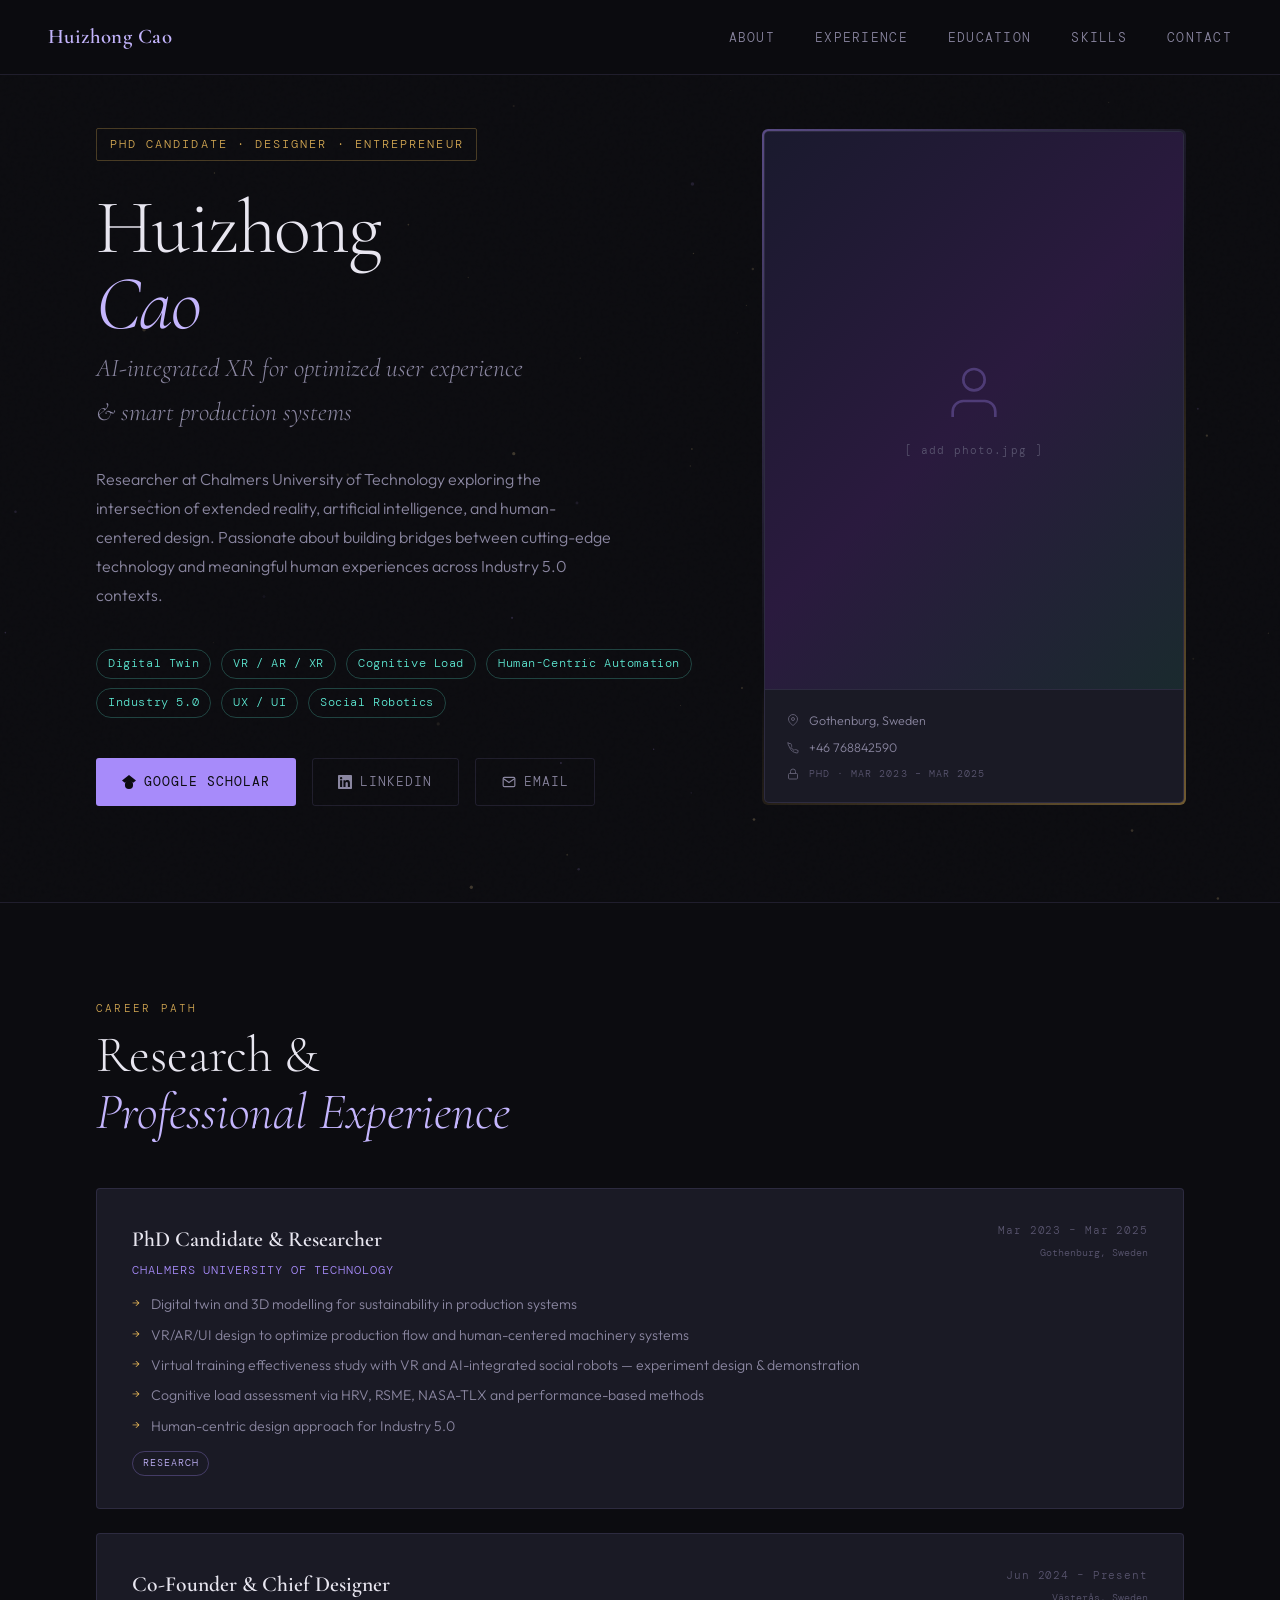
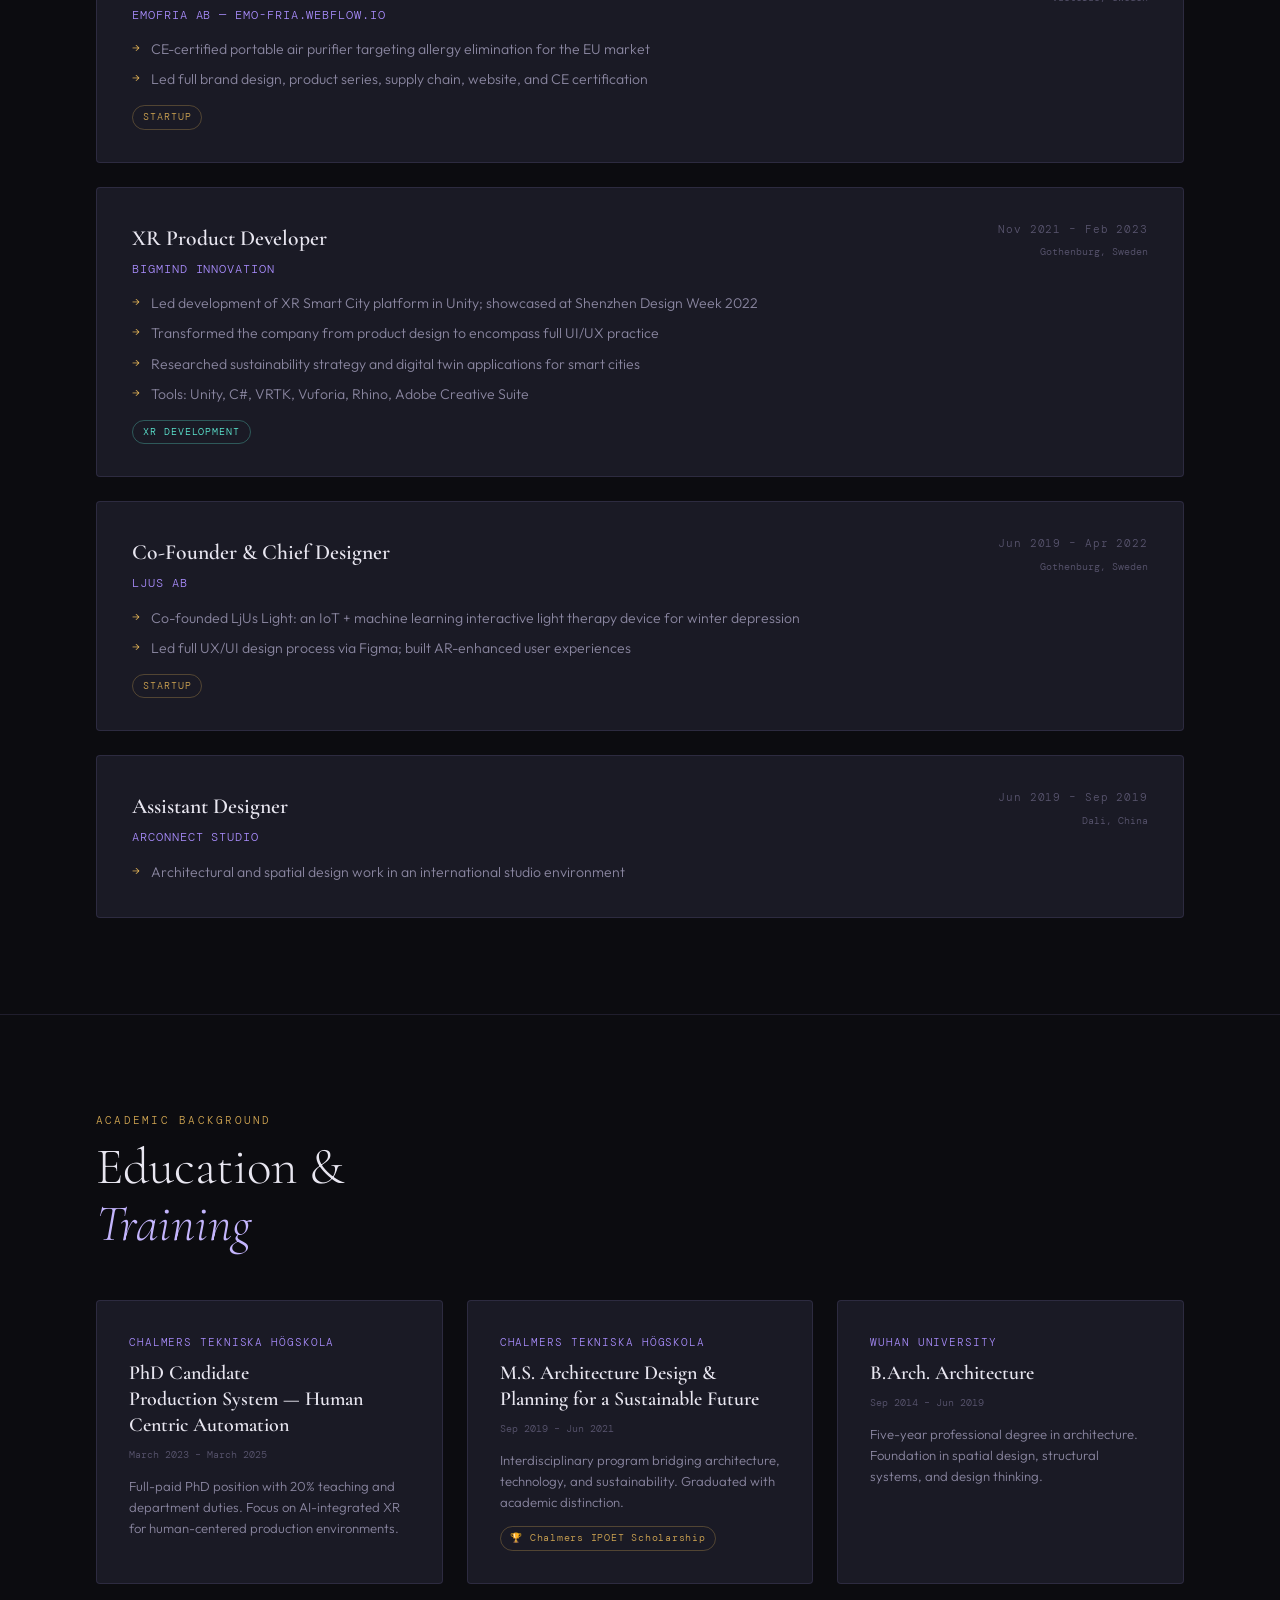
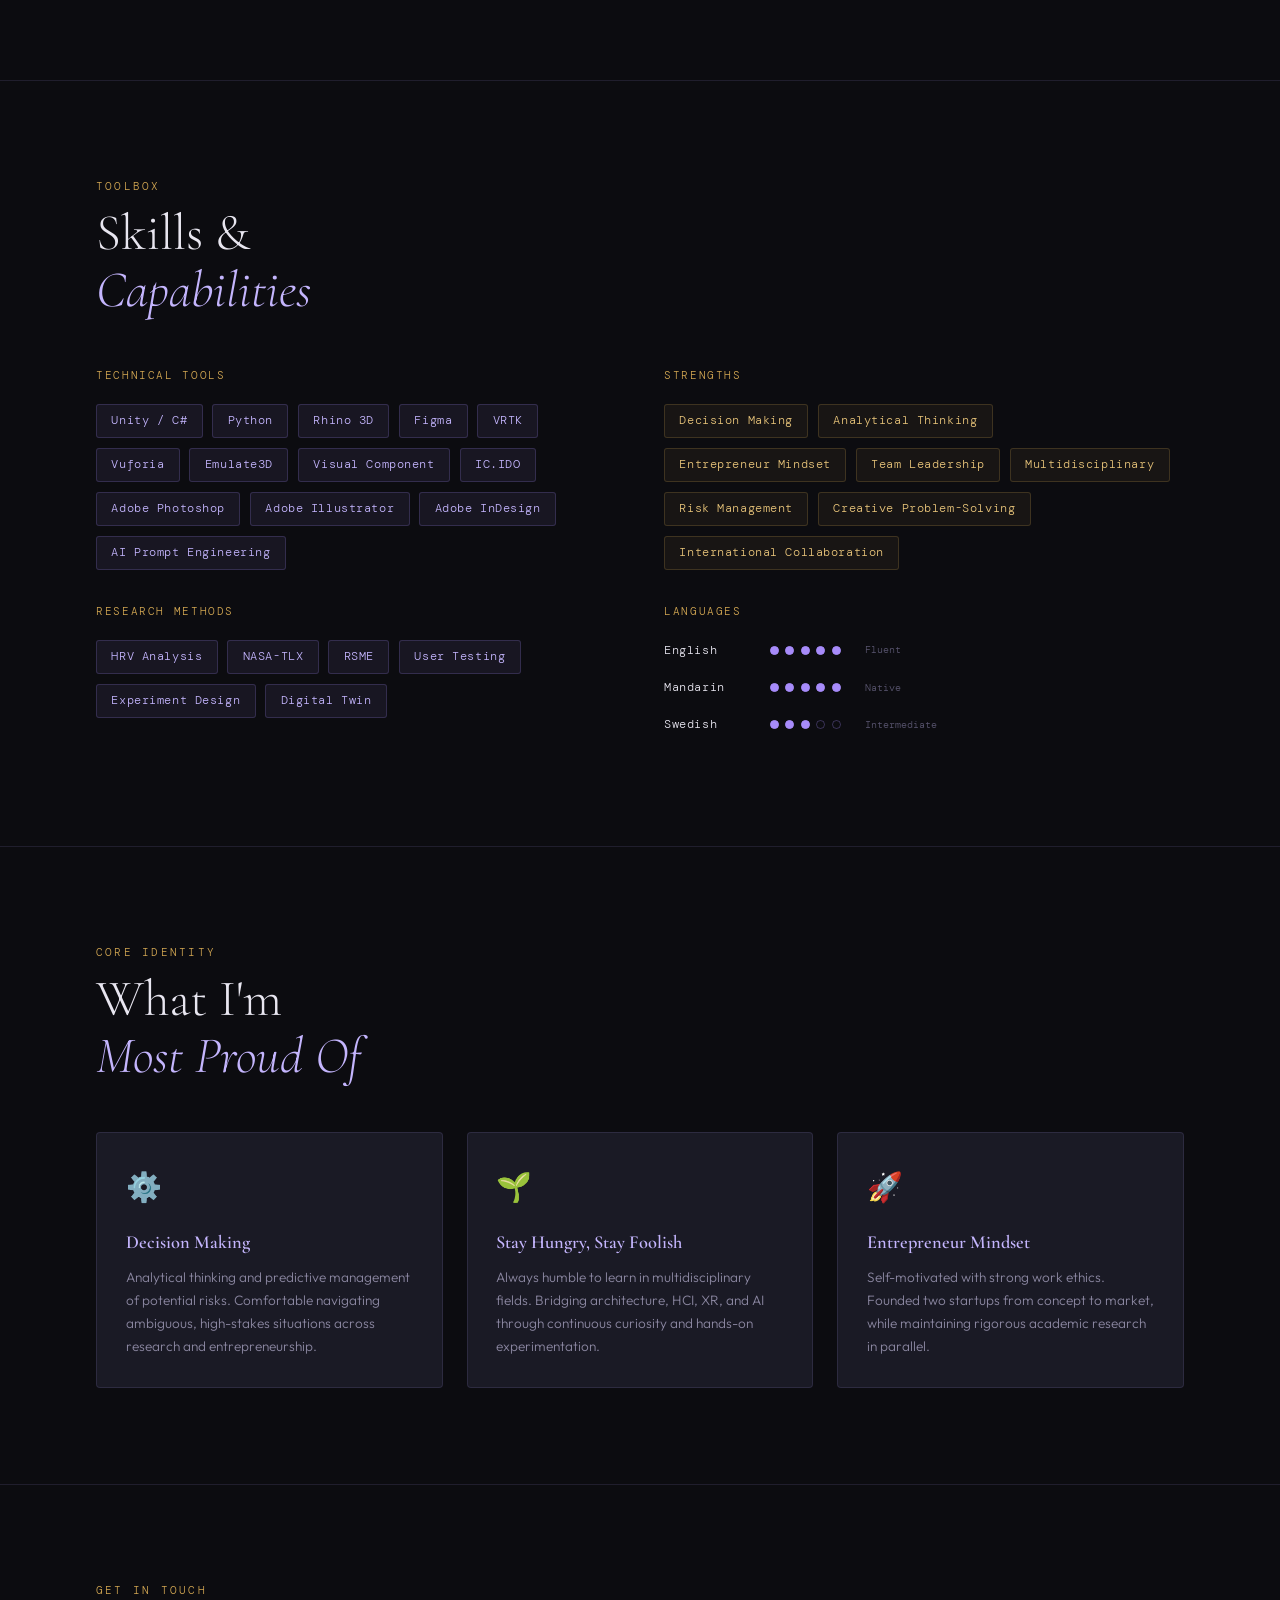
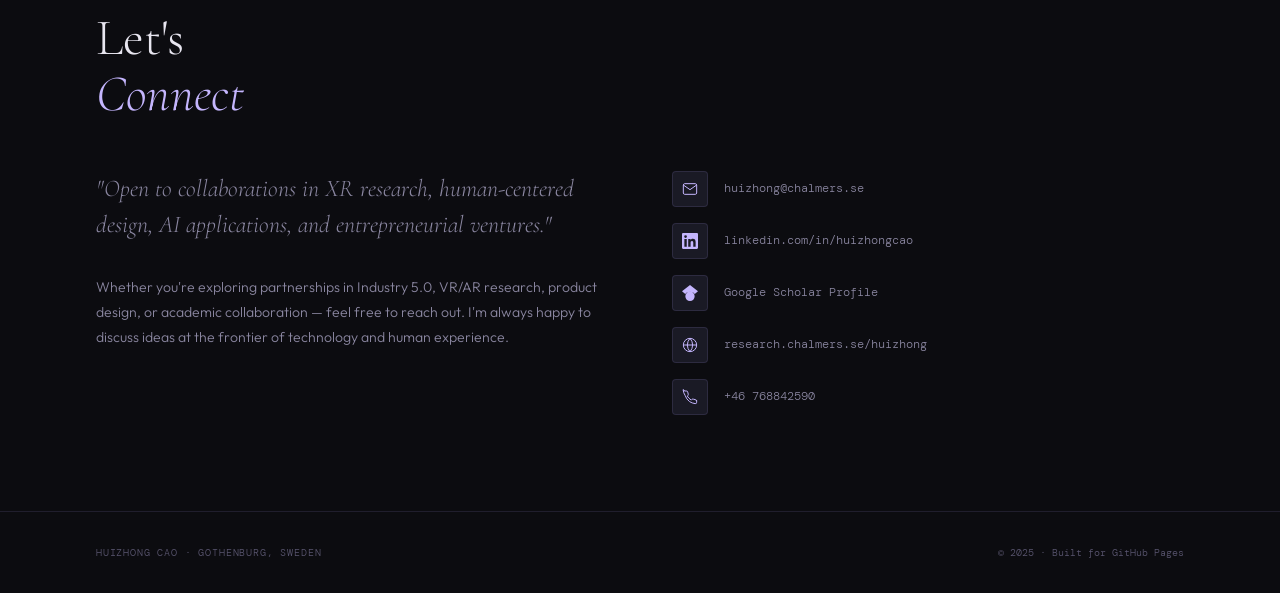
==== index.html @ ce67521e "Add files via upload" ====
<!DOCTYPE html>
<html lang="en">
<head>
  <meta charset="UTF-8" />
  <meta name="viewport" content="width=device-width, initial-scale=1.0"/>
  <title>Huizhong Cao — AI·XR·Design Researcher</title>
  <link rel="preconnect" href="https://fonts.googleapis.com">
  <link rel="preconnect" href="https://fonts.gstatic.com" crossorigin>
  <link href="https://fonts.googleapis.com/css2?family=Cormorant+Garamond:ital,wght@0,300;0,400;0,600;1,300;1,400&family=DM+Mono:wght@300;400&family=Outfit:wght@300;400;500;600&display=swap" rel="stylesheet">
  <style>
    :root {
      --bg: #0c0c10;
      --bg2: #111118;
      --bg3: #16161f;
      --card: #1a1a25;
      --border: rgba(180, 160, 255, 0.12);
      --purple: #a78bfa;
      --purple-light: #c4b5fd;
      --gold: #d4a853;
      --gold-light: #e8c47a;
      --text: #e8e6f0;
      --text-muted: #8a86a0;
      --text-dim: #5a5670;
      --accent-teal: #5eead4;
    }

    *, *::before, *::after { box-sizing: border-box; margin: 0; padding: 0; }

    html { scroll-behavior: smooth; }

    body {
      background: var(--bg);
      color: var(--text);
      font-family: 'Outfit', sans-serif;
      font-weight: 300;
      line-height: 1.7;
      overflow-x: hidden;
    }

    /* ── Canvas background ── */
    #bg-canvas {
      position: fixed;
      inset: 0;
      z-index: 0;
      pointer-events: none;
      opacity: 0.5;
    }

    /* ── Noise overlay ── */
    body::before {
      content: '';
      position: fixed;
      inset: 0;
      background-image: url("data:image/svg+xml,%3Csvg viewBox='0 0 256 256' xmlns='http://www.w3.org/2000/svg'%3E%3Cfilter id='n'%3E%3CfeTurbulence type='fractalNoise' baseFrequency='0.9' numOctaves='4' stitchTiles='stitch'/%3E%3C/filter%3E%3Crect width='100%25' height='100%25' filter='url(%23n)' opacity='0.04'/%3E%3C/svg%3E");
      opacity: 0.4;
      pointer-events: none;
      z-index: 1;
    }

    /* ── Layout ── */
    .site-wrapper {
      position: relative;
      z-index: 2;
    }

    /* ── Nav ── */
    nav {
      position: fixed;
      top: 0; left: 0; right: 0;
      z-index: 100;
      padding: 1.2rem 3rem;
      display: flex;
      align-items: center;
      justify-content: space-between;
      background: rgba(12, 12, 16, 0.85);
      backdrop-filter: blur(20px);
      border-bottom: 1px solid var(--border);
    }

    .nav-logo {
      font-family: 'Cormorant Garamond', serif;
      font-size: 1.3rem;
      font-weight: 600;
      color: var(--purple-light);
      letter-spacing: 0.02em;
    }

    .nav-links {
      display: flex;
      gap: 2.5rem;
      list-style: none;
    }

    .nav-links a {
      color: var(--text-muted);
      text-decoration: none;
      font-size: 0.8rem;
      font-family: 'DM Mono', monospace;
      letter-spacing: 0.1em;
      text-transform: uppercase;
      transition: color 0.3s;
    }

    .nav-links a:hover { color: var(--purple-light); }

    /* ── Hero ── */
    .hero {
      min-height: 100vh;
      display: grid;
      grid-template-columns: 1fr 420px;
      gap: 4rem;
      align-items: center;
      padding: 8rem 6rem 6rem;
      max-width: 1300px;
      margin: 0 auto;
    }

    .hero-text { animation: fadeUp 1s ease both; }

    .hero-tag {
      display: inline-block;
      font-family: 'DM Mono', monospace;
      font-size: 0.72rem;
      letter-spacing: 0.18em;
      text-transform: uppercase;
      color: var(--gold);
      border: 1px solid rgba(212, 168, 83, 0.3);
      padding: 0.35rem 0.8rem;
      border-radius: 2px;
      margin-bottom: 1.8rem;
      animation: fadeUp 1s 0.1s ease both;
    }

    .hero-name {
      font-family: 'Cormorant Garamond', serif;
      font-size: clamp(3.5rem, 6vw, 6rem);
      font-weight: 300;
      line-height: 1.0;
      letter-spacing: -0.02em;
      margin-bottom: 0.2rem;
      animation: fadeUp 1s 0.2s ease both;
    }

    .hero-name em {
      font-style: italic;
      color: var(--purple-light);
    }

    .hero-title {
      font-family: 'Cormorant Garamond', serif;
      font-size: clamp(1.2rem, 2vw, 1.7rem);
      font-weight: 300;
      color: var(--text-muted);
      font-style: italic;
      margin-bottom: 2rem;
      animation: fadeUp 1s 0.3s ease both;
    }

    .hero-desc {
      font-size: 1rem;
      color: var(--text-muted);
      max-width: 520px;
      line-height: 1.8;
      margin-bottom: 2.5rem;
      animation: fadeUp 1s 0.4s ease both;
    }

    .hero-keywords {
      display: flex;
      flex-wrap: wrap;
      gap: 0.6rem;
      margin-bottom: 2.5rem;
      animation: fadeUp 1s 0.5s ease both;
    }

    .kw {
      font-family: 'DM Mono', monospace;
      font-size: 0.72rem;
      color: var(--accent-teal);
      border: 1px solid rgba(94, 234, 212, 0.25);
      padding: 0.25rem 0.7rem;
      border-radius: 20px;
      letter-spacing: 0.05em;
    }

    .hero-links {
      display: flex;
      gap: 1rem;
      animation: fadeUp 1s 0.6s ease both;
    }

    .btn {
      display: inline-flex;
      align-items: center;
      gap: 0.5rem;
      padding: 0.75rem 1.6rem;
      font-size: 0.8rem;
      font-family: 'DM Mono', monospace;
      letter-spacing: 0.08em;
      text-transform: uppercase;
      text-decoration: none;
      border-radius: 3px;
      transition: all 0.3s;
      cursor: pointer;
    }

    .btn-primary {
      background: var(--purple);
      color: #0c0c10;
      font-weight: 400;
    }

    .btn-primary:hover {
      background: var(--purple-light);
      transform: translateY(-2px);
      box-shadow: 0 8px 24px rgba(167, 139, 250, 0.3);
    }

    .btn-outline {
      border: 1px solid var(--border);
      color: var(--text-muted);
    }

    .btn-outline:hover {
      border-color: var(--purple);
      color: var(--purple-light);
      transform: translateY(-2px);
    }

    /* ── Hero Photo Card ── */
    .hero-card {
      animation: fadeUp 1s 0.3s ease both;
      position: relative;
    }

    .hero-card::before {
      content: '';
      position: absolute;
      inset: -2px;
      background: linear-gradient(135deg, var(--purple), transparent 50%, var(--gold));
      border-radius: 6px;
      z-index: -1;
      opacity: 0.5;
    }

    .photo-container {
      background: var(--card);
      border-radius: 5px;
      overflow: hidden;
      border: 1px solid var(--border);
    }

    .photo-placeholder {
      width: 100%;
      aspect-ratio: 3/4;
      background: linear-gradient(135deg, #1a1a2e 0%, #2a1a3e 50%, #1a2a2e 100%);
      display: flex;
      flex-direction: column;
      align-items: center;
      justify-content: center;
      gap: 1rem;
      position: relative;
      overflow: hidden;
    }

    /* Replace this with your actual <img> tag */
    .photo-placeholder img {
      width: 100%;
      height: 100%;
      object-fit: cover;
      object-position: top center;
    }

    .photo-placeholder-text {
      font-family: 'DM Mono', monospace;
      font-size: 0.7rem;
      color: var(--text-dim);
      letter-spacing: 0.1em;
    }

    .photo-info {
      padding: 1.2rem 1.4rem;
      border-top: 1px solid var(--border);
      display: flex;
      flex-direction: column;
      gap: 0.4rem;
    }

    .photo-info-item {
      display: flex;
      align-items: center;
      gap: 0.6rem;
      font-size: 0.78rem;
      color: var(--text-muted);
    }

    .photo-info-item svg { flex-shrink: 0; opacity: 0.6; }

    .info-label {
      font-family: 'DM Mono', monospace;
      font-size: 0.65rem;
      color: var(--text-dim);
      letter-spacing: 0.1em;
      text-transform: uppercase;
    }

    /* ── Section wrapper ── */
    .section {
      max-width: 1300px;
      margin: 0 auto;
      padding: 6rem 6rem;
    }

    .section-label {
      font-family: 'DM Mono', monospace;
      font-size: 0.7rem;
      letter-spacing: 0.2em;
      text-transform: uppercase;
      color: var(--gold);
      margin-bottom: 0.6rem;
    }

    .section-title {
      font-family: 'Cormorant Garamond', serif;
      font-size: clamp(2.2rem, 4vw, 3.2rem);
      font-weight: 300;
      line-height: 1.1;
      margin-bottom: 3rem;
    }

    .section-title em {
      font-style: italic;
      color: var(--purple-light);
    }

    /* ── Divider ── */
    .divider {
      border: none;
      border-top: 1px solid var(--border);
    }

    /* ── Experience ── */
    .exp-grid {
      display: grid;
      gap: 1.5rem;
    }

    .exp-card {
      background: var(--card);
      border: 1px solid var(--border);
      border-radius: 4px;
      padding: 2rem 2.2rem;
      display: grid;
      grid-template-columns: 1fr auto;
      gap: 1rem;
      transition: border-color 0.3s, transform 0.3s;
      position: relative;
      overflow: hidden;
    }

    .exp-card::before {
      content: '';
      position: absolute;
      left: 0; top: 0; bottom: 0;
      width: 3px;
      background: linear-gradient(to bottom, var(--purple), var(--gold));
      opacity: 0;
      transition: opacity 0.3s;
    }

    .exp-card:hover {
      border-color: rgba(167, 139, 250, 0.3);
      transform: translateX(4px);
    }

    .exp-card:hover::before { opacity: 1; }

    .exp-role {
      font-family: 'Cormorant Garamond', serif;
      font-size: 1.35rem;
      font-weight: 600;
      color: var(--text);
      margin-bottom: 0.2rem;
    }

    .exp-org {
      font-family: 'DM Mono', monospace;
      font-size: 0.72rem;
      color: var(--purple);
      letter-spacing: 0.08em;
      margin-bottom: 0.8rem;
      text-transform: uppercase;
    }

    .exp-bullets {
      list-style: none;
      display: flex;
      flex-direction: column;
      gap: 0.4rem;
    }

    .exp-bullets li {
      font-size: 0.88rem;
      color: var(--text-muted);
      padding-left: 1.2rem;
      position: relative;
    }

    .exp-bullets li::before {
      content: '→';
      position: absolute;
      left: 0;
      color: var(--gold);
      font-size: 0.75rem;
    }

    .exp-meta {
      text-align: right;
      flex-shrink: 0;
    }

    .exp-date {
      font-family: 'DM Mono', monospace;
      font-size: 0.68rem;
      color: var(--text-dim);
      letter-spacing: 0.08em;
      white-space: nowrap;
    }

    .exp-loc {
      font-family: 'DM Mono', monospace;
      font-size: 0.65rem;
      color: var(--text-dim);
      margin-top: 0.3rem;
    }

    .exp-tag {
      display: inline-block;
      margin-top: 0.8rem;
      font-family: 'DM Mono', monospace;
      font-size: 0.6rem;
      letter-spacing: 0.1em;
      text-transform: uppercase;
      padding: 0.2rem 0.6rem;
      border-radius: 20px;
      border: 1px solid;
    }

    .tag-phd { color: var(--purple-light); border-color: rgba(167,139,250,0.3); }
    .tag-founder { color: var(--gold); border-color: rgba(212,168,83,0.3); }
    .tag-dev { color: var(--accent-teal); border-color: rgba(94,234,212,0.3); }

    /* ── Education ── */
    .edu-grid {
      display: grid;
      grid-template-columns: repeat(3, 1fr);
      gap: 1.5rem;
    }

    .edu-card {
      background: var(--card);
      border: 1px solid var(--border);
      border-radius: 4px;
      padding: 2rem;
      transition: all 0.3s;
    }

    .edu-card:hover {
      border-color: rgba(167,139,250,0.3);
      transform: translateY(-4px);
      box-shadow: 0 16px 40px rgba(0,0,0,0.3);
    }

    .edu-degree {
      font-family: 'Cormorant Garamond', serif;
      font-size: 1.25rem;
      font-weight: 600;
      line-height: 1.3;
      margin-bottom: 0.5rem;
    }

    .edu-school {
      font-family: 'DM Mono', monospace;
      font-size: 0.7rem;
      color: var(--purple);
      letter-spacing: 0.08em;
      text-transform: uppercase;
      margin-bottom: 0.5rem;
    }

    .edu-date {
      font-family: 'DM Mono', monospace;
      font-size: 0.65rem;
      color: var(--text-dim);
      margin-bottom: 0.8rem;
    }

    .edu-note {
      font-size: 0.82rem;
      color: var(--text-muted);
      line-height: 1.6;
    }

    .edu-award {
      display: inline-block;
      margin-top: 0.8rem;
      font-family: 'DM Mono', monospace;
      font-size: 0.6rem;
      color: var(--gold);
      border: 1px solid rgba(212,168,83,0.3);
      padding: 0.2rem 0.6rem;
      border-radius: 20px;
      letter-spacing: 0.08em;
    }

    /* ── Skills ── */
    .skills-wrapper {
      display: grid;
      grid-template-columns: 1fr 1fr;
      gap: 3rem;
    }

    .skills-group-title {
      font-family: 'DM Mono', monospace;
      font-size: 0.68rem;
      letter-spacing: 0.15em;
      text-transform: uppercase;
      color: var(--gold);
      margin-bottom: 1.2rem;
    }

    .skill-chips {
      display: flex;
      flex-wrap: wrap;
      gap: 0.6rem;
      margin-bottom: 2rem;
    }

    .chip {
      font-family: 'DM Mono', monospace;
      font-size: 0.72rem;
      padding: 0.4rem 0.9rem;
      border-radius: 3px;
      letter-spacing: 0.05em;
      transition: all 0.2s;
    }

    .chip-tech {
      background: rgba(167,139,250,0.08);
      border: 1px solid rgba(167,139,250,0.2);
      color: var(--purple-light);
    }

    .chip-tech:hover {
      background: rgba(167,139,250,0.15);
      transform: translateY(-2px);
    }

    .chip-soft {
      background: rgba(212,168,83,0.06);
      border: 1px solid rgba(212,168,83,0.2);
      color: var(--gold-light);
    }

    /* ── Languages ── */
    .lang-list {
      display: flex;
      flex-direction: column;
      gap: 1rem;
    }

    .lang-item {
      display: flex;
      align-items: center;
      gap: 1rem;
    }

    .lang-name {
      font-family: 'DM Mono', monospace;
      font-size: 0.78rem;
      color: var(--text);
      width: 90px;
      letter-spacing: 0.05em;
    }

    .lang-dots {
      display: flex;
      gap: 0.4rem;
    }

    .dot {
      width: 9px;
      height: 9px;
      border-radius: 50%;
      border: 1px solid rgba(167,139,250,0.3);
    }

    .dot.filled { background: var(--purple); border-color: var(--purple); }

    /* ── Proud of ── */
    .proud-grid {
      display: grid;
      grid-template-columns: repeat(3, 1fr);
      gap: 1.5rem;
    }

    .proud-card {
      background: var(--card);
      border: 1px solid var(--border);
      border-radius: 4px;
      padding: 1.8rem;
      transition: all 0.3s;
    }

    .proud-card:hover {
      border-color: rgba(167,139,250,0.3);
      transform: translateY(-4px);
      box-shadow: 0 12px 32px rgba(0,0,0,0.3);
    }

    .proud-icon {
      font-size: 1.8rem;
      margin-bottom: 1rem;
    }

    .proud-title {
      font-family: 'Cormorant Garamond', serif;
      font-size: 1.15rem;
      font-weight: 600;
      color: var(--purple-light);
      margin-bottom: 0.5rem;
    }

    .proud-desc {
      font-size: 0.85rem;
      color: var(--text-muted);
      line-height: 1.7;
    }

    /* ── Contact ── */
    .contact-wrapper {
      display: grid;
      grid-template-columns: 1fr 1fr;
      gap: 4rem;
      align-items: start;
    }

    .contact-intro {
      font-family: 'Cormorant Garamond', serif;
      font-size: 1.5rem;
      font-style: italic;
      color: var(--text-muted);
      line-height: 1.5;
      margin-bottom: 2rem;
    }

    .contact-list {
      display: flex;
      flex-direction: column;
      gap: 1rem;
    }

    .contact-item {
      display: flex;
      align-items: center;
      gap: 1rem;
      font-family: 'DM Mono', monospace;
      font-size: 0.78rem;
      color: var(--text-muted);
      text-decoration: none;
      transition: color 0.3s;
    }

    .contact-item:hover { color: var(--purple-light); }

    .contact-icon {
      width: 36px;
      height: 36px;
      border-radius: 4px;
      background: var(--card);
      border: 1px solid var(--border);
      display: flex;
      align-items: center;
      justify-content: center;
      flex-shrink: 0;
      transition: all 0.3s;
    }

    .contact-item:hover .contact-icon {
      border-color: var(--purple);
      background: rgba(167,139,250,0.1);
    }

    /* ── Footer ── */
    footer {
      border-top: 1px solid var(--border);
      padding: 2rem 6rem;
      max-width: 1300px;
      margin: 0 auto;
      display: flex;
      justify-content: space-between;
      align-items: center;
    }

    .footer-text {
      font-family: 'DM Mono', monospace;
      font-size: 0.65rem;
      color: var(--text-dim);
      letter-spacing: 0.08em;
    }

    .footer-copy {
      font-family: 'DM Mono', monospace;
      font-size: 0.65rem;
      color: var(--text-dim);
    }

    /* ── Animations ── */
    @keyframes fadeUp {
      from { opacity: 0; transform: translateY(20px); }
      to   { opacity: 1; transform: translateY(0); }
    }

    .reveal {
      opacity: 0;
      transform: translateY(24px);
      transition: opacity 0.7s ease, transform 0.7s ease;
    }

    .reveal.visible {
      opacity: 1;
      transform: translateY(0);
    }

    /* ── Responsive ── */
    @media (max-width: 1024px) {
      .hero { grid-template-columns: 1fr; padding: 7rem 3rem 4rem; }
      .hero-card { display: none; }
      .section { padding: 4rem 3rem; }
      .edu-grid { grid-template-columns: 1fr 1fr; }
      .proud-grid { grid-template-columns: 1fr; }
      footer { padding: 2rem 3rem; }
      nav { padding: 1rem 2rem; }
    }

    @media (max-width: 640px) {
      .edu-grid { grid-template-columns: 1fr; }
      .skills-wrapper { grid-template-columns: 1fr; }
      .contact-wrapper { grid-template-columns: 1fr; }
      .nav-links { display: none; }
      .exp-card { grid-template-columns: 1fr; }
    }

    /* ── Scroll progress ── */
    .progress-bar {
      position: fixed;
      top: 0; left: 0;
      height: 2px;
      background: linear-gradient(90deg, var(--purple), var(--gold));
      z-index: 200;
      transition: width 0.1s;
    }
  </style>
</head>
<body>

<div class="progress-bar" id="progress"></div>
<canvas id="bg-canvas"></canvas>

<div class="site-wrapper">

  <!-- ── Nav ── -->
  <nav>
    <span class="nav-logo">Huizhong Cao</span>
    <ul class="nav-links">
      <li><a href="#about">About</a></li>
      <li><a href="#experience">Experience</a></li>
      <li><a href="#education">Education</a></li>
      <li><a href="#skills">Skills</a></li>
      <li><a href="#contact">Contact</a></li>
    </ul>
  </nav>

  <!-- ── Hero ── -->
  <section class="hero" id="about">
    <div class="hero-text">
      <span class="hero-tag">PhD Candidate · Designer · Entrepreneur</span>
      <h1 class="hero-name">Huizhong<br><em>Cao</em></h1>
      <p class="hero-title">AI-integrated XR for optimized user experience<br>& smart production systems</p>
      <p class="hero-desc">
        Researcher at Chalmers University of Technology exploring the intersection of 
        extended reality, artificial intelligence, and human-centered design. 
        Passionate about building bridges between cutting-edge technology and 
        meaningful human experiences across Industry 5.0 contexts.
      </p>
      <div class="hero-keywords">
        <span class="kw">Digital Twin</span>
        <span class="kw">VR / AR / XR</span>
        <span class="kw">Cognitive Load</span>
        <span class="kw">Human-Centric Automation</span>
        <span class="kw">Industry 5.0</span>
        <span class="kw">UX / UI</span>
        <span class="kw">Social Robotics</span>
      </div>
      <div class="hero-links">
        <a href="https://scholar.google.com/citations?user=7JIwY8oAAAAJ&hl=en" target="_blank" class="btn btn-primary">
          <svg width="14" height="14" viewBox="0 0 24 24" fill="currentColor"><path d="M12 24a7 7 0 1 1 0-14 7 7 0 0 1 0 14zm0-24L0 9.5l4.838 3.94A8 8 0 0 1 12 10a8 8 0 0 1 7.162 3.44L24 9.5z"/></svg>
          Google Scholar
        </a>
        <a href="https://www.linkedin.com/in/huizhongcao/" target="_blank" class="btn btn-outline">
          <svg width="14" height="14" viewBox="0 0 24 24" fill="currentColor"><path d="M20.447 20.452h-3.554v-5.569c0-1.328-.027-3.037-1.852-3.037-1.853 0-2.136 1.445-2.136 2.939v5.667H9.351V9h3.414v1.561h.046c.477-.9 1.637-1.85 3.37-1.85 3.601 0 4.267 2.37 4.267 5.455v6.286zM5.337 7.433a2.062 2.062 0 0 1-2.063-2.065 2.064 2.064 0 1 1 2.063 2.065zm1.782 13.019H3.555V9h3.564v11.452zM22.225 0H1.771C.792 0 0 .774 0 1.729v20.542C0 23.227.792 24 1.771 24h20.451C23.2 24 24 23.227 24 22.271V1.729C24 .774 23.2 0 22.222 0h.003z"/></svg>
          LinkedIn
        </a>
        <a href="mailto:huizhong@chalmers.se" class="btn btn-outline">
          <svg width="14" height="14" viewBox="0 0 24 24" fill="none" stroke="currentColor" stroke-width="2"><path d="M4 4h16c1.1 0 2 .9 2 2v12c0 1.1-.9 2-2 2H4c-1.1 0-2-.9-2-2V6c0-1.1.9-2 2-2z"/><polyline points="22,6 12,13 2,6"/></svg>
          Email
        </a>
      </div>
    </div>

    <!-- Photo card — replace the placeholder with your actual photo -->
    <div class="hero-card">
      <div class="photo-container">
        <div class="photo-placeholder">
          <!--
            TO ADD YOUR PHOTO:
            Replace this entire <div class="photo-placeholder"> block with:
            <img src="photo.jpg" alt="Huizhong Cao" style="width:100%;height:100%;object-fit:cover;object-position:top center;">
          -->
          <svg width="64" height="64" viewBox="0 0 24 24" fill="none" stroke="rgba(167,139,250,0.3)" stroke-width="1">
            <path d="M20 21v-2a4 4 0 0 0-4-4H8a4 4 0 0 0-4 4v2"/><circle cx="12" cy="7" r="4"/>
          </svg>
          <span class="photo-placeholder-text">[ add photo.jpg ]</span>
        </div>
        <div class="photo-info">
          <div class="photo-info-item">
            <svg width="12" height="12" viewBox="0 0 24 24" fill="none" stroke="currentColor" stroke-width="2"><path d="M21 10c0 7-9 13-9 13s-9-6-9-13a9 9 0 0 1 18 0z"/><circle cx="12" cy="10" r="3"/></svg>
            <span>Gothenburg, Sweden</span>
          </div>
          <div class="photo-info-item">
            <svg width="12" height="12" viewBox="0 0 24 24" fill="none" stroke="currentColor" stroke-width="2"><path d="M22 16.92v3a2 2 0 0 1-2.18 2 19.79 19.79 0 0 1-8.63-3.07A19.5 19.5 0 0 1 4.69 9.74a19.79 19.79 0 0 1-3.07-8.67A2 2 0 0 1 3.59 3h3a2 2 0 0 1 2 1.72c.127.96.361 1.903.7 2.81a2 2 0 0 1-.45 2.11L7.91 10.6a16 16 0 0 0 6 6l.93-.93a2 2 0 0 1 2.11-.45c.907.339 1.85.573 2.81.7A2 2 0 0 1 21.73 18"/></svg>
            <span>+46 768842590</span>
          </div>
          <div class="photo-info-item">
            <svg width="12" height="12" viewBox="0 0 24 24" fill="none" stroke="currentColor" stroke-width="2"><rect x="3" y="11" width="18" height="11" rx="2" ry="2"/><path d="M7 11V7a5 5 0 0 1 10 0v4"/></svg>
            <span class="info-label">PhD · Mar 2023 – Mar 2025</span>
          </div>
        </div>
      </div>
    </div>
  </section>

  <hr class="divider" style="max-width:1300px; margin: 0 auto 0 auto; padding: 0 6rem;">

  <!-- ── Experience ── -->
  <section class="section reveal" id="experience">
    <p class="section-label">Career Path</p>
    <h2 class="section-title">Research &<br><em>Professional Experience</em></h2>

    <div class="exp-grid">

      <div class="exp-card">
        <div>
          <div class="exp-role">PhD Candidate & Researcher</div>
          <div class="exp-org">Chalmers University of Technology</div>
          <ul class="exp-bullets">
            <li>Digital twin and 3D modelling for sustainability in production systems</li>
            <li>VR/AR/UI design to optimize production flow and human-centered machinery systems</li>
            <li>Virtual training effectiveness study with VR and AI-integrated social robots — experiment design & demonstration</li>
            <li>Cognitive load assessment via HRV, RSME, NASA-TLX and performance-based methods</li>
            <li>Human-centric design approach for Industry 5.0</li>
          </ul>
          <span class="exp-tag tag-phd">Research</span>
        </div>
        <div class="exp-meta">
          <div class="exp-date">Mar 2023 – Mar 2025</div>
          <div class="exp-loc">Gothenburg, Sweden</div>
        </div>
      </div>

      <div class="exp-card">
        <div>
          <div class="exp-role">Co-Founder & Chief Designer</div>
          <div class="exp-org">Emofria AB — emo-fria.webflow.io</div>
          <ul class="exp-bullets">
            <li>CE-certified portable air purifier targeting allergy elimination for the EU market</li>
            <li>Led full brand design, product series, supply chain, website, and CE certification</li>
          </ul>
          <span class="exp-tag tag-founder">Startup</span>
        </div>
        <div class="exp-meta">
          <div class="exp-date">Jun 2024 – Present</div>
          <div class="exp-loc">Västerås, Sweden</div>
        </div>
      </div>

      <div class="exp-card">
        <div>
          <div class="exp-role">XR Product Developer</div>
          <div class="exp-org">BIGmind Innovation</div>
          <ul class="exp-bullets">
            <li>Led development of XR Smart City platform in Unity; showcased at Shenzhen Design Week 2022</li>
            <li>Transformed the company from product design to encompass full UI/UX practice</li>
            <li>Researched sustainability strategy and digital twin applications for smart cities</li>
            <li>Tools: Unity, C#, VRTK, Vuforia, Rhino, Adobe Creative Suite</li>
          </ul>
          <span class="exp-tag tag-dev">XR Development</span>
        </div>
        <div class="exp-meta">
          <div class="exp-date">Nov 2021 – Feb 2023</div>
          <div class="exp-loc">Gothenburg, Sweden</div>
        </div>
      </div>

      <div class="exp-card">
        <div>
          <div class="exp-role">Co-Founder & Chief Designer</div>
          <div class="exp-org">LjUs AB</div>
          <ul class="exp-bullets">
            <li>Co-founded LjUs Light: an IoT + machine learning interactive light therapy device for winter depression</li>
            <li>Led full UX/UI design process via Figma; built AR-enhanced user experiences</li>
          </ul>
          <span class="exp-tag tag-founder">Startup</span>
        </div>
        <div class="exp-meta">
          <div class="exp-date">Jun 2019 – Apr 2022</div>
          <div class="exp-loc">Gothenburg, Sweden</div>
        </div>
      </div>

      <div class="exp-card">
        <div>
          <div class="exp-role">Assistant Designer</div>
          <div class="exp-org">ArConnect Studio</div>
          <ul class="exp-bullets">
            <li>Architectural and spatial design work in an international studio environment</li>
          </ul>
        </div>
        <div class="exp-meta">
          <div class="exp-date">Jun 2019 – Sep 2019</div>
          <div class="exp-loc">Dali, China</div>
        </div>
      </div>

    </div>
  </section>

  <hr class="divider" style="max-width:1300px; margin: 0 auto;">

  <!-- ── Education ── -->
  <section class="section reveal" id="education">
    <p class="section-label">Academic Background</p>
    <h2 class="section-title">Education &<br><em>Training</em></h2>

    <div class="edu-grid">
      <div class="edu-card">
        <div class="edu-school">Chalmers Tekniska Högskola</div>
        <div class="edu-degree">PhD Candidate<br>Production System — Human Centric Automation</div>
        <div class="edu-date">March 2023 – March 2025</div>
        <p class="edu-note">Full-paid PhD position with 20% teaching and department duties. Focus on AI-integrated XR for human-centered production environments.</p>
      </div>
      <div class="edu-card">
        <div class="edu-school">Chalmers Tekniska Högskola</div>
        <div class="edu-degree">M.S. Architecture Design & Planning for a Sustainable Future</div>
        <div class="edu-date">Sep 2019 – Jun 2021</div>
        <p class="edu-note">Interdisciplinary program bridging architecture, technology, and sustainability. Graduated with academic distinction.</p>
        <span class="edu-award">🏆 Chalmers IPOET Scholarship</span>
      </div>
      <div class="edu-card">
        <div class="edu-school">Wuhan University</div>
        <div class="edu-degree">B.Arch. Architecture</div>
        <div class="edu-date">Sep 2014 – Jun 2019</div>
        <p class="edu-note">Five-year professional degree in architecture. Foundation in spatial design, structural systems, and design thinking.</p>
      </div>
    </div>
  </section>

  <hr class="divider" style="max-width:1300px; margin: 0 auto;">

  <!-- ── Skills ── -->
  <section class="section reveal" id="skills">
    <p class="section-label">Toolbox</p>
    <h2 class="section-title">Skills &<br><em>Capabilities</em></h2>

    <div class="skills-wrapper">
      <div>
        <div class="skills-group-title">Technical Tools</div>
        <div class="skill-chips">
          <span class="chip chip-tech">Unity / C#</span>
          <span class="chip chip-tech">Python</span>
          <span class="chip chip-tech">Rhino 3D</span>
          <span class="chip chip-tech">Figma</span>
          <span class="chip chip-tech">VRTK</span>
          <span class="chip chip-tech">Vuforia</span>
          <span class="chip chip-tech">Emulate3D</span>
          <span class="chip chip-tech">Visual Component</span>
          <span class="chip chip-tech">IC.IDO</span>
          <span class="chip chip-tech">Adobe Photoshop</span>
          <span class="chip chip-tech">Adobe Illustrator</span>
          <span class="chip chip-tech">Adobe InDesign</span>
          <span class="chip chip-tech">AI Prompt Engineering</span>
        </div>

        <div class="skills-group-title">Research Methods</div>
        <div class="skill-chips">
          <span class="chip chip-tech">HRV Analysis</span>
          <span class="chip chip-tech">NASA-TLX</span>
          <span class="chip chip-tech">RSME</span>
          <span class="chip chip-tech">User Testing</span>
          <span class="chip chip-tech">Experiment Design</span>
          <span class="chip chip-tech">Digital Twin</span>
        </div>
      </div>

      <div>
        <div class="skills-group-title">Strengths</div>
        <div class="skill-chips">
          <span class="chip chip-soft">Decision Making</span>
          <span class="chip chip-soft">Analytical Thinking</span>
          <span class="chip chip-soft">Entrepreneur Mindset</span>
          <span class="chip chip-soft">Team Leadership</span>
          <span class="chip chip-soft">Multidisciplinary</span>
          <span class="chip chip-soft">Risk Management</span>
          <span class="chip chip-soft">Creative Problem-Solving</span>
          <span class="chip chip-soft">International Collaboration</span>
        </div>

        <div class="skills-group-title">Languages</div>
        <div class="lang-list">
          <div class="lang-item">
            <span class="lang-name">English</span>
            <div class="lang-dots">
              <div class="dot filled"></div><div class="dot filled"></div>
              <div class="dot filled"></div><div class="dot filled"></div><div class="dot filled"></div>
            </div>
            <span style="font-family:'DM Mono',monospace;font-size:0.65rem;color:var(--text-dim);margin-left:0.5rem;">Fluent</span>
          </div>
          <div class="lang-item">
            <span class="lang-name">Mandarin</span>
            <div class="lang-dots">
              <div class="dot filled"></div><div class="dot filled"></div>
              <div class="dot filled"></div><div class="dot filled"></div><div class="dot filled"></div>
            </div>
            <span style="font-family:'DM Mono',monospace;font-size:0.65rem;color:var(--text-dim);margin-left:0.5rem;">Native</span>
          </div>
          <div class="lang-item">
            <span class="lang-name">Swedish</span>
            <div class="lang-dots">
              <div class="dot filled"></div><div class="dot filled"></div>
              <div class="dot filled"></div><div class="dot"></div><div class="dot"></div>
            </div>
            <span style="font-family:'DM Mono',monospace;font-size:0.65rem;color:var(--text-dim);margin-left:0.5rem;">Intermediate</span>
          </div>
        </div>
      </div>
    </div>
  </section>

  <hr class="divider" style="max-width:1300px; margin: 0 auto;">

  <!-- ── Proud of ── -->
  <section class="section reveal">
    <p class="section-label">Core Identity</p>
    <h2 class="section-title">What I'm<br><em>Most Proud Of</em></h2>
    <div class="proud-grid">
      <div class="proud-card">
        <div class="proud-icon">⚙️</div>
        <div class="proud-title">Decision Making</div>
        <p class="proud-desc">Analytical thinking and predictive management of potential risks. Comfortable navigating ambiguous, high-stakes situations across research and entrepreneurship.</p>
      </div>
      <div class="proud-card">
        <div class="proud-icon">🌱</div>
        <div class="proud-title">Stay Hungry, Stay Foolish</div>
        <p class="proud-desc">Always humble to learn in multidisciplinary fields. Bridging architecture, HCI, XR, and AI through continuous curiosity and hands-on experimentation.</p>
      </div>
      <div class="proud-card">
        <div class="proud-icon">🚀</div>
        <div class="proud-title">Entrepreneur Mindset</div>
        <p class="proud-desc">Self-motivated with strong work ethics. Founded two startups from concept to market, while maintaining rigorous academic research in parallel.</p>
      </div>
    </div>
  </section>

  <hr class="divider" style="max-width:1300px; margin: 0 auto;">

  <!-- ── Contact ── -->
  <section class="section reveal" id="contact">
    <p class="section-label">Get in Touch</p>
    <h2 class="section-title">Let's<br><em>Connect</em></h2>
    <div class="contact-wrapper">
      <div>
        <p class="contact-intro">
          "Open to collaborations in XR research, human-centered design, AI applications, and entrepreneurial ventures."
        </p>
        <p style="font-size:0.88rem; color:var(--text-muted); line-height:1.8;">
          Whether you're exploring partnerships in Industry 5.0, VR/AR research, product design, or academic collaboration — feel free to reach out. I'm always happy to discuss ideas at the frontier of technology and human experience.
        </p>
      </div>
      <div class="contact-list">
        <a href="mailto:huizhong@chalmers.se" class="contact-item">
          <div class="contact-icon">
            <svg width="16" height="16" viewBox="0 0 24 24" fill="none" stroke="var(--purple-light)" stroke-width="1.5"><path d="M4 4h16c1.1 0 2 .9 2 2v12c0 1.1-.9 2-2 2H4c-1.1 0-2-.9-2-2V6c0-1.1.9-2 2-2z"/><polyline points="22,6 12,13 2,6"/></svg>
          </div>
          huizhong@chalmers.se
        </a>
        <a href="https://www.linkedin.com/in/huizhongcao/" target="_blank" class="contact-item">
          <div class="contact-icon">
            <svg width="16" height="16" viewBox="0 0 24 24" fill="var(--purple-light)"><path d="M20.447 20.452h-3.554v-5.569c0-1.328-.027-3.037-1.852-3.037-1.853 0-2.136 1.445-2.136 2.939v5.667H9.351V9h3.414v1.561h.046c.477-.9 1.637-1.85 3.37-1.85 3.601 0 4.267 2.37 4.267 5.455v6.286zM5.337 7.433a2.062 2.062 0 0 1-2.063-2.065 2.064 2.064 0 1 1 2.063 2.065zm1.782 13.019H3.555V9h3.564v11.452zM22.225 0H1.771C.792 0 0 .774 0 1.729v20.542C0 23.227.792 24 1.771 24h20.451C23.2 24 24 23.227 24 22.271V1.729C24 .774 23.2 0 22.222 0h.003z"/></svg>
          </div>
          linkedin.com/in/huizhongcao
        </a>
        <a href="https://scholar.google.com/citations?user=7JIwY8oAAAAJ&hl=en" target="_blank" class="contact-item">
          <div class="contact-icon">
            <svg width="16" height="16" viewBox="0 0 24 24" fill="var(--purple-light)"><path d="M12 24a7 7 0 1 1 0-14 7 7 0 0 1 0 14zm0-24L0 9.5l4.838 3.94A8 8 0 0 1 12 10a8 8 0 0 1 7.162 3.44L24 9.5z"/></svg>
          </div>
          Google Scholar Profile
        </a>
        <a href="https://research.chalmers.se/en/person/huizhong" target="_blank" class="contact-item">
          <div class="contact-icon">
            <svg width="16" height="16" viewBox="0 0 24 24" fill="none" stroke="var(--purple-light)" stroke-width="1.5"><circle cx="12" cy="12" r="10"/><line x1="2" y1="12" x2="22" y2="12"/><path d="M12 2a15.3 15.3 0 0 1 4 10 15.3 15.3 0 0 1-4 10 15.3 15.3 0 0 1-4-10 15.3 15.3 0 0 1 4-10z"/></svg>
          </div>
          research.chalmers.se/huizhong
        </a>
        <div class="contact-item">
          <div class="contact-icon">
            <svg width="16" height="16" viewBox="0 0 24 24" fill="none" stroke="var(--purple-light)" stroke-width="1.5"><path d="M22 16.92v3a2 2 0 0 1-2.18 2 19.79 19.79 0 0 1-8.63-3.07A19.5 19.5 0 0 1 4.69 9.74a19.79 19.79 0 0 1-3.07-8.67A2 2 0 0 1 3.59 3h3a2 2 0 0 1 2 1.72c.127.96.361 1.903.7 2.81a2 2 0 0 1-.45 2.11L7.91 10.6a16 16 0 0 0 6 6l.93-.93a2 2 0 0 1 2.11-.45c.907.339 1.85.573 2.81.7A2 2 0 0 1 21.73 18"/></svg>
          </div>
          +46 768842590
        </div>
      </div>
    </div>
  </section>

  <!-- ── Footer ── -->
  <footer>
    <span class="footer-text">HUIZHONG CAO · GOTHENBURG, SWEDEN</span>
    <span class="footer-copy">© 2025 · Built for GitHub Pages</span>
  </footer>

</div><!-- /site-wrapper -->

<script>
  // ── Canvas particle field ──
  const canvas = document.getElementById('bg-canvas');
  const ctx = canvas.getContext('2d');
  let W, H, particles = [];

  function resize() {
    W = canvas.width = window.innerWidth;
    H = canvas.height = window.innerHeight;
  }

  function initParticles() {
    particles = [];
    const count = Math.floor((W * H) / 18000);
    for (let i = 0; i < count; i++) {
      particles.push({
        x: Math.random() * W,
        y: Math.random() * H,
        r: Math.random() * 1.5 + 0.3,
        vx: (Math.random() - 0.5) * 0.25,
        vy: (Math.random() - 0.5) * 0.25,
        alpha: Math.random() * 0.4 + 0.1,
        hue: Math.random() > 0.6 ? 260 : 40
      });
    }
  }

  function drawParticles() {
    ctx.clearRect(0, 0, W, H);
    particles.forEach(p => {
      ctx.beginPath();
      ctx.arc(p.x, p.y, p.r, 0, Math.PI * 2);
      ctx.fillStyle = `hsla(${p.hue}, 70%, 75%, ${p.alpha})`;
      ctx.fill();
      p.x += p.vx; p.y += p.vy;
      if (p.x < 0) p.x = W; if (p.x > W) p.x = 0;
      if (p.y < 0) p.y = H; if (p.y > H) p.y = 0;
    });
    requestAnimationFrame(drawParticles);
  }

  resize(); initParticles(); drawParticles();
  window.addEventListener('resize', () => { resize(); initParticles(); });

  // ── Scroll progress ──
  const bar = document.getElementById('progress');
  window.addEventListener('scroll', () => {
    const pct = window.scrollY / (document.body.scrollHeight - window.innerHeight) * 100;
    bar.style.width = pct + '%';
  });

  // ── Reveal on scroll ──
  const reveals = document.querySelectorAll('.reveal');
  const io = new IntersectionObserver(entries => {
    entries.forEach(e => { if (e.isIntersecting) e.target.classList.add('visible'); });
  }, { threshold: 0.1 });
  reveals.forEach(el => io.observe(el));
</script>
</body>
</html>
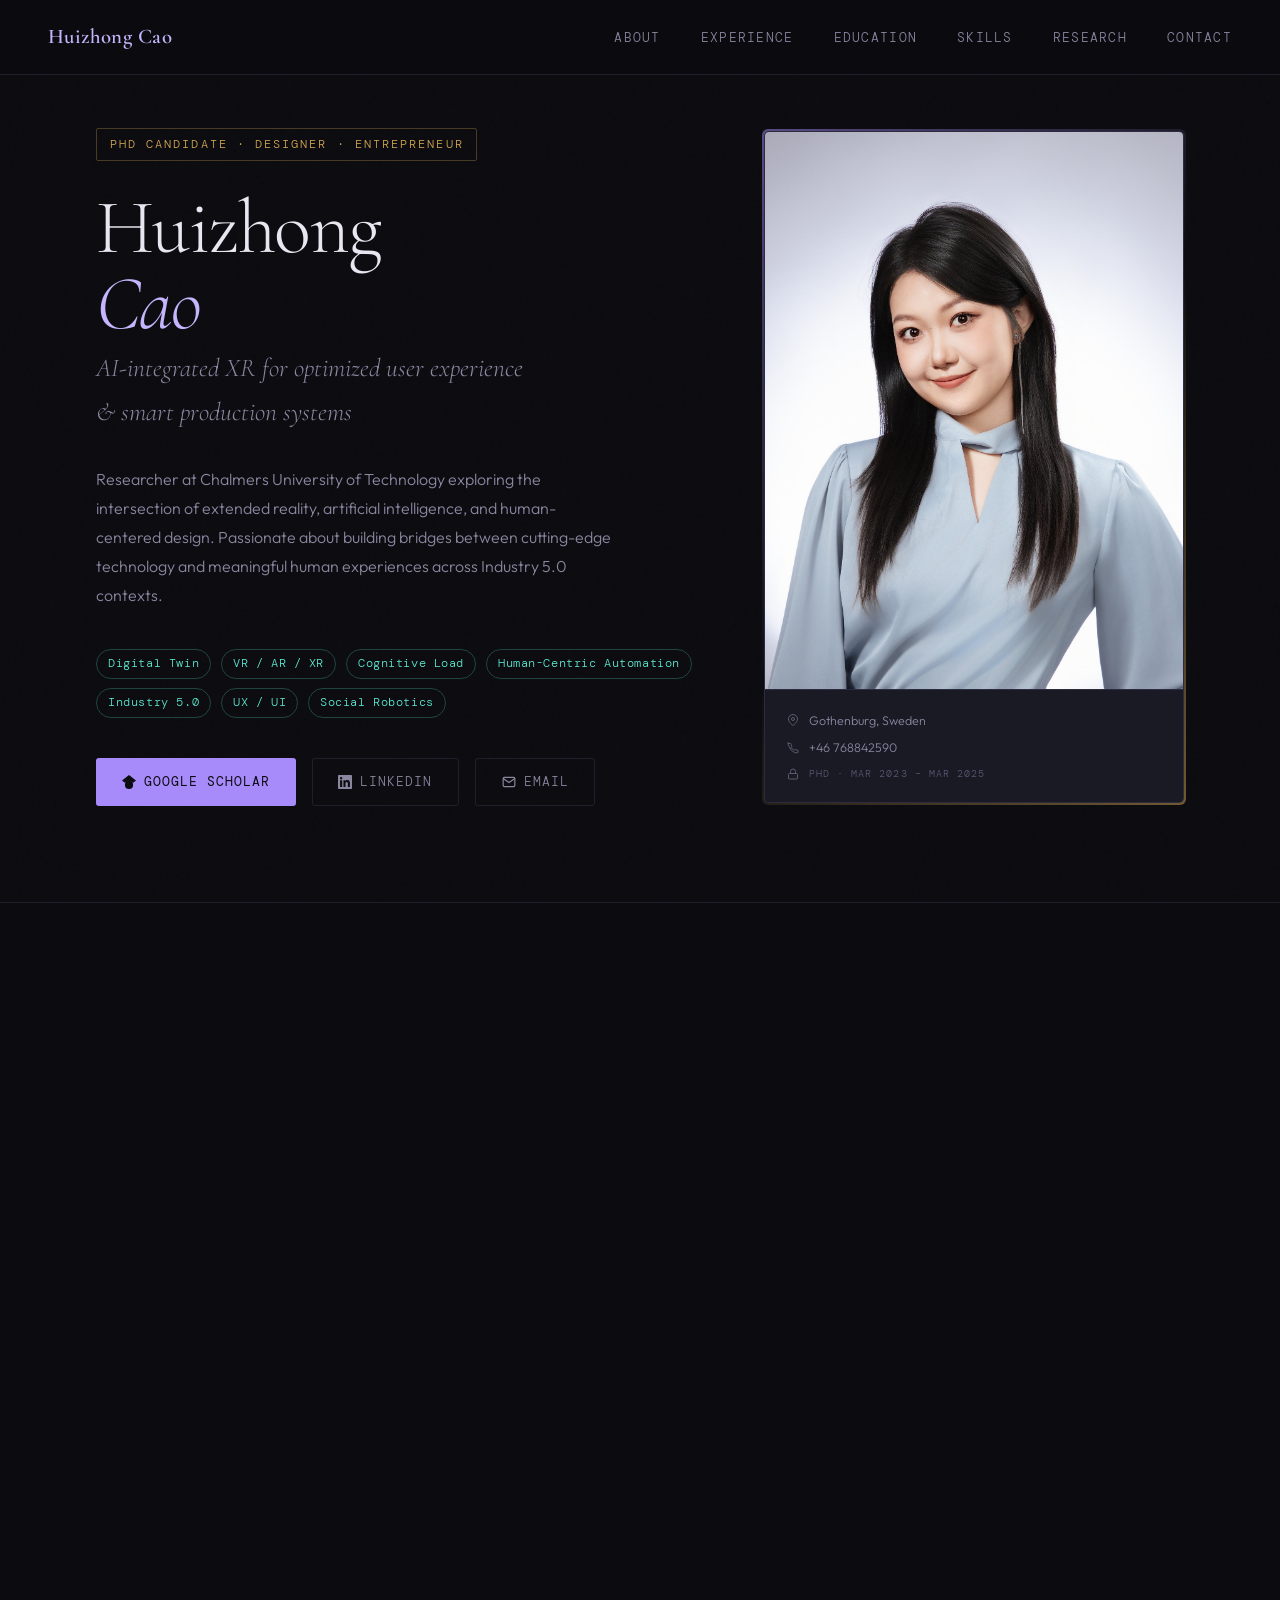
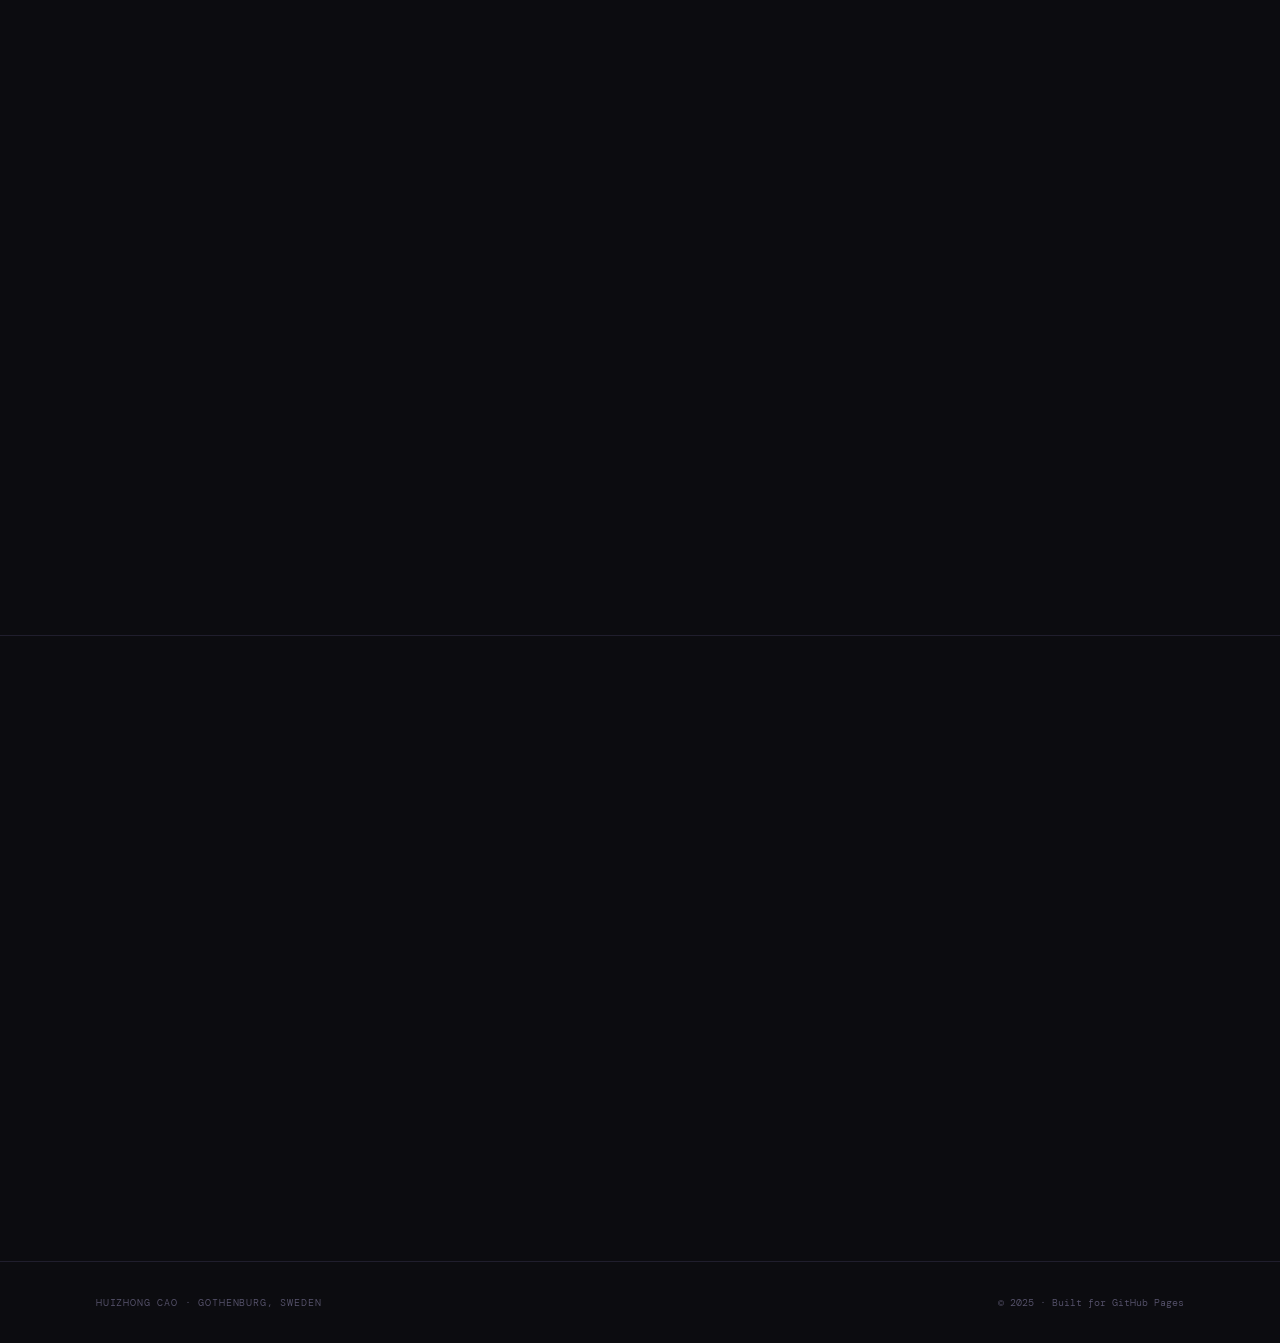
==== commit 636a54d1: "Add files via upload" ====
--- a/index.html
+++ b/index.html
@@ -777,6 +777,7 @@
       <li><a href="#experience">Experience</a></li>
       <li><a href="#education">Education</a></li>
       <li><a href="#skills">Skills</a></li>
+      <li><a href="#research">Research</a></li>
       <li><a href="#contact">Contact</a></li>
     </ul>
   </nav>
@@ -811,7 +812,7 @@
           <svg width="14" height="14" viewBox="0 0 24 24" fill="currentColor"><path d="M20.447 20.452h-3.554v-5.569c0-1.328-.027-3.037-1.852-3.037-1.853 0-2.136 1.445-2.136 2.939v5.667H9.351V9h3.414v1.561h.046c.477-.9 1.637-1.85 3.37-1.85 3.601 0 4.267 2.37 4.267 5.455v6.286zM5.337 7.433a2.062 2.062 0 0 1-2.063-2.065 2.064 2.064 0 1 1 2.063 2.065zm1.782 13.019H3.555V9h3.564v11.452zM22.225 0H1.771C.792 0 0 .774 0 1.729v20.542C0 23.227.792 24 1.771 24h20.451C23.2 24 24 23.227 24 22.271V1.729C24 .774 23.2 0 22.222 0h.003z"/></svg>
           LinkedIn
         </a>
-        <a href="mailto:huizhong@chalmers.se" class="btn btn-outline">
+        <a href="/cdn-cgi/l/email-protection#9ff7eaf6e5f7f0f1f8dffcf7fef3f2faedecb1ecfa" class="btn btn-outline">
           <svg width="14" height="14" viewBox="0 0 24 24" fill="none" stroke="currentColor" stroke-width="2"><path d="M4 4h16c1.1 0 2 .9 2 2v12c0 1.1-.9 2-2 2H4c-1.1 0-2-.9-2-2V6c0-1.1.9-2 2-2z"/><polyline points="22,6 12,13 2,6"/></svg>
           Email
         </a>
@@ -821,17 +822,7 @@
     <!-- Photo card — replace the placeholder with your actual photo -->
     <div class="hero-card">
       <div class="photo-container">
-        <div class="photo-placeholder">
-          <!--
-            TO ADD YOUR PHOTO:
-            Replace this entire <div class="photo-placeholder"> block with:
-            <img src="photo.jpg" alt="Huizhong Cao" style="width:100%;height:100%;object-fit:cover;object-position:top center;">
-          -->
-          <svg width="64" height="64" viewBox="0 0 24 24" fill="none" stroke="rgba(167,139,250,0.3)" stroke-width="1">
-            <path d="M20 21v-2a4 4 0 0 0-4-4H8a4 4 0 0 0-4 4v2"/><circle cx="12" cy="7" r="4"/>
-          </svg>
-          <span class="photo-placeholder-text">[ add photo.jpg ]</span>
-        </div>
+        <div class="photo-placeholder"><img src="[data-uri]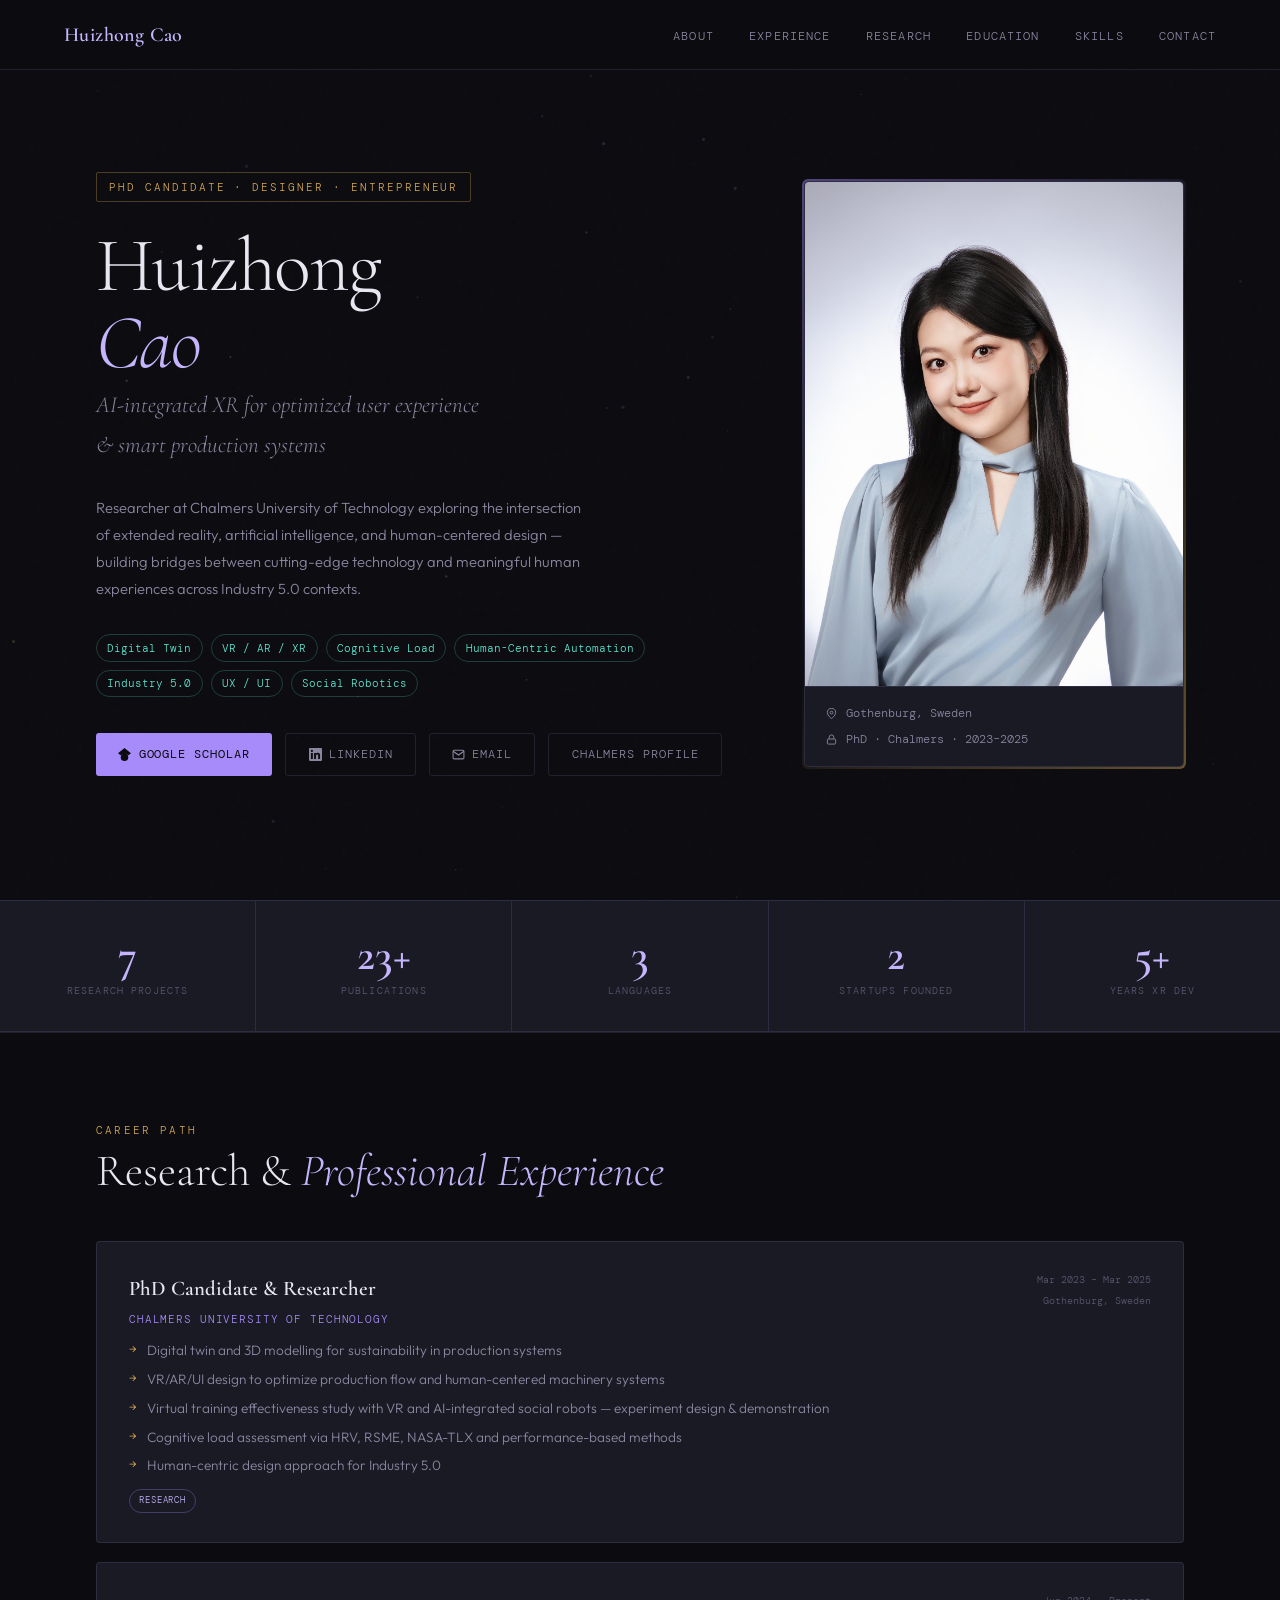
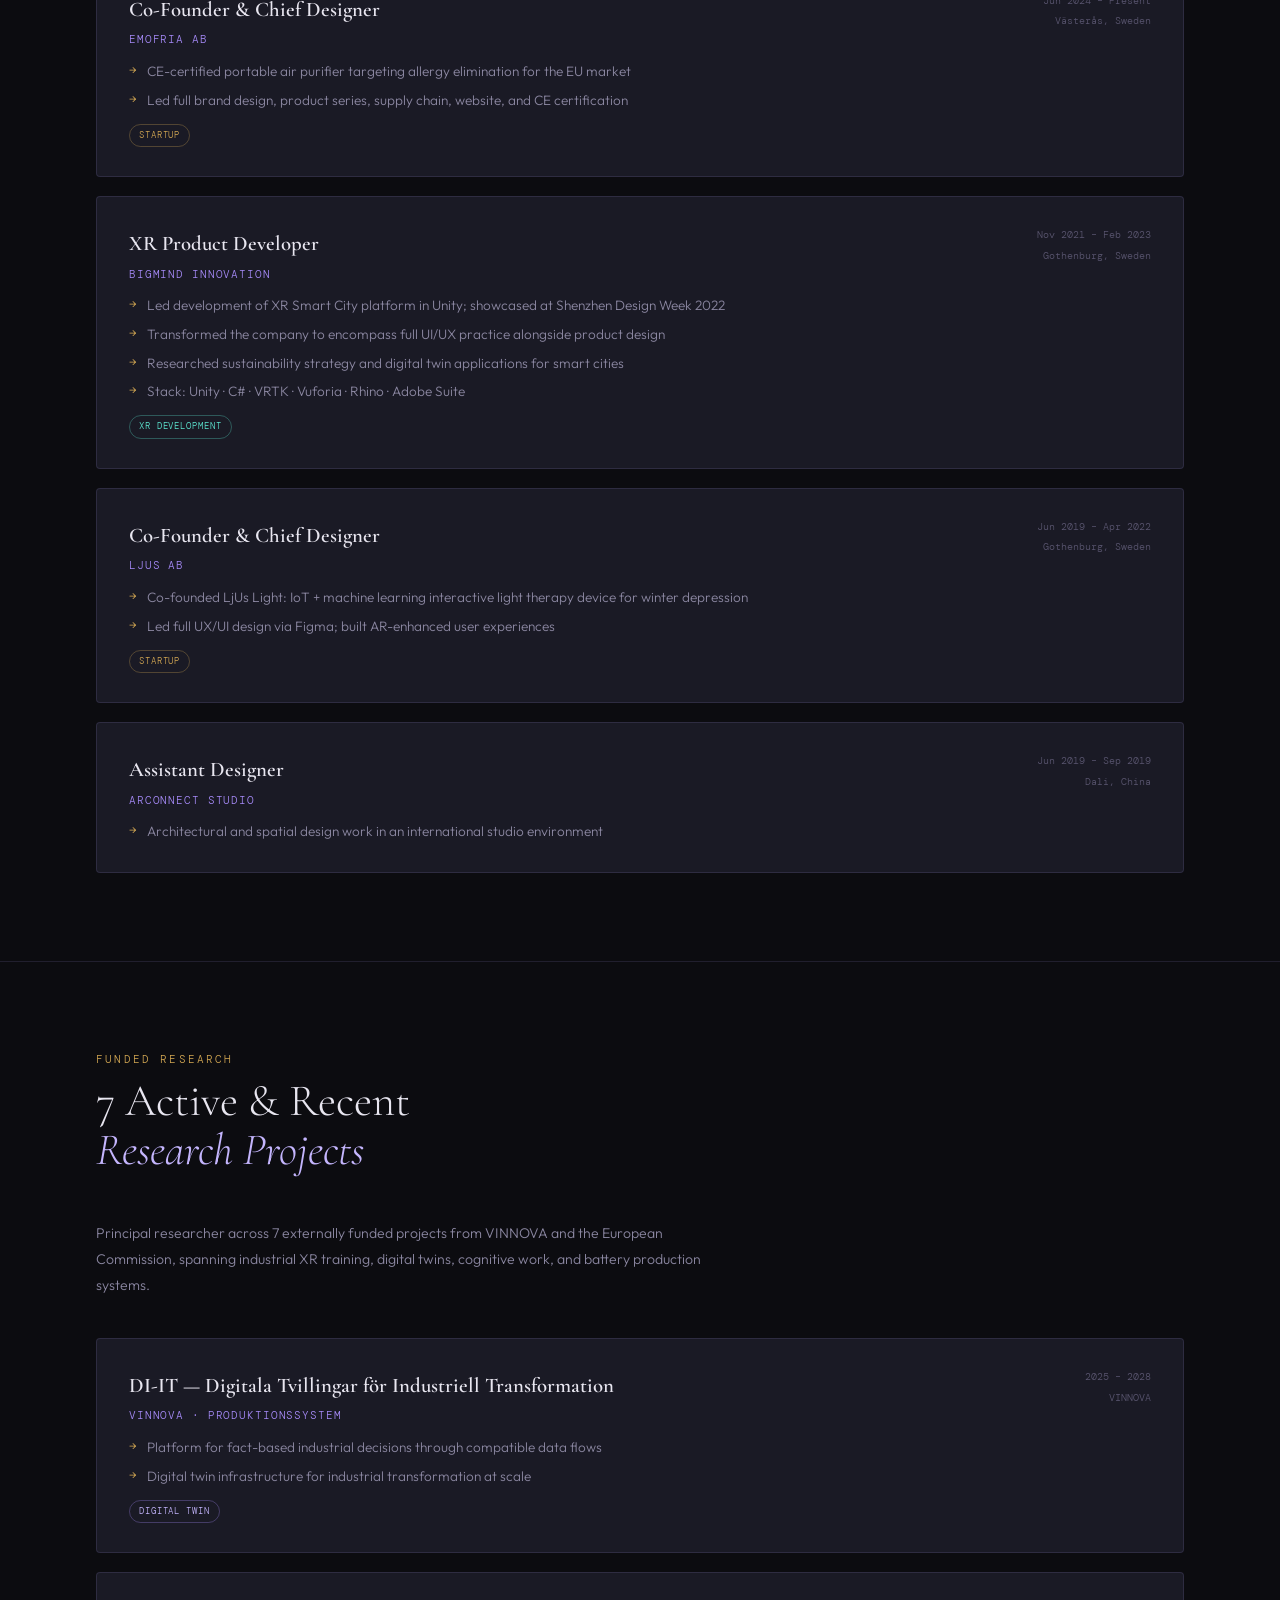
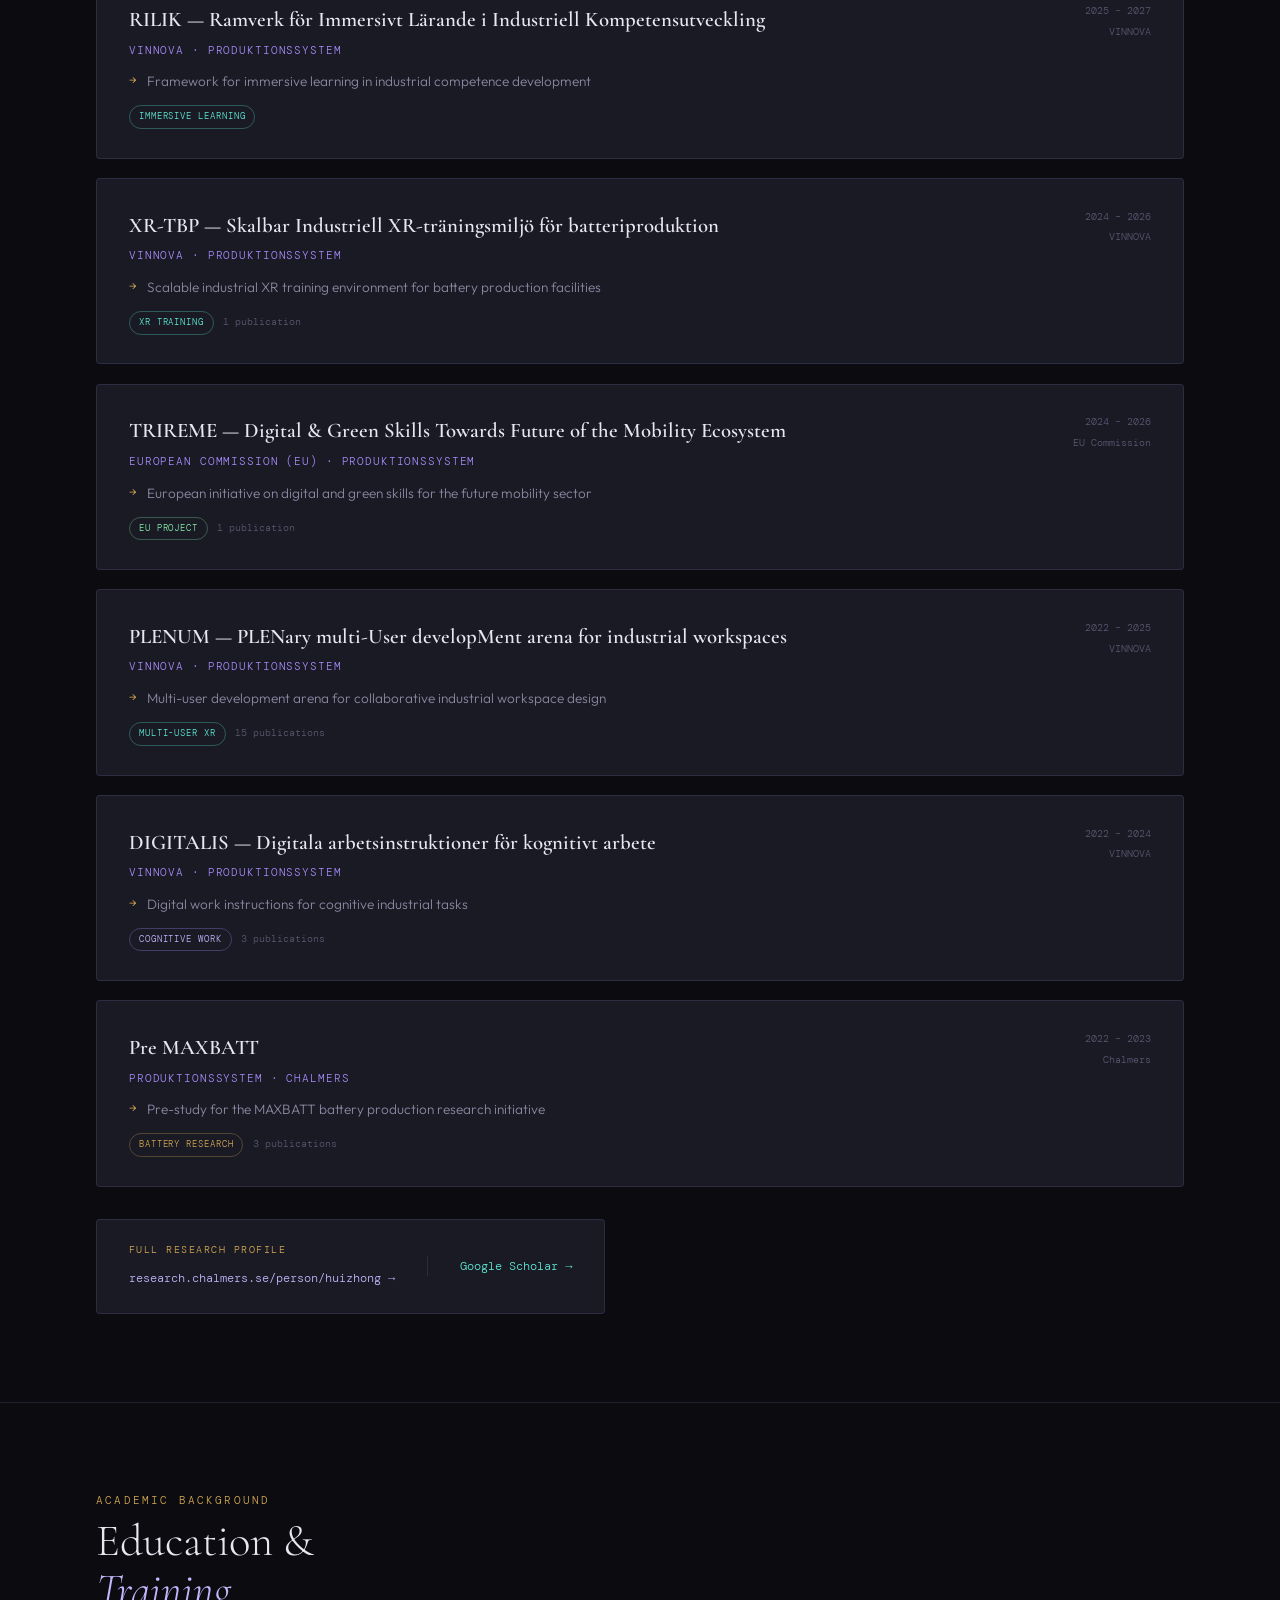
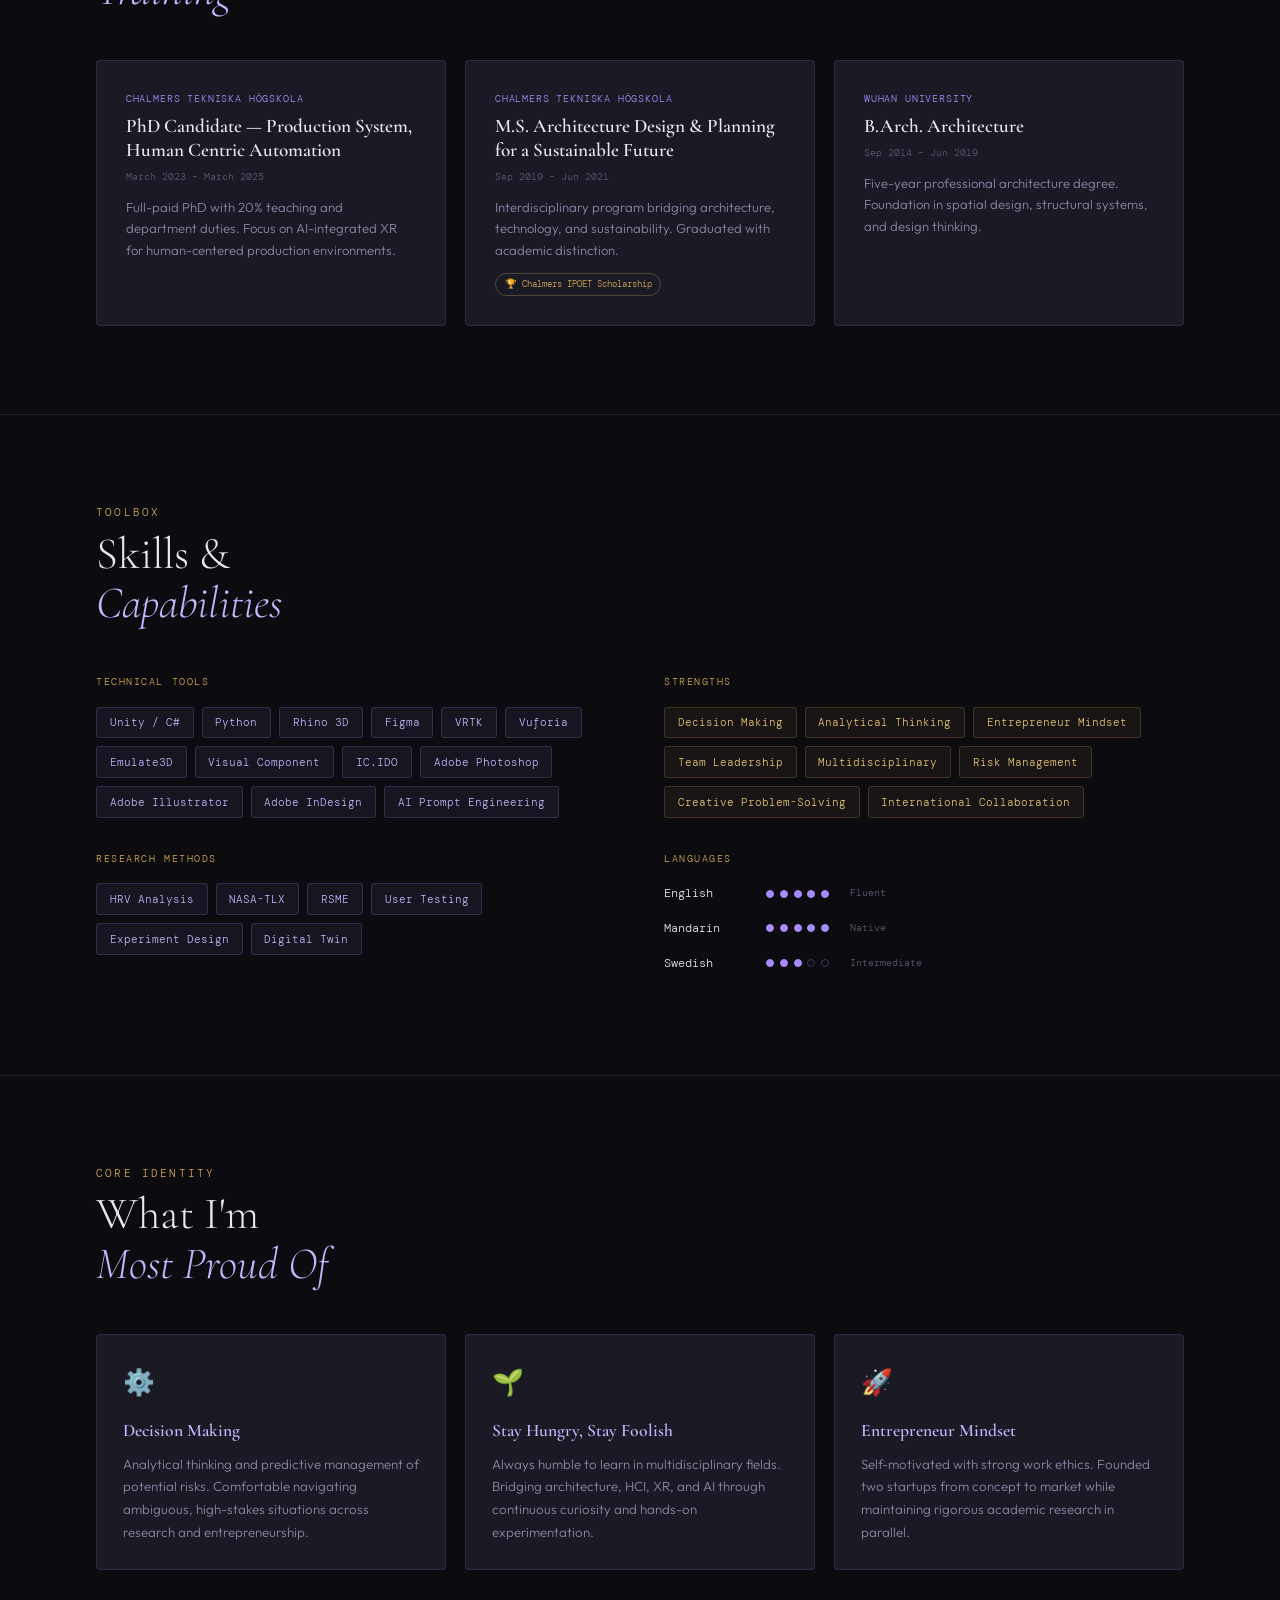
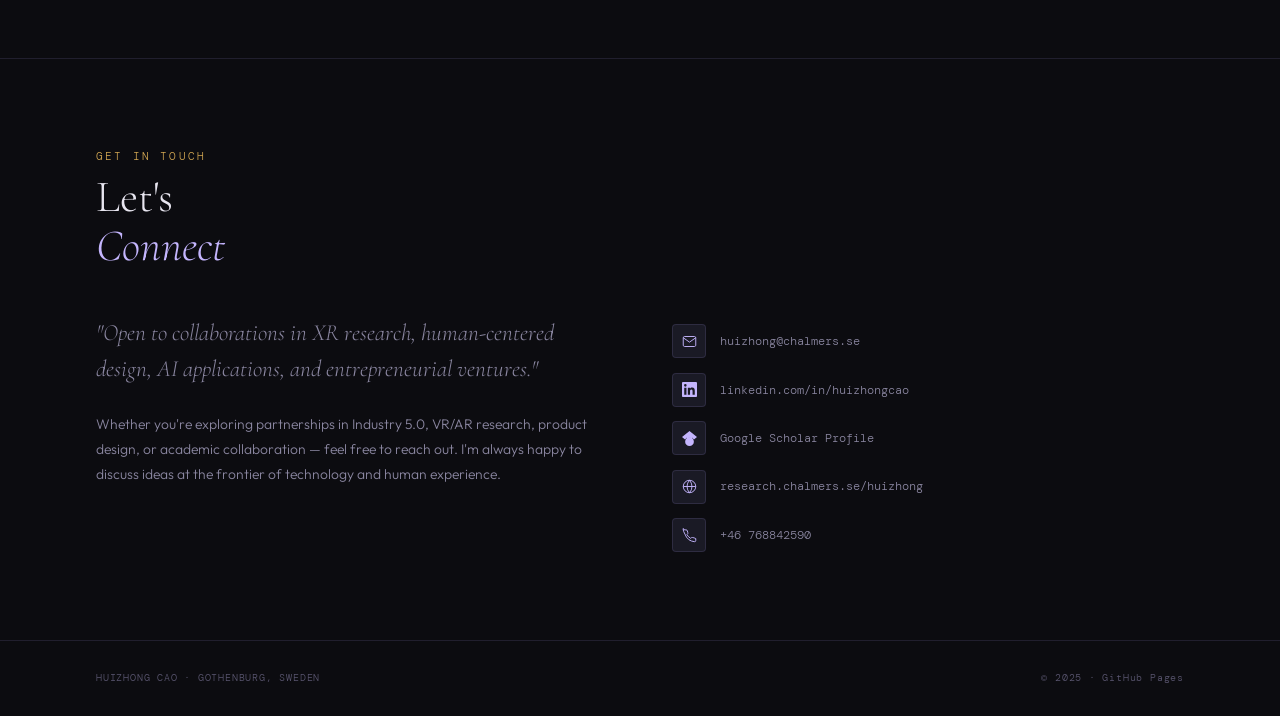
==== commit 39c572f6: "Add files via upload" ====
--- a/index.html
+++ b/index.html
@@ -1,7 +1,7 @@
 <!DOCTYPE html>
 <html lang="en">
 <head>
-  <meta charset="UTF-8" />
+  <meta charset="UTF-8"/>
   <meta name="viewport" content="width=device-width, initial-scale=1.0"/>
   <title>Huizhong Cao — AI·XR·Design Researcher</title>
   <link rel="preconnect" href="https://fonts.googleapis.com">
@@ -11,23 +11,19 @@
     :root {
       --bg: #0c0c10;
       --bg2: #111118;
-      --bg3: #16161f;
       --card: #1a1a25;
-      --border: rgba(180, 160, 255, 0.12);
+      --border: rgba(180,160,255,0.13);
       --purple: #a78bfa;
       --purple-light: #c4b5fd;
       --gold: #d4a853;
       --gold-light: #e8c47a;
       --text: #e8e6f0;
-      --text-muted: #8a86a0;
-      --text-dim: #5a5670;
-      --accent-teal: #5eead4;
-    }
-
+      --muted: #8a86a0;
+      --dim: #5a5670;
+      --teal: #5eead4;
+    }
     *, *::before, *::after { box-sizing: border-box; margin: 0; padding: 0; }
-
     html { scroll-behavior: smooth; }
-
     body {
       background: var(--bg);
       color: var(--text);
@@ -37,1292 +33,708 @@
       overflow-x: hidden;
     }
 
-    /* ── Canvas background ── */
-    #bg-canvas {
-      position: fixed;
-      inset: 0;
-      z-index: 0;
-      pointer-events: none;
-      opacity: 0.5;
-    }
-
-    /* ── Noise overlay ── */
-    body::before {
+    /* noise */
+    body::after {
       content: '';
-      position: fixed;
-      inset: 0;
-      background-image: url("data:image/svg+xml,%3Csvg viewBox='0 0 256 256' xmlns='http://www.w3.org/2000/svg'%3E%3Cfilter id='n'%3E%3CfeTurbulence type='fractalNoise' baseFrequency='0.9' numOctaves='4' stitchTiles='stitch'/%3E%3C/filter%3E%3Crect width='100%25' height='100%25' filter='url(%23n)' opacity='0.04'/%3E%3C/svg%3E");
-      opacity: 0.4;
-      pointer-events: none;
-      z-index: 1;
-    }
-
-    /* ── Layout ── */
-    .site-wrapper {
-      position: relative;
-      z-index: 2;
-    }
-
-    /* ── Nav ── */
+      position: fixed; inset: 0;
+      background-image: url("data:image/svg+xml,%3Csvg viewBox='0 0 200 200' xmlns='http://www.w3.org/2000/svg'%3E%3Cfilter id='n'%3E%3CfeTurbulence type='fractalNoise' baseFrequency='0.85' numOctaves='4' stitchTiles='stitch'/%3E%3C/filter%3E%3Crect width='100%25' height='100%25' filter='url(%23n)' opacity='0.035'/%3E%3C/svg%3E");
+      pointer-events: none; z-index: 1; opacity: 0.5;
+    }
+
+    canvas#bgc { position: fixed; inset: 0; z-index: 0; pointer-events: none; opacity: 0.45; }
+
+    .wrap { position: relative; z-index: 2; }
+
+    /* ── NAV ── */
     nav {
-      position: fixed;
-      top: 0; left: 0; right: 0;
-      z-index: 100;
-      padding: 1.2rem 3rem;
-      display: flex;
-      align-items: center;
-      justify-content: space-between;
-      background: rgba(12, 12, 16, 0.85);
-      backdrop-filter: blur(20px);
+      position: fixed; top: 0; left: 0; right: 0; z-index: 100;
+      padding: 1.1rem 4rem;
+      display: flex; align-items: center; justify-content: space-between;
+      background: rgba(12,12,16,0.88);
+      backdrop-filter: blur(18px);
       border-bottom: 1px solid var(--border);
     }
-
-    .nav-logo {
-      font-family: 'Cormorant Garamond', serif;
-      font-size: 1.3rem;
-      font-weight: 600;
-      color: var(--purple-light);
-      letter-spacing: 0.02em;
-    }
-
-    .nav-links {
-      display: flex;
-      gap: 2.5rem;
-      list-style: none;
-    }
-
-    .nav-links a {
-      color: var(--text-muted);
-      text-decoration: none;
-      font-size: 0.8rem;
-      font-family: 'DM Mono', monospace;
-      letter-spacing: 0.1em;
-      text-transform: uppercase;
-      transition: color 0.3s;
-    }
-
+    .nav-logo { font-family: 'Cormorant Garamond', serif; font-size: 1.25rem; font-weight: 600; color: var(--purple-light); letter-spacing: 0.02em; }
+    .nav-links { display: flex; gap: 2.2rem; list-style: none; }
+    .nav-links a { color: var(--muted); text-decoration: none; font-family: 'DM Mono', monospace; font-size: 0.72rem; letter-spacing: 0.1em; text-transform: uppercase; transition: color 0.25s; }
     .nav-links a:hover { color: var(--purple-light); }
 
-    /* ── Hero ── */
+    /* ── PROGRESS ── */
+    #prog { position: fixed; top: 0; left: 0; height: 2px; background: linear-gradient(90deg, var(--purple), var(--gold)); z-index: 200; width: 0; transition: width 0.1s; }
+
+    /* ── HERO ── */
     .hero {
       min-height: 100vh;
       display: grid;
-      grid-template-columns: 1fr 420px;
+      grid-template-columns: 1fr 380px;
       gap: 4rem;
       align-items: center;
-      padding: 8rem 6rem 6rem;
-      max-width: 1300px;
+      padding: 8rem 6rem 5rem;
+      max-width: 1280px;
       margin: 0 auto;
     }
-
-    .hero-text { animation: fadeUp 1s ease both; }
-
-    .hero-tag {
+    .tag {
       display: inline-block;
-      font-family: 'DM Mono', monospace;
-      font-size: 0.72rem;
-      letter-spacing: 0.18em;
-      text-transform: uppercase;
-      color: var(--gold);
-      border: 1px solid rgba(212, 168, 83, 0.3);
-      padding: 0.35rem 0.8rem;
-      border-radius: 2px;
-      margin-bottom: 1.8rem;
-      animation: fadeUp 1s 0.1s ease both;
-    }
-
+      font-family: 'DM Mono', monospace; font-size: 0.68rem; letter-spacing: 0.18em; text-transform: uppercase;
+      color: var(--gold); border: 1px solid rgba(212,168,83,0.32);
+      padding: 0.3rem 0.75rem; border-radius: 2px; margin-bottom: 1.6rem;
+      animation: fu 0.9s 0.1s both;
+    }
     .hero-name {
       font-family: 'Cormorant Garamond', serif;
-      font-size: clamp(3.5rem, 6vw, 6rem);
-      font-weight: 300;
-      line-height: 1.0;
-      letter-spacing: -0.02em;
-      margin-bottom: 0.2rem;
-      animation: fadeUp 1s 0.2s ease both;
-    }
-
-    .hero-name em {
-      font-style: italic;
-      color: var(--purple-light);
-    }
-
-    .hero-title {
-      font-family: 'Cormorant Garamond', serif;
-      font-size: clamp(1.2rem, 2vw, 1.7rem);
-      font-weight: 300;
-      color: var(--text-muted);
-      font-style: italic;
-      margin-bottom: 2rem;
-      animation: fadeUp 1s 0.3s ease both;
-    }
-
-    .hero-desc {
-      font-size: 1rem;
-      color: var(--text-muted);
-      max-width: 520px;
-      line-height: 1.8;
-      margin-bottom: 2.5rem;
-      animation: fadeUp 1s 0.4s ease both;
-    }
-
-    .hero-keywords {
-      display: flex;
-      flex-wrap: wrap;
-      gap: 0.6rem;
-      margin-bottom: 2.5rem;
-      animation: fadeUp 1s 0.5s ease both;
-    }
-
+      font-size: clamp(3.5rem,6vw,5.8rem); font-weight: 300; line-height: 1.0; letter-spacing: -0.02em;
+      margin-bottom: 0.3rem; animation: fu 0.9s 0.2s both;
+    }
+    .hero-name em { font-style: italic; color: var(--purple-light); }
+    .hero-sub {
+      font-family: 'Cormorant Garamond', serif; font-size: clamp(1.1rem,1.8vw,1.5rem);
+      font-weight: 300; font-style: italic; color: var(--muted); margin-bottom: 1.8rem;
+      animation: fu 0.9s 0.3s both;
+    }
+    .hero-desc { font-size: 0.92rem; color: var(--muted); max-width: 500px; line-height: 1.85; margin-bottom: 2rem; animation: fu 0.9s 0.4s both; }
+    .kws { display: flex; flex-wrap: wrap; gap: 0.5rem; margin-bottom: 2.2rem; animation: fu 0.9s 0.45s both; }
     .kw {
-      font-family: 'DM Mono', monospace;
-      font-size: 0.72rem;
-      color: var(--accent-teal);
-      border: 1px solid rgba(94, 234, 212, 0.25);
-      padding: 0.25rem 0.7rem;
-      border-radius: 20px;
-      letter-spacing: 0.05em;
-    }
-
-    .hero-links {
-      display: flex;
-      gap: 1rem;
-      animation: fadeUp 1s 0.6s ease both;
-    }
-
+      font-family: 'DM Mono', monospace; font-size: 0.68rem; color: var(--teal);
+      border: 1px solid rgba(94,234,212,0.22); padding: 0.22rem 0.65rem; border-radius: 20px;
+    }
+    .btns { display: flex; gap: 0.8rem; flex-wrap: wrap; animation: fu 0.9s 0.5s both; }
     .btn {
-      display: inline-flex;
-      align-items: center;
-      gap: 0.5rem;
-      padding: 0.75rem 1.6rem;
-      font-size: 0.8rem;
-      font-family: 'DM Mono', monospace;
-      letter-spacing: 0.08em;
-      text-transform: uppercase;
-      text-decoration: none;
-      border-radius: 3px;
-      transition: all 0.3s;
-      cursor: pointer;
-    }
-
-    .btn-primary {
-      background: var(--purple);
-      color: #0c0c10;
-      font-weight: 400;
-    }
-
-    .btn-primary:hover {
-      background: var(--purple-light);
-      transform: translateY(-2px);
-      box-shadow: 0 8px 24px rgba(167, 139, 250, 0.3);
-    }
-
-    .btn-outline {
-      border: 1px solid var(--border);
-      color: var(--text-muted);
-    }
-
-    .btn-outline:hover {
-      border-color: var(--purple);
-      color: var(--purple-light);
-      transform: translateY(-2px);
-    }
-
-    /* ── Hero Photo Card ── */
-    .hero-card {
-      animation: fadeUp 1s 0.3s ease both;
-      position: relative;
-    }
-
-    .hero-card::before {
-      content: '';
-      position: absolute;
-      inset: -2px;
+      display: inline-flex; align-items: center; gap: 0.45rem;
+      padding: 0.65rem 1.4rem; font-size: 0.75rem; font-family: 'DM Mono', monospace;
+      letter-spacing: 0.08em; text-transform: uppercase; text-decoration: none;
+      border-radius: 3px; transition: all 0.25s; cursor: pointer; border: none;
+    }
+    .btn-p { background: var(--purple); color: #0c0c10; font-weight: 400; }
+    .btn-p:hover { background: var(--purple-light); transform: translateY(-2px); box-shadow: 0 6px 20px rgba(167,139,250,0.3); }
+    .btn-o { border: 1px solid var(--border); color: var(--muted); background: transparent; }
+    .btn-o:hover { border-color: var(--purple); color: var(--purple-light); transform: translateY(-2px); }
+
+    /* photo card */
+    .photo-card { animation: fu 0.9s 0.25s both; position: relative; }
+    .photo-card::before {
+      content: ''; position: absolute; inset: -2px;
       background: linear-gradient(135deg, var(--purple), transparent 50%, var(--gold));
-      border-radius: 6px;
-      z-index: -1;
-      opacity: 0.5;
-    }
-
-    .photo-container {
+      border-radius: 6px; z-index: -1; opacity: 0.45;
+    }
+    .photo-inner { background: var(--card); border-radius: 5px; overflow: hidden; border: 1px solid var(--border); }
+    .photo-inner img { width: 100%; display: block; aspect-ratio: 3/4; object-fit: cover; object-position: top center; }
+    .photo-meta { padding: 1rem 1.3rem; border-top: 1px solid var(--border); display: flex; flex-direction: column; gap: 0.35rem; }
+    .pmeta { display: flex; align-items: center; gap: 0.55rem; font-size: 0.75rem; color: var(--muted); font-family: 'DM Mono', monospace; }
+
+    /* ── SECTION BASE ── */
+    .sec { max-width: 1280px; margin: 0 auto; padding: 5.5rem 6rem; }
+    hr.div { border: none; border-top: 1px solid var(--border); max-width: 1280px; margin: 0 auto; }
+    .sec-label { font-family: 'DM Mono', monospace; font-size: 0.68rem; letter-spacing: 0.2em; text-transform: uppercase; color: var(--gold); margin-bottom: 0.5rem; }
+    .sec-title { font-family: 'Cormorant Garamond', serif; font-size: clamp(2rem,3.5vw,3rem); font-weight: 300; line-height: 1.1; margin-bottom: 2.8rem; }
+    .sec-title em { font-style: italic; color: var(--purple-light); }
+
+    /* ── STAT STRIP ── */
+    .stat-strip {
+      display: flex; gap: 0; max-width: 1280px; margin: 0 auto;
+      border-top: 1px solid var(--border); border-bottom: 1px solid var(--border);
       background: var(--card);
-      border-radius: 5px;
-      overflow: hidden;
-      border: 1px solid var(--border);
-    }
-
-    .photo-placeholder {
-      width: 100%;
-      aspect-ratio: 3/4;
-      background: linear-gradient(135deg, #1a1a2e 0%, #2a1a3e 50%, #1a2a2e 100%);
-      display: flex;
-      flex-direction: column;
-      align-items: center;
-      justify-content: center;
-      gap: 1rem;
-      position: relative;
-      overflow: hidden;
-    }
-
-    /* Replace this with your actual <img> tag */
-    .photo-placeholder img {
-      width: 100%;
-      height: 100%;
-      object-fit: cover;
-      object-position: top center;
-    }
-
-    .photo-placeholder-text {
-      font-family: 'DM Mono', monospace;
-      font-size: 0.7rem;
-      color: var(--text-dim);
-      letter-spacing: 0.1em;
-    }
-
-    .photo-info {
-      padding: 1.2rem 1.4rem;
-      border-top: 1px solid var(--border);
-      display: flex;
-      flex-direction: column;
-      gap: 0.4rem;
-    }
-
-    .photo-info-item {
-      display: flex;
-      align-items: center;
-      gap: 0.6rem;
-      font-size: 0.78rem;
-      color: var(--text-muted);
-    }
-
-    .photo-info-item svg { flex-shrink: 0; opacity: 0.6; }
-
-    .info-label {
-      font-family: 'DM Mono', monospace;
-      font-size: 0.65rem;
-      color: var(--text-dim);
-      letter-spacing: 0.1em;
-      text-transform: uppercase;
-    }
-
-    /* ── Section wrapper ── */
-    .section {
-      max-width: 1300px;
-      margin: 0 auto;
-      padding: 6rem 6rem;
-    }
-
-    .section-label {
-      font-family: 'DM Mono', monospace;
-      font-size: 0.7rem;
-      letter-spacing: 0.2em;
-      text-transform: uppercase;
-      color: var(--gold);
-      margin-bottom: 0.6rem;
-    }
-
-    .section-title {
-      font-family: 'Cormorant Garamond', serif;
-      font-size: clamp(2.2rem, 4vw, 3.2rem);
-      font-weight: 300;
-      line-height: 1.1;
-      margin-bottom: 3rem;
-    }
-
-    .section-title em {
-      font-style: italic;
-      color: var(--purple-light);
-    }
-
-    /* ── Divider ── */
-    .divider {
-      border: none;
-      border-top: 1px solid var(--border);
-    }
-
-    /* ── Experience ── */
-    .exp-grid {
-      display: grid;
-      gap: 1.5rem;
-    }
-
+    }
+    .stat { flex: 1; padding: 2rem; text-align: center; border-right: 1px solid var(--border); }
+    .stat:last-child { border-right: none; }
+    .stat-n { font-family: 'Cormorant Garamond', serif; font-size: 2.8rem; font-weight: 600; color: var(--purple-light); line-height: 1; }
+    .stat-l { font-family: 'DM Mono', monospace; font-size: 0.6rem; color: var(--dim); letter-spacing: 0.12em; text-transform: uppercase; margin-top: 0.3rem; }
+
+    /* ── EXP CARDS ── */
+    .exp-grid { display: grid; gap: 1.2rem; }
     .exp-card {
-      background: var(--card);
-      border: 1px solid var(--border);
-      border-radius: 4px;
-      padding: 2rem 2.2rem;
-      display: grid;
-      grid-template-columns: 1fr auto;
-      gap: 1rem;
-      transition: border-color 0.3s, transform 0.3s;
-      position: relative;
-      overflow: hidden;
-    }
-
+      background: var(--card); border: 1px solid var(--border); border-radius: 4px;
+      padding: 1.8rem 2rem; display: grid; grid-template-columns: 1fr auto; gap: 1rem;
+      position: relative; overflow: hidden; transition: border-color 0.25s, transform 0.25s;
+    }
     .exp-card::before {
-      content: '';
-      position: absolute;
-      left: 0; top: 0; bottom: 0;
-      width: 3px;
-      background: linear-gradient(to bottom, var(--purple), var(--gold));
-      opacity: 0;
-      transition: opacity 0.3s;
-    }
-
-    .exp-card:hover {
-      border-color: rgba(167, 139, 250, 0.3);
-      transform: translateX(4px);
-    }
-
+      content: ''; position: absolute; left: 0; top: 0; bottom: 0; width: 3px;
+      background: linear-gradient(to bottom, var(--purple), var(--gold)); opacity: 0; transition: opacity 0.25s;
+    }
+    .exp-card:hover { border-color: rgba(167,139,250,0.3); transform: translateX(4px); }
     .exp-card:hover::before { opacity: 1; }
-
-    .exp-role {
-      font-family: 'Cormorant Garamond', serif;
-      font-size: 1.35rem;
-      font-weight: 600;
-      color: var(--text);
-      margin-bottom: 0.2rem;
-    }
-
-    .exp-org {
-      font-family: 'DM Mono', monospace;
-      font-size: 0.72rem;
-      color: var(--purple);
-      letter-spacing: 0.08em;
-      margin-bottom: 0.8rem;
-      text-transform: uppercase;
-    }
-
-    .exp-bullets {
-      list-style: none;
-      display: flex;
-      flex-direction: column;
-      gap: 0.4rem;
-    }
-
-    .exp-bullets li {
-      font-size: 0.88rem;
-      color: var(--text-muted);
-      padding-left: 1.2rem;
-      position: relative;
-    }
-
-    .exp-bullets li::before {
-      content: '→';
-      position: absolute;
-      left: 0;
-      color: var(--gold);
-      font-size: 0.75rem;
-    }
-
-    .exp-meta {
-      text-align: right;
-      flex-shrink: 0;
-    }
-
-    .exp-date {
-      font-family: 'DM Mono', monospace;
-      font-size: 0.68rem;
-      color: var(--text-dim);
-      letter-spacing: 0.08em;
-      white-space: nowrap;
-    }
-
-    .exp-loc {
-      font-family: 'DM Mono', monospace;
-      font-size: 0.65rem;
-      color: var(--text-dim);
-      margin-top: 0.3rem;
-    }
-
-    .exp-tag {
-      display: inline-block;
-      margin-top: 0.8rem;
-      font-family: 'DM Mono', monospace;
-      font-size: 0.6rem;
-      letter-spacing: 0.1em;
-      text-transform: uppercase;
-      padding: 0.2rem 0.6rem;
-      border-radius: 20px;
-      border: 1px solid;
-    }
-
-    .tag-phd { color: var(--purple-light); border-color: rgba(167,139,250,0.3); }
-    .tag-founder { color: var(--gold); border-color: rgba(212,168,83,0.3); }
-    .tag-dev { color: var(--accent-teal); border-color: rgba(94,234,212,0.3); }
-
-    /* ── Education ── */
-    .edu-grid {
-      display: grid;
-      grid-template-columns: repeat(3, 1fr);
-      gap: 1.5rem;
-    }
-
+    .exp-role { font-family: 'Cormorant Garamond', serif; font-size: 1.3rem; font-weight: 600; margin-bottom: 0.2rem; }
+    .exp-org { font-family: 'DM Mono', monospace; font-size: 0.68rem; color: var(--purple); letter-spacing: 0.08em; text-transform: uppercase; margin-bottom: 0.7rem; }
+    .exp-bullets { list-style: none; display: flex; flex-direction: column; gap: 0.35rem; }
+    .exp-bullets li { font-size: 0.85rem; color: var(--muted); padding-left: 1.1rem; position: relative; }
+    .exp-bullets li::before { content: '→'; position: absolute; left: 0; color: var(--gold); font-size: 0.72rem; }
+    .exp-meta { text-align: right; flex-shrink: 0; }
+    .exp-date { font-family: 'DM Mono', monospace; font-size: 0.65rem; color: var(--dim); white-space: nowrap; }
+    .exp-loc { font-family: 'DM Mono', monospace; font-size: 0.62rem; color: var(--dim); margin-top: 0.25rem; }
+    .etag {
+      display: inline-block; margin-top: 0.75rem;
+      font-family: 'DM Mono', monospace; font-size: 0.58rem; letter-spacing: 0.1em; text-transform: uppercase;
+      padding: 0.18rem 0.55rem; border-radius: 20px; border: 1px solid;
+    }
+    .t-r { color: var(--purple-light); border-color: rgba(167,139,250,0.3); }
+    .t-s { color: var(--gold); border-color: rgba(212,168,83,0.3); }
+    .t-d { color: var(--teal); border-color: rgba(94,234,212,0.3); }
+    .t-eu { color: #86efac; border-color: rgba(134,239,172,0.3); }
+
+    /* ── EDUCATION ── */
+    .edu-grid { display: grid; grid-template-columns: repeat(3,1fr); gap: 1.2rem; }
     .edu-card {
-      background: var(--card);
-      border: 1px solid var(--border);
-      border-radius: 4px;
-      padding: 2rem;
-      transition: all 0.3s;
-    }
-
-    .edu-card:hover {
-      border-color: rgba(167,139,250,0.3);
-      transform: translateY(-4px);
-      box-shadow: 0 16px 40px rgba(0,0,0,0.3);
-    }
-
-    .edu-degree {
-      font-family: 'Cormorant Garamond', serif;
-      font-size: 1.25rem;
-      font-weight: 600;
-      line-height: 1.3;
-      margin-bottom: 0.5rem;
-    }
-
-    .edu-school {
-      font-family: 'DM Mono', monospace;
-      font-size: 0.7rem;
-      color: var(--purple);
-      letter-spacing: 0.08em;
-      text-transform: uppercase;
-      margin-bottom: 0.5rem;
-    }
-
-    .edu-date {
-      font-family: 'DM Mono', monospace;
-      font-size: 0.65rem;
-      color: var(--text-dim);
-      margin-bottom: 0.8rem;
-    }
-
-    .edu-note {
-      font-size: 0.82rem;
-      color: var(--text-muted);
-      line-height: 1.6;
-    }
-
-    .edu-award {
-      display: inline-block;
-      margin-top: 0.8rem;
-      font-family: 'DM Mono', monospace;
-      font-size: 0.6rem;
-      color: var(--gold);
-      border: 1px solid rgba(212,168,83,0.3);
-      padding: 0.2rem 0.6rem;
-      border-radius: 20px;
-      letter-spacing: 0.08em;
-    }
-
-    /* ── Skills ── */
-    .skills-wrapper {
-      display: grid;
-      grid-template-columns: 1fr 1fr;
-      gap: 3rem;
-    }
-
-    .skills-group-title {
-      font-family: 'DM Mono', monospace;
-      font-size: 0.68rem;
-      letter-spacing: 0.15em;
-      text-transform: uppercase;
-      color: var(--gold);
-      margin-bottom: 1.2rem;
-    }
-
-    .skill-chips {
-      display: flex;
-      flex-wrap: wrap;
-      gap: 0.6rem;
-      margin-bottom: 2rem;
-    }
-
-    .chip {
-      font-family: 'DM Mono', monospace;
-      font-size: 0.72rem;
-      padding: 0.4rem 0.9rem;
-      border-radius: 3px;
-      letter-spacing: 0.05em;
-      transition: all 0.2s;
-    }
-
-    .chip-tech {
-      background: rgba(167,139,250,0.08);
-      border: 1px solid rgba(167,139,250,0.2);
-      color: var(--purple-light);
-    }
-
-    .chip-tech:hover {
-      background: rgba(167,139,250,0.15);
-      transform: translateY(-2px);
-    }
-
-    .chip-soft {
-      background: rgba(212,168,83,0.06);
-      border: 1px solid rgba(212,168,83,0.2);
-      color: var(--gold-light);
-    }
-
-    /* ── Languages ── */
-    .lang-list {
-      display: flex;
-      flex-direction: column;
-      gap: 1rem;
-    }
-
-    .lang-item {
-      display: flex;
-      align-items: center;
-      gap: 1rem;
-    }
-
-    .lang-name {
-      font-family: 'DM Mono', monospace;
-      font-size: 0.78rem;
-      color: var(--text);
-      width: 90px;
-      letter-spacing: 0.05em;
-    }
-
-    .lang-dots {
-      display: flex;
-      gap: 0.4rem;
-    }
-
-    .dot {
-      width: 9px;
-      height: 9px;
-      border-radius: 50%;
-      border: 1px solid rgba(167,139,250,0.3);
-    }
-
-    .dot.filled { background: var(--purple); border-color: var(--purple); }
-
-    /* ── Proud of ── */
-    .proud-grid {
-      display: grid;
-      grid-template-columns: repeat(3, 1fr);
-      gap: 1.5rem;
-    }
-
-    .proud-card {
-      background: var(--card);
-      border: 1px solid var(--border);
-      border-radius: 4px;
-      padding: 1.8rem;
-      transition: all 0.3s;
-    }
-
-    .proud-card:hover {
-      border-color: rgba(167,139,250,0.3);
-      transform: translateY(-4px);
-      box-shadow: 0 12px 32px rgba(0,0,0,0.3);
-    }
-
-    .proud-icon {
-      font-size: 1.8rem;
-      margin-bottom: 1rem;
-    }
-
-    .proud-title {
-      font-family: 'Cormorant Garamond', serif;
-      font-size: 1.15rem;
-      font-weight: 600;
-      color: var(--purple-light);
-      margin-bottom: 0.5rem;
-    }
-
-    .proud-desc {
-      font-size: 0.85rem;
-      color: var(--text-muted);
-      line-height: 1.7;
-    }
-
-    /* ── Contact ── */
-    .contact-wrapper {
-      display: grid;
-      grid-template-columns: 1fr 1fr;
-      gap: 4rem;
-      align-items: start;
-    }
-
-    .contact-intro {
-      font-family: 'Cormorant Garamond', serif;
-      font-size: 1.5rem;
-      font-style: italic;
-      color: var(--text-muted);
-      line-height: 1.5;
-      margin-bottom: 2rem;
-    }
-
-    .contact-list {
-      display: flex;
-      flex-direction: column;
-      gap: 1rem;
-    }
-
-    .contact-item {
-      display: flex;
-      align-items: center;
-      gap: 1rem;
-      font-family: 'DM Mono', monospace;
-      font-size: 0.78rem;
-      color: var(--text-muted);
-      text-decoration: none;
-      transition: color 0.3s;
-    }
-
-    .contact-item:hover { color: var(--purple-light); }
-
-    .contact-icon {
-      width: 36px;
-      height: 36px;
-      border-radius: 4px;
-      background: var(--card);
-      border: 1px solid var(--border);
-      display: flex;
-      align-items: center;
-      justify-content: center;
-      flex-shrink: 0;
-      transition: all 0.3s;
-    }
-
-    .contact-item:hover .contact-icon {
-      border-color: var(--purple);
-      background: rgba(167,139,250,0.1);
-    }
-
-    /* ── Footer ── */
-    footer {
-      border-top: 1px solid var(--border);
-      padding: 2rem 6rem;
-      max-width: 1300px;
-      margin: 0 auto;
-      display: flex;
-      justify-content: space-between;
-      align-items: center;
-    }
-
-    .footer-text {
-      font-family: 'DM Mono', monospace;
-      font-size: 0.65rem;
-      color: var(--text-dim);
-      letter-spacing: 0.08em;
-    }
-
-    .footer-copy {
-      font-family: 'DM Mono', monospace;
-      font-size: 0.65rem;
-      color: var(--text-dim);
-    }
-
-    /* ── Animations ── */
-    @keyframes fadeUp {
-      from { opacity: 0; transform: translateY(20px); }
-      to   { opacity: 1; transform: translateY(0); }
-    }
-
-    .reveal {
-      opacity: 0;
-      transform: translateY(24px);
-      transition: opacity 0.7s ease, transform 0.7s ease;
-    }
-
-    .reveal.visible {
-      opacity: 1;
-      transform: translateY(0);
-    }
-
-    /* ── Responsive ── */
+      background: var(--card); border: 1px solid var(--border); border-radius: 4px; padding: 1.8rem;
+      transition: all 0.25s;
+    }
+    .edu-card:hover { border-color: rgba(167,139,250,0.3); transform: translateY(-4px); box-shadow: 0 14px 36px rgba(0,0,0,0.3); }
+    .edu-school { font-family: 'DM Mono', monospace; font-size: 0.65rem; color: var(--purple); letter-spacing: 0.08em; text-transform: uppercase; margin-bottom: 0.4rem; }
+    .edu-deg { font-family: 'Cormorant Garamond', serif; font-size: 1.2rem; font-weight: 600; line-height: 1.25; margin-bottom: 0.4rem; }
+    .edu-date { font-family: 'DM Mono', monospace; font-size: 0.62rem; color: var(--dim); margin-bottom: 0.7rem; }
+    .edu-note { font-size: 0.82rem; color: var(--muted); line-height: 1.65; }
+    .edu-award { display: inline-block; margin-top: 0.7rem; font-family: 'DM Mono', monospace; font-size: 0.58rem; color: var(--gold); border: 1px solid rgba(212,168,83,0.3); padding: 0.18rem 0.55rem; border-radius: 20px; }
+
+    /* ── SKILLS ── */
+    .skills-wrap { display: grid; grid-template-columns: 1fr 1fr; gap: 3rem; }
+    .sk-label { font-family: 'DM Mono', monospace; font-size: 0.65rem; letter-spacing: 0.15em; text-transform: uppercase; color: var(--gold); margin-bottom: 1rem; }
+    .chips { display: flex; flex-wrap: wrap; gap: 0.5rem; margin-bottom: 2rem; }
+    .chip { font-family: 'DM Mono', monospace; font-size: 0.68rem; padding: 0.35rem 0.8rem; border-radius: 3px; border: 1px solid; transition: all 0.2s; cursor: default; }
+    .chip-t { background: rgba(167,139,250,0.07); border-color: rgba(167,139,250,0.2); color: var(--purple-light); }
+    .chip-t:hover { background: rgba(167,139,250,0.14); transform: translateY(-1px); }
+    .chip-s { background: rgba(212,168,83,0.06); border-color: rgba(212,168,83,0.2); color: var(--gold-light); }
+    .lang-list { display: flex; flex-direction: column; gap: 0.9rem; }
+    .lang-row { display: flex; align-items: center; gap: 0.9rem; }
+    .lang-name { font-family: 'DM Mono', monospace; font-size: 0.75rem; color: var(--text); width: 88px; }
+    .dots { display: flex; gap: 0.35rem; }
+    .dot { width: 8px; height: 8px; border-radius: 50%; border: 1px solid rgba(167,139,250,0.3); }
+    .dot.on { background: var(--purple); border-color: var(--purple); }
+    .lang-lvl { font-family: 'DM Mono', monospace; font-size: 0.62rem; color: var(--dim); margin-left: 0.4rem; }
+
+    /* ── PROUD ── */
+    .proud-grid { display: grid; grid-template-columns: repeat(3,1fr); gap: 1.2rem; }
+    .proud-card { background: var(--card); border: 1px solid var(--border); border-radius: 4px; padding: 1.6rem; transition: all 0.25s; }
+    .proud-card:hover { border-color: rgba(167,139,250,0.3); transform: translateY(-4px); }
+    .proud-ico { font-size: 1.6rem; margin-bottom: 0.8rem; }
+    .proud-t { font-family: 'Cormorant Garamond', serif; font-size: 1.1rem; font-weight: 600; color: var(--purple-light); margin-bottom: 0.4rem; }
+    .proud-d { font-size: 0.83rem; color: var(--muted); line-height: 1.7; }
+
+    /* ── CONTACT ── */
+    .contact-wrap { display: grid; grid-template-columns: 1fr 1fr; gap: 4rem; align-items: start; }
+    .contact-intro { font-family: 'Cormorant Garamond', serif; font-size: 1.45rem; font-style: italic; color: var(--muted); line-height: 1.55; margin-bottom: 1.5rem; }
+    .contact-body { font-size: 0.87rem; color: var(--muted); line-height: 1.8; }
+    .c-list { display: flex; flex-direction: column; gap: 0.9rem; margin-top: 0.5rem; }
+    .c-item { display: flex; align-items: center; gap: 0.9rem; font-family: 'DM Mono', monospace; font-size: 0.75rem; color: var(--muted); text-decoration: none; transition: color 0.25s; }
+    .c-item:hover { color: var(--purple-light); }
+    .c-ico { width: 34px; height: 34px; border-radius: 4px; background: var(--card); border: 1px solid var(--border); display: flex; align-items: center; justify-content: center; flex-shrink: 0; transition: all 0.25s; }
+    .c-item:hover .c-ico { border-color: var(--purple); background: rgba(167,139,250,0.1); }
+
+    /* ── FOOTER ── */
+    footer { border-top: 1px solid var(--border); padding: 1.8rem 6rem; max-width: 1280px; margin: 0 auto; display: flex; justify-content: space-between; align-items: center; }
+    .ft { font-family: 'DM Mono', monospace; font-size: 0.62rem; color: var(--dim); letter-spacing: 0.08em; }
+
+    /* ── ANIMATIONS ── */
+    @keyframes fu { from { opacity: 0; transform: translateY(18px); } to { opacity: 1; transform: translateY(0); } }
+
+    /* ── RESPONSIVE ── */
     @media (max-width: 1024px) {
       .hero { grid-template-columns: 1fr; padding: 7rem 3rem 4rem; }
-      .hero-card { display: none; }
-      .section { padding: 4rem 3rem; }
+      .photo-card { display: none; }
+      .sec { padding: 4rem 3rem; }
+      nav { padding: 1rem 2rem; }
+      footer { padding: 1.5rem 2rem; }
       .edu-grid { grid-template-columns: 1fr 1fr; }
-      .proud-grid { grid-template-columns: 1fr; }
-      footer { padding: 2rem 3rem; }
-      nav { padding: 1rem 2rem; }
-    }
-
+      .proud-grid { grid-template-columns: 1fr 1fr; }
+      .contact-wrap { grid-template-columns: 1fr; gap: 2rem; }
+      .stat-strip { flex-wrap: wrap; }
+    }
     @media (max-width: 640px) {
-      .edu-grid { grid-template-columns: 1fr; }
-      .skills-wrapper { grid-template-columns: 1fr; }
-      .contact-wrapper { grid-template-columns: 1fr; }
+      .edu-grid, .proud-grid, .skills-wrap { grid-template-columns: 1fr; }
       .nav-links { display: none; }
       .exp-card { grid-template-columns: 1fr; }
-    }
-
-    /* ── Scroll progress ── */
-    .progress-bar {
-      position: fixed;
-      top: 0; left: 0;
-      height: 2px;
-      background: linear-gradient(90deg, var(--purple), var(--gold));
-      z-index: 200;
-      transition: width 0.1s;
+      .exp-meta { text-align: left; }
     }
   </style>
 </head>
 <body>
-
-<div class="progress-bar" id="progress"></div>
-<canvas id="bg-canvas"></canvas>
-
-<div class="site-wrapper">
-
-  <!-- ── Nav ── -->
-  <nav>
-    <span class="nav-logo">Huizhong Cao</span>
-    <ul class="nav-links">
-      <li><a href="#about">About</a></li>
-      <li><a href="#experience">Experience</a></li>
-      <li><a href="#education">Education</a></li>
-      <li><a href="#skills">Skills</a></li>
-      <li><a href="#research">Research</a></li>
-      <li><a href="#contact">Contact</a></li>
-    </ul>
-  </nav>
-
-  <!-- ── Hero ── -->
-  <section class="hero" id="about">
-    <div class="hero-text">
-      <span class="hero-tag">PhD Candidate · Designer · Entrepreneur</span>
-      <h1 class="hero-name">Huizhong<br><em>Cao</em></h1>
-      <p class="hero-title">AI-integrated XR for optimized user experience<br>& smart production systems</p>
-      <p class="hero-desc">
-        Researcher at Chalmers University of Technology exploring the intersection of 
-        extended reality, artificial intelligence, and human-centered design. 
-        Passionate about building bridges between cutting-edge technology and 
-        meaningful human experiences across Industry 5.0 contexts.
-      </p>
-      <div class="hero-keywords">
-        <span class="kw">Digital Twin</span>
-        <span class="kw">VR / AR / XR</span>
-        <span class="kw">Cognitive Load</span>
-        <span class="kw">Human-Centric Automation</span>
-        <span class="kw">Industry 5.0</span>
-        <span class="kw">UX / UI</span>
-        <span class="kw">Social Robotics</span>
-      </div>
-      <div class="hero-links">
-        <a href="https://scholar.google.com/citations?user=7JIwY8oAAAAJ&hl=en" target="_blank" class="btn btn-primary">
-          <svg width="14" height="14" viewBox="0 0 24 24" fill="currentColor"><path d="M12 24a7 7 0 1 1 0-14 7 7 0 0 1 0 14zm0-24L0 9.5l4.838 3.94A8 8 0 0 1 12 10a8 8 0 0 1 7.162 3.44L24 9.5z"/></svg>
-          Google Scholar
-        </a>
-        <a href="https://www.linkedin.com/in/huizhongcao/" target="_blank" class="btn btn-outline">
-          <svg width="14" height="14" viewBox="0 0 24 24" fill="currentColor"><path d="M20.447 20.452h-3.554v-5.569c0-1.328-.027-3.037-1.852-3.037-1.853 0-2.136 1.445-2.136 2.939v5.667H9.351V9h3.414v1.561h.046c.477-.9 1.637-1.85 3.37-1.85 3.601 0 4.267 2.37 4.267 5.455v6.286zM5.337 7.433a2.062 2.062 0 0 1-2.063-2.065 2.064 2.064 0 1 1 2.063 2.065zm1.782 13.019H3.555V9h3.564v11.452zM22.225 0H1.771C.792 0 0 .774 0 1.729v20.542C0 23.227.792 24 1.771 24h20.451C23.2 24 24 23.227 24 22.271V1.729C24 .774 23.2 0 22.222 0h.003z"/></svg>
-          LinkedIn
-        </a>
-        <a href="/cdn-cgi/l/email-protection#9ff7eaf6e5f7f0f1f8dffcf7fef3f2faedecb1ecfa" class="btn btn-outline">
-          <svg width="14" height="14" viewBox="0 0 24 24" fill="none" stroke="currentColor" stroke-width="2"><path d="M4 4h16c1.1 0 2 .9 2 2v12c0 1.1-.9 2-2 2H4c-1.1 0-2-.9-2-2V6c0-1.1.9-2 2-2z"/><polyline points="22,6 12,13 2,6"/></svg>
-          Email
-        </a>
-      </div>
-    </div>
-
-    <!-- Photo card — replace the placeholder with your actual photo -->
-    <div class="hero-card">
-      <div class="photo-container">
-        <div class="photo-placeholder"><img src="[data-uri]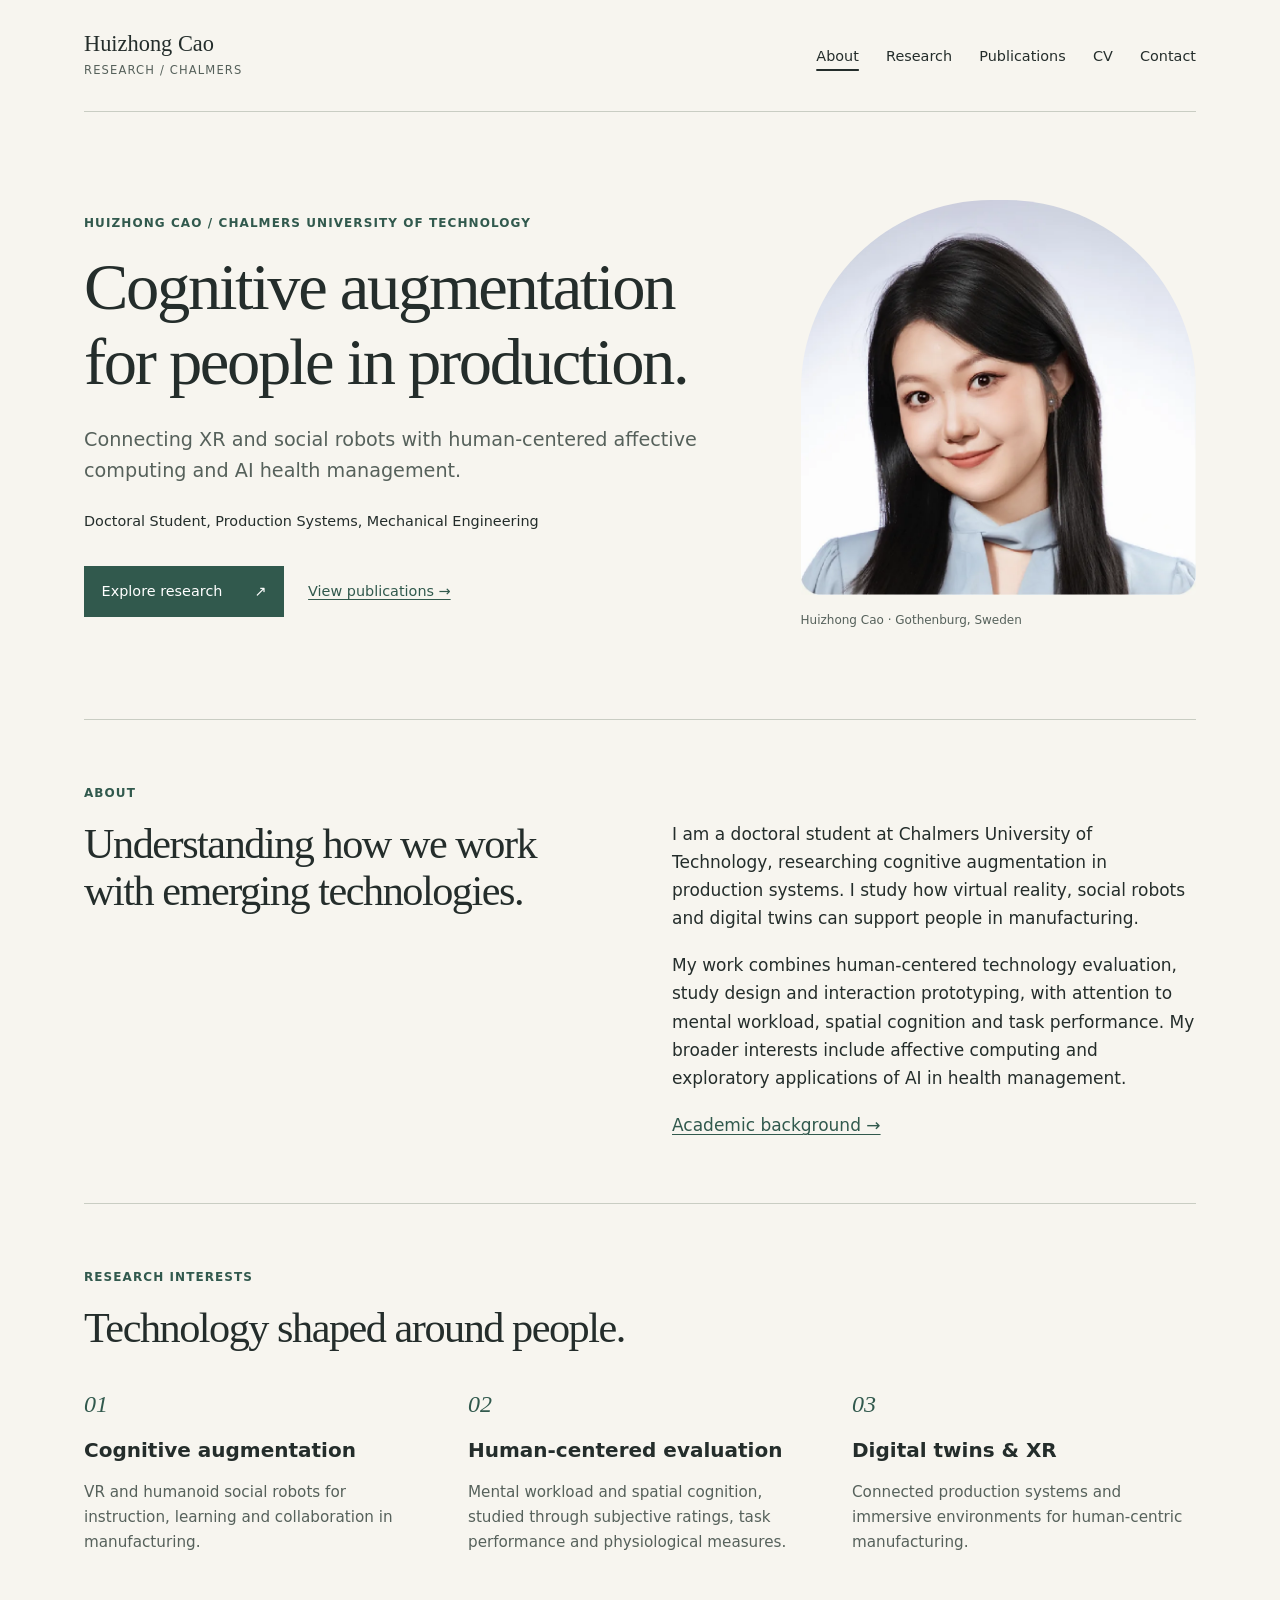
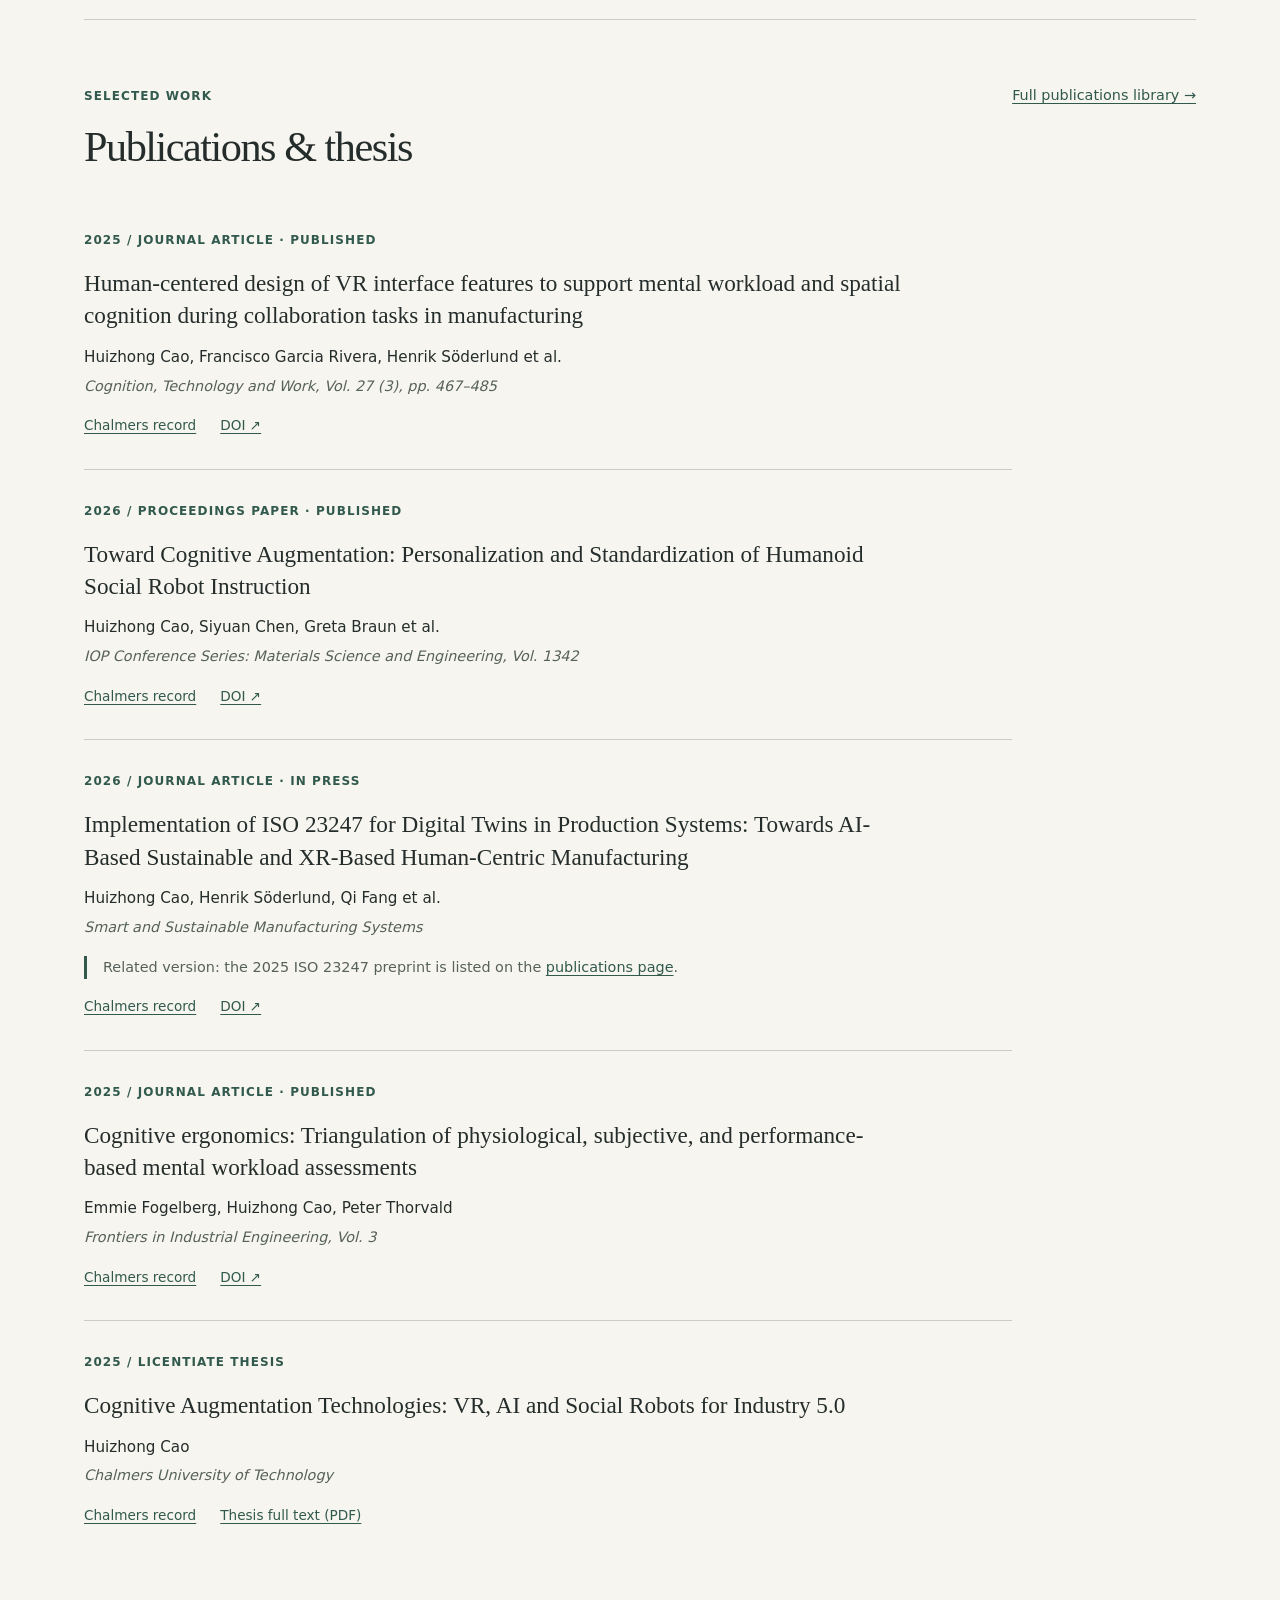
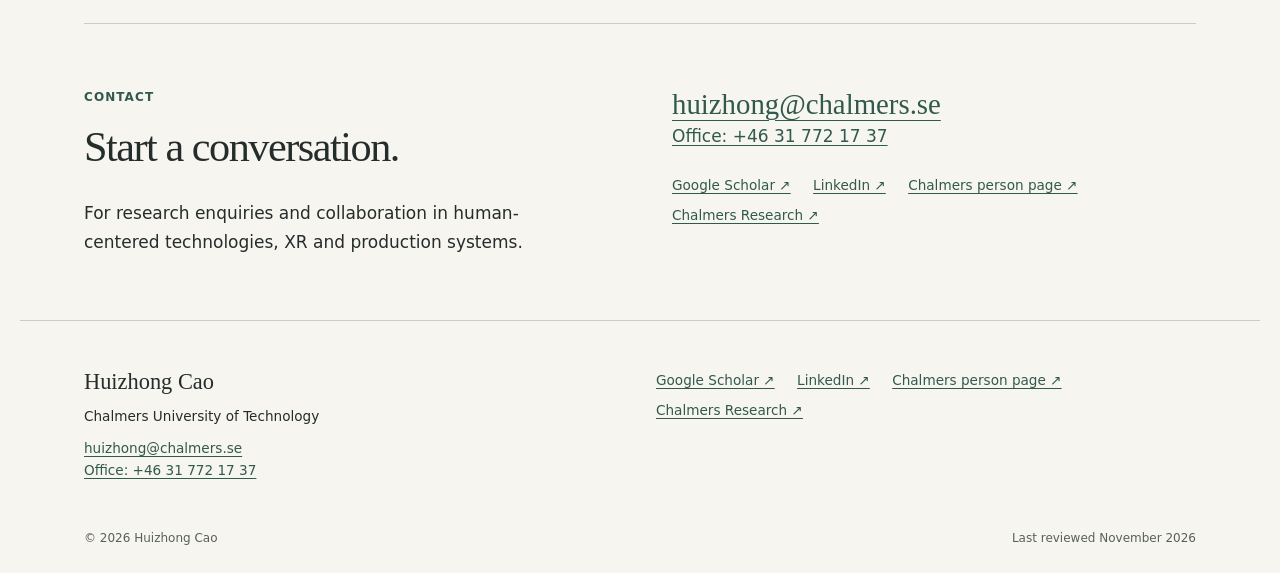
==== commit 4c6e6de2: "Redesign academic website as a lighter multi-page site" ====
--- a/index.html
+++ b/index.html
@@ -1,740 +1,11 @@
-<!DOCTYPE html>
-<html lang="en">
-<head>
-  <meta charset="UTF-8"/>
-  <meta name="viewport" content="width=device-width, initial-scale=1.0"/>
-  <title>Huizhong Cao — AI·XR·Design Researcher</title>
-  <link rel="preconnect" href="https://fonts.googleapis.com">
-  <link rel="preconnect" href="https://fonts.gstatic.com" crossorigin>
-  <link href="https://fonts.googleapis.com/css2?family=Cormorant+Garamond:ital,wght@0,300;0,400;0,600;1,300;1,400&family=DM+Mono:wght@300;400&family=Outfit:wght@300;400;500;600&display=swap" rel="stylesheet">
-  <style>
-    :root {
-      --bg: #0c0c10;
-      --bg2: #111118;
-      --card: #1a1a25;
-      --border: rgba(180,160,255,0.13);
-      --purple: #a78bfa;
-      --purple-light: #c4b5fd;
-      --gold: #d4a853;
-      --gold-light: #e8c47a;
-      --text: #e8e6f0;
-      --muted: #8a86a0;
-      --dim: #5a5670;
-      --teal: #5eead4;
-    }
-    *, *::before, *::after { box-sizing: border-box; margin: 0; padding: 0; }
-    html { scroll-behavior: smooth; }
-    body {
-      background: var(--bg);
-      color: var(--text);
-      font-family: 'Outfit', sans-serif;
-      font-weight: 300;
-      line-height: 1.7;
-      overflow-x: hidden;
-    }
-
-    /* noise */
-    body::after {
-      content: '';
-      position: fixed; inset: 0;
-      background-image: url("data:image/svg+xml,%3Csvg viewBox='0 0 200 200' xmlns='http://www.w3.org/2000/svg'%3E%3Cfilter id='n'%3E%3CfeTurbulence type='fractalNoise' baseFrequency='0.85' numOctaves='4' stitchTiles='stitch'/%3E%3C/filter%3E%3Crect width='100%25' height='100%25' filter='url(%23n)' opacity='0.035'/%3E%3C/svg%3E");
-      pointer-events: none; z-index: 1; opacity: 0.5;
-    }
-
-    canvas#bgc { position: fixed; inset: 0; z-index: 0; pointer-events: none; opacity: 0.45; }
-
-    .wrap { position: relative; z-index: 2; }
-
-    /* ── NAV ── */
-    nav {
-      position: fixed; top: 0; left: 0; right: 0; z-index: 100;
-      padding: 1.1rem 4rem;
-      display: flex; align-items: center; justify-content: space-between;
-      background: rgba(12,12,16,0.88);
-      backdrop-filter: blur(18px);
-      border-bottom: 1px solid var(--border);
-    }
-    .nav-logo { font-family: 'Cormorant Garamond', serif; font-size: 1.25rem; font-weight: 600; color: var(--purple-light); letter-spacing: 0.02em; }
-    .nav-links { display: flex; gap: 2.2rem; list-style: none; }
-    .nav-links a { color: var(--muted); text-decoration: none; font-family: 'DM Mono', monospace; font-size: 0.72rem; letter-spacing: 0.1em; text-transform: uppercase; transition: color 0.25s; }
-    .nav-links a:hover { color: var(--purple-light); }
-
-    /* ── PROGRESS ── */
-    #prog { position: fixed; top: 0; left: 0; height: 2px; background: linear-gradient(90deg, var(--purple), var(--gold)); z-index: 200; width: 0; transition: width 0.1s; }
-
-    /* ── HERO ── */
-    .hero {
-      min-height: 100vh;
-      display: grid;
-      grid-template-columns: 1fr 380px;
-      gap: 4rem;
-      align-items: center;
-      padding: 8rem 6rem 5rem;
-      max-width: 1280px;
-      margin: 0 auto;
-    }
-    .tag {
-      display: inline-block;
-      font-family: 'DM Mono', monospace; font-size: 0.68rem; letter-spacing: 0.18em; text-transform: uppercase;
-      color: var(--gold); border: 1px solid rgba(212,168,83,0.32);
-      padding: 0.3rem 0.75rem; border-radius: 2px; margin-bottom: 1.6rem;
-      animation: fu 0.9s 0.1s both;
-    }
-    .hero-name {
-      font-family: 'Cormorant Garamond', serif;
-      font-size: clamp(3.5rem,6vw,5.8rem); font-weight: 300; line-height: 1.0; letter-spacing: -0.02em;
-      margin-bottom: 0.3rem; animation: fu 0.9s 0.2s both;
-    }
-    .hero-name em { font-style: italic; color: var(--purple-light); }
-    .hero-sub {
-      font-family: 'Cormorant Garamond', serif; font-size: clamp(1.1rem,1.8vw,1.5rem);
-      font-weight: 300; font-style: italic; color: var(--muted); margin-bottom: 1.8rem;
-      animation: fu 0.9s 0.3s both;
-    }
-    .hero-desc { font-size: 0.92rem; color: var(--muted); max-width: 500px; line-height: 1.85; margin-bottom: 2rem; animation: fu 0.9s 0.4s both; }
-    .kws { display: flex; flex-wrap: wrap; gap: 0.5rem; margin-bottom: 2.2rem; animation: fu 0.9s 0.45s both; }
-    .kw {
-      font-family: 'DM Mono', monospace; font-size: 0.68rem; color: var(--teal);
-      border: 1px solid rgba(94,234,212,0.22); padding: 0.22rem 0.65rem; border-radius: 20px;
-    }
-    .btns { display: flex; gap: 0.8rem; flex-wrap: wrap; animation: fu 0.9s 0.5s both; }
-    .btn {
-      display: inline-flex; align-items: center; gap: 0.45rem;
-      padding: 0.65rem 1.4rem; font-size: 0.75rem; font-family: 'DM Mono', monospace;
-      letter-spacing: 0.08em; text-transform: uppercase; text-decoration: none;
-      border-radius: 3px; transition: all 0.25s; cursor: pointer; border: none;
-    }
-    .btn-p { background: var(--purple); color: #0c0c10; font-weight: 400; }
-    .btn-p:hover { background: var(--purple-light); transform: translateY(-2px); box-shadow: 0 6px 20px rgba(167,139,250,0.3); }
-    .btn-o { border: 1px solid var(--border); color: var(--muted); background: transparent; }
-    .btn-o:hover { border-color: var(--purple); color: var(--purple-light); transform: translateY(-2px); }
-
-    /* photo card */
-    .photo-card { animation: fu 0.9s 0.25s both; position: relative; }
-    .photo-card::before {
-      content: ''; position: absolute; inset: -2px;
-      background: linear-gradient(135deg, var(--purple), transparent 50%, var(--gold));
-      border-radius: 6px; z-index: -1; opacity: 0.45;
-    }
-    .photo-inner { background: var(--card); border-radius: 5px; overflow: hidden; border: 1px solid var(--border); }
-    .photo-inner img { width: 100%; display: block; aspect-ratio: 3/4; object-fit: cover; object-position: top center; }
-    .photo-meta { padding: 1rem 1.3rem; border-top: 1px solid var(--border); display: flex; flex-direction: column; gap: 0.35rem; }
-    .pmeta { display: flex; align-items: center; gap: 0.55rem; font-size: 0.75rem; color: var(--muted); font-family: 'DM Mono', monospace; }
-
-    /* ── SECTION BASE ── */
-    .sec { max-width: 1280px; margin: 0 auto; padding: 5.5rem 6rem; }
-    hr.div { border: none; border-top: 1px solid var(--border); max-width: 1280px; margin: 0 auto; }
-    .sec-label { font-family: 'DM Mono', monospace; font-size: 0.68rem; letter-spacing: 0.2em; text-transform: uppercase; color: var(--gold); margin-bottom: 0.5rem; }
-    .sec-title { font-family: 'Cormorant Garamond', serif; font-size: clamp(2rem,3.5vw,3rem); font-weight: 300; line-height: 1.1; margin-bottom: 2.8rem; }
-    .sec-title em { font-style: italic; color: var(--purple-light); }
-
-    /* ── STAT STRIP ── */
-    .stat-strip {
-      display: flex; gap: 0; max-width: 1280px; margin: 0 auto;
-      border-top: 1px solid var(--border); border-bottom: 1px solid var(--border);
-      background: var(--card);
-    }
-    .stat { flex: 1; padding: 2rem; text-align: center; border-right: 1px solid var(--border); }
-    .stat:last-child { border-right: none; }
-    .stat-n { font-family: 'Cormorant Garamond', serif; font-size: 2.8rem; font-weight: 600; color: var(--purple-light); line-height: 1; }
-    .stat-l { font-family: 'DM Mono', monospace; font-size: 0.6rem; color: var(--dim); letter-spacing: 0.12em; text-transform: uppercase; margin-top: 0.3rem; }
-
-    /* ── EXP CARDS ── */
-    .exp-grid { display: grid; gap: 1.2rem; }
-    .exp-card {
-      background: var(--card); border: 1px solid var(--border); border-radius: 4px;
-      padding: 1.8rem 2rem; display: grid; grid-template-columns: 1fr auto; gap: 1rem;
-      position: relative; overflow: hidden; transition: border-color 0.25s, transform 0.25s;
-    }
-    .exp-card::before {
-      content: ''; position: absolute; left: 0; top: 0; bottom: 0; width: 3px;
-      background: linear-gradient(to bottom, var(--purple), var(--gold)); opacity: 0; transition: opacity 0.25s;
-    }
-    .exp-card:hover { border-color: rgba(167,139,250,0.3); transform: translateX(4px); }
-    .exp-card:hover::before { opacity: 1; }
-    .exp-role { font-family: 'Cormorant Garamond', serif; font-size: 1.3rem; font-weight: 600; margin-bottom: 0.2rem; }
-    .exp-org { font-family: 'DM Mono', monospace; font-size: 0.68rem; color: var(--purple); letter-spacing: 0.08em; text-transform: uppercase; margin-bottom: 0.7rem; }
-    .exp-bullets { list-style: none; display: flex; flex-direction: column; gap: 0.35rem; }
-    .exp-bullets li { font-size: 0.85rem; color: var(--muted); padding-left: 1.1rem; position: relative; }
-    .exp-bullets li::before { content: '→'; position: absolute; left: 0; color: var(--gold); font-size: 0.72rem; }
-    .exp-meta { text-align: right; flex-shrink: 0; }
-    .exp-date { font-family: 'DM Mono', monospace; font-size: 0.65rem; color: var(--dim); white-space: nowrap; }
-    .exp-loc { font-family: 'DM Mono', monospace; font-size: 0.62rem; color: var(--dim); margin-top: 0.25rem; }
-    .etag {
-      display: inline-block; margin-top: 0.75rem;
-      font-family: 'DM Mono', monospace; font-size: 0.58rem; letter-spacing: 0.1em; text-transform: uppercase;
-      padding: 0.18rem 0.55rem; border-radius: 20px; border: 1px solid;
-    }
-    .t-r { color: var(--purple-light); border-color: rgba(167,139,250,0.3); }
-    .t-s { color: var(--gold); border-color: rgba(212,168,83,0.3); }
-    .t-d { color: var(--teal); border-color: rgba(94,234,212,0.3); }
-    .t-eu { color: #86efac; border-color: rgba(134,239,172,0.3); }
-
-    /* ── EDUCATION ── */
-    .edu-grid { display: grid; grid-template-columns: repeat(3,1fr); gap: 1.2rem; }
-    .edu-card {
-      background: var(--card); border: 1px solid var(--border); border-radius: 4px; padding: 1.8rem;
-      transition: all 0.25s;
-    }
-    .edu-card:hover { border-color: rgba(167,139,250,0.3); transform: translateY(-4px); box-shadow: 0 14px 36px rgba(0,0,0,0.3); }
-    .edu-school { font-family: 'DM Mono', monospace; font-size: 0.65rem; color: var(--purple); letter-spacing: 0.08em; text-transform: uppercase; margin-bottom: 0.4rem; }
-    .edu-deg { font-family: 'Cormorant Garamond', serif; font-size: 1.2rem; font-weight: 600; line-height: 1.25; margin-bottom: 0.4rem; }
-    .edu-date { font-family: 'DM Mono', monospace; font-size: 0.62rem; color: var(--dim); margin-bottom: 0.7rem; }
-    .edu-note { font-size: 0.82rem; color: var(--muted); line-height: 1.65; }
-    .edu-award { display: inline-block; margin-top: 0.7rem; font-family: 'DM Mono', monospace; font-size: 0.58rem; color: var(--gold); border: 1px solid rgba(212,168,83,0.3); padding: 0.18rem 0.55rem; border-radius: 20px; }
-
-    /* ── SKILLS ── */
-    .skills-wrap { display: grid; grid-template-columns: 1fr 1fr; gap: 3rem; }
-    .sk-label { font-family: 'DM Mono', monospace; font-size: 0.65rem; letter-spacing: 0.15em; text-transform: uppercase; color: var(--gold); margin-bottom: 1rem; }
-    .chips { display: flex; flex-wrap: wrap; gap: 0.5rem; margin-bottom: 2rem; }
-    .chip { font-family: 'DM Mono', monospace; font-size: 0.68rem; padding: 0.35rem 0.8rem; border-radius: 3px; border: 1px solid; transition: all 0.2s; cursor: default; }
-    .chip-t { background: rgba(167,139,250,0.07); border-color: rgba(167,139,250,0.2); color: var(--purple-light); }
-    .chip-t:hover { background: rgba(167,139,250,0.14); transform: translateY(-1px); }
-    .chip-s { background: rgba(212,168,83,0.06); border-color: rgba(212,168,83,0.2); color: var(--gold-light); }
-    .lang-list { display: flex; flex-direction: column; gap: 0.9rem; }
-    .lang-row { display: flex; align-items: center; gap: 0.9rem; }
-    .lang-name { font-family: 'DM Mono', monospace; font-size: 0.75rem; color: var(--text); width: 88px; }
-    .dots { display: flex; gap: 0.35rem; }
-    .dot { width: 8px; height: 8px; border-radius: 50%; border: 1px solid rgba(167,139,250,0.3); }
-    .dot.on { background: var(--purple); border-color: var(--purple); }
-    .lang-lvl { font-family: 'DM Mono', monospace; font-size: 0.62rem; color: var(--dim); margin-left: 0.4rem; }
-
-    /* ── PROUD ── */
-    .proud-grid { display: grid; grid-template-columns: repeat(3,1fr); gap: 1.2rem; }
-    .proud-card { background: var(--card); border: 1px solid var(--border); border-radius: 4px; padding: 1.6rem; transition: all 0.25s; }
-    .proud-card:hover { border-color: rgba(167,139,250,0.3); transform: translateY(-4px); }
-    .proud-ico { font-size: 1.6rem; margin-bottom: 0.8rem; }
-    .proud-t { font-family: 'Cormorant Garamond', serif; font-size: 1.1rem; font-weight: 600; color: var(--purple-light); margin-bottom: 0.4rem; }
-    .proud-d { font-size: 0.83rem; color: var(--muted); line-height: 1.7; }
-
-    /* ── CONTACT ── */
-    .contact-wrap { display: grid; grid-template-columns: 1fr 1fr; gap: 4rem; align-items: start; }
-    .contact-intro { font-family: 'Cormorant Garamond', serif; font-size: 1.45rem; font-style: italic; color: var(--muted); line-height: 1.55; margin-bottom: 1.5rem; }
-    .contact-body { font-size: 0.87rem; color: var(--muted); line-height: 1.8; }
-    .c-list { display: flex; flex-direction: column; gap: 0.9rem; margin-top: 0.5rem; }
-    .c-item { display: flex; align-items: center; gap: 0.9rem; font-family: 'DM Mono', monospace; font-size: 0.75rem; color: var(--muted); text-decoration: none; transition: color 0.25s; }
-    .c-item:hover { color: var(--purple-light); }
-    .c-ico { width: 34px; height: 34px; border-radius: 4px; background: var(--card); border: 1px solid var(--border); display: flex; align-items: center; justify-content: center; flex-shrink: 0; transition: all 0.25s; }
-    .c-item:hover .c-ico { border-color: var(--purple); background: rgba(167,139,250,0.1); }
-
-    /* ── FOOTER ── */
-    footer { border-top: 1px solid var(--border); padding: 1.8rem 6rem; max-width: 1280px; margin: 0 auto; display: flex; justify-content: space-between; align-items: center; }
-    .ft { font-family: 'DM Mono', monospace; font-size: 0.62rem; color: var(--dim); letter-spacing: 0.08em; }
-
-    /* ── ANIMATIONS ── */
-    @keyframes fu { from { opacity: 0; transform: translateY(18px); } to { opacity: 1; transform: translateY(0); } }
-
-    /* ── RESPONSIVE ── */
-    @media (max-width: 1024px) {
-      .hero { grid-template-columns: 1fr; padding: 7rem 3rem 4rem; }
-      .photo-card { display: none; }
-      .sec { padding: 4rem 3rem; }
-      nav { padding: 1rem 2rem; }
-      footer { padding: 1.5rem 2rem; }
-      .edu-grid { grid-template-columns: 1fr 1fr; }
-      .proud-grid { grid-template-columns: 1fr 1fr; }
-      .contact-wrap { grid-template-columns: 1fr; gap: 2rem; }
-      .stat-strip { flex-wrap: wrap; }
-    }
-    @media (max-width: 640px) {
-      .edu-grid, .proud-grid, .skills-wrap { grid-template-columns: 1fr; }
-      .nav-links { display: none; }
-      .exp-card { grid-template-columns: 1fr; }
-      .exp-meta { text-align: left; }
-    }
-  </style>
-</head>
-<body>
-<div id="prog"></div>
-<canvas id="bgc"></canvas>
-
-<div class="wrap">
-
-<!-- NAV -->
-<nav>
-  <span class="nav-logo">Huizhong Cao</span>
-  <ul class="nav-links">
-    <li><a href="#about">About</a></li>
-    <li><a href="#experience">Experience</a></li>
-    <li><a href="#research">Research</a></li>
-    <li><a href="#education">Education</a></li>
-    <li><a href="#skills">Skills</a></li>
-    <li><a href="#contact">Contact</a></li>
-  </ul>
-</nav>
-
-<!-- HERO -->
-<section class="hero" id="about">
-  <div>
-    <span class="tag">PhD Candidate · Designer · Entrepreneur</span>
-    <h1 class="hero-name">Huizhong<br><em>Cao</em></h1>
-    <p class="hero-sub">AI-integrated XR for optimized user experience<br>&amp; smart production systems</p>
-    <p class="hero-desc">Researcher at Chalmers University of Technology exploring the intersection of extended reality, artificial intelligence, and human-centered design — building bridges between cutting-edge technology and meaningful human experiences across Industry 5.0 contexts.</p>
-    <div class="kws">
-      <span class="kw">Digital Twin</span><span class="kw">VR / AR / XR</span><span class="kw">Cognitive Load</span>
-      <span class="kw">Human-Centric Automation</span><span class="kw">Industry 5.0</span>
-      <span class="kw">UX / UI</span><span class="kw">Social Robotics</span>
-    </div>
-    <div class="btns">
-      <a href="https://scholar.google.com/citations?user=7JIwY8oAAAAJ&hl=en" target="_blank" class="btn btn-p">
-        <svg width="13" height="13" viewBox="0 0 24 24" fill="currentColor"><path d="M12 24a7 7 0 1 1 0-14 7 7 0 0 1 0 14zm0-24L0 9.5l4.838 3.94A8 8 0 0 1 12 10a8 8 0 0 1 7.162 3.44L24 9.5z"/></svg>
-        Google Scholar
-      </a>
-      <a href="https://www.linkedin.com/in/huizhongcao/" target="_blank" class="btn btn-o">
-        <svg width="13" height="13" viewBox="0 0 24 24" fill="currentColor"><path d="M20.447 20.452h-3.554v-5.569c0-1.328-.027-3.037-1.852-3.037-1.853 0-2.136 1.445-2.136 2.939v5.667H9.351V9h3.414v1.561h.046c.477-.9 1.637-1.85 3.37-1.85 3.601 0 4.267 2.37 4.267 5.455v6.286zM5.337 7.433a2.062 2.062 0 0 1-2.063-2.065 2.064 2.064 0 1 1 2.063 2.065zm1.782 13.019H3.555V9h3.564v11.452zM22.225 0H1.771C.792 0 0 .774 0 1.729v20.542C0 23.227.792 24 1.771 24h20.451C23.2 24 24 23.227 24 22.271V1.729C24 .774 23.2 0 22.222 0h.003z"/></svg>
-        LinkedIn
-      </a>
-      <a href="mailto:huizhong@chalmers.se" class="btn btn-o">
-        <svg width="13" height="13" viewBox="0 0 24 24" fill="none" stroke="currentColor" stroke-width="2"><path d="M4 4h16c1.1 0 2 .9 2 2v12c0 1.1-.9 2-2 2H4c-1.1 0-2-.9-2-2V6c0-1.1.9-2 2-2z"/><polyline points="22,6 12,13 2,6"/></svg>
-        Email
-      </a>
-      <a href="https://research.chalmers.se/en/person/huizhong" target="_blank" class="btn btn-o">Chalmers Profile</a>
-    </div>
-  </div>
-
-  <div class="photo-card">
-    <div class="photo-inner">
-      <img src="[data-uri]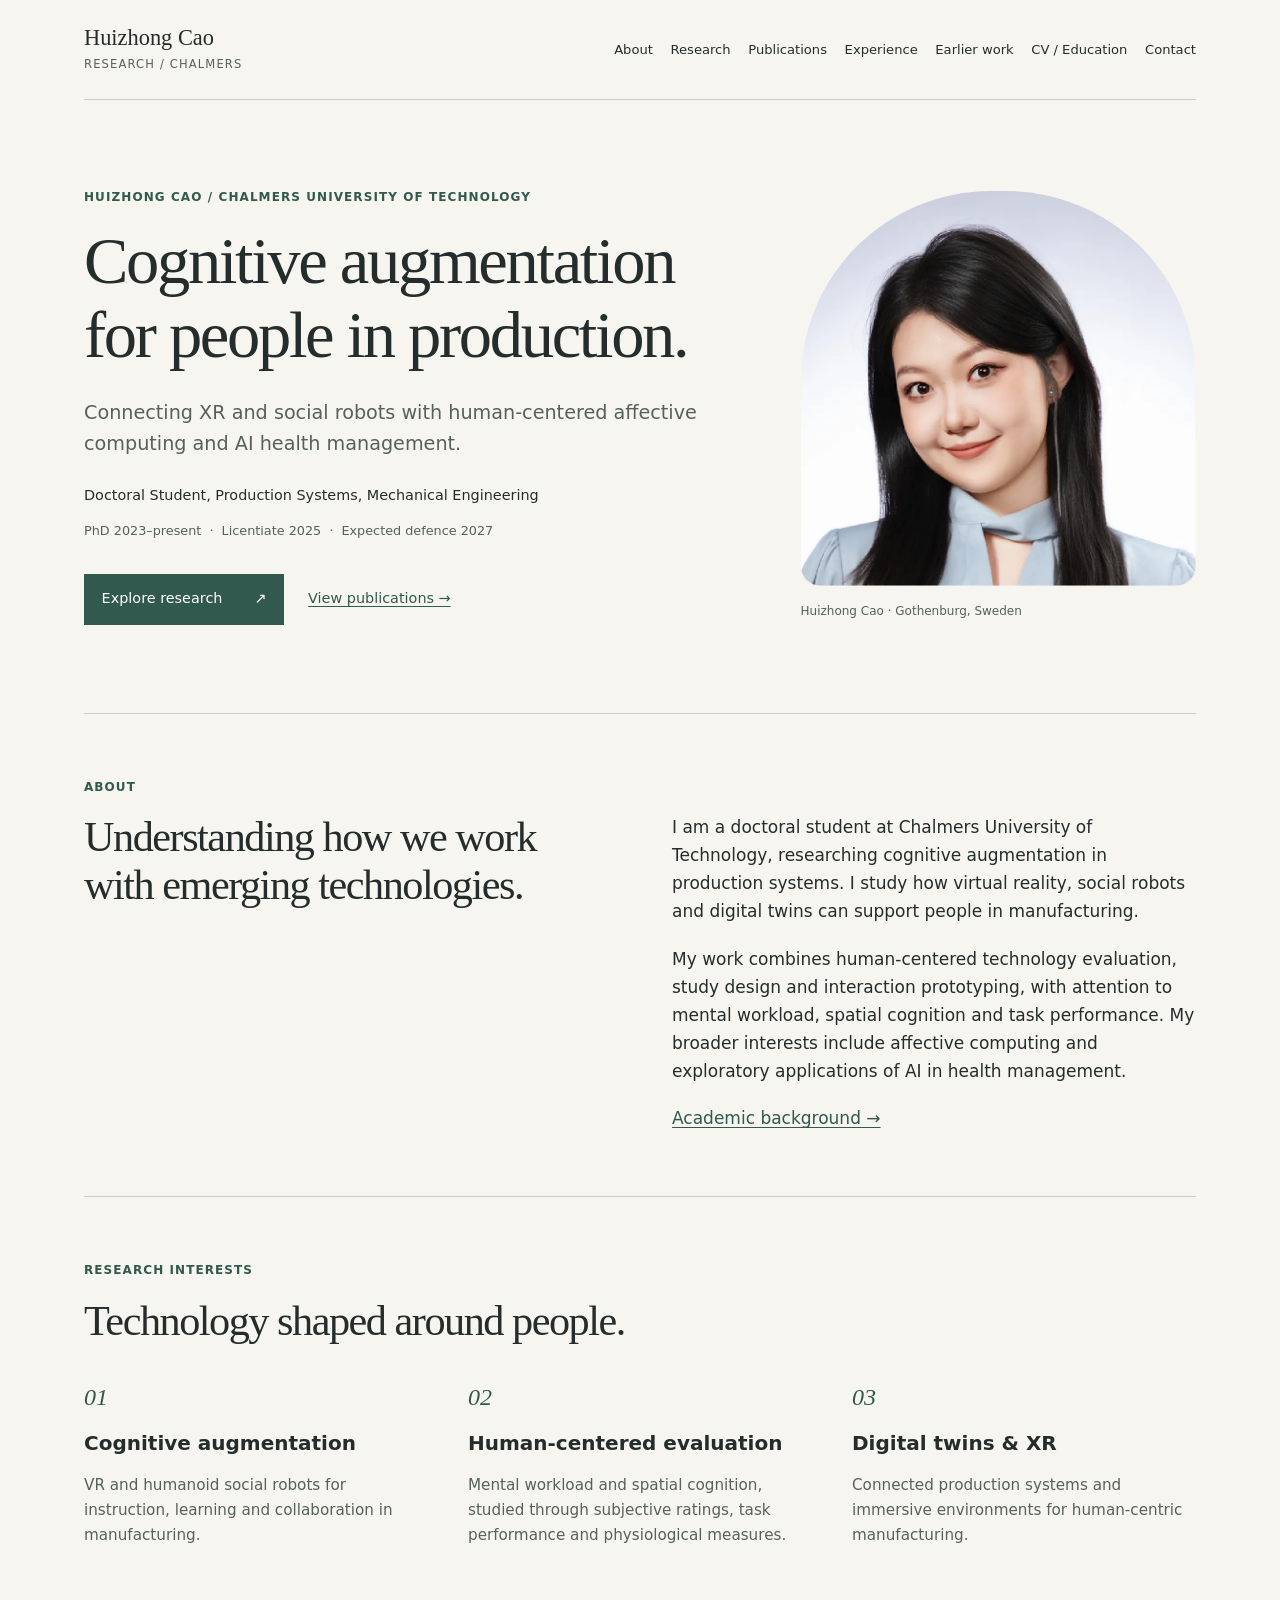
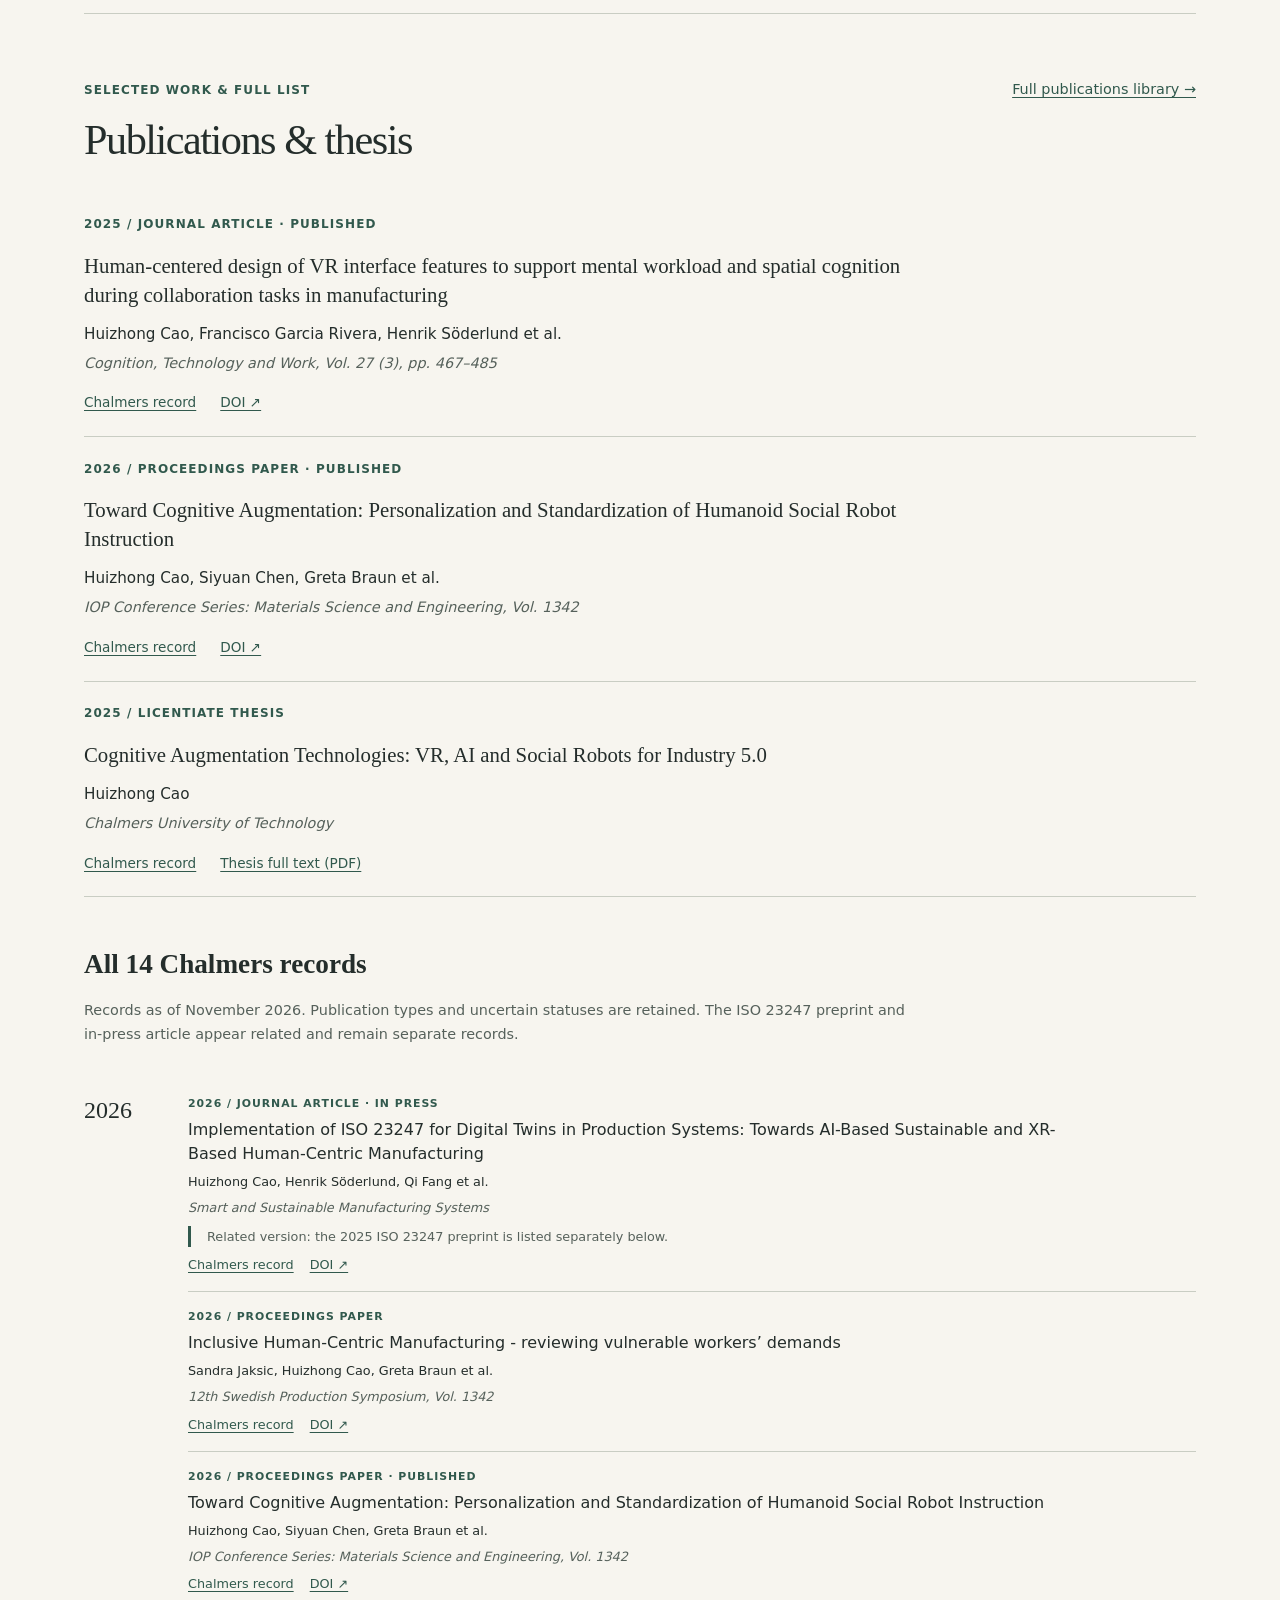
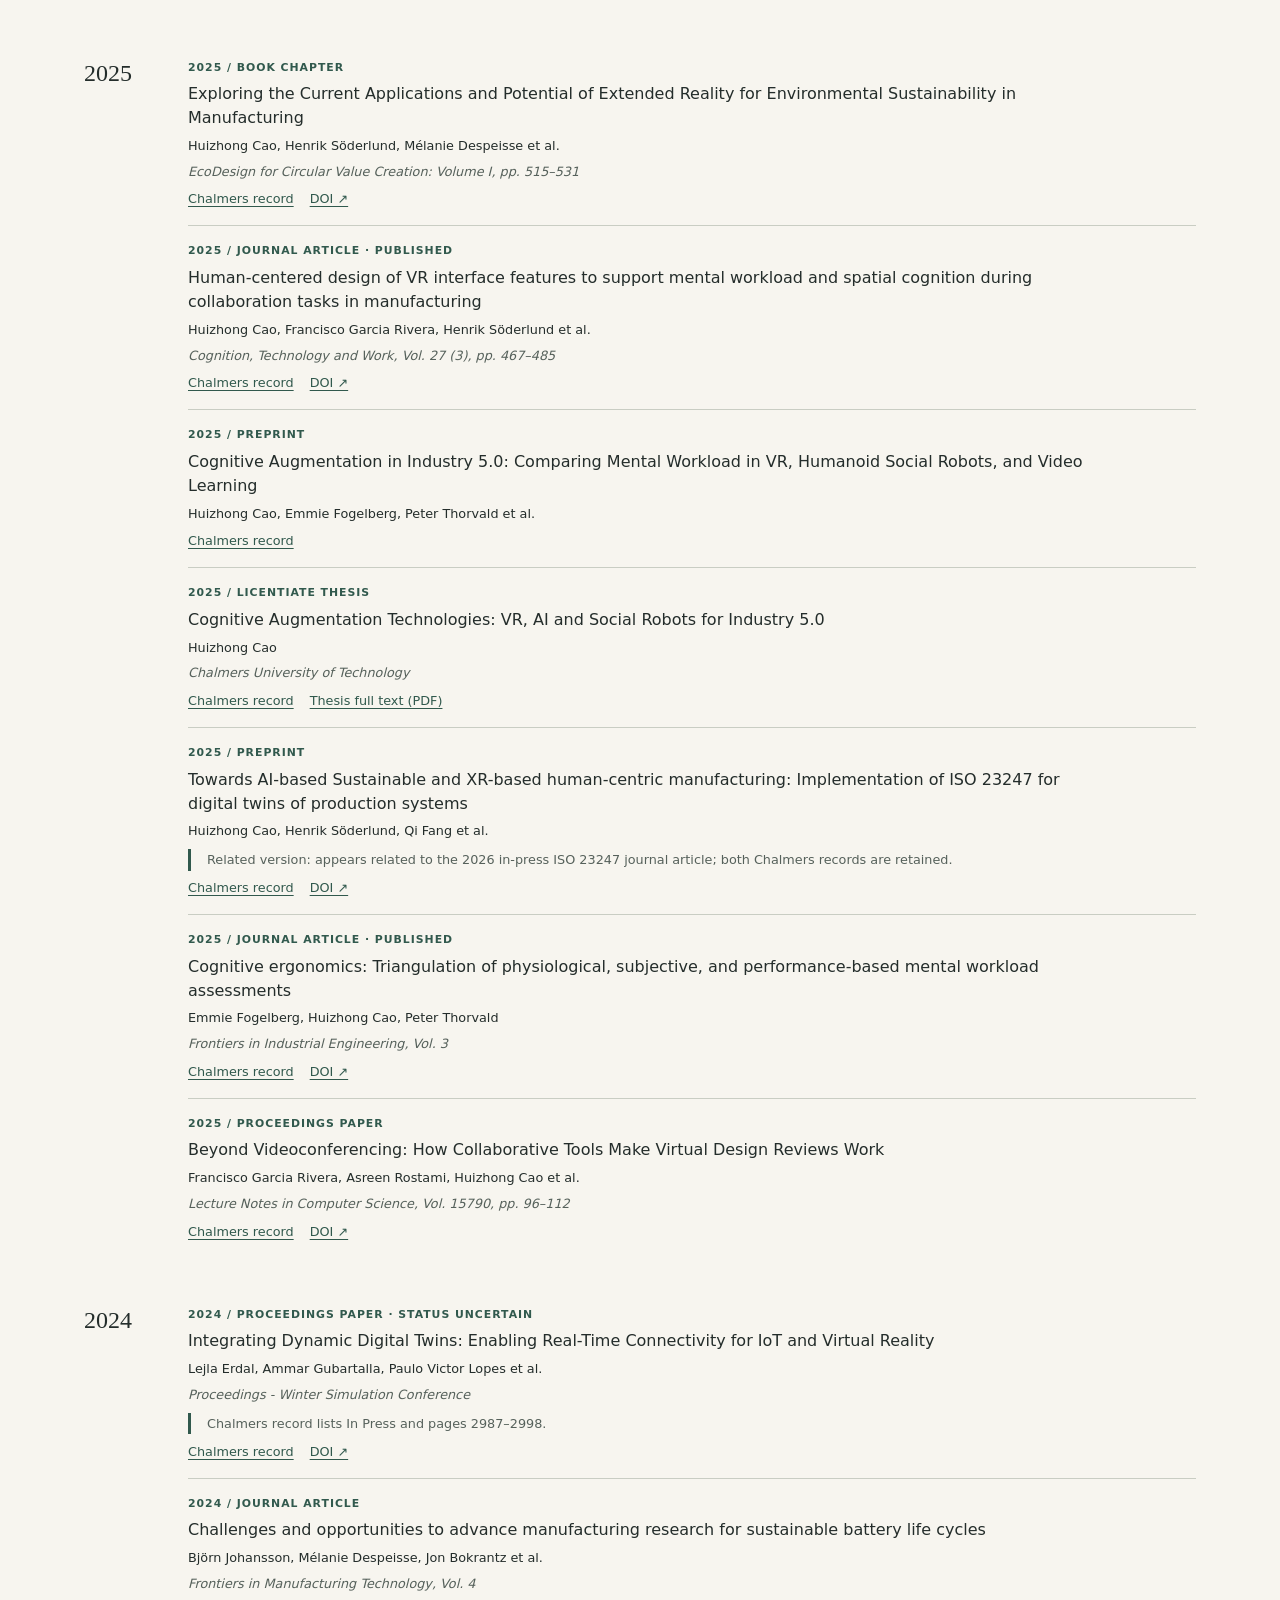
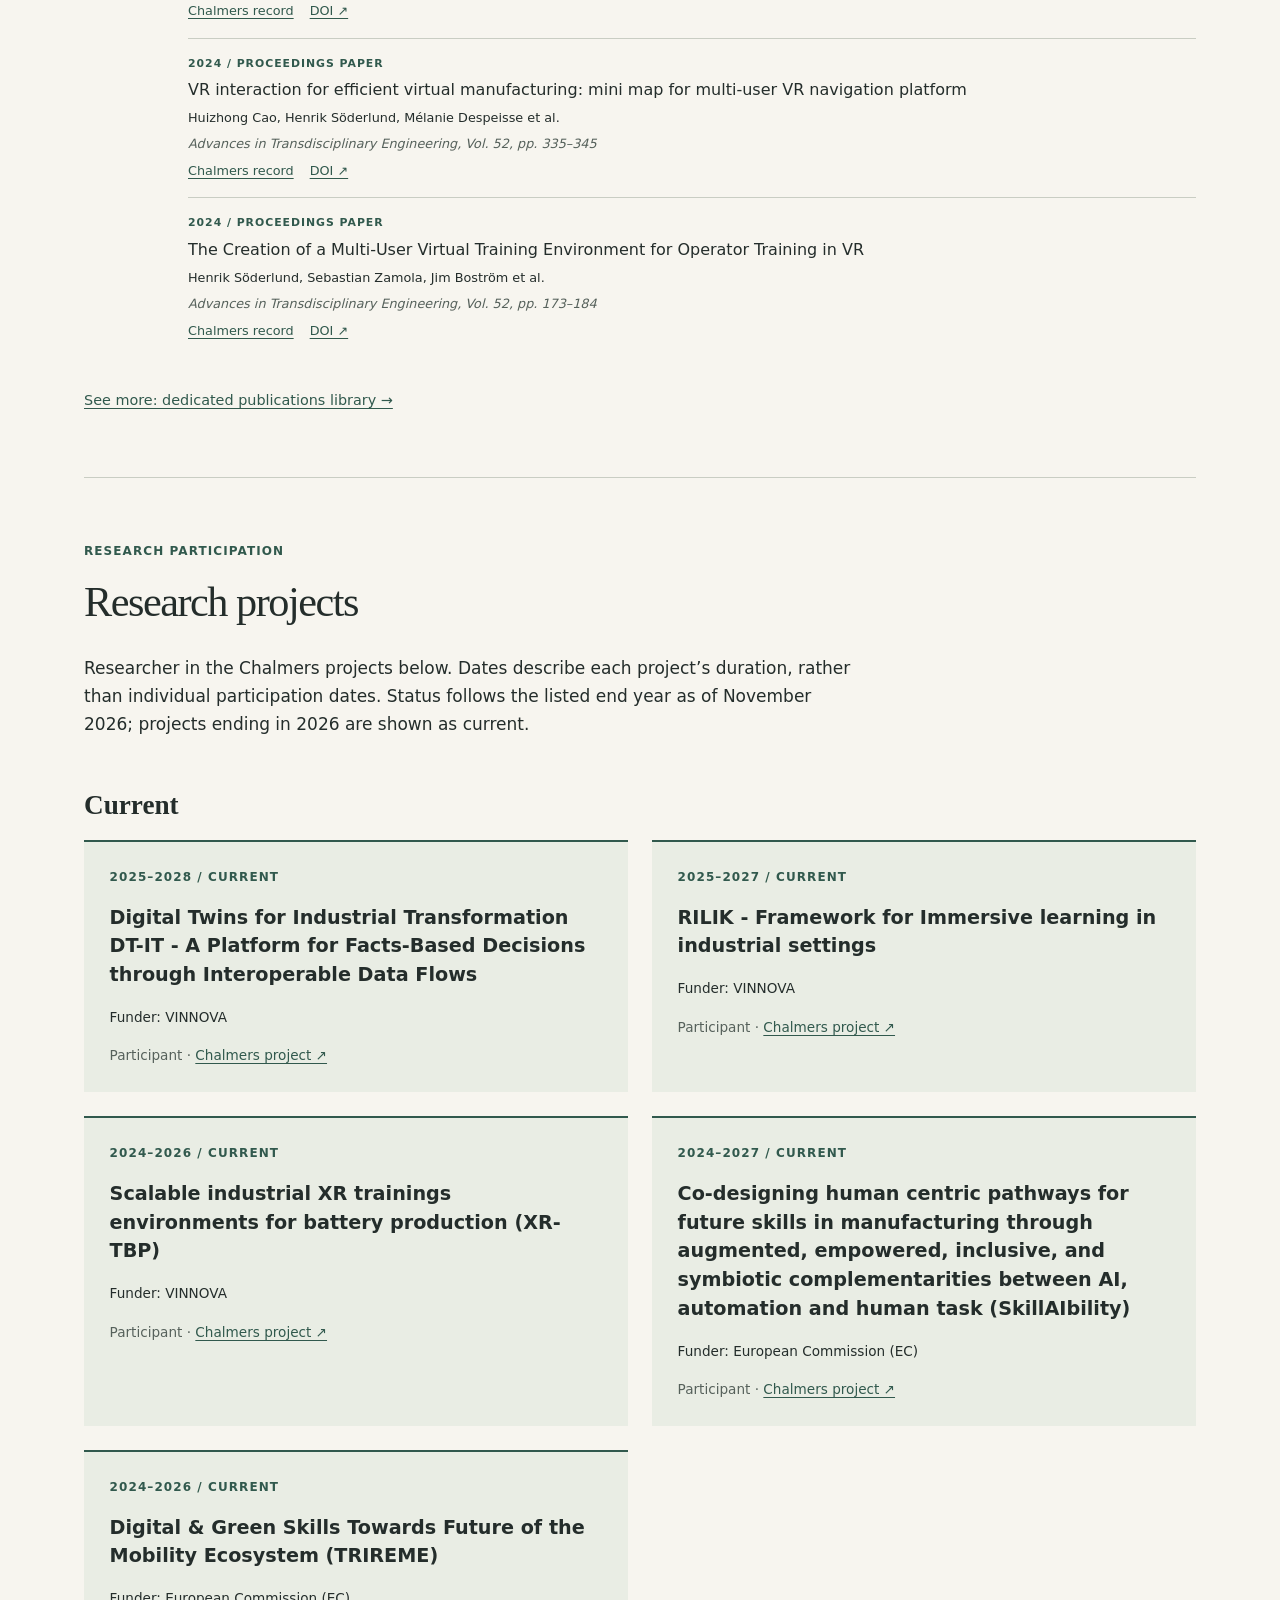
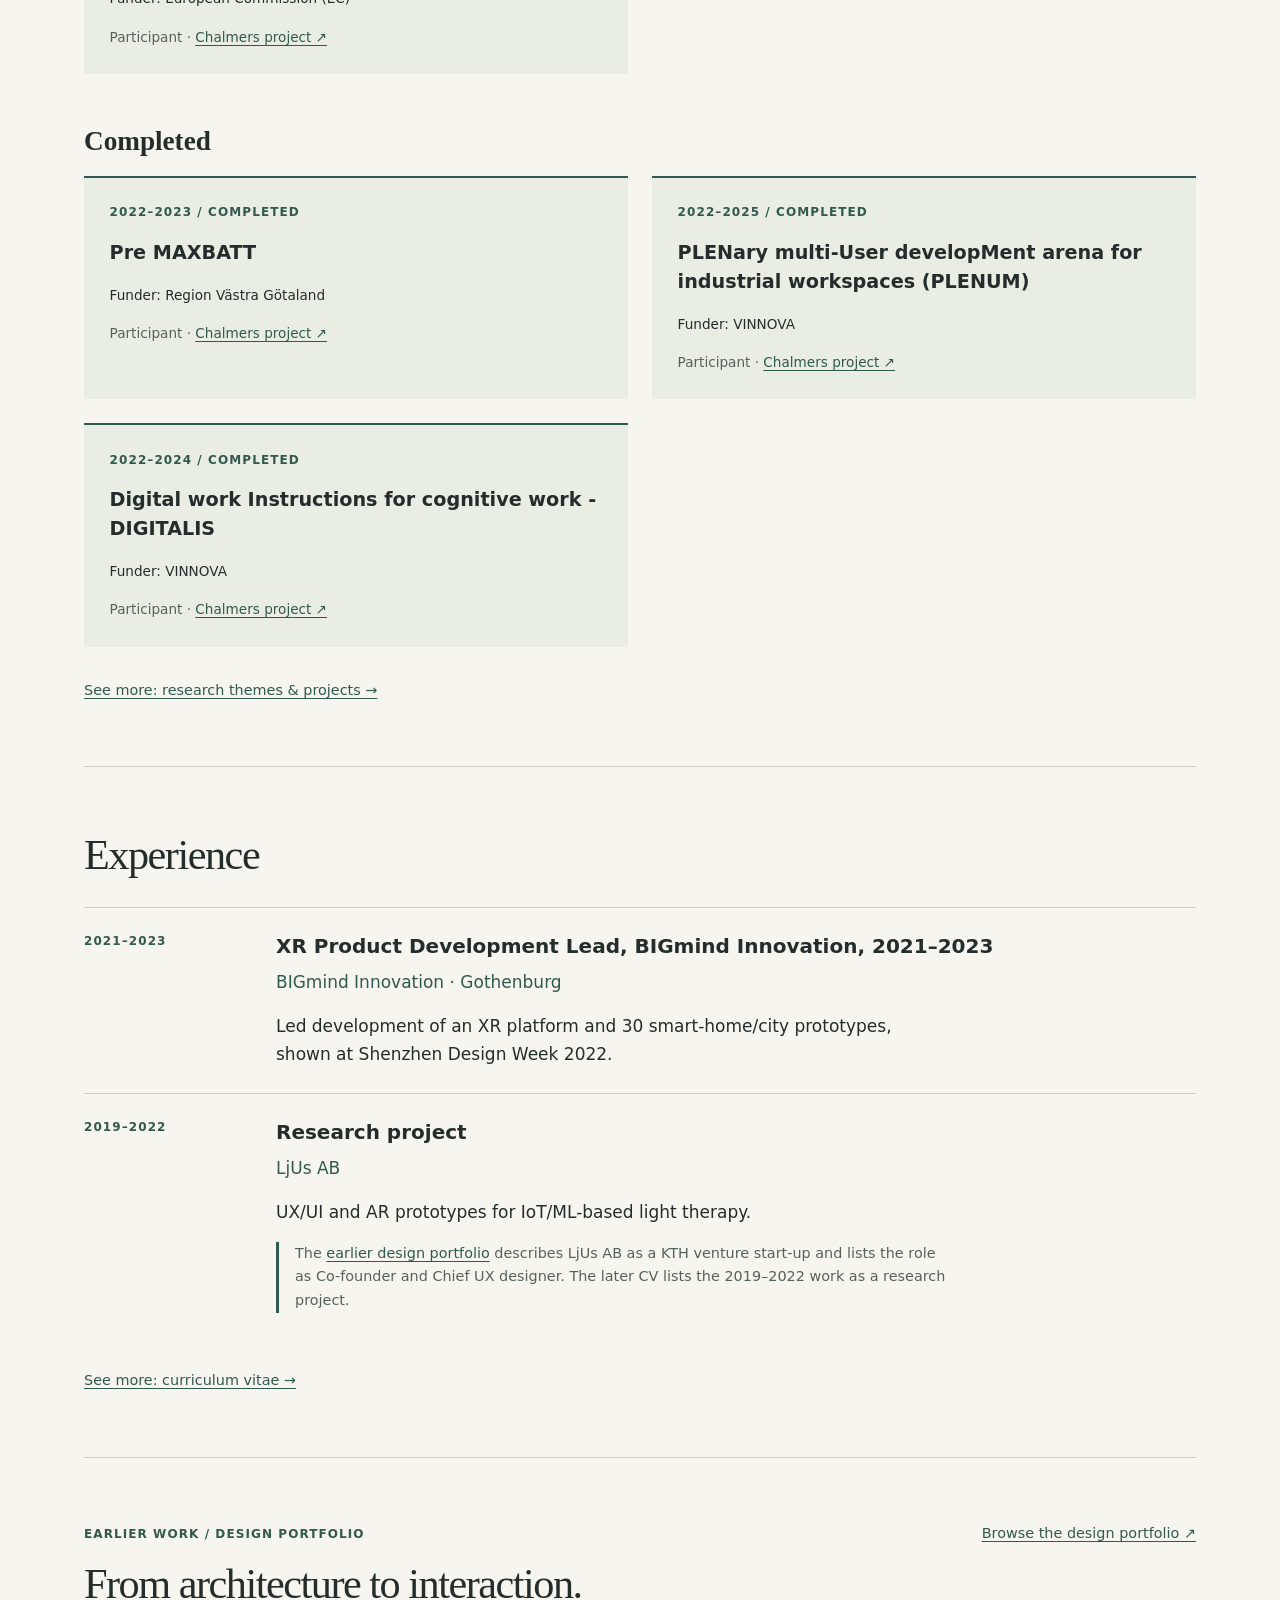
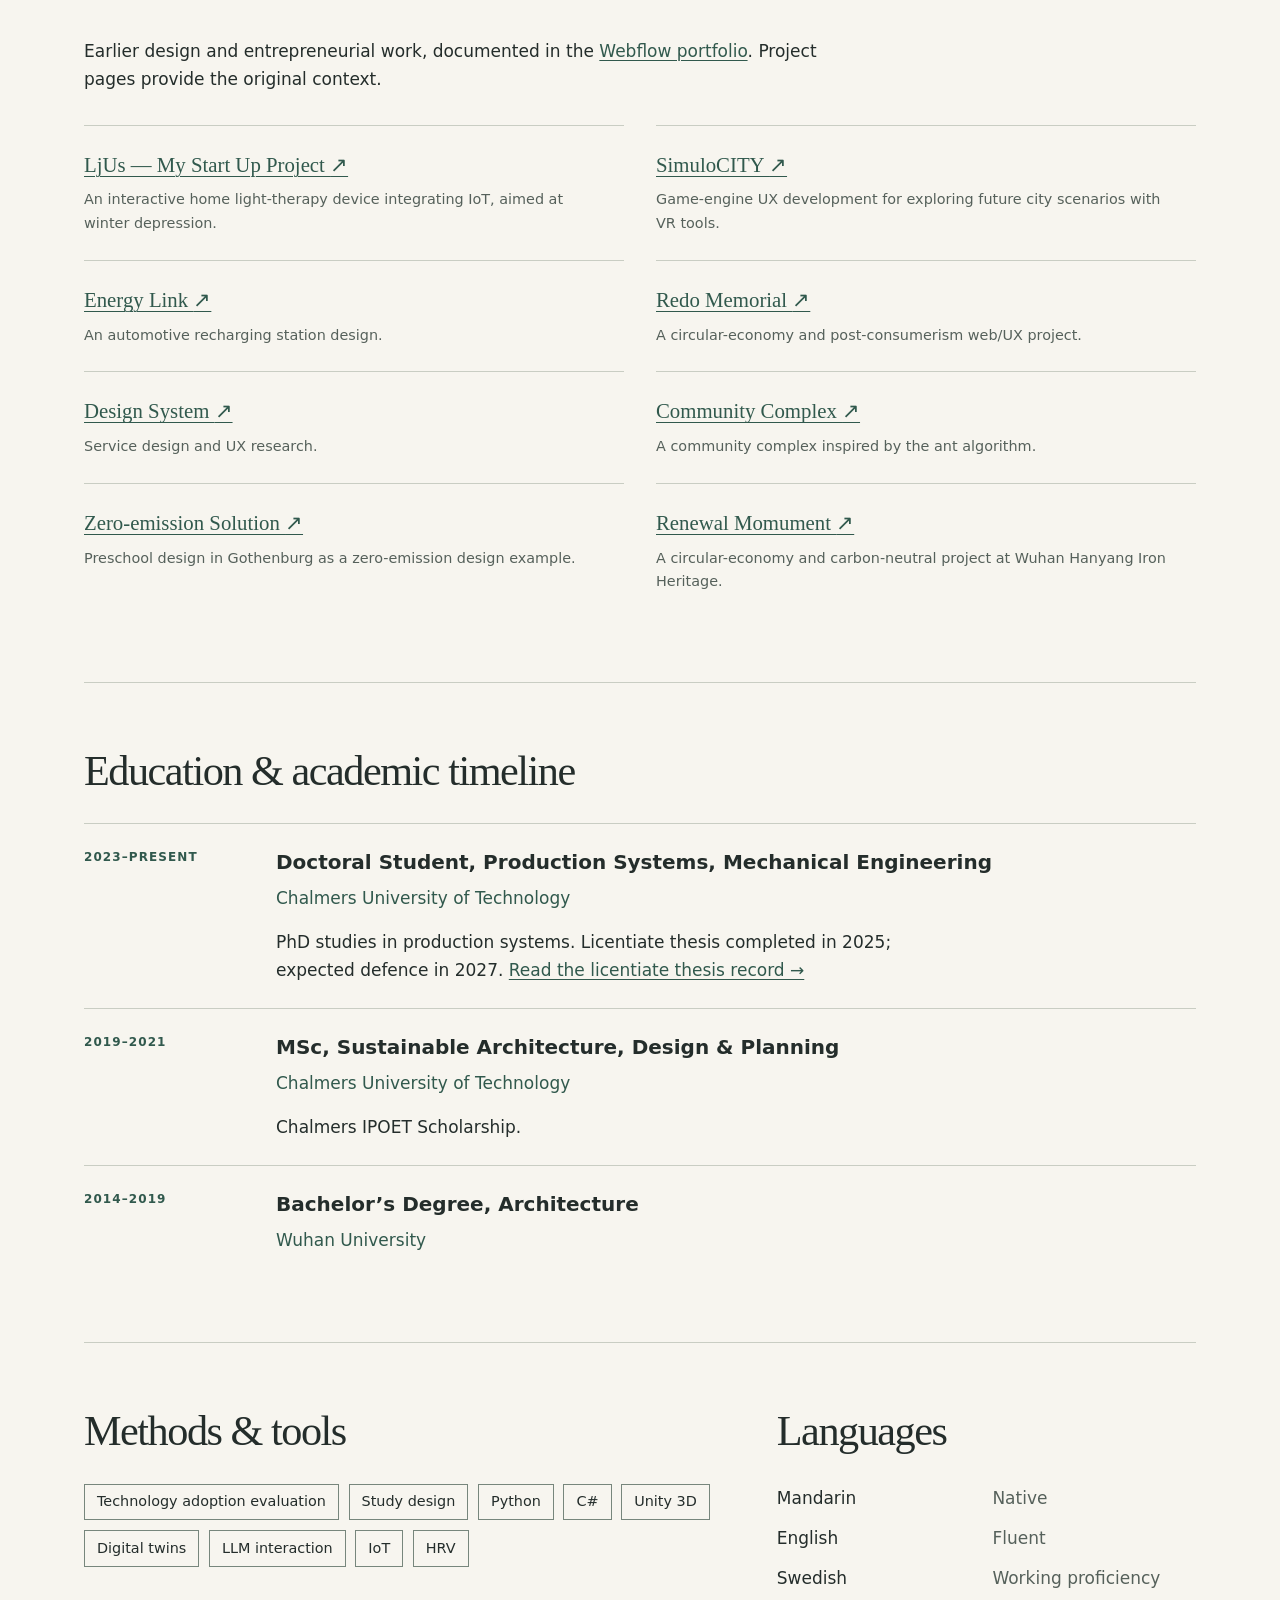
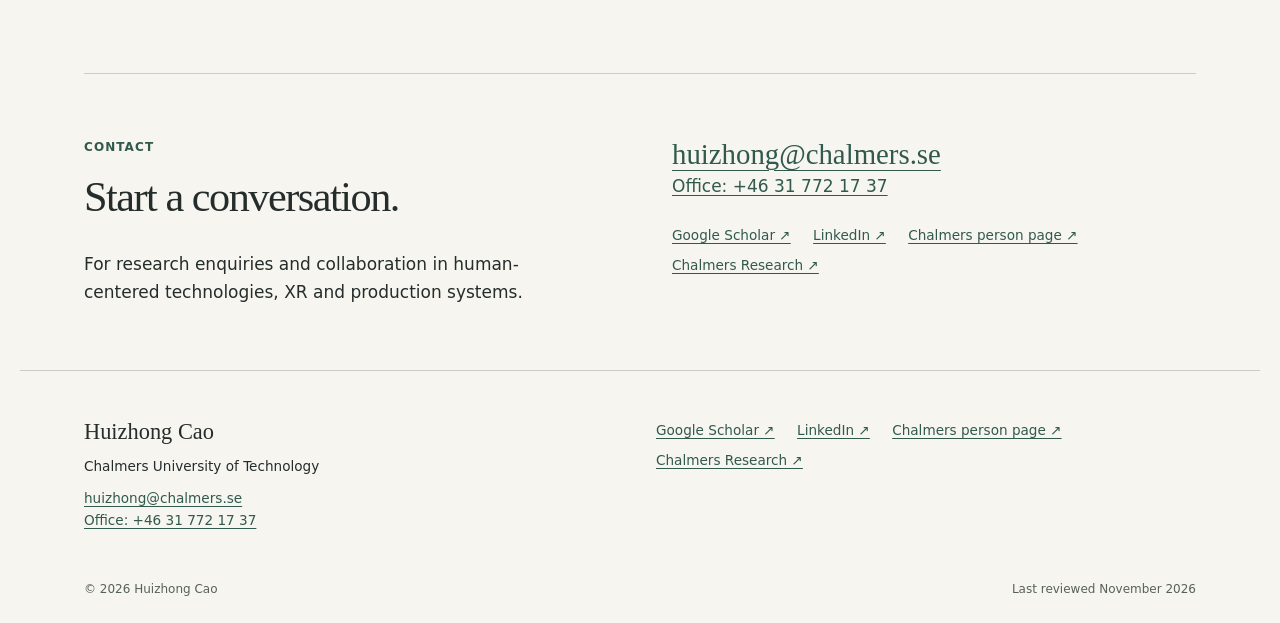
==== commit 6e5089f0: "Publish one-scroll academic homepage Combine research, publications, experience, earlier work, and C" ====
--- a/index.html
+++ b/index.html
@@ -1,11 +1,10 @@
-<!doctype html>
-<html lang="en"><head><meta charset="utf-8"><meta name="viewport" content="width=device-width, initial-scale=1">
-<title>Huizhong Cao | Cognitive augmentation &amp; human-centered technology</title><meta name="description" content="Huizhong Cao, doctoral student at Chalmers, researches cognitive augmentation, XR, social robots and human-centered technologies in production systems."><link rel="canonical" href="https://diamondcao1996.github.io/">
-<meta property="og:title" content="Huizhong Cao | Cognitive augmentation &amp; human-centered technology"><meta property="og:description" content="Huizhong Cao, doctoral student at Chalmers, researches cognitive augmentation, XR, social robots and human-centered technologies in production systems."><meta property="og:url" content="https://diamondcao1996.github.io/"><meta property="og:type" content="website"><meta property="og:image" content="https://diamondcao1996.github.io/assets/huizhong-cao.jpg"><meta property="og:image:alt" content="Portrait of Huizhong Cao">
-<link rel="icon" href="/favicon.ico" sizes="32x32">
-<link rel="stylesheet" href="/assets/site.css"><script src="/assets/site.js" defer></script><script type="application/ld+json">{"@context": "https://schema.org", "@graph": [{"@type": "Person", "@id": "https://diamondcao1996.github.io/#person", "name": "Huizhong Cao", "url": "https://diamondcao1996.github.io/", "image": "https://diamondcao1996.github.io/assets/huizhong-cao.jpg", "jobTitle": "Doctoral Student, Production Systems, Mechanical Engineering", "affiliation": {"@type": "Organization", "name": "Chalmers University of Technology"}, "email": "mailto:huizhong@chalmers.se", "sameAs": ["https://scholar.google.com/citations?user=7JIwY8oAAAAJ&hl=en", "https://www.linkedin.com/in/huizhongcao/", "https://www.chalmers.se/en/persons/huizhong/", "https://research.chalmers.se/en/person/huizhong"]}, {"@type": "WebSite", "url": "https://diamondcao1996.github.io/", "name": "Huizhong Cao"}]}</script></head>
-<body><a class="skip-link" href="#main">Skip to content</a><header class="site-header"><div class="header-inner"><a class="brand" href="/">Huizhong Cao<span>Research / Chalmers</span></a><button class="menu-toggle" type="button" aria-expanded="false" aria-controls="primary-nav" hidden>Menu</button><nav id="primary-nav" aria-label="Main navigation"><ul><li><a href="/" aria-current="page">About</a></li><li><a href="/research/">Research</a></li><li><a href="/publications/">Publications</a></li><li><a href="/cv/">CV</a></li><li><a href="/#contact">Contact</a></li></ul></nav></div></header>
-<main id="main" tabindex="-1"><section class="hero"><div><p class="eyebrow">Huizhong Cao / Chalmers University of Technology</p><h1>Cognitive augmentation<br>for people in production.</h1><p class="lead">Connecting XR and social robots with human-centered affective computing and AI health management.</p><p class="role">Doctoral Student, Production Systems, Mechanical Engineering</p><div class="actions"><a class="button" href="/research/">Explore research <span aria-hidden="true">↗</span></a><a href="/publications/">View publications →</a></div></div><figure class="portrait"><picture><source srcset="/assets/huizhong-cao.webp" type="image/webp"><img src="/assets/huizhong-cao.jpg" width="826" height="826" alt="Huizhong Cao" fetchpriority="high"></picture><figcaption>Huizhong Cao · Gothenburg, Sweden</figcaption></figure></section>
-<section class="section about" aria-labelledby="about-title"><p class="eyebrow">About</p><h2 id="about-title">Understanding how we work<br>with emerging technologies.</h2><div class="prose"><p>I am a doctoral student at Chalmers University of Technology, researching cognitive augmentation in production systems. I study how virtual reality, social robots and digital twins can support people in manufacturing.</p><p>My work combines human-centered technology evaluation, study design and interaction prototyping, with attention to mental workload, spatial cognition and task performance. My broader interests include affective computing and exploratory applications of AI in health management.</p><a href="/cv/">Academic background →</a></div></section>
-<section class="section"><p class="eyebrow">Research interests</p><h2>Technology shaped around people.</h2><div class="themes"><article><span class="number">01</span><h3>Cognitive augmentation</h3><p>VR and humanoid social robots for instruction, learning and collaboration in manufacturing.</p></article><article><span class="number">02</span><h3>Human-centered evaluation</h3><p>Mental workload and spatial cognition, studied through subjective ratings, task performance and physiological measures.</p></article><article><span class="number">03</span><h3>Digital twins &amp; XR</h3><p>Connected production systems and immersive environments for human-centric manufacturing.</p></article></div></section><section class="section"><div class="section-heading"><div><p class="eyebrow">Selected work</p><h2>Publications &amp; thesis</h2></div><a href="/publications/">Full publications library →</a></div><article class="publication" id="publication-547400"><p class="eyebrow">2025 / Journal article · Published</p><h3>Human-centered design of VR interface features to support mental workload and spatial cognition during collaboration tasks in manufacturing</h3><p class="authors">Huizhong Cao, Francisco Garcia Rivera, Henrik Söderlund et al.</p><p class="venue">Cognition, Technology and Work, Vol. 27 (3), pp. 467–485</p><div class="record-links"><a href="https://research.chalmers.se/en/publication/547400">Chalmers record</a><a href="https://doi.org/10.1007/s10111-025-00809-6">DOI ↗</a></div></article><article class="publication" id="publication-553187"><p class="eyebrow">2026 / Proceedings paper · Published</p><h3>Toward Cognitive Augmentation: Personalization and Standardization of Humanoid Social Robot Instruction</h3><p class="authors">Huizhong Cao, Siyuan Chen, Greta Braun et al.</p><p class="venue">IOP Conference Series: Materials Science and Engineering, Vol. 1342</p><div class="record-links"><a href="https://research.chalmers.se/en/publication/553187">Chalmers record</a><a href="https://doi.org/10.1088/1757-899X/1342/1/012045">DOI ↗</a></div></article><article class="publication" id="publication-552658"><p class="eyebrow">2026 / Journal article · In press</p><h3>Implementation of ISO 23247 for Digital Twins in Production Systems: Towards AI-Based Sustainable and XR-Based Human-Centric Manufacturing</h3><p class="authors">Huizhong Cao, Henrik Söderlund, Qi Fang et al.</p><p class="venue">Smart and Sustainable Manufacturing Systems</p><p class="note">Related version: the 2025 ISO 23247 preprint is listed on the <a href="/publications/#publication-548140">publications page</a>.</p><div class="record-links"><a href="https://research.chalmers.se/en/publication/552658">Chalmers record</a><a href="https://doi.org/10.1520/SSMS20250002">DOI ↗</a></div></article><article class="publication" id="publication-548138"><p class="eyebrow">2025 / Journal article · Published</p><h3>Cognitive ergonomics: Triangulation of physiological, subjective, and performance-based mental workload assessments</h3><p class="authors">Emmie Fogelberg, Huizhong Cao, Peter Thorvald</p><p class="venue">Frontiers in Industrial Engineering, Vol. 3</p><div class="record-links"><a href="https://research.chalmers.se/en/publication/548138">Chalmers record</a><a href="https://doi.org/10.3389/fieng.2025.1605975">DOI ↗</a></div></article><article class="publication" id="publication-548277"><p class="eyebrow">2025 / Licentiate thesis</p><h3>Cognitive Augmentation Technologies: VR, AI and Social Robots for Industry 5.0</h3><p class="authors">Huizhong Cao</p><p class="venue">Chalmers University of Technology</p><div class="record-links"><a href="https://research.chalmers.se/en/publication/548277">Chalmers record</a><a href="https://research.chalmers.se/publication/548277/file/548277_Fulltext.pdf">Thesis full text (PDF)</a></div></article></section><section class="section contact" id="contact"><div><p class="eyebrow">Contact</p><h2>Start a conversation.</h2><p>For research enquiries and collaboration in human-centered technologies, XR and production systems.</p></div><div><a class="contact-email" href="mailto:huizhong@chalmers.se">huizhong@chalmers.se</a><p><a href="tel:+46317721737">Office: +46 31 772 17 37</a></p><ul class="link-list"><li><a href="https://scholar.google.com/citations?user=7JIwY8oAAAAJ&amp;hl=en">Google Scholar ↗</a></li><li><a href="https://www.linkedin.com/in/huizhongcao/">LinkedIn ↗</a></li><li><a href="https://www.chalmers.se/en/persons/huizhong/">Chalmers person page ↗</a></li><li><a href="https://research.chalmers.se/en/person/huizhong">Chalmers Research ↗</a></li></ul></div></section></main>
-<footer class="site-footer"><div class="footer-grid"><div><a class="brand" href="/">Huizhong Cao</a><p>Chalmers University of Technology</p><a href="mailto:huizhong@chalmers.se">huizhong@chalmers.se</a><br><a href="tel:+46317721737">Office: +46 31 772 17 37</a></div><div><ul class="link-list"><li><a href="https://scholar.google.com/citations?user=7JIwY8oAAAAJ&amp;hl=en">Google Scholar ↗</a></li><li><a href="https://www.linkedin.com/in/huizhongcao/">LinkedIn ↗</a></li><li><a href="https://www.chalmers.se/en/persons/huizhong/">Chalmers person page ↗</a></li><li><a href="https://research.chalmers.se/en/person/huizhong">Chalmers Research ↗</a></li></ul></div></div><div class="footer-bottom"><span>© 2026 Huizhong Cao</span><span>Last reviewed November 2026</span></div></footer></body></html>+<!DOCTYPE html>
+
+<html lang="en"><head><meta charset="utf-8"/><meta content="width=device-width, initial-scale=1" name="viewport"/>
+<title>Huizhong Cao | Cognitive augmentation &amp; human-centered technology</title><meta content="Huizhong Cao at Chalmers: cognitive augmentation in production systems, affective computing and AI health interests, publications, projects, design experience and education." name="description"/><link href="https://diamondcao1996.github.io/" rel="canonical"/>
+<meta content="Huizhong Cao | Cognitive augmentation &amp; human-centered technology" property="og:title"/><meta content="Huizhong Cao at Chalmers: cognitive augmentation in production systems, affective computing and AI health interests, publications, projects, design experience and education." property="og:description"/><meta content="https://diamondcao1996.github.io/" property="og:url"/><meta content="website" property="og:type"/><meta content="https://diamondcao1996.github.io/assets/huizhong-cao.jpg" property="og:image"/><meta content="Portrait of Huizhong Cao" property="og:image:alt"/>
+<link href="/favicon.ico" rel="icon" sizes="32x32"/>
+<link href="/assets/site.css" rel="stylesheet"/><script defer="" src="/assets/site.js"></script><script type="application/ld+json">{"@context": "https://schema.org", "@graph": [{"@type": "Person", "@id": "https://diamondcao1996.github.io/#person", "name": "Huizhong Cao", "url": "https://diamondcao1996.github.io/", "image": "https://diamondcao1996.github.io/assets/huizhong-cao.jpg", "jobTitle": "Doctoral Student, Production Systems, Mechanical Engineering", "affiliation": {"@type": "Organization", "name": "Chalmers University of Technology"}, "email": "mailto:huizhong@chalmers.se", "sameAs": ["https://scholar.google.com/citations?user=7JIwY8oAAAAJ&hl=en", "https://www.linkedin.com/in/huizhongcao/", "https://www.chalmers.se/en/persons/huizhong/", "https://research.chalmers.se/en/person/huizhong"]}, {"@type": "WebSite", "url": "https://diamondcao1996.github.io/", "name": "Huizhong Cao"}]}</script></head>
+<body><a class="skip-link" href="#main">Skip to content</a><header class="site-header"><div class="header-inner"><a class="brand" href="/">Huizhong Cao<span>Research / Chalmers</span></a><button aria-controls="primary-nav" aria-expanded="false" class="menu-toggle" hidden="" type="button">Menu</button><nav aria-label="Main navigation" id="primary-nav"><ul><li><a href="/#about">About</a></li><li><a href="/#research">Research</a></li><li><a href="/#publications">Publications</a></li><li><a href="/#experience">Experience</a></li><li><a href="/#portfolio">Earlier work</a></li><li><a href="/#education">CV / Education</a></li><li><a href="/#contact">Contact</a></li></ul></nav></div></header>
+<main id="main" tabindex="-1"><section class="hero" id="about" tabindex="-1"><div><p class="eyebrow">Huizhong Cao / Chalmers University of Technology</p><h1>Cognitive augmentation<br/>for people in production.</h1><p class="lead">Connecting XR and social robots with human-centered affective computing and AI health management.</p><p class="role">Doctoral Student, Production Systems, Mechanical Engineering</p><p class="hero-timeline">PhD 2023–present <span aria-hidden="true">·</span> Licentiate 2025 <span aria-hidden="true">·</span> Expected defence 2027</p><div class="actions"><a class="button" href="/#research">Explore research <span aria-hidden="true">↗</span></a><a href="/#publications">View publications →</a></div></div><figure class="portrait"><picture><source srcset="/assets/huizhong-cao.webp" type="image/webp"/><img alt="Huizhong Cao" fetchpriority="high" height="826" src="/assets/huizhong-cao.jpg" width="826"/></picture><figcaption>Huizhong Cao · Gothenburg, Sweden</figcaption></figure></section><section aria-labelledby="about-title" class="section about"><p class="eyebrow">About</p><h2 id="about-title">Understanding how we work<br/>with emerging technologies.</h2><div class="prose"><p>I am a doctoral student at Chalmers University of Technology, researching cognitive augmentation in production systems. I study how virtual reality, social robots and digital twins can support people in manufacturing.</p><p>My work combines human-centered technology evaluation, study design and interaction prototyping, with attention to mental workload, spatial cognition and task performance. My broader interests include affective computing and exploratory applications of AI in health management.</p><a href="/cv/">Academic background →</a></div></section><section class="section" id="research" tabindex="-1"><p class="eyebrow">Research interests</p><h2>Technology shaped around people.</h2><div class="themes"><article><span class="number">01</span><h3>Cognitive augmentation</h3><p>VR and humanoid social robots for instruction, learning and collaboration in manufacturing.</p></article><article><span class="number">02</span><h3>Human-centered evaluation</h3><p>Mental workload and spatial cognition, studied through subjective ratings, task performance and physiological measures.</p></article><article><span class="number">03</span><h3>Digital twins &amp; XR</h3><p>Connected production systems and immersive environments for human-centric manufacturing.</p></article></div></section><section class="section home-publications" id="publications" tabindex="-1"><div class="section-heading"><div><p class="eyebrow">Selected work &amp; full list</p><h2>Publications &amp; thesis</h2></div><a href="/publications/">Full publications library →</a></div><article class="publication" id="selected-547400"><p class="eyebrow">2025 / Journal article · Published</p><h3>Human-centered design of VR interface features to support mental workload and spatial cognition during collaboration tasks in manufacturing</h3><p class="authors">Huizhong Cao, Francisco Garcia Rivera, Henrik Söderlund et al.</p><p class="venue">Cognition, Technology and Work, Vol. 27 (3), pp. 467–485</p><div class="record-links"><a href="https://research.chalmers.se/en/publication/547400">Chalmers record</a><a href="https://doi.org/10.1007/s10111-025-00809-6">DOI ↗</a></div></article><article class="publication" id="selected-553187"><p class="eyebrow">2026 / Proceedings paper · Published</p><h3>Toward Cognitive Augmentation: Personalization and Standardization of Humanoid Social Robot Instruction</h3><p class="authors">Huizhong Cao, Siyuan Chen, Greta Braun et al.</p><p class="venue">IOP Conference Series: Materials Science and Engineering, Vol. 1342</p><div class="record-links"><a href="https://research.chalmers.se/en/publication/553187">Chalmers record</a><a href="https://doi.org/10.1088/1757-899X/1342/1/012045">DOI ↗</a></div></article><article class="publication" id="selected-548277"><p class="eyebrow">2025 / Licentiate thesis</p><h3>Cognitive Augmentation Technologies: VR, AI and Social Robots for Industry 5.0</h3><p class="authors">Huizhong Cao</p><p class="venue">Chalmers University of Technology</p><div class="record-links"><a href="https://research.chalmers.se/en/publication/548277">Chalmers record</a><a href="https://research.chalmers.se/publication/548277/file/548277_Fulltext.pdf">Thesis full text (PDF)</a></div></article><h3 class="group-heading">All 14 Chalmers records</h3><p class="muted library-intro">Records as of November 2026. Publication types and uncertain statuses are retained. The ISO 23247 preprint and in-press article appear related and remain separate records.</p><div class="compact-year" id="year-2026"><h4>2026</h4><article class="publication publication-compact" id="publication-552658"><p class="eyebrow">2026 / Journal article · In press</p><h5>Implementation of ISO 23247 for Digital Twins in Production Systems: Towards AI-Based Sustainable and XR-Based Human-Centric Manufacturing</h5><p class="authors">Huizhong Cao, Henrik Söderlund, Qi Fang et al.</p><p class="venue">Smart and Sustainable Manufacturing Systems</p><p class="note">Related version: the 2025 ISO 23247 preprint is listed separately below.</p><div class="record-links"><a href="https://research.chalmers.se/en/publication/552658">Chalmers record</a><a href="https://doi.org/10.1520/SSMS20250002">DOI ↗</a></div></article><article class="publication publication-compact" id="publication-553198"><p class="eyebrow">2026 / Proceedings paper</p><h5>Inclusive Human-Centric Manufacturing - reviewing vulnerable workers’ demands</h5><p class="authors">Sandra Jaksic, Huizhong Cao, Greta Braun et al.</p><p class="venue">12th Swedish Production Symposium, Vol. 1342</p><div class="record-links"><a href="https://research.chalmers.se/en/publication/553198">Chalmers record</a><a href="https://doi.org/10.1088/1757-899X/1342/1/012048">DOI ↗</a></div></article><article class="publication publication-compact" id="publication-553187"><p class="eyebrow">2026 / Proceedings paper · Published</p><h5>Toward Cognitive Augmentation: Personalization and Standardization of Humanoid Social Robot Instruction</h5><p class="authors">Huizhong Cao, Siyuan Chen, Greta Braun et al.</p><p class="venue">IOP Conference Series: Materials Science and Engineering, Vol. 1342</p><div class="record-links"><a href="https://research.chalmers.se/en/publication/553187">Chalmers record</a><a href="https://doi.org/10.1088/1757-899X/1342/1/012045">DOI ↗</a></div></article></div><div class="compact-year" id="year-2025"><h4>2025</h4><article class="publication publication-compact" id="publication-549499"><p class="eyebrow">2025 / Book chapter</p><h5>Exploring the Current Applications and Potential of Extended Reality for Environmental Sustainability in Manufacturing</h5><p class="authors">Huizhong Cao, Henrik Söderlund, Mélanie Despeisse et al.</p><p class="venue">EcoDesign for Circular Value Creation: Volume I, pp. 515–531</p><div class="record-links"><a href="https://research.chalmers.se/en/publication/549499">Chalmers record</a><a href="https://doi.org/10.1007/978-981-97-9068-5_32">DOI ↗</a></div></article><article class="publication publication-compact" id="publication-547400"><p class="eyebrow">2025 / Journal article · Published</p><h5>Human-centered design of VR interface features to support mental workload and spatial cognition during collaboration tasks in manufacturing</h5><p class="authors">Huizhong Cao, Francisco Garcia Rivera, Henrik Söderlund et al.</p><p class="venue">Cognition, Technology and Work, Vol. 27 (3), pp. 467–485</p><div class="record-links"><a href="https://research.chalmers.se/en/publication/547400">Chalmers record</a><a href="https://doi.org/10.1007/s10111-025-00809-6">DOI ↗</a></div></article><article class="publication publication-compact" id="publication-548139"><p class="eyebrow">2025 / Preprint</p><h5>Cognitive Augmentation in Industry 5.0: Comparing Mental Workload in VR, Humanoid Social Robots, and Video Learning</h5><p class="authors">Huizhong Cao, Emmie Fogelberg, Peter Thorvald et al.</p><div class="record-links"><a href="https://research.chalmers.se/en/publication/548139">Chalmers record</a></div></article><article class="publication publication-compact" id="publication-548277"><p class="eyebrow">2025 / Licentiate thesis</p><h5>Cognitive Augmentation Technologies: VR, AI and Social Robots for Industry 5.0</h5><p class="authors">Huizhong Cao</p><p class="venue">Chalmers University of Technology</p><div class="record-links"><a href="https://research.chalmers.se/en/publication/548277">Chalmers record</a><a href="https://research.chalmers.se/publication/548277/file/548277_Fulltext.pdf">Thesis full text (PDF)</a></div></article><article class="publication publication-compact" id="publication-548140"><p class="eyebrow">2025 / Preprint</p><h5>Towards AI-based Sustainable and XR-based human-centric manufacturing: Implementation of ISO 23247 for digital twins of production systems</h5><p class="authors">Huizhong Cao, Henrik Söderlund, Qi Fang et al.</p><p class="note">Related version: appears related to the 2026 in-press ISO 23247 journal article; both Chalmers records are retained.</p><div class="record-links"><a href="https://research.chalmers.se/en/publication/548140">Chalmers record</a><a href="https://doi.org/10.48550/arXiv.2508.14580">DOI ↗</a></div></article><article class="publication publication-compact" id="publication-548138"><p class="eyebrow">2025 / Journal article · Published</p><h5>Cognitive ergonomics: Triangulation of physiological, subjective, and performance-based mental workload assessments</h5><p class="authors">Emmie Fogelberg, Huizhong Cao, Peter Thorvald</p><p class="venue">Frontiers in Industrial Engineering, Vol. 3</p><div class="record-links"><a href="https://research.chalmers.se/en/publication/548138">Chalmers record</a><a href="https://doi.org/10.3389/fieng.2025.1605975">DOI ↗</a></div></article><article class="publication publication-compact" id="publication-547053"><p class="eyebrow">2025 / Proceedings paper</p><h5>Beyond Videoconferencing: How Collaborative Tools Make Virtual Design Reviews Work</h5><p class="authors">Francisco Garcia Rivera, Asreen Rostami, Huizhong Cao et al.</p><p class="venue">Lecture Notes in Computer Science, Vol. 15790, pp. 96–112</p><div class="record-links"><a href="https://research.chalmers.se/en/publication/547053">Chalmers record</a><a href="https://doi.org/10.1007/978-3-031-93715-6_7">DOI ↗</a></div></article></div><div class="compact-year" id="year-2024"><h4>2024</h4><article class="publication publication-compact" id="publication-546510"><p class="eyebrow">2024 / Proceedings paper · Status uncertain</p><h5>Integrating Dynamic Digital Twins: Enabling Real-Time Connectivity for IoT and Virtual Reality</h5><p class="authors">Lejla Erdal, Ammar Gubartalla, Paulo Victor Lopes et al.</p><p class="venue">Proceedings - Winter Simulation Conference</p><p class="note">Chalmers record lists In Press and pages 2987–2998.</p><div class="record-links"><a href="https://research.chalmers.se/en/publication/546510">Chalmers record</a><a href="https://doi.org/10.1109/WSC63780.2024.10838921">DOI ↗</a></div></article><article class="publication publication-compact" id="publication-542795"><p class="eyebrow">2024 / Journal article</p><h5>Challenges and opportunities to advance manufacturing research for sustainable battery life cycles</h5><p class="authors">Björn Johansson, Mélanie Despeisse, Jon Bokrantz et al.</p><p class="venue">Frontiers in Manufacturing Technology, Vol. 4</p><div class="record-links"><a href="https://research.chalmers.se/en/publication/542795">Chalmers record</a><a href="https://doi.org/10.3389/fmtec.2024.1360076">DOI ↗</a></div></article><article class="publication publication-compact" id="publication-540994"><p class="eyebrow">2024 / Proceedings paper</p><h5>VR interaction for efficient virtual manufacturing: mini map for multi-user VR navigation platform</h5><p class="authors">Huizhong Cao, Henrik Söderlund, Mélanie Despeisse et al.</p><p class="venue">Advances in Transdisciplinary Engineering, Vol. 52, pp. 335–345</p><div class="record-links"><a href="https://research.chalmers.se/en/publication/540994">Chalmers record</a><a href="https://doi.org/10.3233/ATDE240178">DOI ↗</a></div></article><article class="publication publication-compact" id="publication-540992"><p class="eyebrow">2024 / Proceedings paper</p><h5>The Creation of a Multi-User Virtual Training Environment for Operator Training in VR</h5><p class="authors">Henrik Söderlund, Sebastian Zamola, Jim Boström et al.</p><p class="venue">Advances in Transdisciplinary Engineering, Vol. 52, pp. 173–184</p><div class="record-links"><a href="https://research.chalmers.se/en/publication/540992">Chalmers record</a><a href="https://doi.org/10.3233/ATDE240163">DOI ↗</a></div></article></div><p class="more-link"><a href="/publications/">See more: dedicated publications library →</a></p></section><section class="section" id="projects" tabindex="-1"><p class="eyebrow">Research participation</p><h2>Research projects</h2><p class="prose">Researcher in the Chalmers projects below. Dates describe each project’s duration, rather than individual participation dates. Status follows the listed end year as of November 2026; projects ending in 2026 are shown as current.</p><h3 class="group-heading">Current</h3><div class="projects"><article class="project"><p class="eyebrow">2025–2028 / Current</p><h4><a href="https://research.chalmers.se/en/project/12742">Digital Twins for Industrial Transformation DT-IT - A Platform for Facts-Based Decisions through Interoperable Data Flows</a></h4><p>Funder: VINNOVA</p><p class="muted">Participant · <a href="https://research.chalmers.se/en/project/12742">Chalmers project ↗</a></p></article><article class="project"><p class="eyebrow">2025–2027 / Current</p><h4><a href="https://research.chalmers.se/en/project/12332">RILIK - Framework for Immersive learning in industrial settings</a></h4><p>Funder: VINNOVA</p><p class="muted">Participant · <a href="https://research.chalmers.se/en/project/12332">Chalmers project ↗</a></p></article><article class="project"><p class="eyebrow">2024–2026 / Current</p><h4><a href="https://research.chalmers.se/en/project/12059">Scalable industrial XR trainings environments for battery production (XR-TBP)</a></h4><p>Funder: VINNOVA</p><p class="muted">Participant · <a href="https://research.chalmers.se/en/project/12059">Chalmers project ↗</a></p></article><article class="project"><p class="eyebrow">2024–2027 / Current</p><h4><a href="https://research.chalmers.se/en/project/11873">Co-designing human centric pathways for future skills in manufacturing through augmented, empowered, inclusive, and symbiotic complementarities between AI, automation and human task (SkillAIbility)</a></h4><p>Funder: European Commission (EC)</p><p class="muted">Participant · <a href="https://research.chalmers.se/en/project/11873">Chalmers project ↗</a></p></article><article class="project"><p class="eyebrow">2024–2026 / Current</p><h4><a href="https://research.chalmers.se/en/project/11618">Digital &amp; Green Skills Towards Future of the Mobility Ecosystem (TRIREME)</a></h4><p>Funder: European Commission (EC)</p><p class="muted">Participant · <a href="https://research.chalmers.se/en/project/11618">Chalmers project ↗</a></p></article></div><h3 class="group-heading">Completed</h3><div class="projects"><article class="project"><p class="eyebrow">2022–2023 / Completed</p><h4><a href="https://research.chalmers.se/en/project/11130">Pre MAXBATT</a></h4><p>Funder: Region Västra Götaland</p><p class="muted">Participant · <a href="https://research.chalmers.se/en/project/11130">Chalmers project ↗</a></p></article><article class="project"><p class="eyebrow">2022–2025 / Completed</p><h4><a href="https://research.chalmers.se/en/project/10970">PLENary multi-User developMent arena for industrial workspaces (PLENUM)</a></h4><p>Funder: VINNOVA</p><p class="muted">Participant · <a href="https://research.chalmers.se/en/project/10970">Chalmers project ↗</a></p></article><article class="project"><p class="eyebrow">2022–2024 / Completed</p><h4><a href="https://research.chalmers.se/en/project/10777">Digital work Instructions for cognitive work - DIGITALIS</a></h4><p>Funder: VINNOVA</p><p class="muted">Participant · <a href="https://research.chalmers.se/en/project/10777">Chalmers project ↗</a></p></article></div><p class="more-link"><a href="/research/">See more: research themes &amp; projects →</a></p></section><section class="section" id="experience" tabindex="-1"><h2>Experience</h2><ol class="timeline"><li class="timeline-entry"><p class="eyebrow">2021–2023</p><div><h3>XR Product Development Lead, BIGmind Innovation, 2021–2023</h3><p class="organization">BIGmind Innovation · Gothenburg</p><p>Led development of an XR platform and 30 smart-home/city prototypes, shown at Shenzhen Design Week 2022.</p></div></li><li class="timeline-entry"><p class="eyebrow">2019–2022</p><div><h3>Research project</h3><p class="organization">LjUs AB</p><p>UX/UI and AR prototypes for IoT/ML-based light therapy.</p><p class="note">The <a href="https://huizhongcao.webflow.io/">earlier design portfolio</a> describes LjUs AB as a KTH venture start-up and lists the role as Co-founder and Chief UX designer. The later CV lists the 2019–2022 work as a research project.</p></div></li></ol><p class="more-link"><a href="/cv/">See more: curriculum vitae →</a></p></section><section aria-labelledby="portfolio-title" class="section" id="portfolio" tabindex="-1"><div class="section-heading"><div><p class="eyebrow">Earlier work / Design portfolio</p><h2 id="portfolio-title">From architecture to interaction.</h2></div><a href="https://huizhongcao.webflow.io/portfolio">Browse the design portfolio ↗</a></div><p class="prose">Earlier design and entrepreneurial work, documented in the <a href="https://huizhongcao.webflow.io/">Webflow portfolio</a>. Project pages provide the original context.</p><div class="portfolio-grid"><article class="portfolio-card"><h3><a href="https://huizhongcao.webflow.io/portfolio/ljus">LjUs — My Start Up Project <span aria-hidden="true">↗</span></a></h3><p>An interactive home light-therapy device integrating IoT, aimed at winter depression.</p></article><article class="portfolio-card"><h3><a href="https://huizhongcao.webflow.io/portfolio/smart-city">SimuloCITY <span aria-hidden="true">↗</span></a></h3><p>Game-engine UX development for exploring future city scenarios with VR tools.</p></article><article class="portfolio-card"><h3><a href="https://huizhongcao.webflow.io/portfolio/energylink">Energy Link <span aria-hidden="true">↗</span></a></h3><p>An automotive recharging station design.</p></article><article class="portfolio-card"><h3><a href="https://huizhongcao.webflow.io/portfolio/project-single-01">Redo Memorial <span aria-hidden="true">↗</span></a></h3><p>A circular-economy and post-consumerism web/UX project.</p></article><article class="portfolio-card"><h3><a href="https://huizhongcao.webflow.io/portfolio/project-single-03">Design System <span aria-hidden="true">↗</span></a></h3><p>Service design and UX research.</p></article><article class="portfolio-card"><h3><a href="https://huizhongcao.webflow.io/portfolio/project-single-04">Community Complex <span aria-hidden="true">↗</span></a></h3><p>A community complex inspired by the ant algorithm.</p></article><article class="portfolio-card"><h3><a href="https://huizhongcao.webflow.io/portfolio/project-single-05">Zero-emission Solution <span aria-hidden="true">↗</span></a></h3><p>Preschool design in Gothenburg as a zero-emission design example.</p></article><article class="portfolio-card"><h3><a href="https://huizhongcao.webflow.io/portfolio/project-single-06">Renewal Momument <span aria-hidden="true">↗</span></a></h3><p>A circular-economy and carbon-neutral project at Wuhan Hanyang Iron Heritage.</p></article></div></section><section class="section" id="education" tabindex="-1"><h2>Education &amp; academic timeline</h2><ol class="timeline"><li class="timeline-entry"><p class="eyebrow">2023–present</p><div><h3>Doctoral Student, Production Systems, Mechanical Engineering</h3><p class="organization">Chalmers University of Technology</p><p>PhD studies in production systems. Licentiate thesis completed in 2025; expected defence in 2027. <a href="https://research.chalmers.se/en/publication/548277">Read the licentiate thesis record →</a></p></div></li><li class="timeline-entry"><p class="eyebrow">2019–2021</p><div><h3>MSc, Sustainable Architecture, Design &amp; Planning</h3><p class="organization">Chalmers University of Technology</p><p>Chalmers IPOET Scholarship.</p></div></li><li class="timeline-entry"><p class="eyebrow">2014–2019</p><div><h3>Bachelor’s Degree, Architecture</h3><p class="organization">Wuhan University</p></div></li></ol></section><section class="section skills" id="skills" tabindex="-1"><div><h2>Methods &amp; tools</h2><ul class="skill-list"><li>Technology adoption evaluation</li><li>Study design</li><li>Python</li><li>C#</li><li>Unity 3D</li><li>Digital twins</li><li>LLM interaction</li><li>IoT</li><li>HRV</li></ul></div><div><h2>Languages</h2><dl><dt>Mandarin</dt><dd>Native</dd><dt>English</dt><dd>Fluent</dd><dt>Swedish</dt><dd>Working proficiency</dd></dl></div></section><section class="section contact" id="contact" tabindex="-1"><div><p class="eyebrow">Contact</p><h2>Start a conversation.</h2><p>For research enquiries and collaboration in human-centered technologies, XR and production systems.</p></div><div><a class="contact-email" href="mailto:huizhong@chalmers.se">huizhong@chalmers.se</a><p><a href="tel:+46317721737">Office: +46 31 772 17 37</a></p><ul class="link-list"><li><a href="https://scholar.google.com/citations?user=7JIwY8oAAAAJ&amp;hl=en">Google Scholar ↗</a></li><li><a href="https://www.linkedin.com/in/huizhongcao/">LinkedIn ↗</a></li><li><a href="https://www.chalmers.se/en/persons/huizhong/">Chalmers person page ↗</a></li><li><a href="https://research.chalmers.se/en/person/huizhong">Chalmers Research ↗</a></li></ul></div></section></main>
+<footer class="site-footer"><div class="footer-grid"><div><a class="brand" href="/">Huizhong Cao</a><p>Chalmers University of Technology</p><a href="mailto:huizhong@chalmers.se">huizhong@chalmers.se</a><br/><a href="tel:+46317721737">Office: +46 31 772 17 37</a></div><div><ul class="link-list"><li><a href="https://scholar.google.com/citations?user=7JIwY8oAAAAJ&amp;hl=en">Google Scholar ↗</a></li><li><a href="https://www.linkedin.com/in/huizhongcao/">LinkedIn ↗</a></li><li><a href="https://www.chalmers.se/en/persons/huizhong/">Chalmers person page ↗</a></li><li><a href="https://research.chalmers.se/en/person/huizhong">Chalmers Research ↗</a></li></ul></div></div><div class="footer-bottom"><span>© 2026 Huizhong Cao</span><span>Last reviewed November 2026</span></div></footer></body></html>
--- a/assets/site.css
+++ b/assets/site.css
@@ -4,3 +4,32 @@
 @media(max-width:700px){.header-inner{flex-wrap:wrap;gap:1rem;min-height:96px;padding-block:1rem}.brand{font-size:1.25rem}.menu-toggle:not([hidden]){display:block}#primary-nav{width:100%}#primary-nav ul{flex-wrap:wrap;gap:.5rem 1.5rem;padding-bottom:.5rem}#primary-nav a{display:block}.hero{grid-template-columns:1fr;padding-block:3rem;gap:2.5rem}.hero h1{font-size:clamp(2.65rem,10vw,3.8rem)}.portrait{max-width:340px;width:85%;justify-self:center}.section{padding-block:2.8rem}.about,.themes,.contact,.projects,.footer-grid,.skills{grid-template-columns:1fr}.themes{gap:2rem}.section-heading{display:block}.section-heading>a{display:inline-block;margin-bottom:1rem}.timeline-entry{grid-template-columns:1fr;gap:.25rem}.page-intro{padding-block:3rem}.footer-bottom{flex-direction:column;gap:.3rem}.contact{gap:2rem}.skills{gap:2rem}}
 @media(prefers-reduced-motion:reduce){html{scroll-behavior:auto}*,*::before,*::after{animation:none!important;transition:none!important}}
 @media print{.menu-toggle,.site-header nav,.skip-link{display:none!important}.hero{padding-block:2rem}.section{break-inside:avoid}body{font-size:11pt;background:white}.site-footer{margin-top:2rem}.page-intro{padding-block:2rem}a{color:inherit}}
+/* One-page overview: compact records and a navigation that fits the full outline. */
+html{scroll-padding-top:8rem}
+[id]{scroll-margin-top:1rem}
+.site-header{position:sticky;top:0;z-index:5;background:var(--paper)}
+.header-inner{gap:1.5rem;min-height:100px}
+#primary-nav ul{gap:.35rem 1.1rem;flex-wrap:wrap;justify-content:flex-end}
+#primary-nav a{display:inline-block;font-size:.82rem}
+.hero-timeline{font-size:.8rem;color:var(--muted);margin-top:.8rem;max-width:35rem}
+.hero-timeline span{padding-inline:.25rem}
+.home-publications>.publication{padding-block:1.4rem;max-width:none}
+.home-publications>.publication h3{font-size:1.3rem}
+.library-intro{font-size:.9rem;max-width:52rem}
+.compact-year{display:grid;grid-template-columns:5rem minmax(0,1fr);column-gap:1.5rem;margin-top:2rem}
+.compact-year>h4{font:1.5rem Georgia,serif;padding-top:1.1rem}
+.publication-compact{grid-column:2;max-width:none;padding-block:1rem}
+.publication-compact h5{font:500 1rem/1.5 system-ui,sans-serif;margin:0;max-width:56rem}
+.publication-compact .eyebrow{font-size:.68rem;margin-bottom:.35rem}
+.publication-compact .authors,.publication-compact .venue{font-size:.8rem;margin-top:.3rem}
+.publication-compact .record-links{font-size:.8rem;margin-top:.4rem;gap:1rem}
+.publication-compact .note{font-size:.8rem;margin-top:.5rem}
+.more-link{margin-top:2rem;font-size:.9rem}
+.portfolio-grid{display:grid;grid-template-columns:repeat(2,minmax(0,1fr));gap:0 2rem;margin-top:2rem}
+.portfolio-card{padding:1.5rem 0;border-top:1px solid var(--line)}
+.portfolio-card h3{font:400 1.3rem/1.4 Georgia,serif}
+.portfolio-card p{font-size:.9rem;color:var(--muted);margin-top:.6rem;max-width:32rem}
+#experience .timeline-entry,#education .timeline-entry{padding-block:1.5rem}
+@media(min-width:701px) and (max-width:1050px){.header-inner{align-items:flex-start;padding-block:1rem}#primary-nav{max-width:30rem}}
+@media(max-width:700px){html{scroll-padding-top:7rem}.site-header:has(.menu-toggle[aria-expanded="true"]){position:relative}#primary-nav ul{justify-content:flex-start}#primary-nav a{font-size:.9rem;min-height:44px}.compact-year{grid-template-columns:1fr}.compact-year>h4{padding-bottom:.5rem}.publication-compact{grid-column:1}.portfolio-grid{grid-template-columns:1fr}.hero-timeline{line-height:1.8}.home-publications>.publication h3{font-size:1.2rem}}
+@media print{.site-header{position:static}.home-publications,#projects,#portfolio{break-inside:auto}.publication,.project,.portfolio-card{break-inside:avoid}}
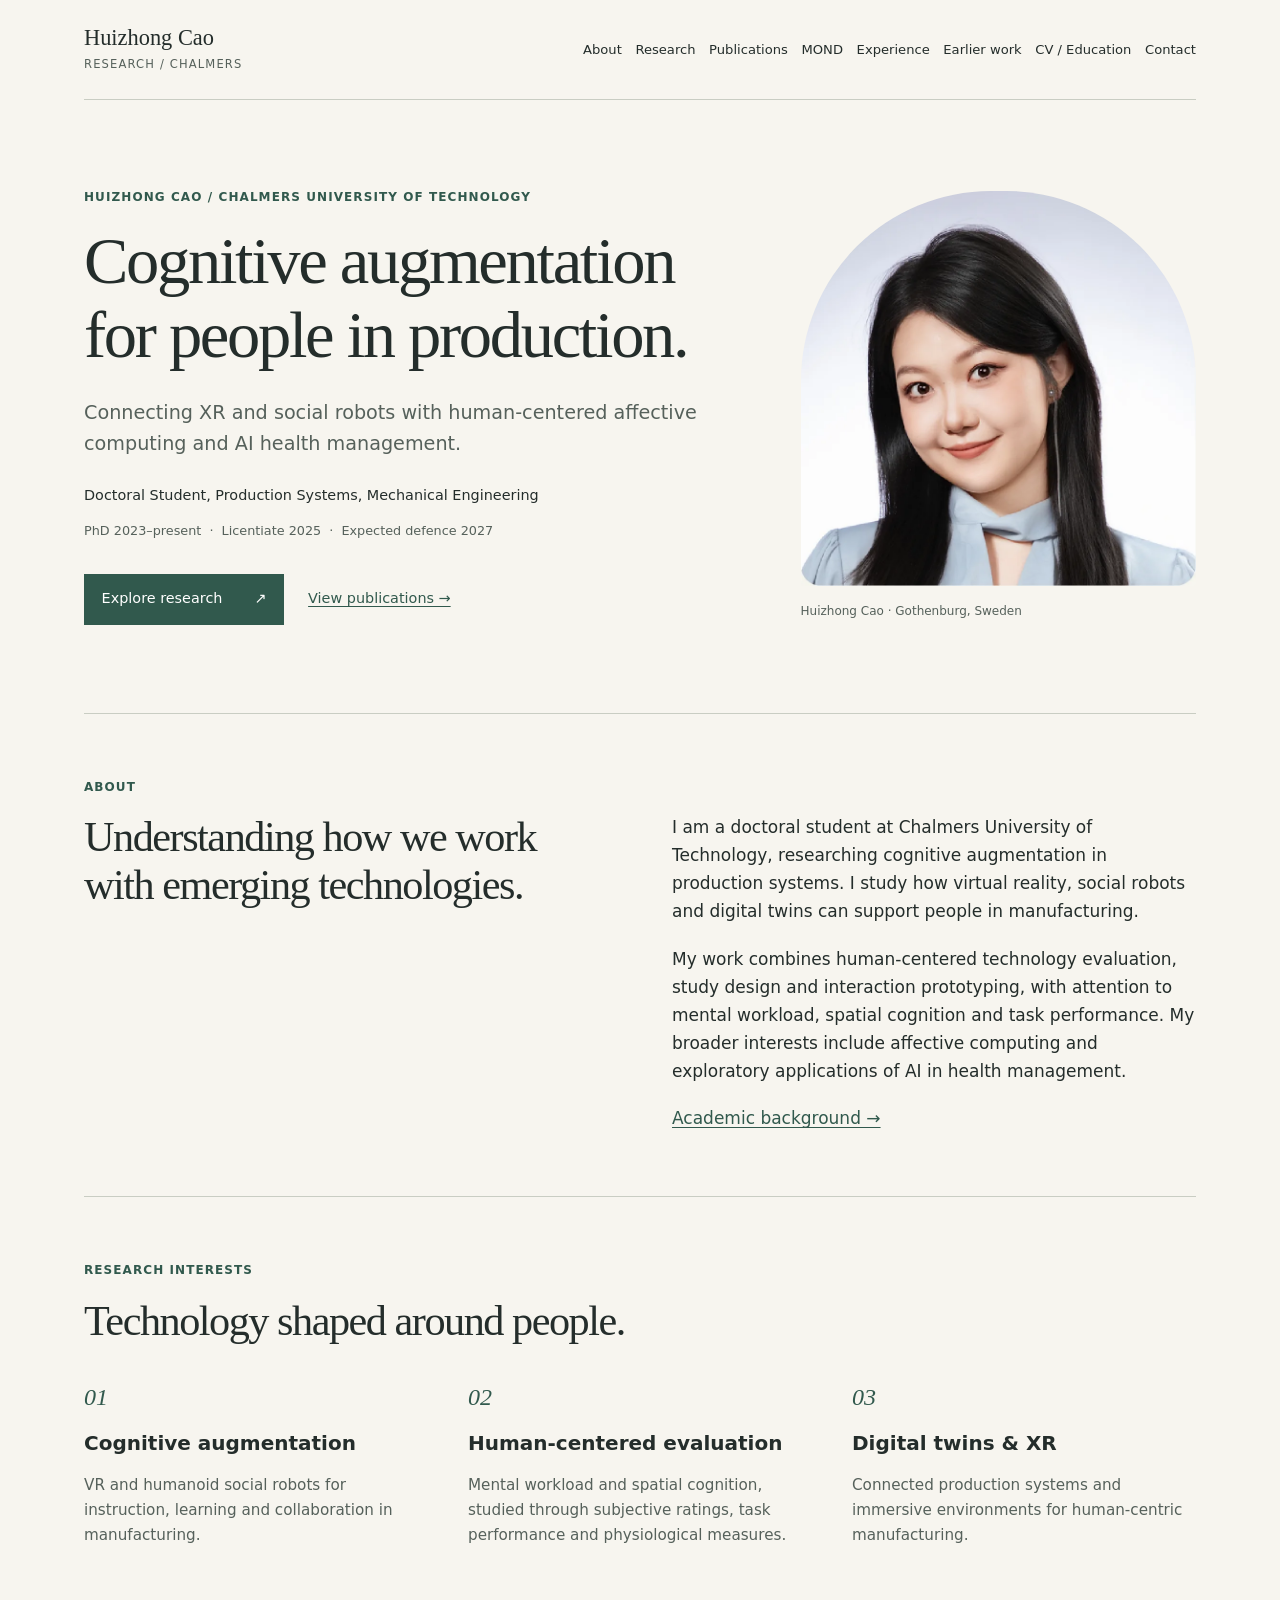
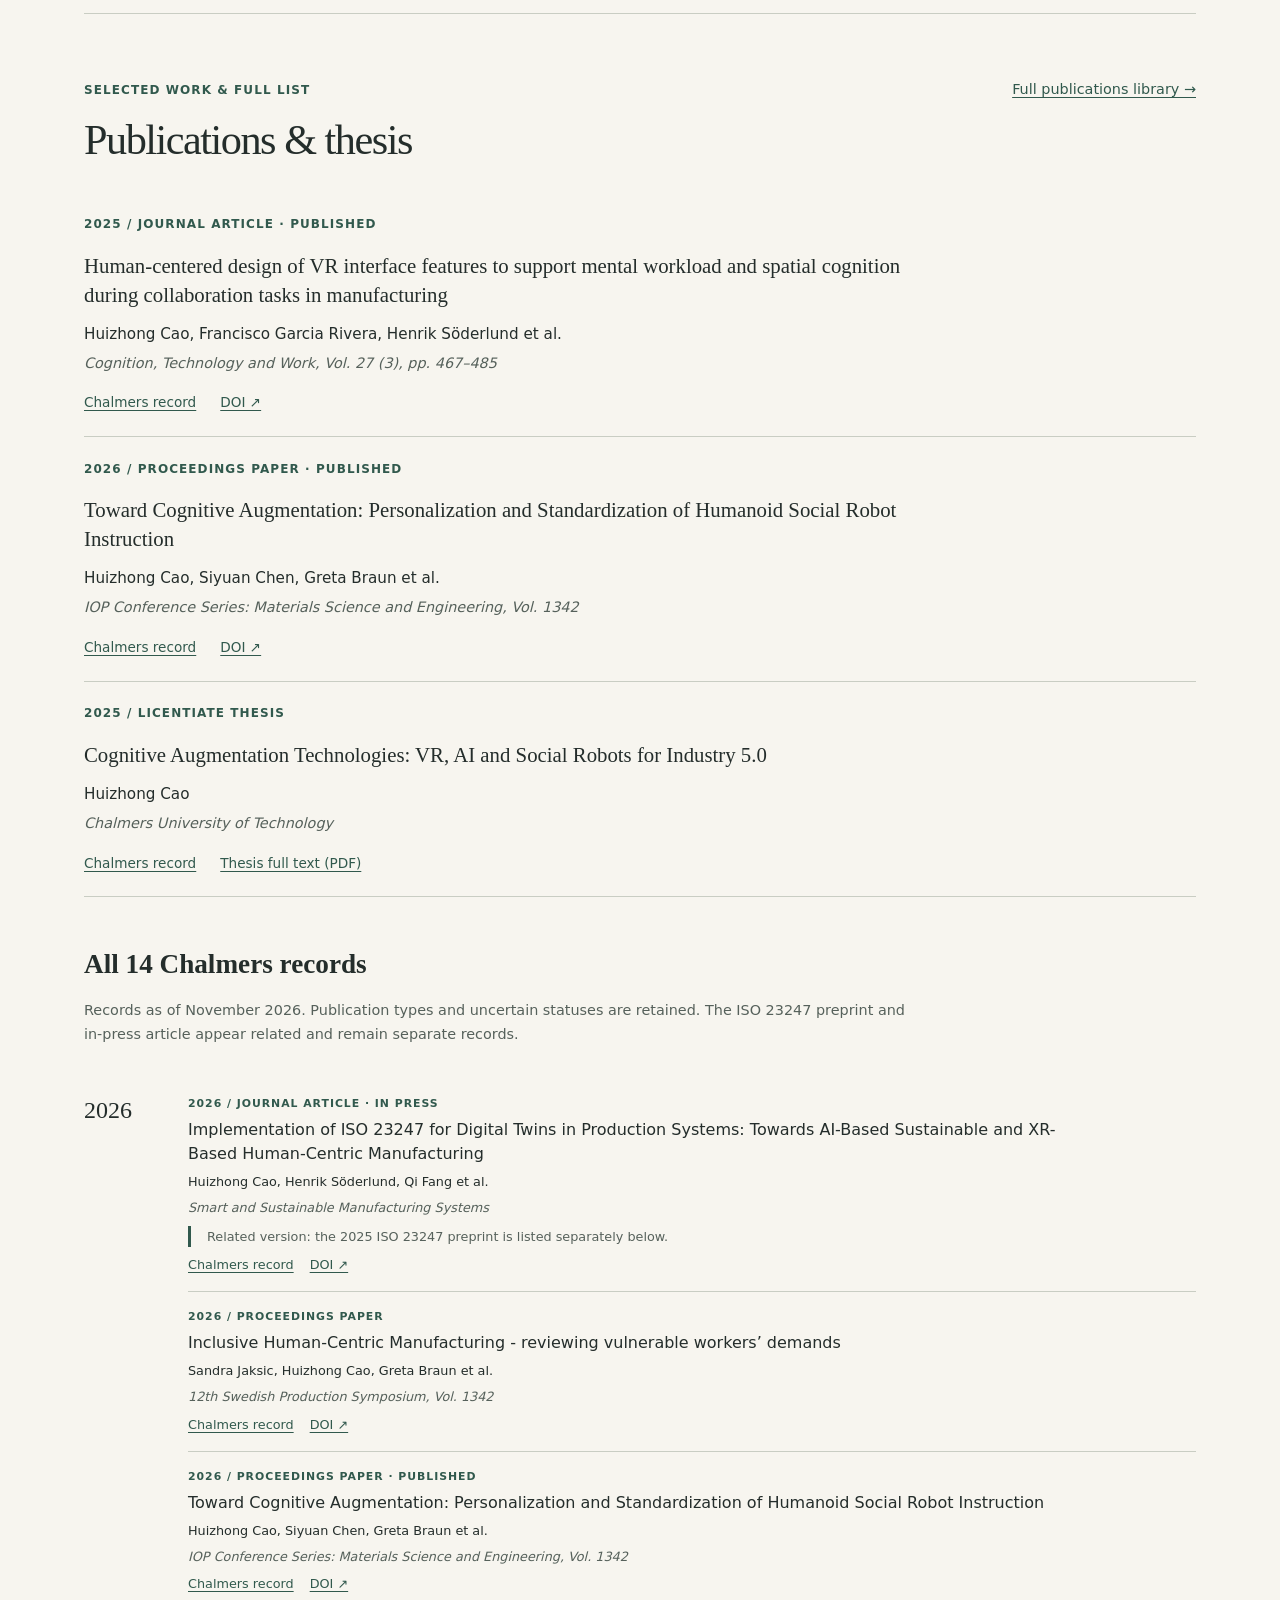
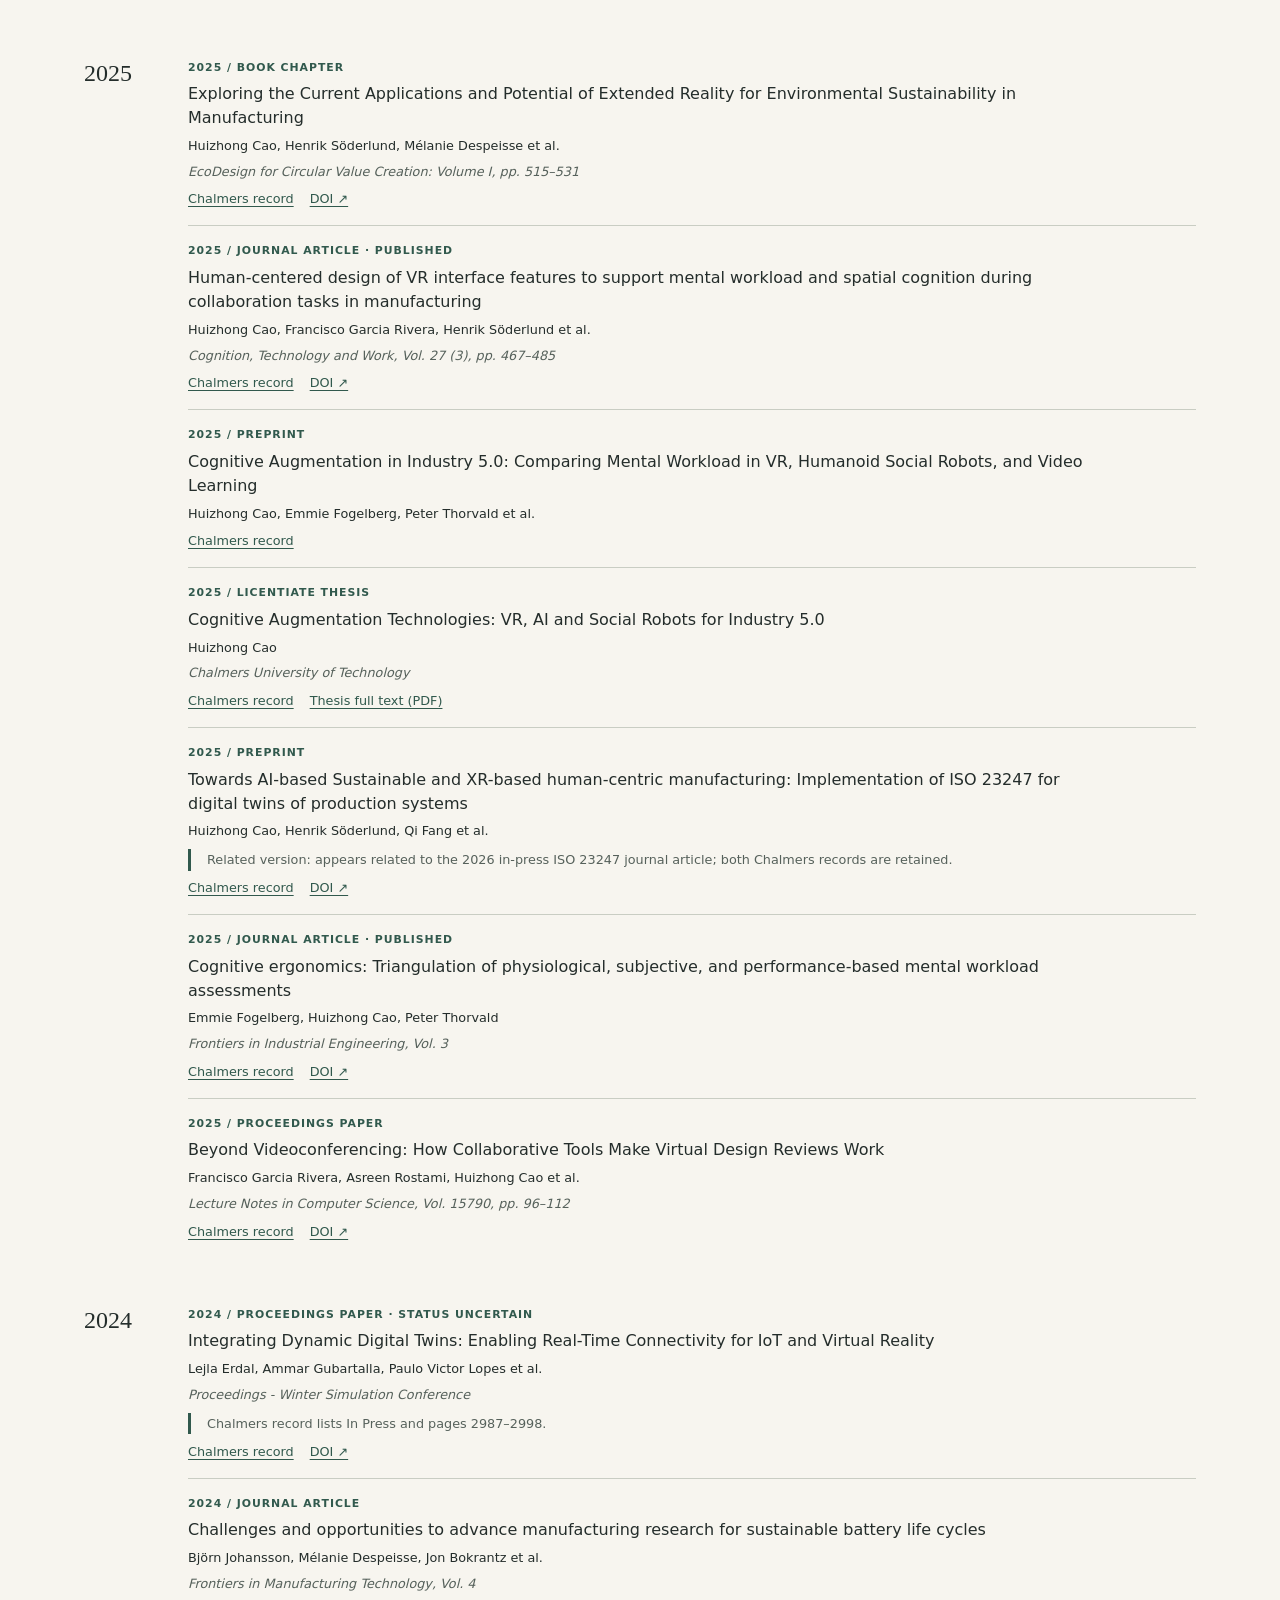
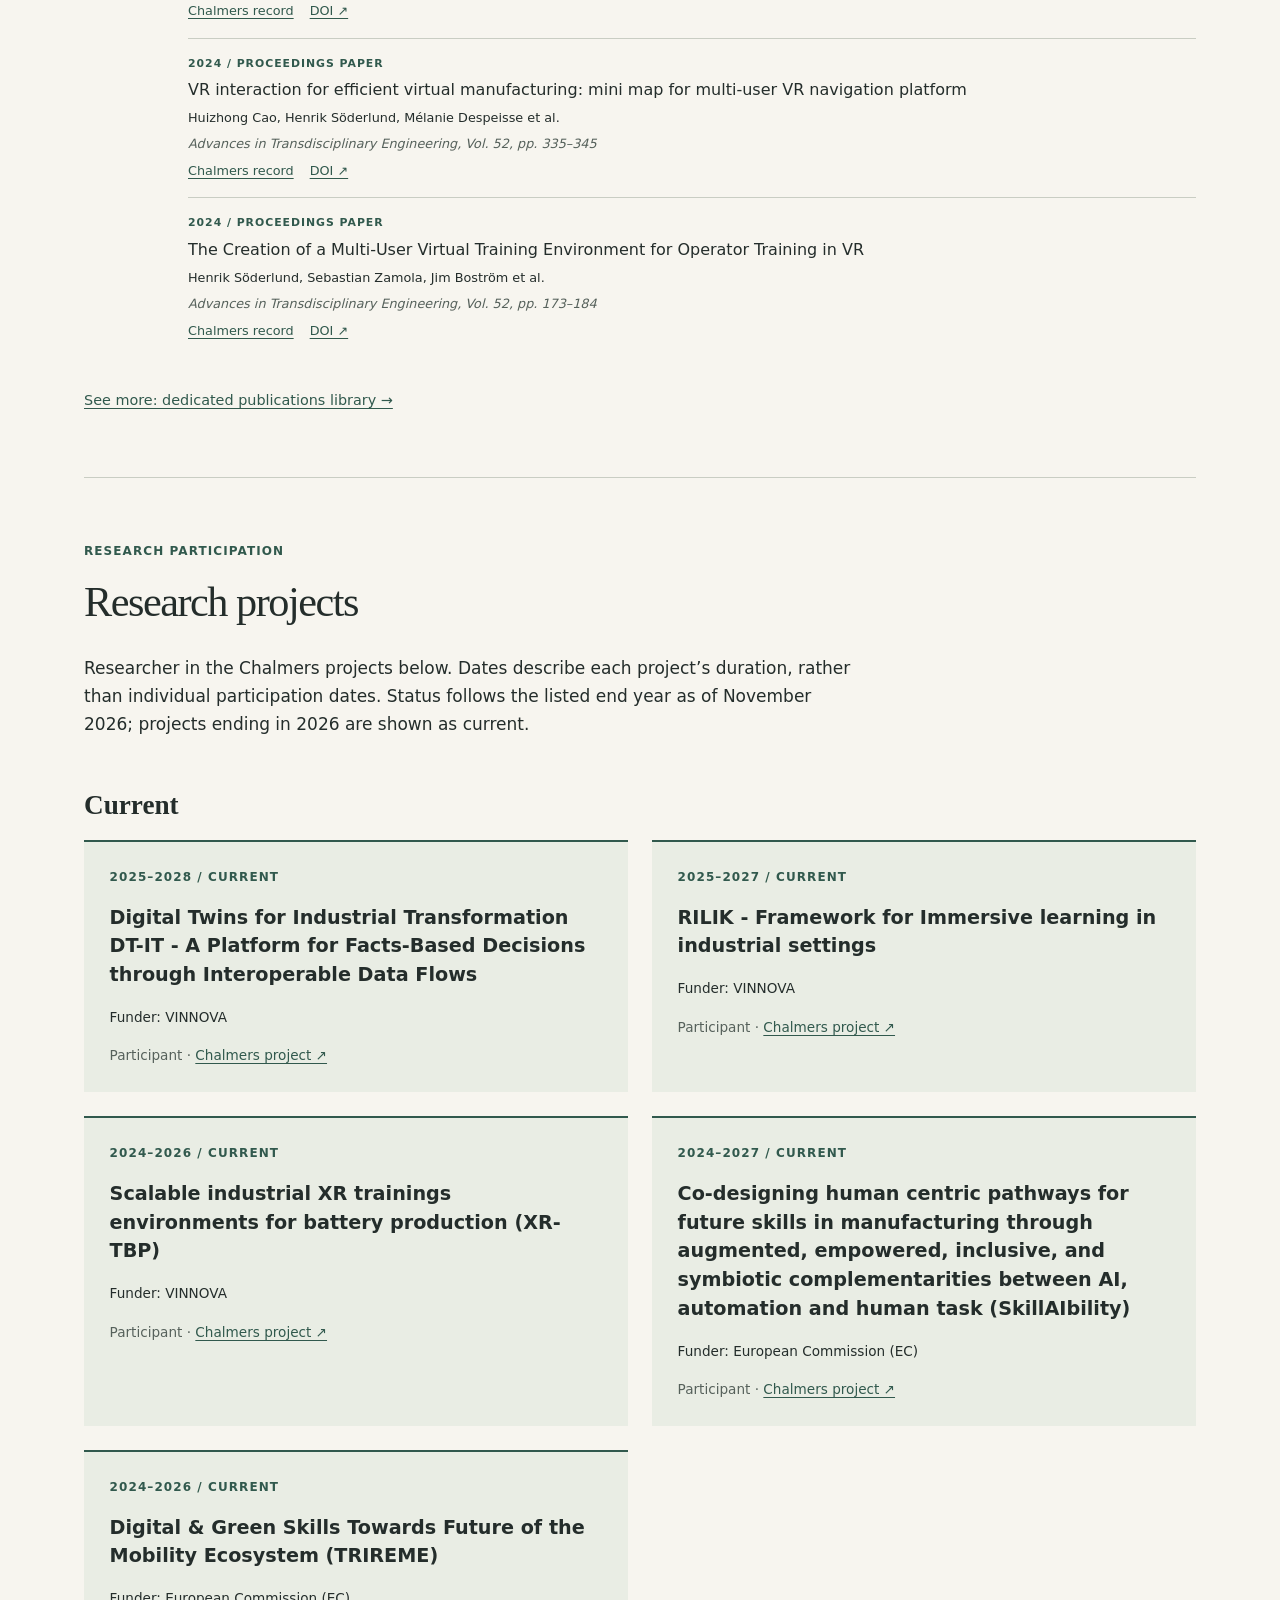
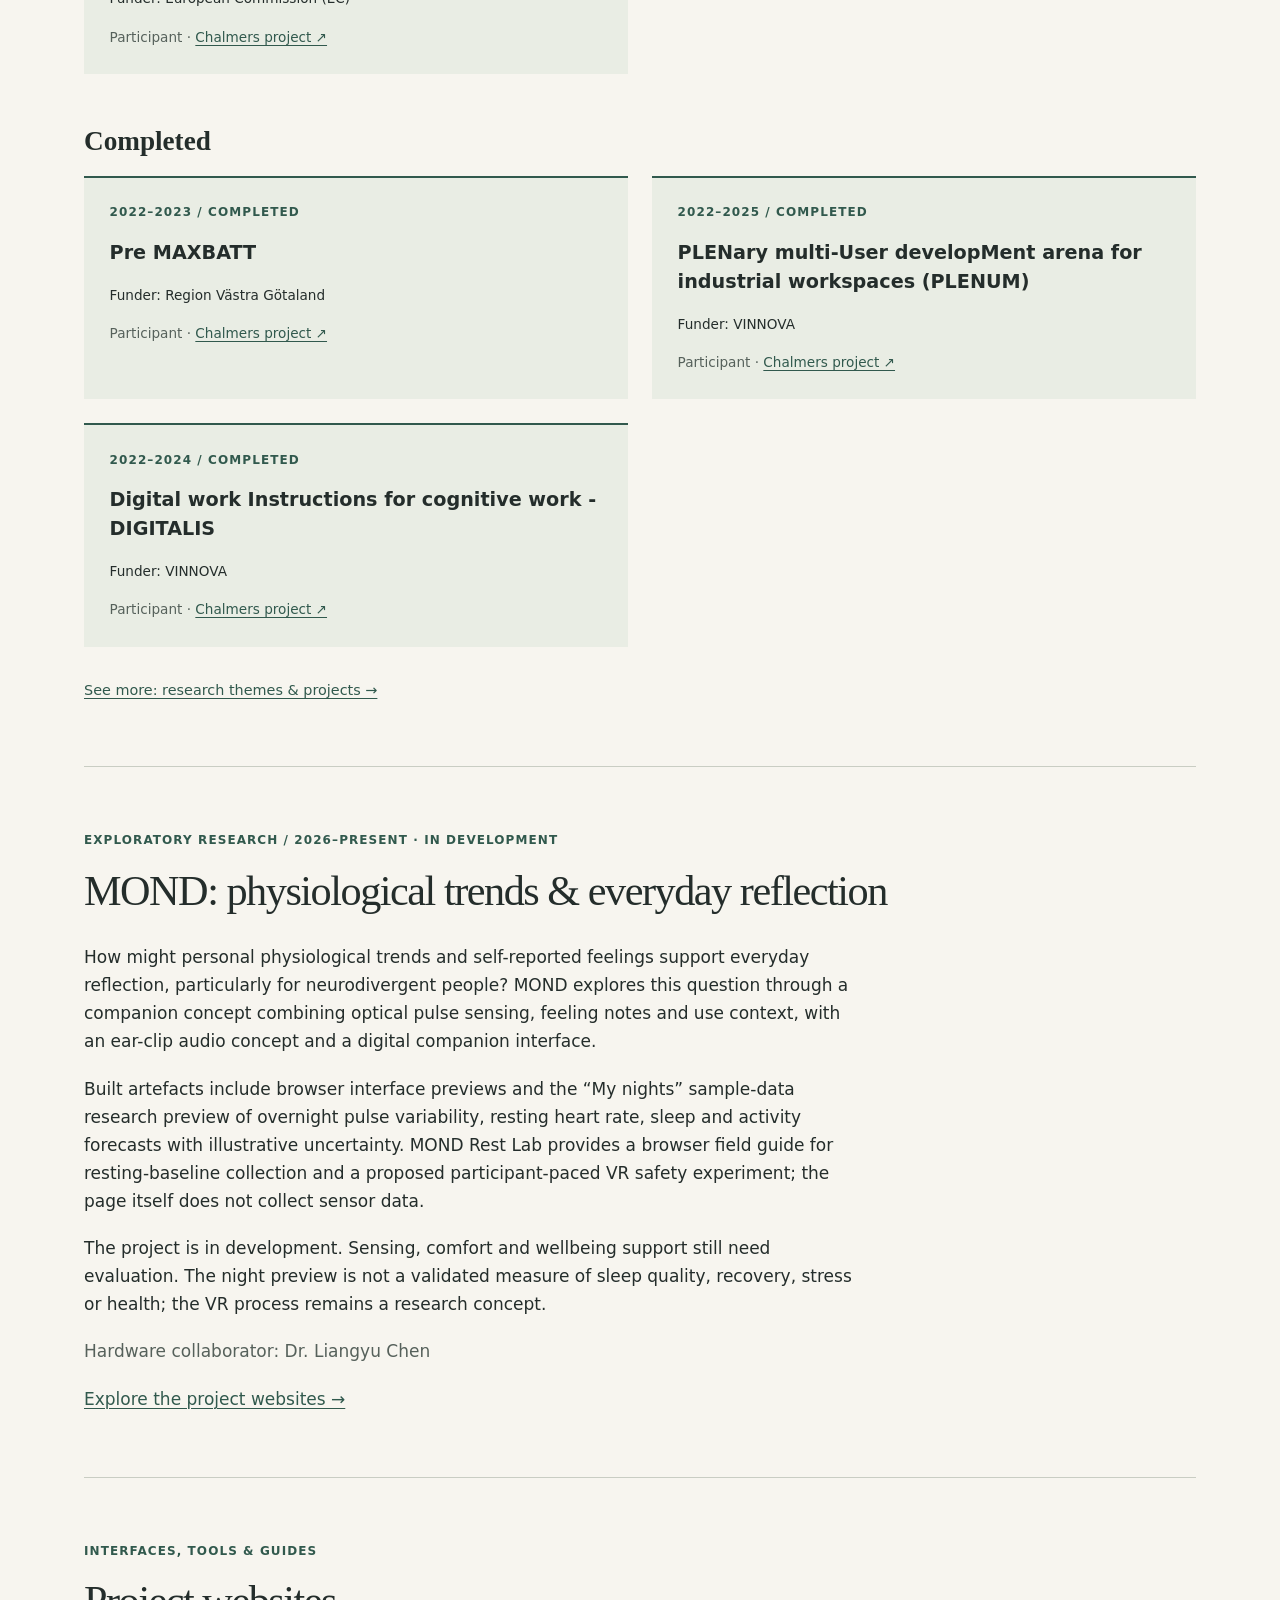
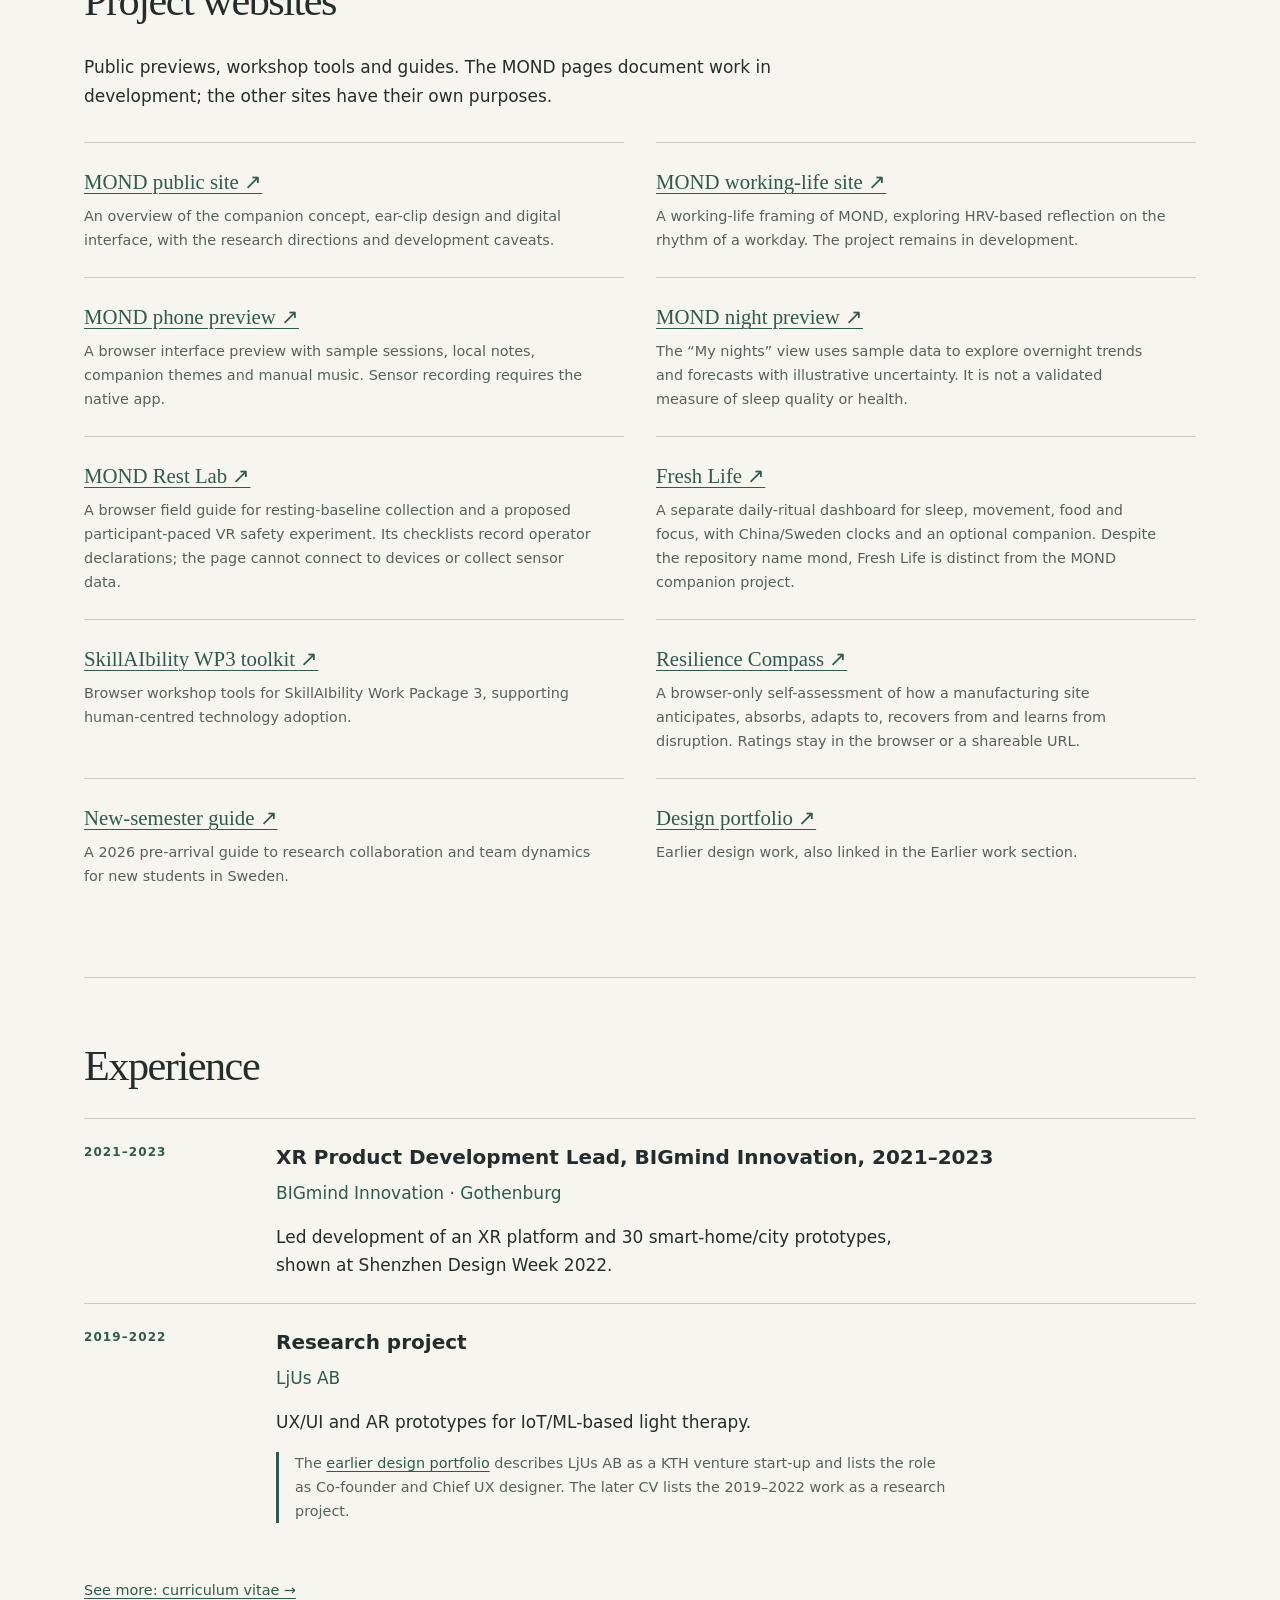
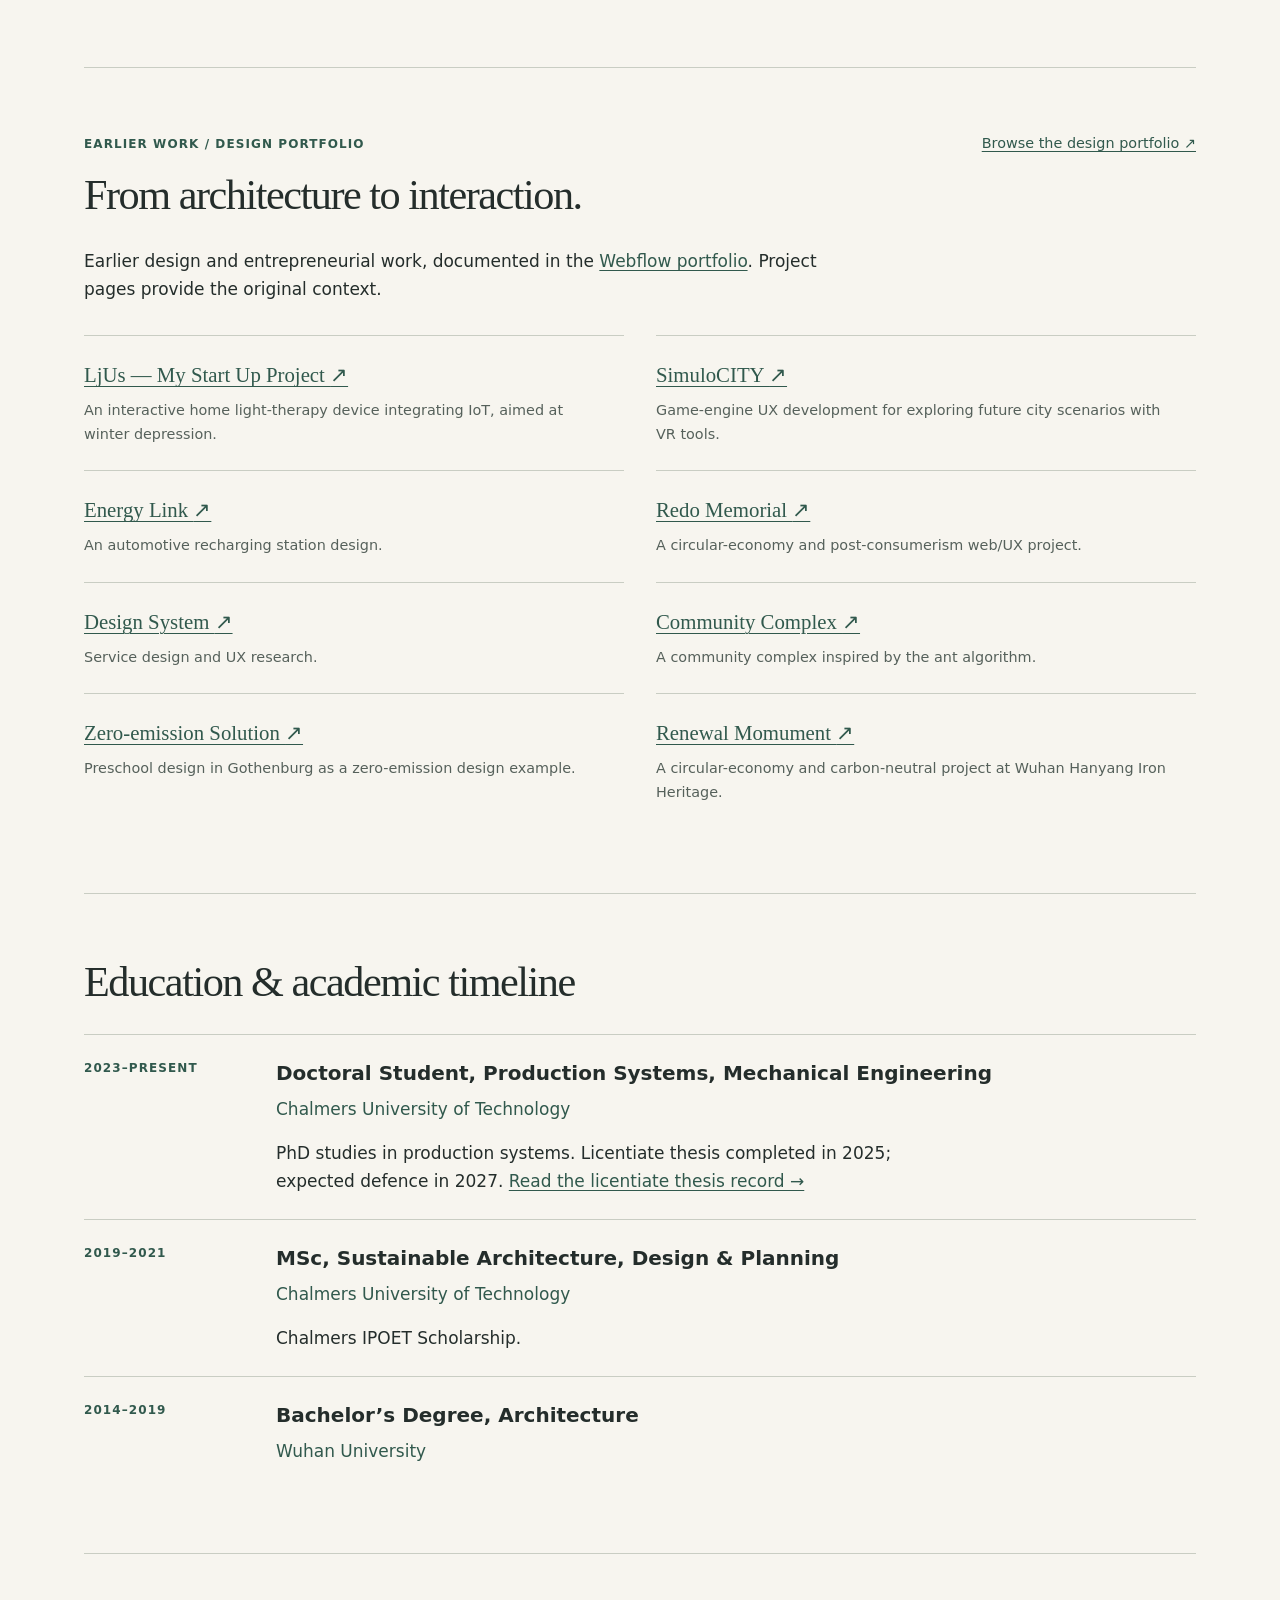
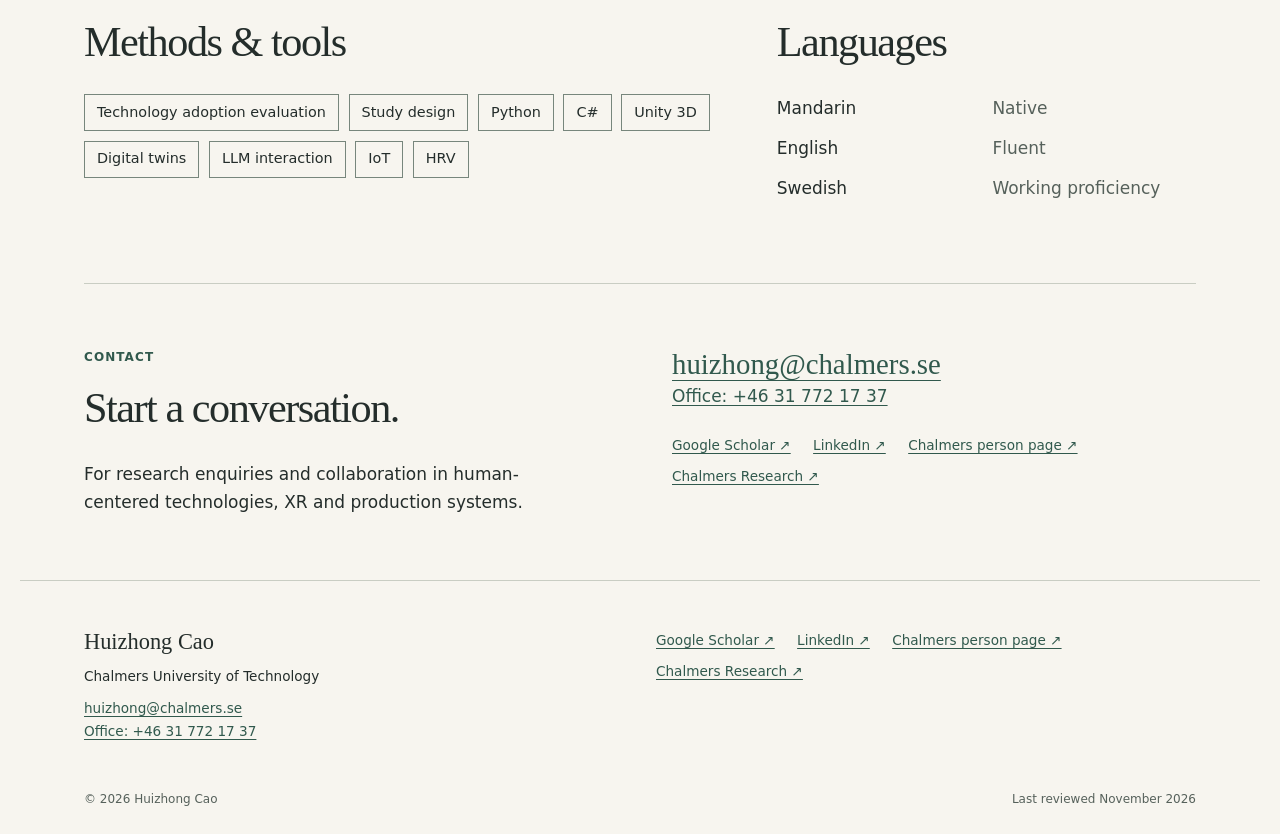
==== commit c5bb0270: "Add MOND research project and project websites Present MOND as exploratory research with a hardware " ====
--- a/index.html
+++ b/index.html
@@ -5,6 +5,34 @@
 <meta content="Huizhong Cao | Cognitive augmentation &amp; human-centered technology" property="og:title"/><meta content="Huizhong Cao at Chalmers: cognitive augmentation in production systems, affective computing and AI health interests, publications, projects, design experience and education." property="og:description"/><meta content="https://diamondcao1996.github.io/" property="og:url"/><meta content="website" property="og:type"/><meta content="https://diamondcao1996.github.io/assets/huizhong-cao.jpg" property="og:image"/><meta content="Portrait of Huizhong Cao" property="og:image:alt"/>
 <link href="/favicon.ico" rel="icon" sizes="32x32"/>
 <link href="/assets/site.css" rel="stylesheet"/><script defer="" src="/assets/site.js"></script><script type="application/ld+json">{"@context": "https://schema.org", "@graph": [{"@type": "Person", "@id": "https://diamondcao1996.github.io/#person", "name": "Huizhong Cao", "url": "https://diamondcao1996.github.io/", "image": "https://diamondcao1996.github.io/assets/huizhong-cao.jpg", "jobTitle": "Doctoral Student, Production Systems, Mechanical Engineering", "affiliation": {"@type": "Organization", "name": "Chalmers University of Technology"}, "email": "mailto:huizhong@chalmers.se", "sameAs": ["https://scholar.google.com/citations?user=7JIwY8oAAAAJ&hl=en", "https://www.linkedin.com/in/huizhongcao/", "https://www.chalmers.se/en/persons/huizhong/", "https://research.chalmers.se/en/person/huizhong"]}, {"@type": "WebSite", "url": "https://diamondcao1996.github.io/", "name": "Huizhong Cao"}]}</script></head>
-<body><a class="skip-link" href="#main">Skip to content</a><header class="site-header"><div class="header-inner"><a class="brand" href="/">Huizhong Cao<span>Research / Chalmers</span></a><button aria-controls="primary-nav" aria-expanded="false" class="menu-toggle" hidden="" type="button">Menu</button><nav aria-label="Main navigation" id="primary-nav"><ul><li><a href="/#about">About</a></li><li><a href="/#research">Research</a></li><li><a href="/#publications">Publications</a></li><li><a href="/#experience">Experience</a></li><li><a href="/#portfolio">Earlier work</a></li><li><a href="/#education">CV / Education</a></li><li><a href="/#contact">Contact</a></li></ul></nav></div></header>
-<main id="main" tabindex="-1"><section class="hero" id="about" tabindex="-1"><div><p class="eyebrow">Huizhong Cao / Chalmers University of Technology</p><h1>Cognitive augmentation<br/>for people in production.</h1><p class="lead">Connecting XR and social robots with human-centered affective computing and AI health management.</p><p class="role">Doctoral Student, Production Systems, Mechanical Engineering</p><p class="hero-timeline">PhD 2023–present <span aria-hidden="true">·</span> Licentiate 2025 <span aria-hidden="true">·</span> Expected defence 2027</p><div class="actions"><a class="button" href="/#research">Explore research <span aria-hidden="true">↗</span></a><a href="/#publications">View publications →</a></div></div><figure class="portrait"><picture><source srcset="/assets/huizhong-cao.webp" type="image/webp"/><img alt="Huizhong Cao" fetchpriority="high" height="826" src="/assets/huizhong-cao.jpg" width="826"/></picture><figcaption>Huizhong Cao · Gothenburg, Sweden</figcaption></figure></section><section aria-labelledby="about-title" class="section about"><p class="eyebrow">About</p><h2 id="about-title">Understanding how we work<br/>with emerging technologies.</h2><div class="prose"><p>I am a doctoral student at Chalmers University of Technology, researching cognitive augmentation in production systems. I study how virtual reality, social robots and digital twins can support people in manufacturing.</p><p>My work combines human-centered technology evaluation, study design and interaction prototyping, with attention to mental workload, spatial cognition and task performance. My broader interests include affective computing and exploratory applications of AI in health management.</p><a href="/cv/">Academic background →</a></div></section><section class="section" id="research" tabindex="-1"><p class="eyebrow">Research interests</p><h2>Technology shaped around people.</h2><div class="themes"><article><span class="number">01</span><h3>Cognitive augmentation</h3><p>VR and humanoid social robots for instruction, learning and collaboration in manufacturing.</p></article><article><span class="number">02</span><h3>Human-centered evaluation</h3><p>Mental workload and spatial cognition, studied through subjective ratings, task performance and physiological measures.</p></article><article><span class="number">03</span><h3>Digital twins &amp; XR</h3><p>Connected production systems and immersive environments for human-centric manufacturing.</p></article></div></section><section class="section home-publications" id="publications" tabindex="-1"><div class="section-heading"><div><p class="eyebrow">Selected work &amp; full list</p><h2>Publications &amp; thesis</h2></div><a href="/publications/">Full publications library →</a></div><article class="publication" id="selected-547400"><p class="eyebrow">2025 / Journal article · Published</p><h3>Human-centered design of VR interface features to support mental workload and spatial cognition during collaboration tasks in manufacturing</h3><p class="authors">Huizhong Cao, Francisco Garcia Rivera, Henrik Söderlund et al.</p><p class="venue">Cognition, Technology and Work, Vol. 27 (3), pp. 467–485</p><div class="record-links"><a href="https://research.chalmers.se/en/publication/547400">Chalmers record</a><a href="https://doi.org/10.1007/s10111-025-00809-6">DOI ↗</a></div></article><article class="publication" id="selected-553187"><p class="eyebrow">2026 / Proceedings paper · Published</p><h3>Toward Cognitive Augmentation: Personalization and Standardization of Humanoid Social Robot Instruction</h3><p class="authors">Huizhong Cao, Siyuan Chen, Greta Braun et al.</p><p class="venue">IOP Conference Series: Materials Science and Engineering, Vol. 1342</p><div class="record-links"><a href="https://research.chalmers.se/en/publication/553187">Chalmers record</a><a href="https://doi.org/10.1088/1757-899X/1342/1/012045">DOI ↗</a></div></article><article class="publication" id="selected-548277"><p class="eyebrow">2025 / Licentiate thesis</p><h3>Cognitive Augmentation Technologies: VR, AI and Social Robots for Industry 5.0</h3><p class="authors">Huizhong Cao</p><p class="venue">Chalmers University of Technology</p><div class="record-links"><a href="https://research.chalmers.se/en/publication/548277">Chalmers record</a><a href="https://research.chalmers.se/publication/548277/file/548277_Fulltext.pdf">Thesis full text (PDF)</a></div></article><h3 class="group-heading">All 14 Chalmers records</h3><p class="muted library-intro">Records as of November 2026. Publication types and uncertain statuses are retained. The ISO 23247 preprint and in-press article appear related and remain separate records.</p><div class="compact-year" id="year-2026"><h4>2026</h4><article class="publication publication-compact" id="publication-552658"><p class="eyebrow">2026 / Journal article · In press</p><h5>Implementation of ISO 23247 for Digital Twins in Production Systems: Towards AI-Based Sustainable and XR-Based Human-Centric Manufacturing</h5><p class="authors">Huizhong Cao, Henrik Söderlund, Qi Fang et al.</p><p class="venue">Smart and Sustainable Manufacturing Systems</p><p class="note">Related version: the 2025 ISO 23247 preprint is listed separately below.</p><div class="record-links"><a href="https://research.chalmers.se/en/publication/552658">Chalmers record</a><a href="https://doi.org/10.1520/SSMS20250002">DOI ↗</a></div></article><article class="publication publication-compact" id="publication-553198"><p class="eyebrow">2026 / Proceedings paper</p><h5>Inclusive Human-Centric Manufacturing - reviewing vulnerable workers’ demands</h5><p class="authors">Sandra Jaksic, Huizhong Cao, Greta Braun et al.</p><p class="venue">12th Swedish Production Symposium, Vol. 1342</p><div class="record-links"><a href="https://research.chalmers.se/en/publication/553198">Chalmers record</a><a href="https://doi.org/10.1088/1757-899X/1342/1/012048">DOI ↗</a></div></article><article class="publication publication-compact" id="publication-553187"><p class="eyebrow">2026 / Proceedings paper · Published</p><h5>Toward Cognitive Augmentation: Personalization and Standardization of Humanoid Social Robot Instruction</h5><p class="authors">Huizhong Cao, Siyuan Chen, Greta Braun et al.</p><p class="venue">IOP Conference Series: Materials Science and Engineering, Vol. 1342</p><div class="record-links"><a href="https://research.chalmers.se/en/publication/553187">Chalmers record</a><a href="https://doi.org/10.1088/1757-899X/1342/1/012045">DOI ↗</a></div></article></div><div class="compact-year" id="year-2025"><h4>2025</h4><article class="publication publication-compact" id="publication-549499"><p class="eyebrow">2025 / Book chapter</p><h5>Exploring the Current Applications and Potential of Extended Reality for Environmental Sustainability in Manufacturing</h5><p class="authors">Huizhong Cao, Henrik Söderlund, Mélanie Despeisse et al.</p><p class="venue">EcoDesign for Circular Value Creation: Volume I, pp. 515–531</p><div class="record-links"><a href="https://research.chalmers.se/en/publication/549499">Chalmers record</a><a href="https://doi.org/10.1007/978-981-97-9068-5_32">DOI ↗</a></div></article><article class="publication publication-compact" id="publication-547400"><p class="eyebrow">2025 / Journal article · Published</p><h5>Human-centered design of VR interface features to support mental workload and spatial cognition during collaboration tasks in manufacturing</h5><p class="authors">Huizhong Cao, Francisco Garcia Rivera, Henrik Söderlund et al.</p><p class="venue">Cognition, Technology and Work, Vol. 27 (3), pp. 467–485</p><div class="record-links"><a href="https://research.chalmers.se/en/publication/547400">Chalmers record</a><a href="https://doi.org/10.1007/s10111-025-00809-6">DOI ↗</a></div></article><article class="publication publication-compact" id="publication-548139"><p class="eyebrow">2025 / Preprint</p><h5>Cognitive Augmentation in Industry 5.0: Comparing Mental Workload in VR, Humanoid Social Robots, and Video Learning</h5><p class="authors">Huizhong Cao, Emmie Fogelberg, Peter Thorvald et al.</p><div class="record-links"><a href="https://research.chalmers.se/en/publication/548139">Chalmers record</a></div></article><article class="publication publication-compact" id="publication-548277"><p class="eyebrow">2025 / Licentiate thesis</p><h5>Cognitive Augmentation Technologies: VR, AI and Social Robots for Industry 5.0</h5><p class="authors">Huizhong Cao</p><p class="venue">Chalmers University of Technology</p><div class="record-links"><a href="https://research.chalmers.se/en/publication/548277">Chalmers record</a><a href="https://research.chalmers.se/publication/548277/file/548277_Fulltext.pdf">Thesis full text (PDF)</a></div></article><article class="publication publication-compact" id="publication-548140"><p class="eyebrow">2025 / Preprint</p><h5>Towards AI-based Sustainable and XR-based human-centric manufacturing: Implementation of ISO 23247 for digital twins of production systems</h5><p class="authors">Huizhong Cao, Henrik Söderlund, Qi Fang et al.</p><p class="note">Related version: appears related to the 2026 in-press ISO 23247 journal article; both Chalmers records are retained.</p><div class="record-links"><a href="https://research.chalmers.se/en/publication/548140">Chalmers record</a><a href="https://doi.org/10.48550/arXiv.2508.14580">DOI ↗</a></div></article><article class="publication publication-compact" id="publication-548138"><p class="eyebrow">2025 / Journal article · Published</p><h5>Cognitive ergonomics: Triangulation of physiological, subjective, and performance-based mental workload assessments</h5><p class="authors">Emmie Fogelberg, Huizhong Cao, Peter Thorvald</p><p class="venue">Frontiers in Industrial Engineering, Vol. 3</p><div class="record-links"><a href="https://research.chalmers.se/en/publication/548138">Chalmers record</a><a href="https://doi.org/10.3389/fieng.2025.1605975">DOI ↗</a></div></article><article class="publication publication-compact" id="publication-547053"><p class="eyebrow">2025 / Proceedings paper</p><h5>Beyond Videoconferencing: How Collaborative Tools Make Virtual Design Reviews Work</h5><p class="authors">Francisco Garcia Rivera, Asreen Rostami, Huizhong Cao et al.</p><p class="venue">Lecture Notes in Computer Science, Vol. 15790, pp. 96–112</p><div class="record-links"><a href="https://research.chalmers.se/en/publication/547053">Chalmers record</a><a href="https://doi.org/10.1007/978-3-031-93715-6_7">DOI ↗</a></div></article></div><div class="compact-year" id="year-2024"><h4>2024</h4><article class="publication publication-compact" id="publication-546510"><p class="eyebrow">2024 / Proceedings paper · Status uncertain</p><h5>Integrating Dynamic Digital Twins: Enabling Real-Time Connectivity for IoT and Virtual Reality</h5><p class="authors">Lejla Erdal, Ammar Gubartalla, Paulo Victor Lopes et al.</p><p class="venue">Proceedings - Winter Simulation Conference</p><p class="note">Chalmers record lists In Press and pages 2987–2998.</p><div class="record-links"><a href="https://research.chalmers.se/en/publication/546510">Chalmers record</a><a href="https://doi.org/10.1109/WSC63780.2024.10838921">DOI ↗</a></div></article><article class="publication publication-compact" id="publication-542795"><p class="eyebrow">2024 / Journal article</p><h5>Challenges and opportunities to advance manufacturing research for sustainable battery life cycles</h5><p class="authors">Björn Johansson, Mélanie Despeisse, Jon Bokrantz et al.</p><p class="venue">Frontiers in Manufacturing Technology, Vol. 4</p><div class="record-links"><a href="https://research.chalmers.se/en/publication/542795">Chalmers record</a><a href="https://doi.org/10.3389/fmtec.2024.1360076">DOI ↗</a></div></article><article class="publication publication-compact" id="publication-540994"><p class="eyebrow">2024 / Proceedings paper</p><h5>VR interaction for efficient virtual manufacturing: mini map for multi-user VR navigation platform</h5><p class="authors">Huizhong Cao, Henrik Söderlund, Mélanie Despeisse et al.</p><p class="venue">Advances in Transdisciplinary Engineering, Vol. 52, pp. 335–345</p><div class="record-links"><a href="https://research.chalmers.se/en/publication/540994">Chalmers record</a><a href="https://doi.org/10.3233/ATDE240178">DOI ↗</a></div></article><article class="publication publication-compact" id="publication-540992"><p class="eyebrow">2024 / Proceedings paper</p><h5>The Creation of a Multi-User Virtual Training Environment for Operator Training in VR</h5><p class="authors">Henrik Söderlund, Sebastian Zamola, Jim Boström et al.</p><p class="venue">Advances in Transdisciplinary Engineering, Vol. 52, pp. 173–184</p><div class="record-links"><a href="https://research.chalmers.se/en/publication/540992">Chalmers record</a><a href="https://doi.org/10.3233/ATDE240163">DOI ↗</a></div></article></div><p class="more-link"><a href="/publications/">See more: dedicated publications library →</a></p></section><section class="section" id="projects" tabindex="-1"><p class="eyebrow">Research participation</p><h2>Research projects</h2><p class="prose">Researcher in the Chalmers projects below. Dates describe each project’s duration, rather than individual participation dates. Status follows the listed end year as of November 2026; projects ending in 2026 are shown as current.</p><h3 class="group-heading">Current</h3><div class="projects"><article class="project"><p class="eyebrow">2025–2028 / Current</p><h4><a href="https://research.chalmers.se/en/project/12742">Digital Twins for Industrial Transformation DT-IT - A Platform for Facts-Based Decisions through Interoperable Data Flows</a></h4><p>Funder: VINNOVA</p><p class="muted">Participant · <a href="https://research.chalmers.se/en/project/12742">Chalmers project ↗</a></p></article><article class="project"><p class="eyebrow">2025–2027 / Current</p><h4><a href="https://research.chalmers.se/en/project/12332">RILIK - Framework for Immersive learning in industrial settings</a></h4><p>Funder: VINNOVA</p><p class="muted">Participant · <a href="https://research.chalmers.se/en/project/12332">Chalmers project ↗</a></p></article><article class="project"><p class="eyebrow">2024–2026 / Current</p><h4><a href="https://research.chalmers.se/en/project/12059">Scalable industrial XR trainings environments for battery production (XR-TBP)</a></h4><p>Funder: VINNOVA</p><p class="muted">Participant · <a href="https://research.chalmers.se/en/project/12059">Chalmers project ↗</a></p></article><article class="project"><p class="eyebrow">2024–2027 / Current</p><h4><a href="https://research.chalmers.se/en/project/11873">Co-designing human centric pathways for future skills in manufacturing through augmented, empowered, inclusive, and symbiotic complementarities between AI, automation and human task (SkillAIbility)</a></h4><p>Funder: European Commission (EC)</p><p class="muted">Participant · <a href="https://research.chalmers.se/en/project/11873">Chalmers project ↗</a></p></article><article class="project"><p class="eyebrow">2024–2026 / Current</p><h4><a href="https://research.chalmers.se/en/project/11618">Digital &amp; Green Skills Towards Future of the Mobility Ecosystem (TRIREME)</a></h4><p>Funder: European Commission (EC)</p><p class="muted">Participant · <a href="https://research.chalmers.se/en/project/11618">Chalmers project ↗</a></p></article></div><h3 class="group-heading">Completed</h3><div class="projects"><article class="project"><p class="eyebrow">2022–2023 / Completed</p><h4><a href="https://research.chalmers.se/en/project/11130">Pre MAXBATT</a></h4><p>Funder: Region Västra Götaland</p><p class="muted">Participant · <a href="https://research.chalmers.se/en/project/11130">Chalmers project ↗</a></p></article><article class="project"><p class="eyebrow">2022–2025 / Completed</p><h4><a href="https://research.chalmers.se/en/project/10970">PLENary multi-User developMent arena for industrial workspaces (PLENUM)</a></h4><p>Funder: VINNOVA</p><p class="muted">Participant · <a href="https://research.chalmers.se/en/project/10970">Chalmers project ↗</a></p></article><article class="project"><p class="eyebrow">2022–2024 / Completed</p><h4><a href="https://research.chalmers.se/en/project/10777">Digital work Instructions for cognitive work - DIGITALIS</a></h4><p>Funder: VINNOVA</p><p class="muted">Participant · <a href="https://research.chalmers.se/en/project/10777">Chalmers project ↗</a></p></article></div><p class="more-link"><a href="/research/">See more: research themes &amp; projects →</a></p></section><section class="section" id="experience" tabindex="-1"><h2>Experience</h2><ol class="timeline"><li class="timeline-entry"><p class="eyebrow">2021–2023</p><div><h3>XR Product Development Lead, BIGmind Innovation, 2021–2023</h3><p class="organization">BIGmind Innovation · Gothenburg</p><p>Led development of an XR platform and 30 smart-home/city prototypes, shown at Shenzhen Design Week 2022.</p></div></li><li class="timeline-entry"><p class="eyebrow">2019–2022</p><div><h3>Research project</h3><p class="organization">LjUs AB</p><p>UX/UI and AR prototypes for IoT/ML-based light therapy.</p><p class="note">The <a href="https://huizhongcao.webflow.io/">earlier design portfolio</a> describes LjUs AB as a KTH venture start-up and lists the role as Co-founder and Chief UX designer. The later CV lists the 2019–2022 work as a research project.</p></div></li></ol><p class="more-link"><a href="/cv/">See more: curriculum vitae →</a></p></section><section aria-labelledby="portfolio-title" class="section" id="portfolio" tabindex="-1"><div class="section-heading"><div><p class="eyebrow">Earlier work / Design portfolio</p><h2 id="portfolio-title">From architecture to interaction.</h2></div><a href="https://huizhongcao.webflow.io/portfolio">Browse the design portfolio ↗</a></div><p class="prose">Earlier design and entrepreneurial work, documented in the <a href="https://huizhongcao.webflow.io/">Webflow portfolio</a>. Project pages provide the original context.</p><div class="portfolio-grid"><article class="portfolio-card"><h3><a href="https://huizhongcao.webflow.io/portfolio/ljus">LjUs — My Start Up Project <span aria-hidden="true">↗</span></a></h3><p>An interactive home light-therapy device integrating IoT, aimed at winter depression.</p></article><article class="portfolio-card"><h3><a href="https://huizhongcao.webflow.io/portfolio/smart-city">SimuloCITY <span aria-hidden="true">↗</span></a></h3><p>Game-engine UX development for exploring future city scenarios with VR tools.</p></article><article class="portfolio-card"><h3><a href="https://huizhongcao.webflow.io/portfolio/energylink">Energy Link <span aria-hidden="true">↗</span></a></h3><p>An automotive recharging station design.</p></article><article class="portfolio-card"><h3><a href="https://huizhongcao.webflow.io/portfolio/project-single-01">Redo Memorial <span aria-hidden="true">↗</span></a></h3><p>A circular-economy and post-consumerism web/UX project.</p></article><article class="portfolio-card"><h3><a href="https://huizhongcao.webflow.io/portfolio/project-single-03">Design System <span aria-hidden="true">↗</span></a></h3><p>Service design and UX research.</p></article><article class="portfolio-card"><h3><a href="https://huizhongcao.webflow.io/portfolio/project-single-04">Community Complex <span aria-hidden="true">↗</span></a></h3><p>A community complex inspired by the ant algorithm.</p></article><article class="portfolio-card"><h3><a href="https://huizhongcao.webflow.io/portfolio/project-single-05">Zero-emission Solution <span aria-hidden="true">↗</span></a></h3><p>Preschool design in Gothenburg as a zero-emission design example.</p></article><article class="portfolio-card"><h3><a href="https://huizhongcao.webflow.io/portfolio/project-single-06">Renewal Momument <span aria-hidden="true">↗</span></a></h3><p>A circular-economy and carbon-neutral project at Wuhan Hanyang Iron Heritage.</p></article></div></section><section class="section" id="education" tabindex="-1"><h2>Education &amp; academic timeline</h2><ol class="timeline"><li class="timeline-entry"><p class="eyebrow">2023–present</p><div><h3>Doctoral Student, Production Systems, Mechanical Engineering</h3><p class="organization">Chalmers University of Technology</p><p>PhD studies in production systems. Licentiate thesis completed in 2025; expected defence in 2027. <a href="https://research.chalmers.se/en/publication/548277">Read the licentiate thesis record →</a></p></div></li><li class="timeline-entry"><p class="eyebrow">2019–2021</p><div><h3>MSc, Sustainable Architecture, Design &amp; Planning</h3><p class="organization">Chalmers University of Technology</p><p>Chalmers IPOET Scholarship.</p></div></li><li class="timeline-entry"><p class="eyebrow">2014–2019</p><div><h3>Bachelor’s Degree, Architecture</h3><p class="organization">Wuhan University</p></div></li></ol></section><section class="section skills" id="skills" tabindex="-1"><div><h2>Methods &amp; tools</h2><ul class="skill-list"><li>Technology adoption evaluation</li><li>Study design</li><li>Python</li><li>C#</li><li>Unity 3D</li><li>Digital twins</li><li>LLM interaction</li><li>IoT</li><li>HRV</li></ul></div><div><h2>Languages</h2><dl><dt>Mandarin</dt><dd>Native</dd><dt>English</dt><dd>Fluent</dd><dt>Swedish</dt><dd>Working proficiency</dd></dl></div></section><section class="section contact" id="contact" tabindex="-1"><div><p class="eyebrow">Contact</p><h2>Start a conversation.</h2><p>For research enquiries and collaboration in human-centered technologies, XR and production systems.</p></div><div><a class="contact-email" href="mailto:huizhong@chalmers.se">huizhong@chalmers.se</a><p><a href="tel:+46317721737">Office: +46 31 772 17 37</a></p><ul class="link-list"><li><a href="https://scholar.google.com/citations?user=7JIwY8oAAAAJ&amp;hl=en">Google Scholar ↗</a></li><li><a href="https://www.linkedin.com/in/huizhongcao/">LinkedIn ↗</a></li><li><a href="https://www.chalmers.se/en/persons/huizhong/">Chalmers person page ↗</a></li><li><a href="https://research.chalmers.se/en/person/huizhong">Chalmers Research ↗</a></li></ul></div></section></main>
+<body><a class="skip-link" href="#main">Skip to content</a><header class="site-header"><div class="header-inner"><a class="brand" href="/">Huizhong Cao<span>Research / Chalmers</span></a><button aria-controls="primary-nav" aria-expanded="false" class="menu-toggle" hidden="" type="button">Menu</button><nav aria-label="Main navigation" id="primary-nav"><ul><li><a href="/#about">About</a></li><li><a href="/#research">Research</a></li><li><a href="/#publications">Publications</a></li><li><a href="/#mond">MOND</a></li><li><a href="/#experience">Experience</a></li><li><a href="/#portfolio">Earlier work</a></li><li><a href="/#education">CV / Education</a></li><li><a href="/#contact">Contact</a></li></ul></nav></div></header>
+<main id="main" tabindex="-1"><section class="hero" id="about" tabindex="-1"><div><p class="eyebrow">Huizhong Cao / Chalmers University of Technology</p><h1>Cognitive augmentation<br/>for people in production.</h1><p class="lead">Connecting XR and social robots with human-centered affective computing and AI health management.</p><p class="role">Doctoral Student, Production Systems, Mechanical Engineering</p><p class="hero-timeline">PhD 2023–present <span aria-hidden="true">·</span> Licentiate 2025 <span aria-hidden="true">·</span> Expected defence 2027</p><div class="actions"><a class="button" href="/#research">Explore research <span aria-hidden="true">↗</span></a><a href="/#publications">View publications →</a></div></div><figure class="portrait"><picture><source srcset="/assets/huizhong-cao.webp" type="image/webp"/><img alt="Huizhong Cao" fetchpriority="high" height="826" src="/assets/huizhong-cao.jpg" width="826"/></picture><figcaption>Huizhong Cao · Gothenburg, Sweden</figcaption></figure></section><section aria-labelledby="about-title" class="section about"><p class="eyebrow">About</p><h2 id="about-title">Understanding how we work<br/>with emerging technologies.</h2><div class="prose"><p>I am a doctoral student at Chalmers University of Technology, researching cognitive augmentation in production systems. I study how virtual reality, social robots and digital twins can support people in manufacturing.</p><p>My work combines human-centered technology evaluation, study design and interaction prototyping, with attention to mental workload, spatial cognition and task performance. My broader interests include affective computing and exploratory applications of AI in health management.</p><a href="/cv/">Academic background →</a></div></section><section class="section" id="research" tabindex="-1"><p class="eyebrow">Research interests</p><h2>Technology shaped around people.</h2><div class="themes"><article><span class="number">01</span><h3>Cognitive augmentation</h3><p>VR and humanoid social robots for instruction, learning and collaboration in manufacturing.</p></article><article><span class="number">02</span><h3>Human-centered evaluation</h3><p>Mental workload and spatial cognition, studied through subjective ratings, task performance and physiological measures.</p></article><article><span class="number">03</span><h3>Digital twins &amp; XR</h3><p>Connected production systems and immersive environments for human-centric manufacturing.</p></article></div></section><section class="section home-publications" id="publications" tabindex="-1"><div class="section-heading"><div><p class="eyebrow">Selected work &amp; full list</p><h2>Publications &amp; thesis</h2></div><a href="/publications/">Full publications library →</a></div><article class="publication" id="selected-547400"><p class="eyebrow">2025 / Journal article · Published</p><h3>Human-centered design of VR interface features to support mental workload and spatial cognition during collaboration tasks in manufacturing</h3><p class="authors">Huizhong Cao, Francisco Garcia Rivera, Henrik Söderlund et al.</p><p class="venue">Cognition, Technology and Work, Vol. 27 (3), pp. 467–485</p><div class="record-links"><a href="https://research.chalmers.se/en/publication/547400">Chalmers record</a><a href="https://doi.org/10.1007/s10111-025-00809-6">DOI ↗</a></div></article><article class="publication" id="selected-553187"><p class="eyebrow">2026 / Proceedings paper · Published</p><h3>Toward Cognitive Augmentation: Personalization and Standardization of Humanoid Social Robot Instruction</h3><p class="authors">Huizhong Cao, Siyuan Chen, Greta Braun et al.</p><p class="venue">IOP Conference Series: Materials Science and Engineering, Vol. 1342</p><div class="record-links"><a href="https://research.chalmers.se/en/publication/553187">Chalmers record</a><a href="https://doi.org/10.1088/1757-899X/1342/1/012045">DOI ↗</a></div></article><article class="publication" id="selected-548277"><p class="eyebrow">2025 / Licentiate thesis</p><h3>Cognitive Augmentation Technologies: VR, AI and Social Robots for Industry 5.0</h3><p class="authors">Huizhong Cao</p><p class="venue">Chalmers University of Technology</p><div class="record-links"><a href="https://research.chalmers.se/en/publication/548277">Chalmers record</a><a href="https://research.chalmers.se/publication/548277/file/548277_Fulltext.pdf">Thesis full text (PDF)</a></div></article><h3 class="group-heading">All 14 Chalmers records</h3><p class="muted library-intro">Records as of November 2026. Publication types and uncertain statuses are retained. The ISO 23247 preprint and in-press article appear related and remain separate records.</p><div class="compact-year" id="year-2026"><h4>2026</h4><article class="publication publication-compact" id="publication-552658"><p class="eyebrow">2026 / Journal article · In press</p><h5>Implementation of ISO 23247 for Digital Twins in Production Systems: Towards AI-Based Sustainable and XR-Based Human-Centric Manufacturing</h5><p class="authors">Huizhong Cao, Henrik Söderlund, Qi Fang et al.</p><p class="venue">Smart and Sustainable Manufacturing Systems</p><p class="note">Related version: the 2025 ISO 23247 preprint is listed separately below.</p><div class="record-links"><a href="https://research.chalmers.se/en/publication/552658">Chalmers record</a><a href="https://doi.org/10.1520/SSMS20250002">DOI ↗</a></div></article><article class="publication publication-compact" id="publication-553198"><p class="eyebrow">2026 / Proceedings paper</p><h5>Inclusive Human-Centric Manufacturing - reviewing vulnerable workers’ demands</h5><p class="authors">Sandra Jaksic, Huizhong Cao, Greta Braun et al.</p><p class="venue">12th Swedish Production Symposium, Vol. 1342</p><div class="record-links"><a href="https://research.chalmers.se/en/publication/553198">Chalmers record</a><a href="https://doi.org/10.1088/1757-899X/1342/1/012048">DOI ↗</a></div></article><article class="publication publication-compact" id="publication-553187"><p class="eyebrow">2026 / Proceedings paper · Published</p><h5>Toward Cognitive Augmentation: Personalization and Standardization of Humanoid Social Robot Instruction</h5><p class="authors">Huizhong Cao, Siyuan Chen, Greta Braun et al.</p><p class="venue">IOP Conference Series: Materials Science and Engineering, Vol. 1342</p><div class="record-links"><a href="https://research.chalmers.se/en/publication/553187">Chalmers record</a><a href="https://doi.org/10.1088/1757-899X/1342/1/012045">DOI ↗</a></div></article></div><div class="compact-year" id="year-2025"><h4>2025</h4><article class="publication publication-compact" id="publication-549499"><p class="eyebrow">2025 / Book chapter</p><h5>Exploring the Current Applications and Potential of Extended Reality for Environmental Sustainability in Manufacturing</h5><p class="authors">Huizhong Cao, Henrik Söderlund, Mélanie Despeisse et al.</p><p class="venue">EcoDesign for Circular Value Creation: Volume I, pp. 515–531</p><div class="record-links"><a href="https://research.chalmers.se/en/publication/549499">Chalmers record</a><a href="https://doi.org/10.1007/978-981-97-9068-5_32">DOI ↗</a></div></article><article class="publication publication-compact" id="publication-547400"><p class="eyebrow">2025 / Journal article · Published</p><h5>Human-centered design of VR interface features to support mental workload and spatial cognition during collaboration tasks in manufacturing</h5><p class="authors">Huizhong Cao, Francisco Garcia Rivera, Henrik Söderlund et al.</p><p class="venue">Cognition, Technology and Work, Vol. 27 (3), pp. 467–485</p><div class="record-links"><a href="https://research.chalmers.se/en/publication/547400">Chalmers record</a><a href="https://doi.org/10.1007/s10111-025-00809-6">DOI ↗</a></div></article><article class="publication publication-compact" id="publication-548139"><p class="eyebrow">2025 / Preprint</p><h5>Cognitive Augmentation in Industry 5.0: Comparing Mental Workload in VR, Humanoid Social Robots, and Video Learning</h5><p class="authors">Huizhong Cao, Emmie Fogelberg, Peter Thorvald et al.</p><div class="record-links"><a href="https://research.chalmers.se/en/publication/548139">Chalmers record</a></div></article><article class="publication publication-compact" id="publication-548277"><p class="eyebrow">2025 / Licentiate thesis</p><h5>Cognitive Augmentation Technologies: VR, AI and Social Robots for Industry 5.0</h5><p class="authors">Huizhong Cao</p><p class="venue">Chalmers University of Technology</p><div class="record-links"><a href="https://research.chalmers.se/en/publication/548277">Chalmers record</a><a href="https://research.chalmers.se/publication/548277/file/548277_Fulltext.pdf">Thesis full text (PDF)</a></div></article><article class="publication publication-compact" id="publication-548140"><p class="eyebrow">2025 / Preprint</p><h5>Towards AI-based Sustainable and XR-based human-centric manufacturing: Implementation of ISO 23247 for digital twins of production systems</h5><p class="authors">Huizhong Cao, Henrik Söderlund, Qi Fang et al.</p><p class="note">Related version: appears related to the 2026 in-press ISO 23247 journal article; both Chalmers records are retained.</p><div class="record-links"><a href="https://research.chalmers.se/en/publication/548140">Chalmers record</a><a href="https://doi.org/10.48550/arXiv.2508.14580">DOI ↗</a></div></article><article class="publication publication-compact" id="publication-548138"><p class="eyebrow">2025 / Journal article · Published</p><h5>Cognitive ergonomics: Triangulation of physiological, subjective, and performance-based mental workload assessments</h5><p class="authors">Emmie Fogelberg, Huizhong Cao, Peter Thorvald</p><p class="venue">Frontiers in Industrial Engineering, Vol. 3</p><div class="record-links"><a href="https://research.chalmers.se/en/publication/548138">Chalmers record</a><a href="https://doi.org/10.3389/fieng.2025.1605975">DOI ↗</a></div></article><article class="publication publication-compact" id="publication-547053"><p class="eyebrow">2025 / Proceedings paper</p><h5>Beyond Videoconferencing: How Collaborative Tools Make Virtual Design Reviews Work</h5><p class="authors">Francisco Garcia Rivera, Asreen Rostami, Huizhong Cao et al.</p><p class="venue">Lecture Notes in Computer Science, Vol. 15790, pp. 96–112</p><div class="record-links"><a href="https://research.chalmers.se/en/publication/547053">Chalmers record</a><a href="https://doi.org/10.1007/978-3-031-93715-6_7">DOI ↗</a></div></article></div><div class="compact-year" id="year-2024"><h4>2024</h4><article class="publication publication-compact" id="publication-546510"><p class="eyebrow">2024 / Proceedings paper · Status uncertain</p><h5>Integrating Dynamic Digital Twins: Enabling Real-Time Connectivity for IoT and Virtual Reality</h5><p class="authors">Lejla Erdal, Ammar Gubartalla, Paulo Victor Lopes et al.</p><p class="venue">Proceedings - Winter Simulation Conference</p><p class="note">Chalmers record lists In Press and pages 2987–2998.</p><div class="record-links"><a href="https://research.chalmers.se/en/publication/546510">Chalmers record</a><a href="https://doi.org/10.1109/WSC63780.2024.10838921">DOI ↗</a></div></article><article class="publication publication-compact" id="publication-542795"><p class="eyebrow">2024 / Journal article</p><h5>Challenges and opportunities to advance manufacturing research for sustainable battery life cycles</h5><p class="authors">Björn Johansson, Mélanie Despeisse, Jon Bokrantz et al.</p><p class="venue">Frontiers in Manufacturing Technology, Vol. 4</p><div class="record-links"><a href="https://research.chalmers.se/en/publication/542795">Chalmers record</a><a href="https://doi.org/10.3389/fmtec.2024.1360076">DOI ↗</a></div></article><article class="publication publication-compact" id="publication-540994"><p class="eyebrow">2024 / Proceedings paper</p><h5>VR interaction for efficient virtual manufacturing: mini map for multi-user VR navigation platform</h5><p class="authors">Huizhong Cao, Henrik Söderlund, Mélanie Despeisse et al.</p><p class="venue">Advances in Transdisciplinary Engineering, Vol. 52, pp. 335–345</p><div class="record-links"><a href="https://research.chalmers.se/en/publication/540994">Chalmers record</a><a href="https://doi.org/10.3233/ATDE240178">DOI ↗</a></div></article><article class="publication publication-compact" id="publication-540992"><p class="eyebrow">2024 / Proceedings paper</p><h5>The Creation of a Multi-User Virtual Training Environment for Operator Training in VR</h5><p class="authors">Henrik Söderlund, Sebastian Zamola, Jim Boström et al.</p><p class="venue">Advances in Transdisciplinary Engineering, Vol. 52, pp. 173–184</p><div class="record-links"><a href="https://research.chalmers.se/en/publication/540992">Chalmers record</a><a href="https://doi.org/10.3233/ATDE240163">DOI ↗</a></div></article></div><p class="more-link"><a href="/publications/">See more: dedicated publications library →</a></p></section><section class="section" id="projects" tabindex="-1"><p class="eyebrow">Research participation</p><h2>Research projects</h2><p class="prose">Researcher in the Chalmers projects below. Dates describe each project’s duration, rather than individual participation dates. Status follows the listed end year as of November 2026; projects ending in 2026 are shown as current.</p><h3 class="group-heading">Current</h3><div class="projects"><article class="project"><p class="eyebrow">2025–2028 / Current</p><h4><a href="https://research.chalmers.se/en/project/12742">Digital Twins for Industrial Transformation DT-IT - A Platform for Facts-Based Decisions through Interoperable Data Flows</a></h4><p>Funder: VINNOVA</p><p class="muted">Participant · <a href="https://research.chalmers.se/en/project/12742">Chalmers project ↗</a></p></article><article class="project"><p class="eyebrow">2025–2027 / Current</p><h4><a href="https://research.chalmers.se/en/project/12332">RILIK - Framework for Immersive learning in industrial settings</a></h4><p>Funder: VINNOVA</p><p class="muted">Participant · <a href="https://research.chalmers.se/en/project/12332">Chalmers project ↗</a></p></article><article class="project"><p class="eyebrow">2024–2026 / Current</p><h4><a href="https://research.chalmers.se/en/project/12059">Scalable industrial XR trainings environments for battery production (XR-TBP)</a></h4><p>Funder: VINNOVA</p><p class="muted">Participant · <a href="https://research.chalmers.se/en/project/12059">Chalmers project ↗</a></p></article><article class="project"><p class="eyebrow">2024–2027 / Current</p><h4><a href="https://research.chalmers.se/en/project/11873">Co-designing human centric pathways for future skills in manufacturing through augmented, empowered, inclusive, and symbiotic complementarities between AI, automation and human task (SkillAIbility)</a></h4><p>Funder: European Commission (EC)</p><p class="muted">Participant · <a href="https://research.chalmers.se/en/project/11873">Chalmers project ↗</a></p></article><article class="project"><p class="eyebrow">2024–2026 / Current</p><h4><a href="https://research.chalmers.se/en/project/11618">Digital &amp; Green Skills Towards Future of the Mobility Ecosystem (TRIREME)</a></h4><p>Funder: European Commission (EC)</p><p class="muted">Participant · <a href="https://research.chalmers.se/en/project/11618">Chalmers project ↗</a></p></article></div><h3 class="group-heading">Completed</h3><div class="projects"><article class="project"><p class="eyebrow">2022–2023 / Completed</p><h4><a href="https://research.chalmers.se/en/project/11130">Pre MAXBATT</a></h4><p>Funder: Region Västra Götaland</p><p class="muted">Participant · <a href="https://research.chalmers.se/en/project/11130">Chalmers project ↗</a></p></article><article class="project"><p class="eyebrow">2022–2025 / Completed</p><h4><a href="https://research.chalmers.se/en/project/10970">PLENary multi-User developMent arena for industrial workspaces (PLENUM)</a></h4><p>Funder: VINNOVA</p><p class="muted">Participant · <a href="https://research.chalmers.se/en/project/10970">Chalmers project ↗</a></p></article><article class="project"><p class="eyebrow">2022–2024 / Completed</p><h4><a href="https://research.chalmers.se/en/project/10777">Digital work Instructions for cognitive work - DIGITALIS</a></h4><p>Funder: VINNOVA</p><p class="muted">Participant · <a href="https://research.chalmers.se/en/project/10777">Chalmers project ↗</a></p></article></div><p class="more-link"><a href="/research/">See more: research themes &amp; projects →</a></p></section><section class="section" id="mond" tabindex="-1" aria-labelledby="mond-title">
+<p class="eyebrow">Exploratory research / 2026–present · In development</p>
+<h2 id="mond-title">MOND: physiological trends &amp; everyday reflection</h2>
+<div class="prose">
+<p>How might personal physiological trends and self-reported feelings support everyday reflection, particularly for neurodivergent people? MOND explores this question through a companion concept combining optical pulse sensing, feeling notes and use context, with an ear-clip audio concept and a digital companion interface.</p>
+<p>Built artefacts include browser interface previews and the “My nights” sample-data research preview of overnight pulse variability, resting heart rate, sleep and activity forecasts with illustrative uncertainty. MOND Rest Lab provides a browser field guide for resting-baseline collection and a proposed participant-paced VR safety experiment; the page itself does not collect sensor data.</p>
+<p>The project is in development. Sensing, comfort and wellbeing support still need evaluation. The night preview is not a validated measure of sleep quality, recovery, stress or health; the VR process remains a research concept.</p>
+<p class="muted">Hardware collaborator: Dr. Liangyu Chen</p>
+<a href="/#websites">Explore the project websites →</a>
+</div>
+</section>
+<section class="section" id="websites" tabindex="-1" aria-labelledby="websites-title">
+<p class="eyebrow">Interfaces, tools &amp; guides</p>
+<h2 id="websites-title">Project websites</h2>
+<p class="prose">Public previews, workshop tools and guides. The MOND pages document work in development; the other sites have their own purposes.</p>
+<div class="portfolio-grid">
+<article class="portfolio-card"><h3><a href="https://diamondcao1996.github.io/mond-website/">MOND public site ↗</a></h3><p>An overview of the companion concept, ear-clip design and digital interface, with the research directions and development caveats.</p></article>
+<article class="portfolio-card"><h3><a href="https://diamondcao1996.github.io/mond-work/">MOND working-life site ↗</a></h3><p>A working-life framing of MOND, exploring HRV-based reflection on the rhythm of a workday. The project remains in development.</p></article>
+<article class="portfolio-card"><h3><a href="https://diamondcao1996.github.io/mond-phone-preview/">MOND phone preview ↗</a></h3><p>A browser interface preview with sample sessions, local notes, companion themes and manual music. Sensor recording requires the native app.</p></article>
+<article class="portfolio-card"><h3><a href="https://diamondcao1996.github.io/mond-night-preview/">MOND night preview ↗</a></h3><p>The “My nights” view uses sample data to explore overnight trends and forecasts with illustrative uncertainty. It is not a validated measure of sleep quality or health.</p></article>
+<article class="portfolio-card"><h3><a href="https://DiamondCao1996.github.io/mond-rest-lab/">MOND Rest Lab ↗</a></h3><p>A browser field guide for resting-baseline collection and a proposed participant-paced VR safety experiment. Its checklists record operator declarations; the page cannot connect to devices or collect sensor data.</p></article>
+<article class="portfolio-card"><h3><a href="https://diamondcao1996.github.io/mond/">Fresh Life ↗</a></h3><p>A separate daily-ritual dashboard for sleep, movement, food and focus, with China/Sweden clocks and an optional companion. Despite the repository name mond, Fresh Life is distinct from the MOND companion project.</p></article>
+<article class="portfolio-card"><h3><a href="https://diamondcao1996.github.io/SkillAIbility-WP3/">SkillAIbility WP3 toolkit ↗</a></h3><p>Browser workshop tools for SkillAIbility Work Package 3, supporting human-centred technology adoption.</p></article>
+<article class="portfolio-card"><h3><a href="https://diamondcao1996.github.io/Resilience/">Resilience Compass ↗</a></h3><p>A browser-only self-assessment of how a manufacturing site anticipates, absorbs, adapts to, recovers from and learns from disruption. Ratings stay in the browser or a shareable URL.</p></article>
+<article class="portfolio-card"><h3><a href="https://diamondcao1996.github.io/New-semester/">New-semester guide ↗</a></h3><p>A 2026 pre-arrival guide to research collaboration and team dynamics for new students in Sweden.</p></article>
+<article class="portfolio-card"><h3><a href="https://huizhongcao.webflow.io/">Design portfolio ↗</a></h3><p>Earlier design work, also linked in the Earlier work section.</p></article>
+</div>
+</section>
+<section class="section" id="experience" tabindex="-1"><h2>Experience</h2><ol class="timeline"><li class="timeline-entry"><p class="eyebrow">2021–2023</p><div><h3>XR Product Development Lead, BIGmind Innovation, 2021–2023</h3><p class="organization">BIGmind Innovation · Gothenburg</p><p>Led development of an XR platform and 30 smart-home/city prototypes, shown at Shenzhen Design Week 2022.</p></div></li><li class="timeline-entry"><p class="eyebrow">2019–2022</p><div><h3>Research project</h3><p class="organization">LjUs AB</p><p>UX/UI and AR prototypes for IoT/ML-based light therapy.</p><p class="note">The <a href="https://huizhongcao.webflow.io/">earlier design portfolio</a> describes LjUs AB as a KTH venture start-up and lists the role as Co-founder and Chief UX designer. The later CV lists the 2019–2022 work as a research project.</p></div></li></ol><p class="more-link"><a href="/cv/">See more: curriculum vitae →</a></p></section><section aria-labelledby="portfolio-title" class="section" id="portfolio" tabindex="-1"><div class="section-heading"><div><p class="eyebrow">Earlier work / Design portfolio</p><h2 id="portfolio-title">From architecture to interaction.</h2></div><a href="https://huizhongcao.webflow.io/portfolio">Browse the design portfolio ↗</a></div><p class="prose">Earlier design and entrepreneurial work, documented in the <a href="https://huizhongcao.webflow.io/">Webflow portfolio</a>. Project pages provide the original context.</p><div class="portfolio-grid"><article class="portfolio-card"><h3><a href="https://huizhongcao.webflow.io/portfolio/ljus">LjUs — My Start Up Project <span aria-hidden="true">↗</span></a></h3><p>An interactive home light-therapy device integrating IoT, aimed at winter depression.</p></article><article class="portfolio-card"><h3><a href="https://huizhongcao.webflow.io/portfolio/smart-city">SimuloCITY <span aria-hidden="true">↗</span></a></h3><p>Game-engine UX development for exploring future city scenarios with VR tools.</p></article><article class="portfolio-card"><h3><a href="https://huizhongcao.webflow.io/portfolio/energylink">Energy Link <span aria-hidden="true">↗</span></a></h3><p>An automotive recharging station design.</p></article><article class="portfolio-card"><h3><a href="https://huizhongcao.webflow.io/portfolio/project-single-01">Redo Memorial <span aria-hidden="true">↗</span></a></h3><p>A circular-economy and post-consumerism web/UX project.</p></article><article class="portfolio-card"><h3><a href="https://huizhongcao.webflow.io/portfolio/project-single-03">Design System <span aria-hidden="true">↗</span></a></h3><p>Service design and UX research.</p></article><article class="portfolio-card"><h3><a href="https://huizhongcao.webflow.io/portfolio/project-single-04">Community Complex <span aria-hidden="true">↗</span></a></h3><p>A community complex inspired by the ant algorithm.</p></article><article class="portfolio-card"><h3><a href="https://huizhongcao.webflow.io/portfolio/project-single-05">Zero-emission Solution <span aria-hidden="true">↗</span></a></h3><p>Preschool design in Gothenburg as a zero-emission design example.</p></article><article class="portfolio-card"><h3><a href="https://huizhongcao.webflow.io/portfolio/project-single-06">Renewal Momument <span aria-hidden="true">↗</span></a></h3><p>A circular-economy and carbon-neutral project at Wuhan Hanyang Iron Heritage.</p></article></div></section><section class="section" id="education" tabindex="-1"><h2>Education &amp; academic timeline</h2><ol class="timeline"><li class="timeline-entry"><p class="eyebrow">2023–present</p><div><h3>Doctoral Student, Production Systems, Mechanical Engineering</h3><p class="organization">Chalmers University of Technology</p><p>PhD studies in production systems. Licentiate thesis completed in 2025; expected defence in 2027. <a href="https://research.chalmers.se/en/publication/548277">Read the licentiate thesis record →</a></p></div></li><li class="timeline-entry"><p class="eyebrow">2019–2021</p><div><h3>MSc, Sustainable Architecture, Design &amp; Planning</h3><p class="organization">Chalmers University of Technology</p><p>Chalmers IPOET Scholarship.</p></div></li><li class="timeline-entry"><p class="eyebrow">2014–2019</p><div><h3>Bachelor’s Degree, Architecture</h3><p class="organization">Wuhan University</p></div></li></ol></section><section class="section skills" id="skills" tabindex="-1"><div><h2>Methods &amp; tools</h2><ul class="skill-list"><li>Technology adoption evaluation</li><li>Study design</li><li>Python</li><li>C#</li><li>Unity 3D</li><li>Digital twins</li><li>LLM interaction</li><li>IoT</li><li>HRV</li></ul></div><div><h2>Languages</h2><dl><dt>Mandarin</dt><dd>Native</dd><dt>English</dt><dd>Fluent</dd><dt>Swedish</dt><dd>Working proficiency</dd></dl></div></section><section class="section contact" id="contact" tabindex="-1"><div><p class="eyebrow">Contact</p><h2>Start a conversation.</h2><p>For research enquiries and collaboration in human-centered technologies, XR and production systems.</p></div><div><a class="contact-email" href="mailto:huizhong@chalmers.se">huizhong@chalmers.se</a><p><a href="tel:+46317721737">Office: +46 31 772 17 37</a></p><ul class="link-list"><li><a href="https://scholar.google.com/citations?user=7JIwY8oAAAAJ&amp;hl=en">Google Scholar ↗</a></li><li><a href="https://www.linkedin.com/in/huizhongcao/">LinkedIn ↗</a></li><li><a href="https://www.chalmers.se/en/persons/huizhong/">Chalmers person page ↗</a></li><li><a href="https://research.chalmers.se/en/person/huizhong">Chalmers Research ↗</a></li></ul></div></section></main>
 <footer class="site-footer"><div class="footer-grid"><div><a class="brand" href="/">Huizhong Cao</a><p>Chalmers University of Technology</p><a href="mailto:huizhong@chalmers.se">huizhong@chalmers.se</a><br/><a href="tel:+46317721737">Office: +46 31 772 17 37</a></div><div><ul class="link-list"><li><a href="https://scholar.google.com/citations?user=7JIwY8oAAAAJ&amp;hl=en">Google Scholar ↗</a></li><li><a href="https://www.linkedin.com/in/huizhongcao/">LinkedIn ↗</a></li><li><a href="https://www.chalmers.se/en/persons/huizhong/">Chalmers person page ↗</a></li><li><a href="https://research.chalmers.se/en/person/huizhong">Chalmers Research ↗</a></li></ul></div></div><div class="footer-bottom"><span>© 2026 Huizhong Cao</span><span>Last reviewed November 2026</span></div></footer></body></html>
--- a/assets/site.css
+++ b/assets/site.css
@@ -9,7 +9,7 @@
 [id]{scroll-margin-top:1rem}
 .site-header{position:sticky;top:0;z-index:5;background:var(--paper)}
 .header-inner{gap:1.5rem;min-height:100px}
-#primary-nav ul{gap:.35rem 1.1rem;flex-wrap:wrap;justify-content:flex-end}
+#primary-nav ul{gap:.35rem .85rem;flex-wrap:wrap;justify-content:flex-end}
 #primary-nav a{display:inline-block;font-size:.82rem}
 .hero-timeline{font-size:.8rem;color:var(--muted);margin-top:.8rem;max-width:35rem}
 .hero-timeline span{padding-inline:.25rem}
@@ -33,3 +33,6 @@
 @media(min-width:701px) and (max-width:1050px){.header-inner{align-items:flex-start;padding-block:1rem}#primary-nav{max-width:30rem}}
 @media(max-width:700px){html{scroll-padding-top:7rem}.site-header:has(.menu-toggle[aria-expanded="true"]){position:relative}#primary-nav ul{justify-content:flex-start}#primary-nav a{font-size:.9rem;min-height:44px}.compact-year{grid-template-columns:1fr}.compact-year>h4{padding-bottom:.5rem}.publication-compact{grid-column:1}.portfolio-grid{grid-template-columns:1fr}.hero-timeline{line-height:1.8}.home-publications>.publication h3{font-size:1.2rem}}
 @media print{.site-header{position:static}.home-publications,#projects,#portfolio{break-inside:auto}.publication,.project,.portfolio-card{break-inside:avoid}}
+
+/* Allow the website directory to flow across printed pages. */
+@media print{#websites{break-inside:auto}}
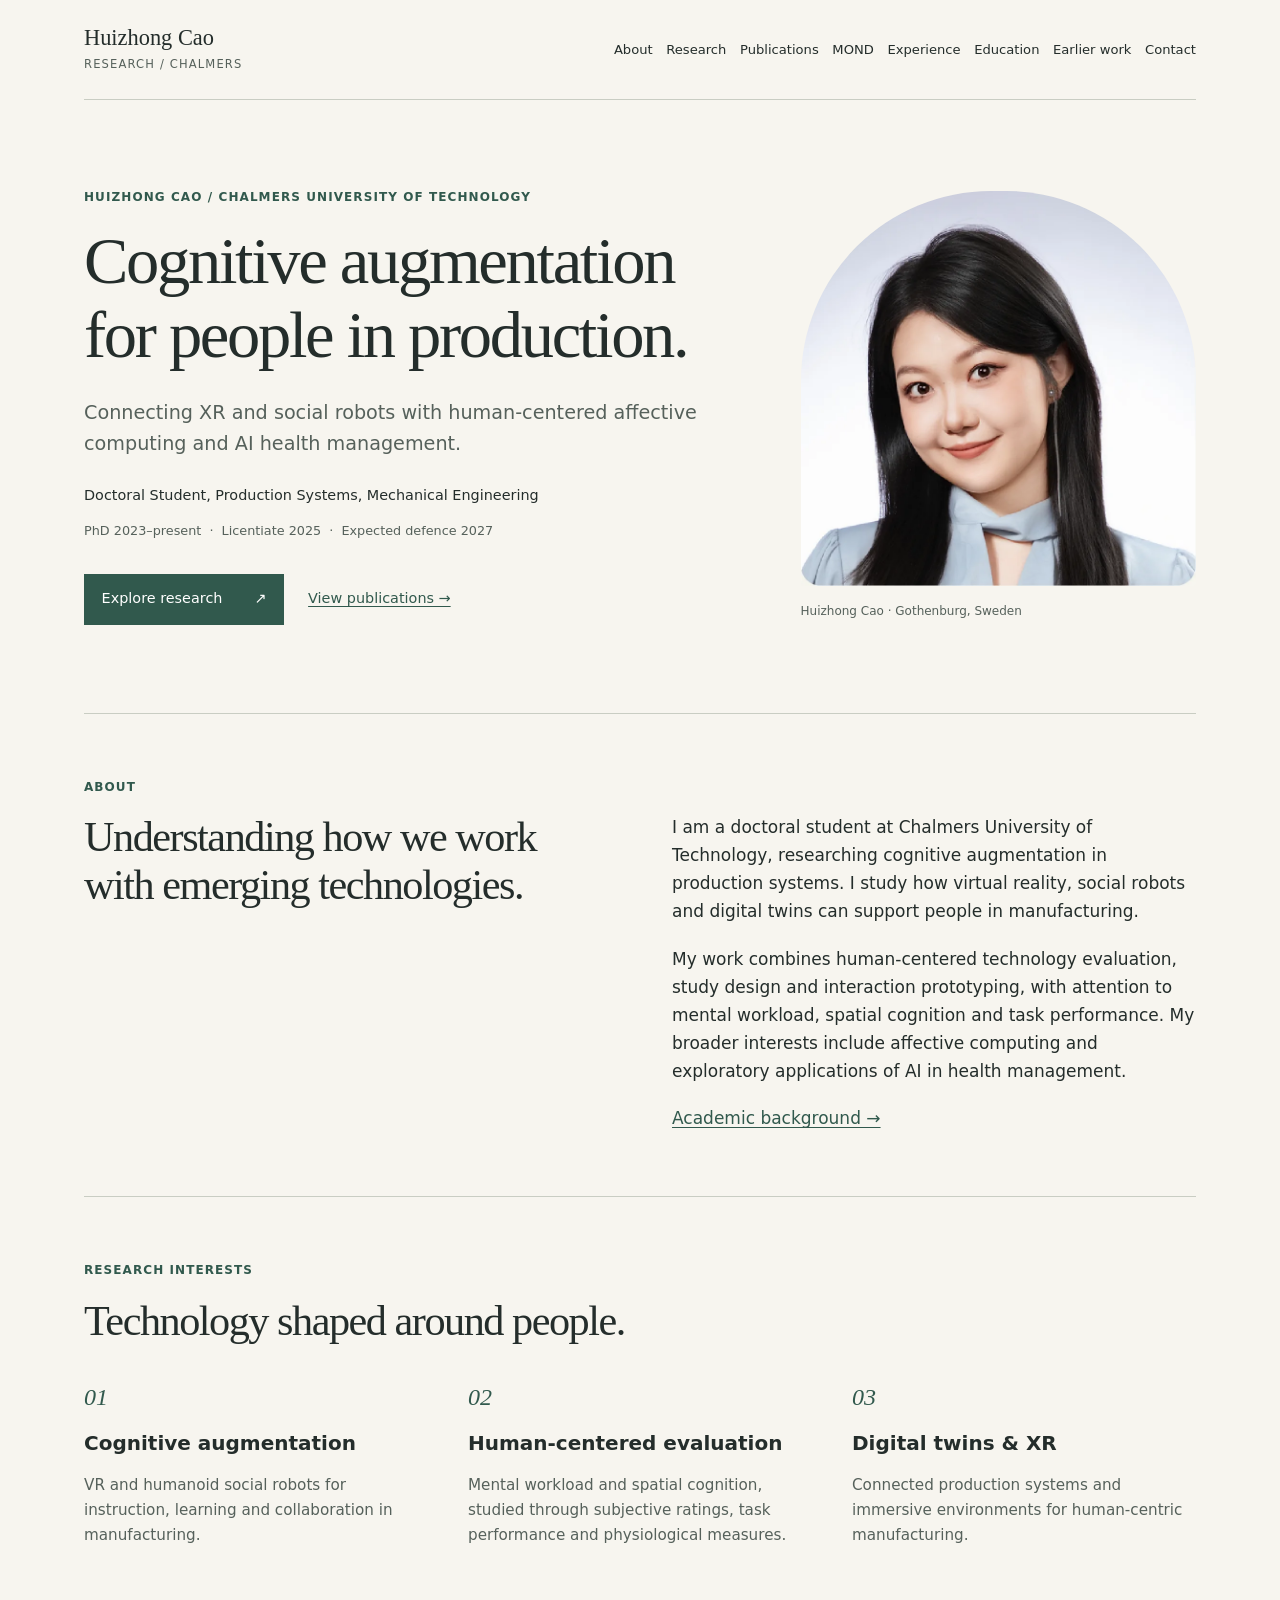
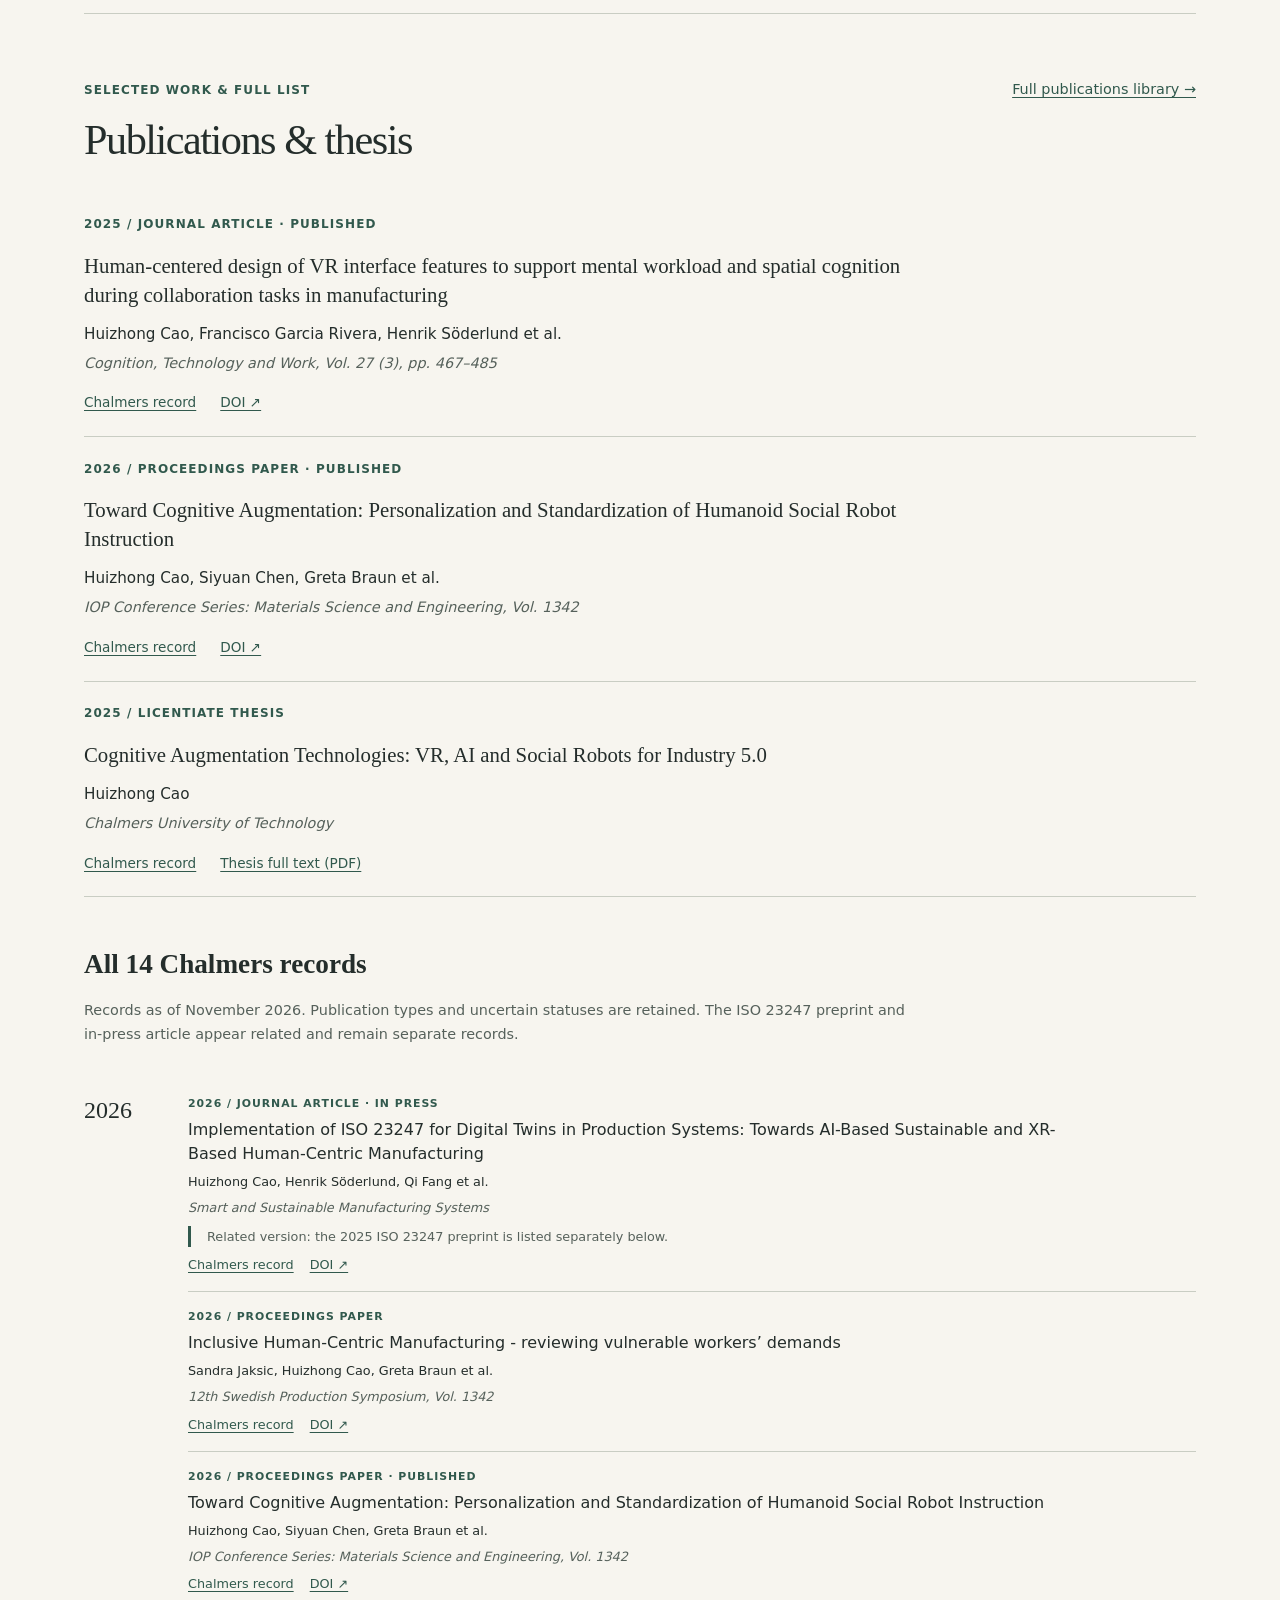
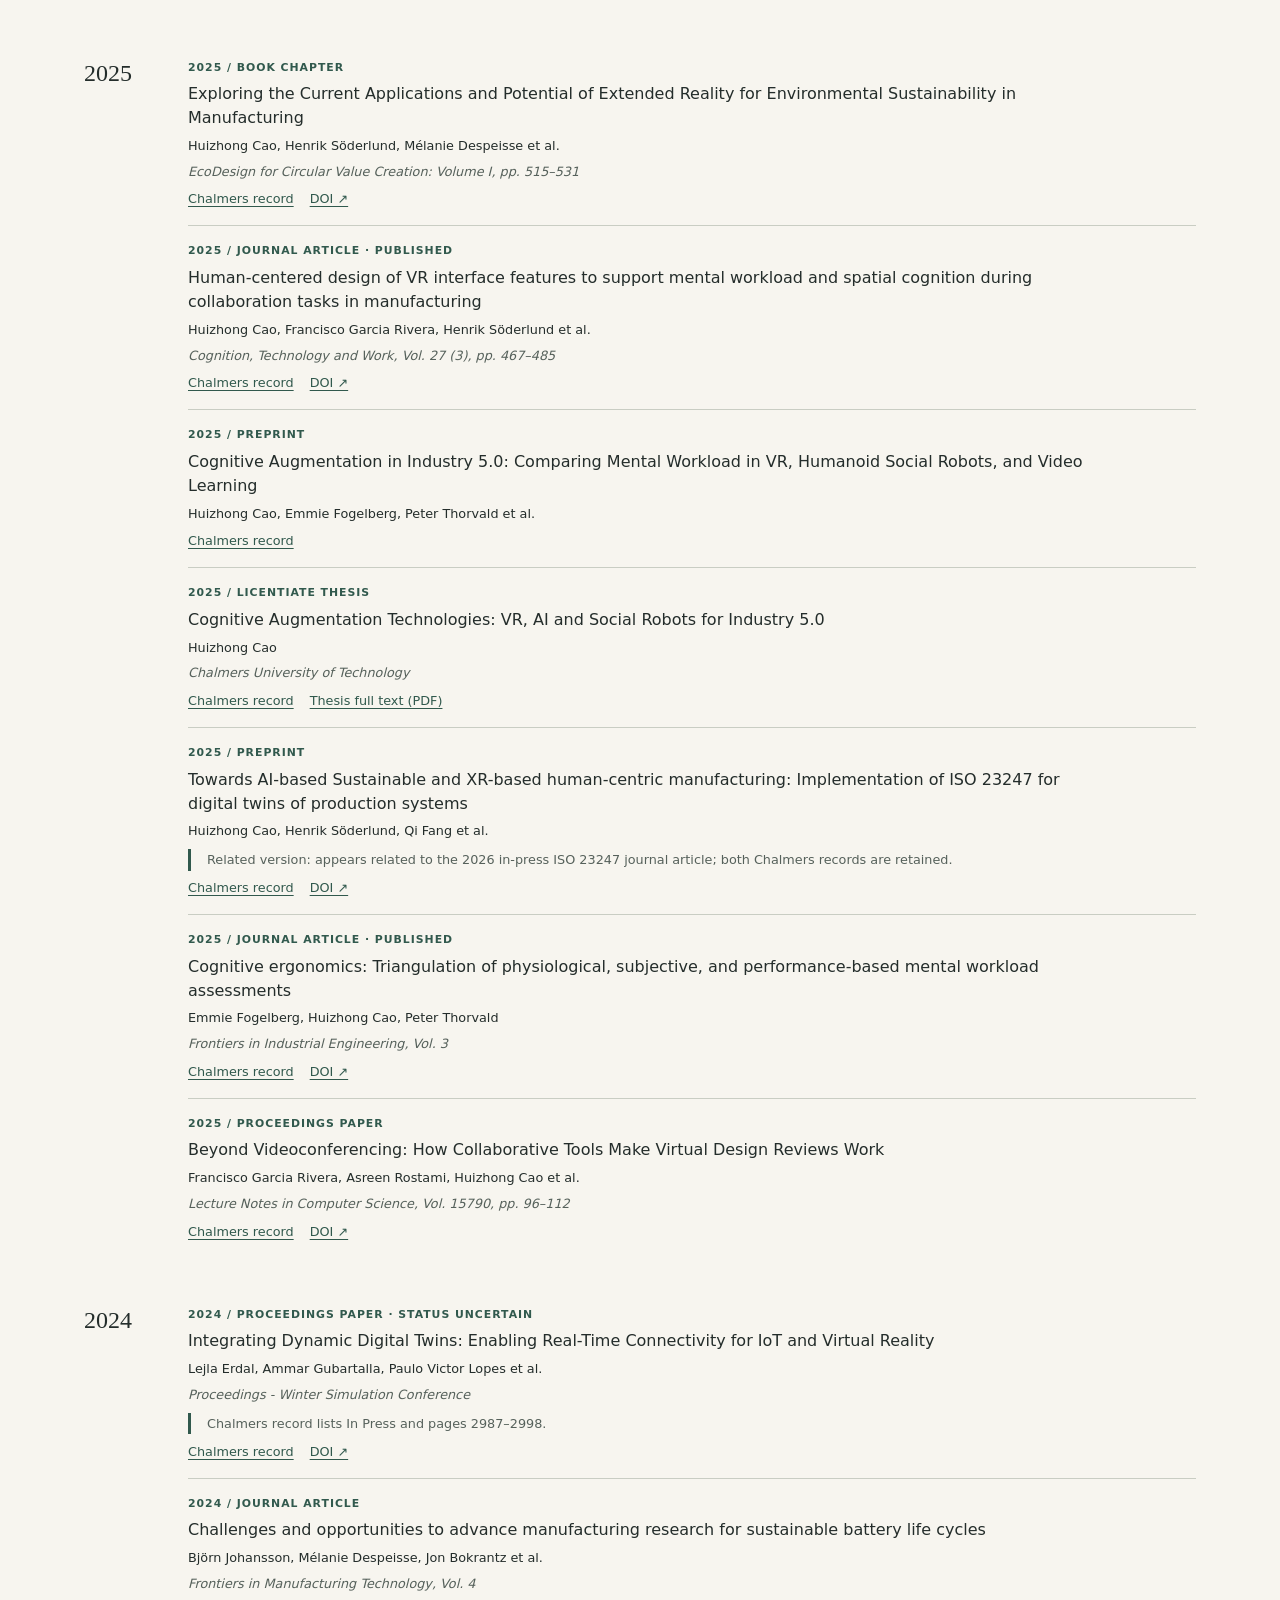
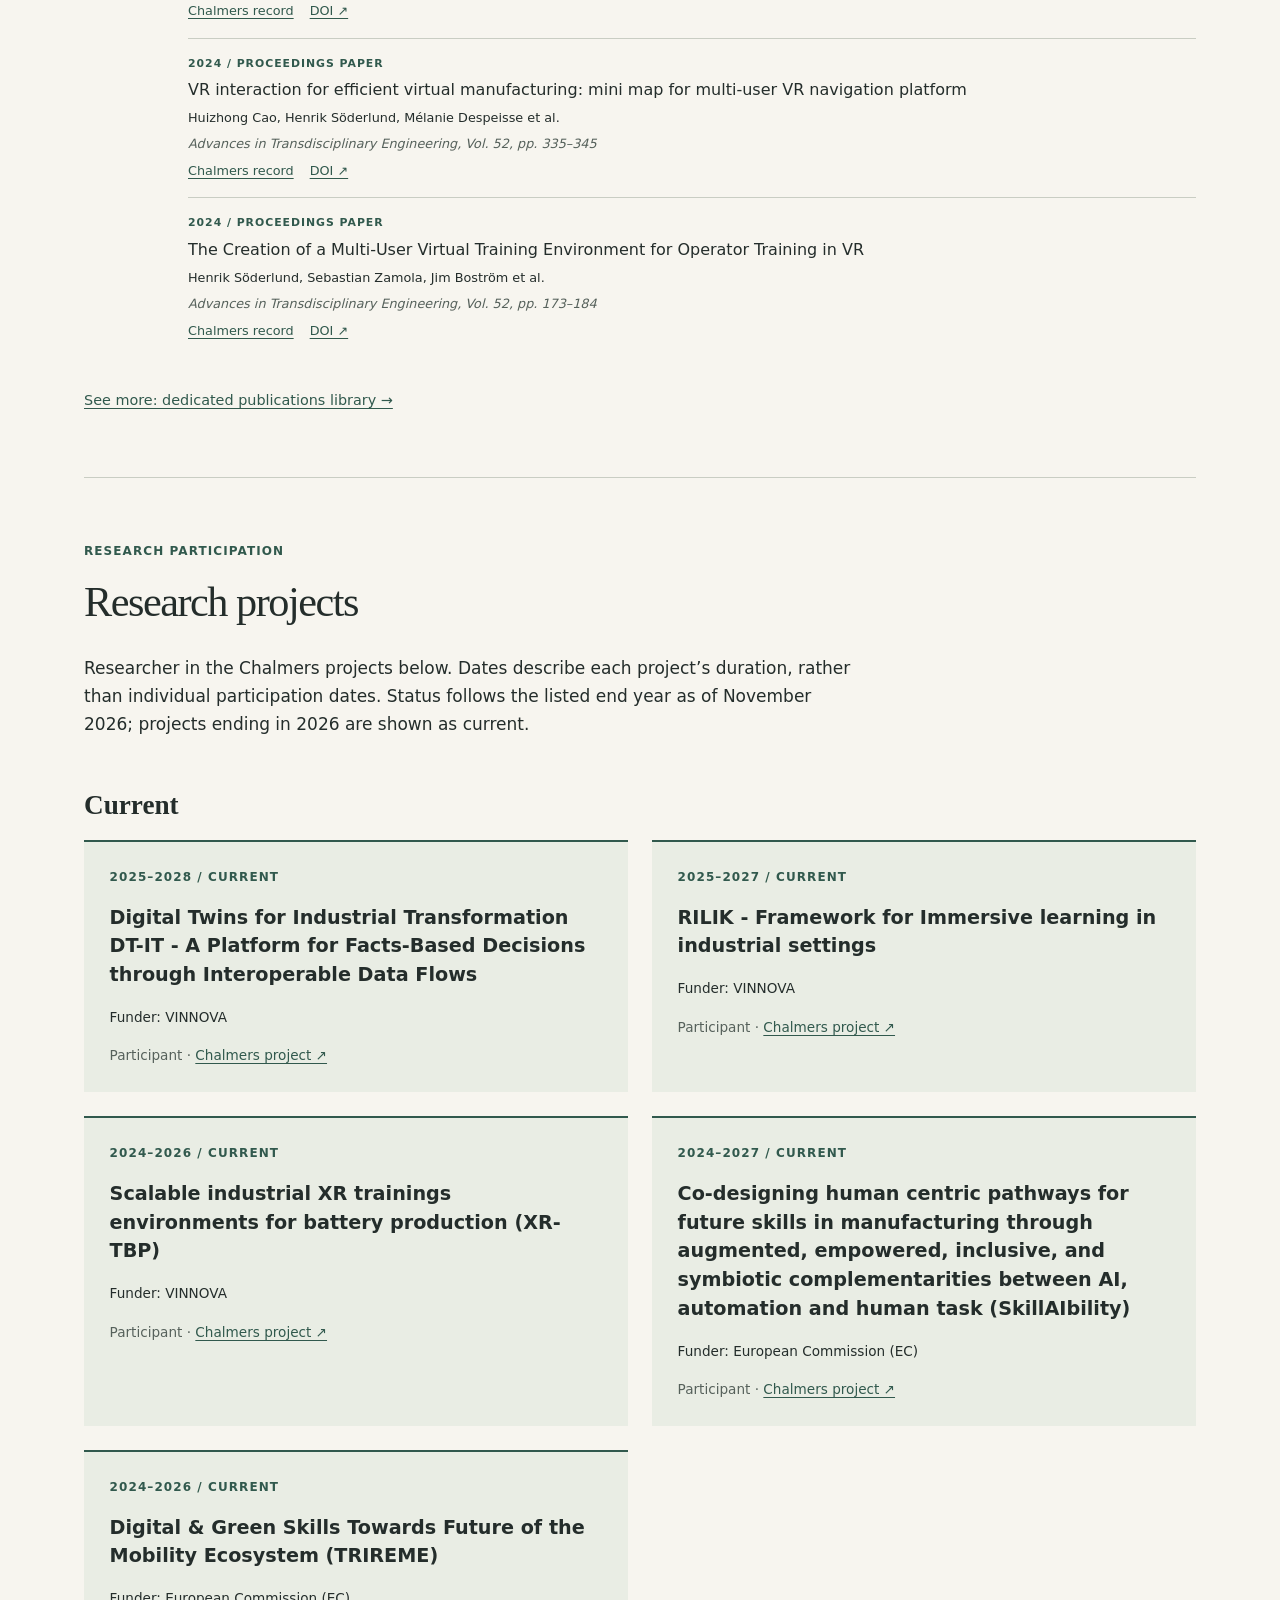
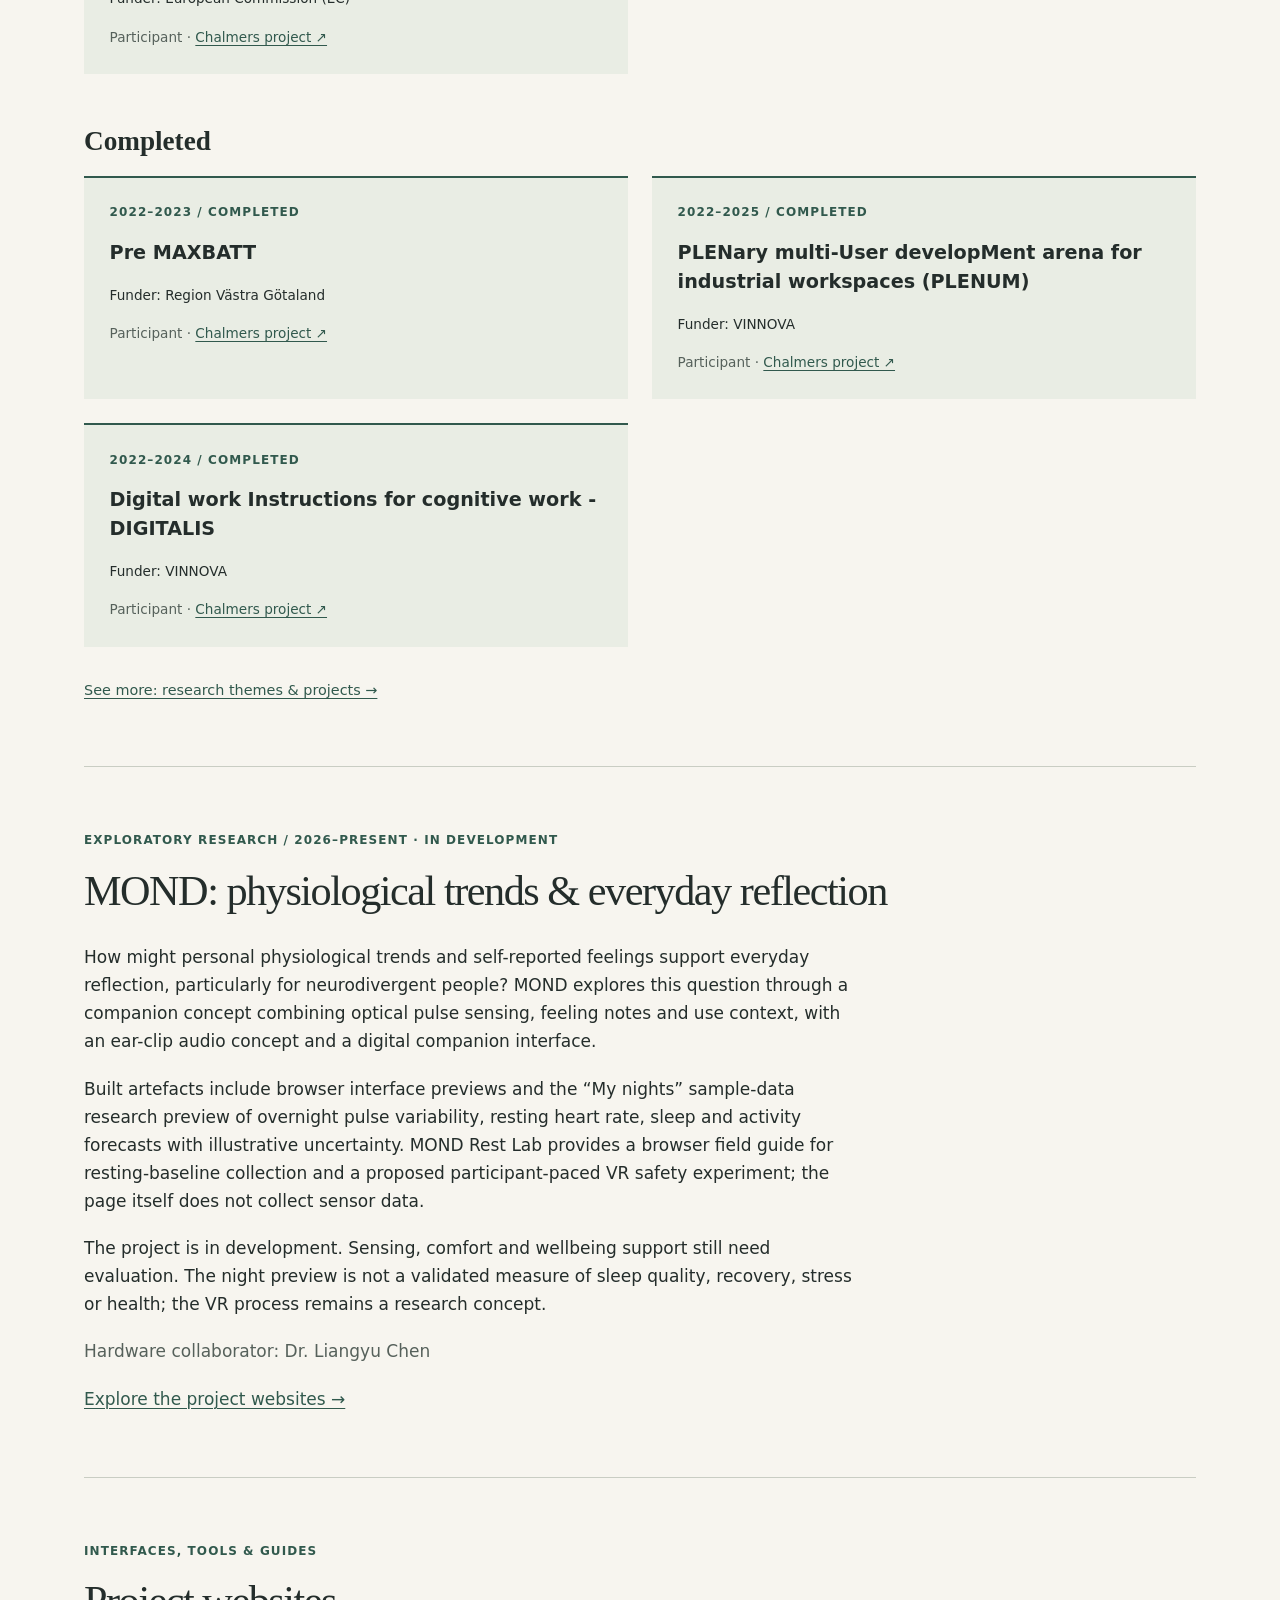
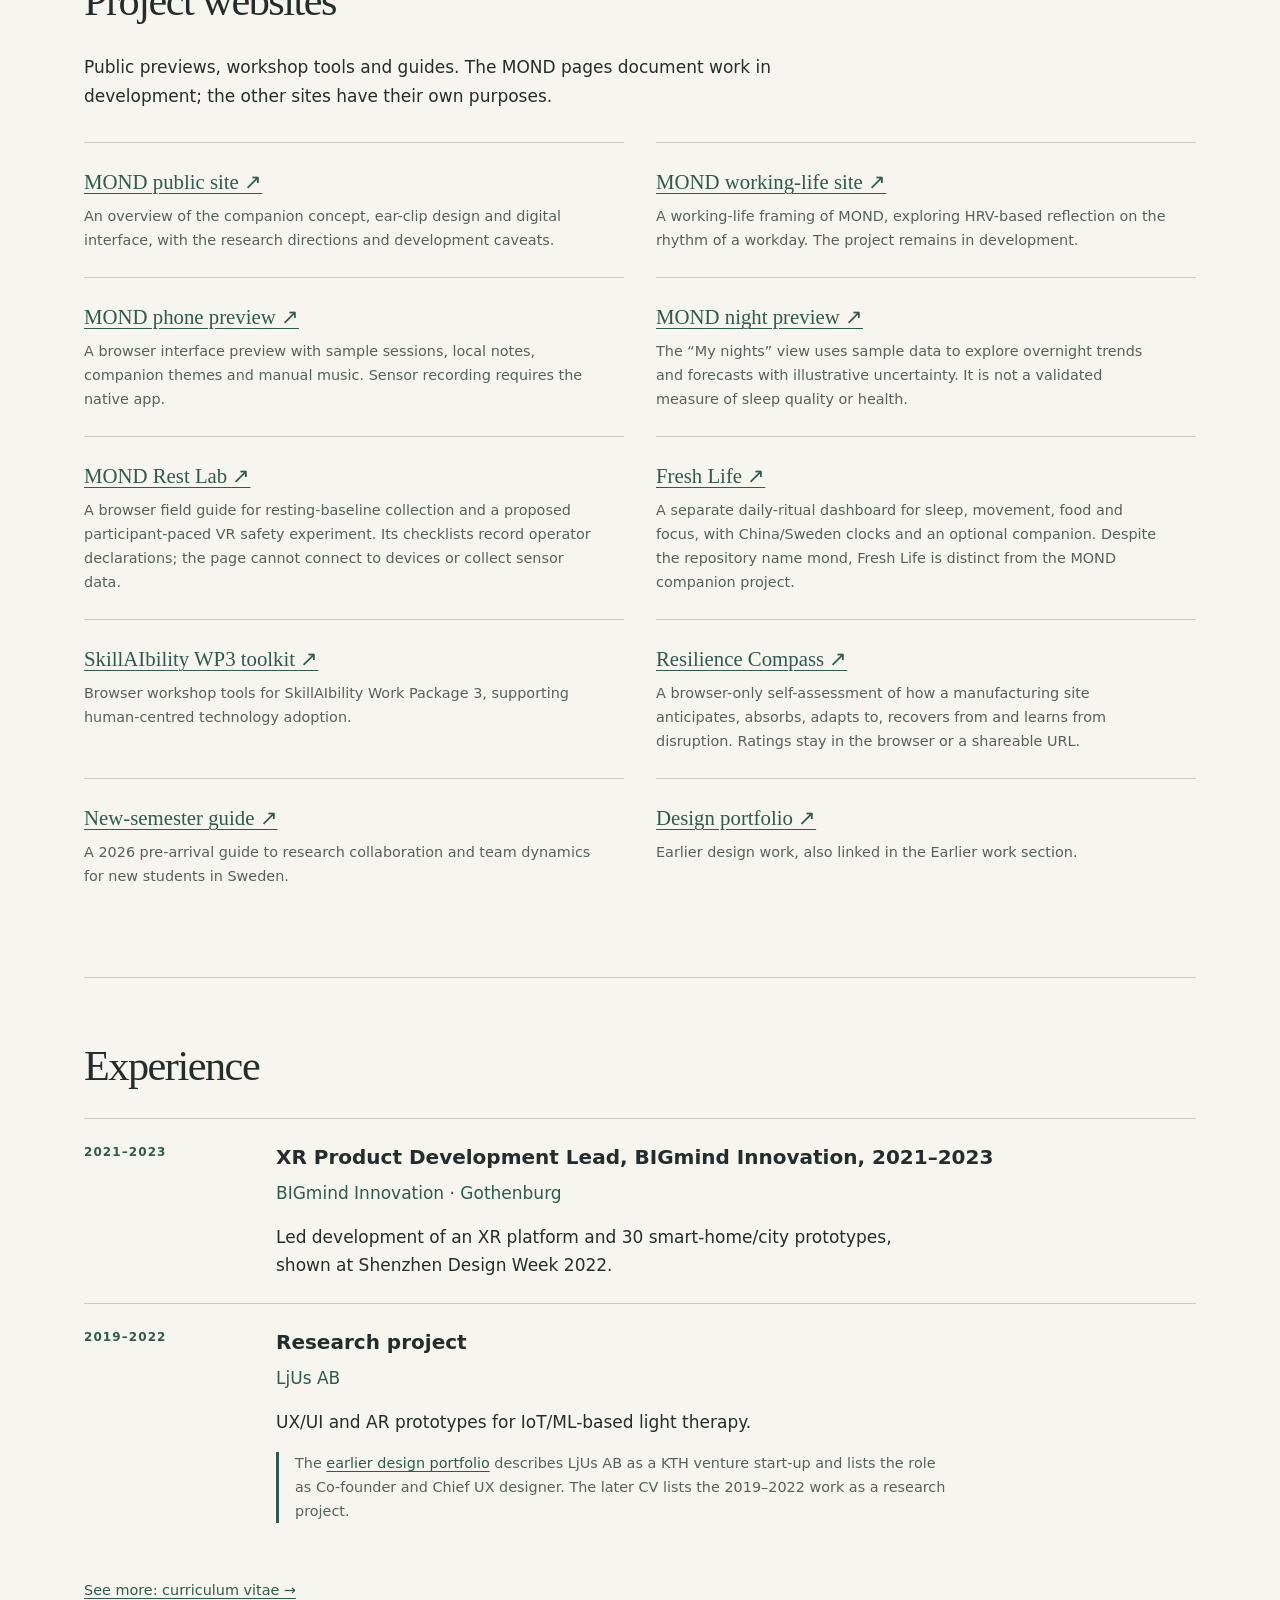
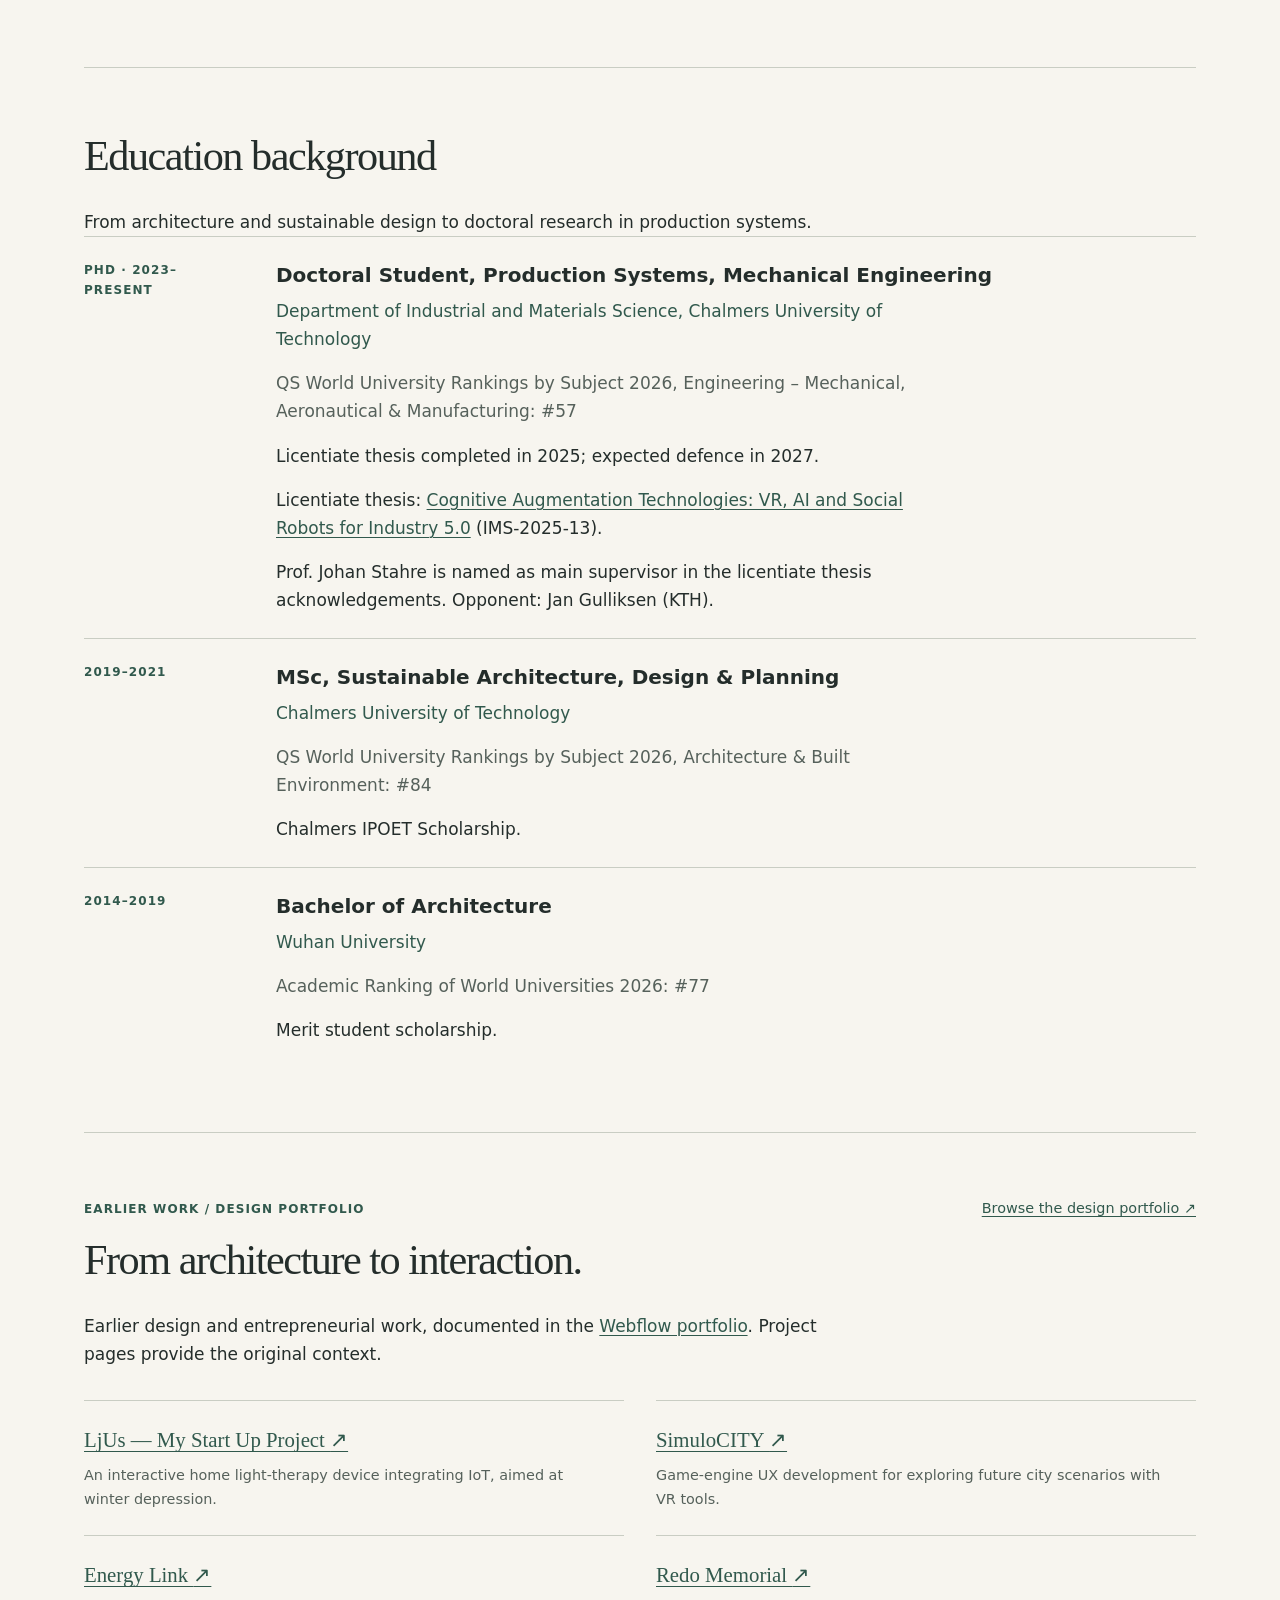
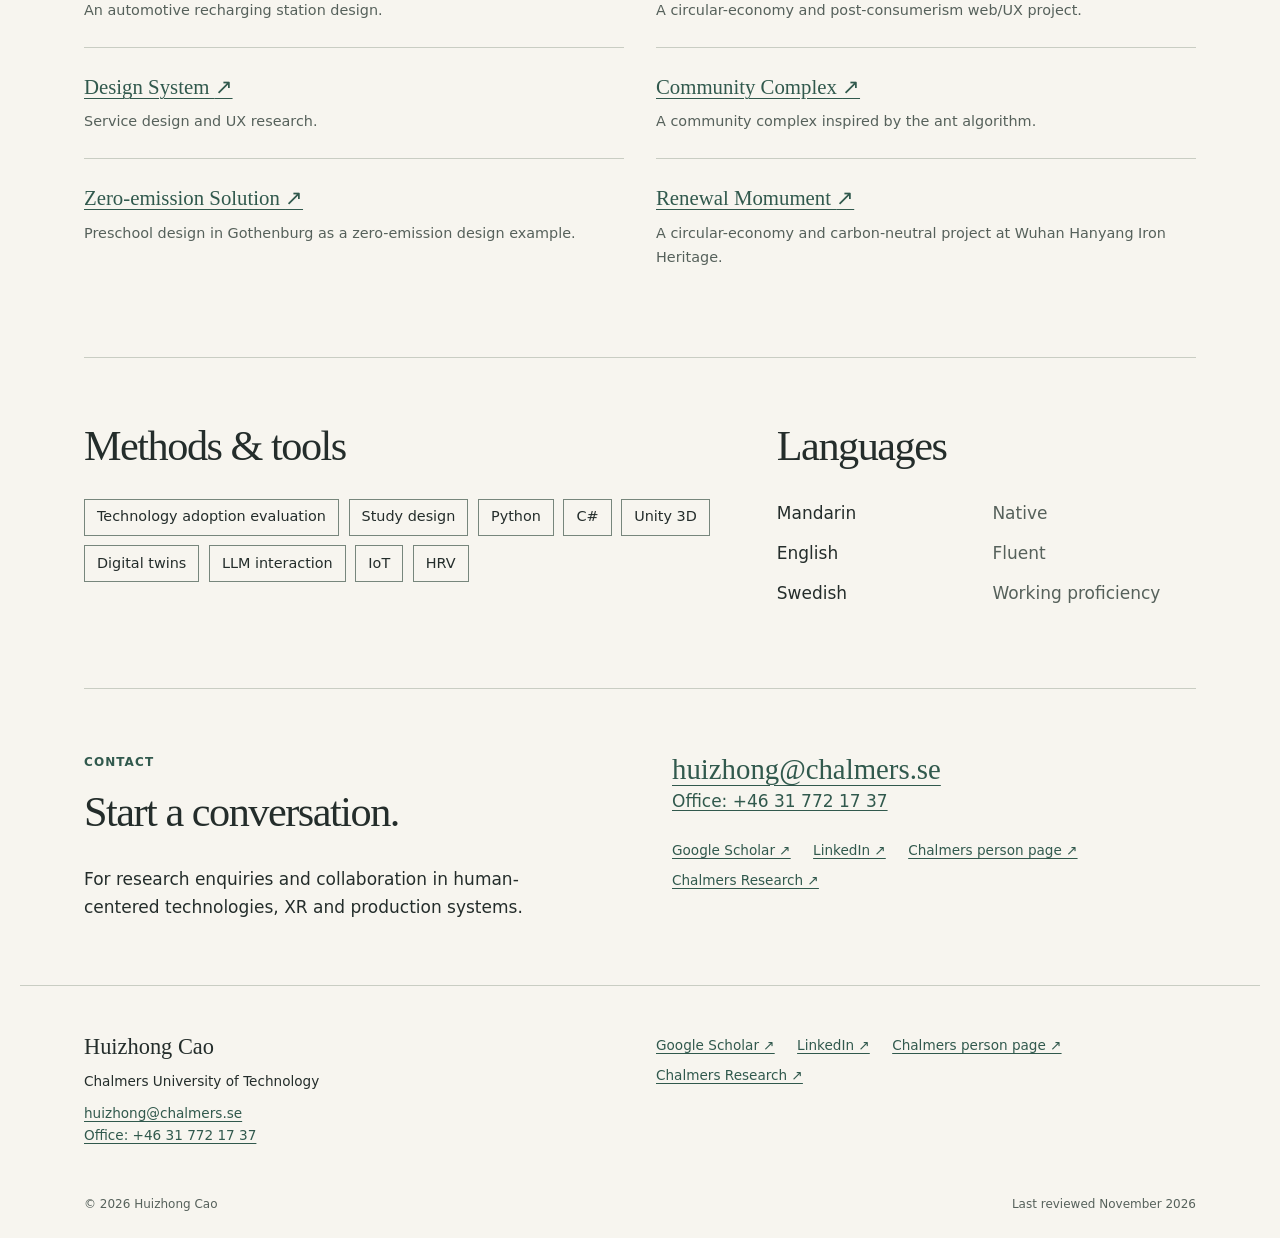
==== commit e229a141: "Expand Education section with university rankings" ====
--- a/index.html
+++ b/index.html
@@ -5,7 +5,7 @@
 <meta content="Huizhong Cao | Cognitive augmentation &amp; human-centered technology" property="og:title"/><meta content="Huizhong Cao at Chalmers: cognitive augmentation in production systems, affective computing and AI health interests, publications, projects, design experience and education." property="og:description"/><meta content="https://diamondcao1996.github.io/" property="og:url"/><meta content="website" property="og:type"/><meta content="https://diamondcao1996.github.io/assets/huizhong-cao.jpg" property="og:image"/><meta content="Portrait of Huizhong Cao" property="og:image:alt"/>
 <link href="/favicon.ico" rel="icon" sizes="32x32"/>
 <link href="/assets/site.css" rel="stylesheet"/><script defer="" src="/assets/site.js"></script><script type="application/ld+json">{"@context": "https://schema.org", "@graph": [{"@type": "Person", "@id": "https://diamondcao1996.github.io/#person", "name": "Huizhong Cao", "url": "https://diamondcao1996.github.io/", "image": "https://diamondcao1996.github.io/assets/huizhong-cao.jpg", "jobTitle": "Doctoral Student, Production Systems, Mechanical Engineering", "affiliation": {"@type": "Organization", "name": "Chalmers University of Technology"}, "email": "mailto:huizhong@chalmers.se", "sameAs": ["https://scholar.google.com/citations?user=7JIwY8oAAAAJ&hl=en", "https://www.linkedin.com/in/huizhongcao/", "https://www.chalmers.se/en/persons/huizhong/", "https://research.chalmers.se/en/person/huizhong"]}, {"@type": "WebSite", "url": "https://diamondcao1996.github.io/", "name": "Huizhong Cao"}]}</script></head>
-<body><a class="skip-link" href="#main">Skip to content</a><header class="site-header"><div class="header-inner"><a class="brand" href="/">Huizhong Cao<span>Research / Chalmers</span></a><button aria-controls="primary-nav" aria-expanded="false" class="menu-toggle" hidden="" type="button">Menu</button><nav aria-label="Main navigation" id="primary-nav"><ul><li><a href="/#about">About</a></li><li><a href="/#research">Research</a></li><li><a href="/#publications">Publications</a></li><li><a href="/#mond">MOND</a></li><li><a href="/#experience">Experience</a></li><li><a href="/#portfolio">Earlier work</a></li><li><a href="/#education">CV / Education</a></li><li><a href="/#contact">Contact</a></li></ul></nav></div></header>
+<body><a class="skip-link" href="#main">Skip to content</a><header class="site-header"><div class="header-inner"><a class="brand" href="/">Huizhong Cao<span>Research / Chalmers</span></a><button aria-controls="primary-nav" aria-expanded="false" class="menu-toggle" hidden="" type="button">Menu</button><nav aria-label="Main navigation" id="primary-nav"><ul><li><a href="/#about">About</a></li><li><a href="/#research">Research</a></li><li><a href="/#publications">Publications</a></li><li><a href="/#mond">MOND</a></li><li><a href="/#experience">Experience</a></li><li><a href="/#education">Education</a></li><li><a href="/#portfolio">Earlier work</a></li><li><a href="/#contact">Contact</a></li></ul></nav></div></header>
 <main id="main" tabindex="-1"><section class="hero" id="about" tabindex="-1"><div><p class="eyebrow">Huizhong Cao / Chalmers University of Technology</p><h1>Cognitive augmentation<br/>for people in production.</h1><p class="lead">Connecting XR and social robots with human-centered affective computing and AI health management.</p><p class="role">Doctoral Student, Production Systems, Mechanical Engineering</p><p class="hero-timeline">PhD 2023–present <span aria-hidden="true">·</span> Licentiate 2025 <span aria-hidden="true">·</span> Expected defence 2027</p><div class="actions"><a class="button" href="/#research">Explore research <span aria-hidden="true">↗</span></a><a href="/#publications">View publications →</a></div></div><figure class="portrait"><picture><source srcset="/assets/huizhong-cao.webp" type="image/webp"/><img alt="Huizhong Cao" fetchpriority="high" height="826" src="/assets/huizhong-cao.jpg" width="826"/></picture><figcaption>Huizhong Cao · Gothenburg, Sweden</figcaption></figure></section><section aria-labelledby="about-title" class="section about"><p class="eyebrow">About</p><h2 id="about-title">Understanding how we work<br/>with emerging technologies.</h2><div class="prose"><p>I am a doctoral student at Chalmers University of Technology, researching cognitive augmentation in production systems. I study how virtual reality, social robots and digital twins can support people in manufacturing.</p><p>My work combines human-centered technology evaluation, study design and interaction prototyping, with attention to mental workload, spatial cognition and task performance. My broader interests include affective computing and exploratory applications of AI in health management.</p><a href="/cv/">Academic background →</a></div></section><section class="section" id="research" tabindex="-1"><p class="eyebrow">Research interests</p><h2>Technology shaped around people.</h2><div class="themes"><article><span class="number">01</span><h3>Cognitive augmentation</h3><p>VR and humanoid social robots for instruction, learning and collaboration in manufacturing.</p></article><article><span class="number">02</span><h3>Human-centered evaluation</h3><p>Mental workload and spatial cognition, studied through subjective ratings, task performance and physiological measures.</p></article><article><span class="number">03</span><h3>Digital twins &amp; XR</h3><p>Connected production systems and immersive environments for human-centric manufacturing.</p></article></div></section><section class="section home-publications" id="publications" tabindex="-1"><div class="section-heading"><div><p class="eyebrow">Selected work &amp; full list</p><h2>Publications &amp; thesis</h2></div><a href="/publications/">Full publications library →</a></div><article class="publication" id="selected-547400"><p class="eyebrow">2025 / Journal article · Published</p><h3>Human-centered design of VR interface features to support mental workload and spatial cognition during collaboration tasks in manufacturing</h3><p class="authors">Huizhong Cao, Francisco Garcia Rivera, Henrik Söderlund et al.</p><p class="venue">Cognition, Technology and Work, Vol. 27 (3), pp. 467–485</p><div class="record-links"><a href="https://research.chalmers.se/en/publication/547400">Chalmers record</a><a href="https://doi.org/10.1007/s10111-025-00809-6">DOI ↗</a></div></article><article class="publication" id="selected-553187"><p class="eyebrow">2026 / Proceedings paper · Published</p><h3>Toward Cognitive Augmentation: Personalization and Standardization of Humanoid Social Robot Instruction</h3><p class="authors">Huizhong Cao, Siyuan Chen, Greta Braun et al.</p><p class="venue">IOP Conference Series: Materials Science and Engineering, Vol. 1342</p><div class="record-links"><a href="https://research.chalmers.se/en/publication/553187">Chalmers record</a><a href="https://doi.org/10.1088/1757-899X/1342/1/012045">DOI ↗</a></div></article><article class="publication" id="selected-548277"><p class="eyebrow">2025 / Licentiate thesis</p><h3>Cognitive Augmentation Technologies: VR, AI and Social Robots for Industry 5.0</h3><p class="authors">Huizhong Cao</p><p class="venue">Chalmers University of Technology</p><div class="record-links"><a href="https://research.chalmers.se/en/publication/548277">Chalmers record</a><a href="https://research.chalmers.se/publication/548277/file/548277_Fulltext.pdf">Thesis full text (PDF)</a></div></article><h3 class="group-heading">All 14 Chalmers records</h3><p class="muted library-intro">Records as of November 2026. Publication types and uncertain statuses are retained. The ISO 23247 preprint and in-press article appear related and remain separate records.</p><div class="compact-year" id="year-2026"><h4>2026</h4><article class="publication publication-compact" id="publication-552658"><p class="eyebrow">2026 / Journal article · In press</p><h5>Implementation of ISO 23247 for Digital Twins in Production Systems: Towards AI-Based Sustainable and XR-Based Human-Centric Manufacturing</h5><p class="authors">Huizhong Cao, Henrik Söderlund, Qi Fang et al.</p><p class="venue">Smart and Sustainable Manufacturing Systems</p><p class="note">Related version: the 2025 ISO 23247 preprint is listed separately below.</p><div class="record-links"><a href="https://research.chalmers.se/en/publication/552658">Chalmers record</a><a href="https://doi.org/10.1520/SSMS20250002">DOI ↗</a></div></article><article class="publication publication-compact" id="publication-553198"><p class="eyebrow">2026 / Proceedings paper</p><h5>Inclusive Human-Centric Manufacturing - reviewing vulnerable workers’ demands</h5><p class="authors">Sandra Jaksic, Huizhong Cao, Greta Braun et al.</p><p class="venue">12th Swedish Production Symposium, Vol. 1342</p><div class="record-links"><a href="https://research.chalmers.se/en/publication/553198">Chalmers record</a><a href="https://doi.org/10.1088/1757-899X/1342/1/012048">DOI ↗</a></div></article><article class="publication publication-compact" id="publication-553187"><p class="eyebrow">2026 / Proceedings paper · Published</p><h5>Toward Cognitive Augmentation: Personalization and Standardization of Humanoid Social Robot Instruction</h5><p class="authors">Huizhong Cao, Siyuan Chen, Greta Braun et al.</p><p class="venue">IOP Conference Series: Materials Science and Engineering, Vol. 1342</p><div class="record-links"><a href="https://research.chalmers.se/en/publication/553187">Chalmers record</a><a href="https://doi.org/10.1088/1757-899X/1342/1/012045">DOI ↗</a></div></article></div><div class="compact-year" id="year-2025"><h4>2025</h4><article class="publication publication-compact" id="publication-549499"><p class="eyebrow">2025 / Book chapter</p><h5>Exploring the Current Applications and Potential of Extended Reality for Environmental Sustainability in Manufacturing</h5><p class="authors">Huizhong Cao, Henrik Söderlund, Mélanie Despeisse et al.</p><p class="venue">EcoDesign for Circular Value Creation: Volume I, pp. 515–531</p><div class="record-links"><a href="https://research.chalmers.se/en/publication/549499">Chalmers record</a><a href="https://doi.org/10.1007/978-981-97-9068-5_32">DOI ↗</a></div></article><article class="publication publication-compact" id="publication-547400"><p class="eyebrow">2025 / Journal article · Published</p><h5>Human-centered design of VR interface features to support mental workload and spatial cognition during collaboration tasks in manufacturing</h5><p class="authors">Huizhong Cao, Francisco Garcia Rivera, Henrik Söderlund et al.</p><p class="venue">Cognition, Technology and Work, Vol. 27 (3), pp. 467–485</p><div class="record-links"><a href="https://research.chalmers.se/en/publication/547400">Chalmers record</a><a href="https://doi.org/10.1007/s10111-025-00809-6">DOI ↗</a></div></article><article class="publication publication-compact" id="publication-548139"><p class="eyebrow">2025 / Preprint</p><h5>Cognitive Augmentation in Industry 5.0: Comparing Mental Workload in VR, Humanoid Social Robots, and Video Learning</h5><p class="authors">Huizhong Cao, Emmie Fogelberg, Peter Thorvald et al.</p><div class="record-links"><a href="https://research.chalmers.se/en/publication/548139">Chalmers record</a></div></article><article class="publication publication-compact" id="publication-548277"><p class="eyebrow">2025 / Licentiate thesis</p><h5>Cognitive Augmentation Technologies: VR, AI and Social Robots for Industry 5.0</h5><p class="authors">Huizhong Cao</p><p class="venue">Chalmers University of Technology</p><div class="record-links"><a href="https://research.chalmers.se/en/publication/548277">Chalmers record</a><a href="https://research.chalmers.se/publication/548277/file/548277_Fulltext.pdf">Thesis full text (PDF)</a></div></article><article class="publication publication-compact" id="publication-548140"><p class="eyebrow">2025 / Preprint</p><h5>Towards AI-based Sustainable and XR-based human-centric manufacturing: Implementation of ISO 23247 for digital twins of production systems</h5><p class="authors">Huizhong Cao, Henrik Söderlund, Qi Fang et al.</p><p class="note">Related version: appears related to the 2026 in-press ISO 23247 journal article; both Chalmers records are retained.</p><div class="record-links"><a href="https://research.chalmers.se/en/publication/548140">Chalmers record</a><a href="https://doi.org/10.48550/arXiv.2508.14580">DOI ↗</a></div></article><article class="publication publication-compact" id="publication-548138"><p class="eyebrow">2025 / Journal article · Published</p><h5>Cognitive ergonomics: Triangulation of physiological, subjective, and performance-based mental workload assessments</h5><p class="authors">Emmie Fogelberg, Huizhong Cao, Peter Thorvald</p><p class="venue">Frontiers in Industrial Engineering, Vol. 3</p><div class="record-links"><a href="https://research.chalmers.se/en/publication/548138">Chalmers record</a><a href="https://doi.org/10.3389/fieng.2025.1605975">DOI ↗</a></div></article><article class="publication publication-compact" id="publication-547053"><p class="eyebrow">2025 / Proceedings paper</p><h5>Beyond Videoconferencing: How Collaborative Tools Make Virtual Design Reviews Work</h5><p class="authors">Francisco Garcia Rivera, Asreen Rostami, Huizhong Cao et al.</p><p class="venue">Lecture Notes in Computer Science, Vol. 15790, pp. 96–112</p><div class="record-links"><a href="https://research.chalmers.se/en/publication/547053">Chalmers record</a><a href="https://doi.org/10.1007/978-3-031-93715-6_7">DOI ↗</a></div></article></div><div class="compact-year" id="year-2024"><h4>2024</h4><article class="publication publication-compact" id="publication-546510"><p class="eyebrow">2024 / Proceedings paper · Status uncertain</p><h5>Integrating Dynamic Digital Twins: Enabling Real-Time Connectivity for IoT and Virtual Reality</h5><p class="authors">Lejla Erdal, Ammar Gubartalla, Paulo Victor Lopes et al.</p><p class="venue">Proceedings - Winter Simulation Conference</p><p class="note">Chalmers record lists In Press and pages 2987–2998.</p><div class="record-links"><a href="https://research.chalmers.se/en/publication/546510">Chalmers record</a><a href="https://doi.org/10.1109/WSC63780.2024.10838921">DOI ↗</a></div></article><article class="publication publication-compact" id="publication-542795"><p class="eyebrow">2024 / Journal article</p><h5>Challenges and opportunities to advance manufacturing research for sustainable battery life cycles</h5><p class="authors">Björn Johansson, Mélanie Despeisse, Jon Bokrantz et al.</p><p class="venue">Frontiers in Manufacturing Technology, Vol. 4</p><div class="record-links"><a href="https://research.chalmers.se/en/publication/542795">Chalmers record</a><a href="https://doi.org/10.3389/fmtec.2024.1360076">DOI ↗</a></div></article><article class="publication publication-compact" id="publication-540994"><p class="eyebrow">2024 / Proceedings paper</p><h5>VR interaction for efficient virtual manufacturing: mini map for multi-user VR navigation platform</h5><p class="authors">Huizhong Cao, Henrik Söderlund, Mélanie Despeisse et al.</p><p class="venue">Advances in Transdisciplinary Engineering, Vol. 52, pp. 335–345</p><div class="record-links"><a href="https://research.chalmers.se/en/publication/540994">Chalmers record</a><a href="https://doi.org/10.3233/ATDE240178">DOI ↗</a></div></article><article class="publication publication-compact" id="publication-540992"><p class="eyebrow">2024 / Proceedings paper</p><h5>The Creation of a Multi-User Virtual Training Environment for Operator Training in VR</h5><p class="authors">Henrik Söderlund, Sebastian Zamola, Jim Boström et al.</p><p class="venue">Advances in Transdisciplinary Engineering, Vol. 52, pp. 173–184</p><div class="record-links"><a href="https://research.chalmers.se/en/publication/540992">Chalmers record</a><a href="https://doi.org/10.3233/ATDE240163">DOI ↗</a></div></article></div><p class="more-link"><a href="/publications/">See more: dedicated publications library →</a></p></section><section class="section" id="projects" tabindex="-1"><p class="eyebrow">Research participation</p><h2>Research projects</h2><p class="prose">Researcher in the Chalmers projects below. Dates describe each project’s duration, rather than individual participation dates. Status follows the listed end year as of November 2026; projects ending in 2026 are shown as current.</p><h3 class="group-heading">Current</h3><div class="projects"><article class="project"><p class="eyebrow">2025–2028 / Current</p><h4><a href="https://research.chalmers.se/en/project/12742">Digital Twins for Industrial Transformation DT-IT - A Platform for Facts-Based Decisions through Interoperable Data Flows</a></h4><p>Funder: VINNOVA</p><p class="muted">Participant · <a href="https://research.chalmers.se/en/project/12742">Chalmers project ↗</a></p></article><article class="project"><p class="eyebrow">2025–2027 / Current</p><h4><a href="https://research.chalmers.se/en/project/12332">RILIK - Framework for Immersive learning in industrial settings</a></h4><p>Funder: VINNOVA</p><p class="muted">Participant · <a href="https://research.chalmers.se/en/project/12332">Chalmers project ↗</a></p></article><article class="project"><p class="eyebrow">2024–2026 / Current</p><h4><a href="https://research.chalmers.se/en/project/12059">Scalable industrial XR trainings environments for battery production (XR-TBP)</a></h4><p>Funder: VINNOVA</p><p class="muted">Participant · <a href="https://research.chalmers.se/en/project/12059">Chalmers project ↗</a></p></article><article class="project"><p class="eyebrow">2024–2027 / Current</p><h4><a href="https://research.chalmers.se/en/project/11873">Co-designing human centric pathways for future skills in manufacturing through augmented, empowered, inclusive, and symbiotic complementarities between AI, automation and human task (SkillAIbility)</a></h4><p>Funder: European Commission (EC)</p><p class="muted">Participant · <a href="https://research.chalmers.se/en/project/11873">Chalmers project ↗</a></p></article><article class="project"><p class="eyebrow">2024–2026 / Current</p><h4><a href="https://research.chalmers.se/en/project/11618">Digital &amp; Green Skills Towards Future of the Mobility Ecosystem (TRIREME)</a></h4><p>Funder: European Commission (EC)</p><p class="muted">Participant · <a href="https://research.chalmers.se/en/project/11618">Chalmers project ↗</a></p></article></div><h3 class="group-heading">Completed</h3><div class="projects"><article class="project"><p class="eyebrow">2022–2023 / Completed</p><h4><a href="https://research.chalmers.se/en/project/11130">Pre MAXBATT</a></h4><p>Funder: Region Västra Götaland</p><p class="muted">Participant · <a href="https://research.chalmers.se/en/project/11130">Chalmers project ↗</a></p></article><article class="project"><p class="eyebrow">2022–2025 / Completed</p><h4><a href="https://research.chalmers.se/en/project/10970">PLENary multi-User developMent arena for industrial workspaces (PLENUM)</a></h4><p>Funder: VINNOVA</p><p class="muted">Participant · <a href="https://research.chalmers.se/en/project/10970">Chalmers project ↗</a></p></article><article class="project"><p class="eyebrow">2022–2024 / Completed</p><h4><a href="https://research.chalmers.se/en/project/10777">Digital work Instructions for cognitive work - DIGITALIS</a></h4><p>Funder: VINNOVA</p><p class="muted">Participant · <a href="https://research.chalmers.se/en/project/10777">Chalmers project ↗</a></p></article></div><p class="more-link"><a href="/research/">See more: research themes &amp; projects →</a></p></section><section class="section" id="mond" tabindex="-1" aria-labelledby="mond-title">
 <p class="eyebrow">Exploratory research / 2026–present · In development</p>
 <h2 id="mond-title">MOND: physiological trends &amp; everyday reflection</h2>
@@ -34,5 +34,30 @@
 <article class="portfolio-card"><h3><a href="https://huizhongcao.webflow.io/">Design portfolio ↗</a></h3><p>Earlier design work, also linked in the Earlier work section.</p></article>
 </div>
 </section>
-<section class="section" id="experience" tabindex="-1"><h2>Experience</h2><ol class="timeline"><li class="timeline-entry"><p class="eyebrow">2021–2023</p><div><h3>XR Product Development Lead, BIGmind Innovation, 2021–2023</h3><p class="organization">BIGmind Innovation · Gothenburg</p><p>Led development of an XR platform and 30 smart-home/city prototypes, shown at Shenzhen Design Week 2022.</p></div></li><li class="timeline-entry"><p class="eyebrow">2019–2022</p><div><h3>Research project</h3><p class="organization">LjUs AB</p><p>UX/UI and AR prototypes for IoT/ML-based light therapy.</p><p class="note">The <a href="https://huizhongcao.webflow.io/">earlier design portfolio</a> describes LjUs AB as a KTH venture start-up and lists the role as Co-founder and Chief UX designer. The later CV lists the 2019–2022 work as a research project.</p></div></li></ol><p class="more-link"><a href="/cv/">See more: curriculum vitae →</a></p></section><section aria-labelledby="portfolio-title" class="section" id="portfolio" tabindex="-1"><div class="section-heading"><div><p class="eyebrow">Earlier work / Design portfolio</p><h2 id="portfolio-title">From architecture to interaction.</h2></div><a href="https://huizhongcao.webflow.io/portfolio">Browse the design portfolio ↗</a></div><p class="prose">Earlier design and entrepreneurial work, documented in the <a href="https://huizhongcao.webflow.io/">Webflow portfolio</a>. Project pages provide the original context.</p><div class="portfolio-grid"><article class="portfolio-card"><h3><a href="https://huizhongcao.webflow.io/portfolio/ljus">LjUs — My Start Up Project <span aria-hidden="true">↗</span></a></h3><p>An interactive home light-therapy device integrating IoT, aimed at winter depression.</p></article><article class="portfolio-card"><h3><a href="https://huizhongcao.webflow.io/portfolio/smart-city">SimuloCITY <span aria-hidden="true">↗</span></a></h3><p>Game-engine UX development for exploring future city scenarios with VR tools.</p></article><article class="portfolio-card"><h3><a href="https://huizhongcao.webflow.io/portfolio/energylink">Energy Link <span aria-hidden="true">↗</span></a></h3><p>An automotive recharging station design.</p></article><article class="portfolio-card"><h3><a href="https://huizhongcao.webflow.io/portfolio/project-single-01">Redo Memorial <span aria-hidden="true">↗</span></a></h3><p>A circular-economy and post-consumerism web/UX project.</p></article><article class="portfolio-card"><h3><a href="https://huizhongcao.webflow.io/portfolio/project-single-03">Design System <span aria-hidden="true">↗</span></a></h3><p>Service design and UX research.</p></article><article class="portfolio-card"><h3><a href="https://huizhongcao.webflow.io/portfolio/project-single-04">Community Complex <span aria-hidden="true">↗</span></a></h3><p>A community complex inspired by the ant algorithm.</p></article><article class="portfolio-card"><h3><a href="https://huizhongcao.webflow.io/portfolio/project-single-05">Zero-emission Solution <span aria-hidden="true">↗</span></a></h3><p>Preschool design in Gothenburg as a zero-emission design example.</p></article><article class="portfolio-card"><h3><a href="https://huizhongcao.webflow.io/portfolio/project-single-06">Renewal Momument <span aria-hidden="true">↗</span></a></h3><p>A circular-economy and carbon-neutral project at Wuhan Hanyang Iron Heritage.</p></article></div></section><section class="section" id="education" tabindex="-1"><h2>Education &amp; academic timeline</h2><ol class="timeline"><li class="timeline-entry"><p class="eyebrow">2023–present</p><div><h3>Doctoral Student, Production Systems, Mechanical Engineering</h3><p class="organization">Chalmers University of Technology</p><p>PhD studies in production systems. Licentiate thesis completed in 2025; expected defence in 2027. <a href="https://research.chalmers.se/en/publication/548277">Read the licentiate thesis record →</a></p></div></li><li class="timeline-entry"><p class="eyebrow">2019–2021</p><div><h3>MSc, Sustainable Architecture, Design &amp; Planning</h3><p class="organization">Chalmers University of Technology</p><p>Chalmers IPOET Scholarship.</p></div></li><li class="timeline-entry"><p class="eyebrow">2014–2019</p><div><h3>Bachelor’s Degree, Architecture</h3><p class="organization">Wuhan University</p></div></li></ol></section><section class="section skills" id="skills" tabindex="-1"><div><h2>Methods &amp; tools</h2><ul class="skill-list"><li>Technology adoption evaluation</li><li>Study design</li><li>Python</li><li>C#</li><li>Unity 3D</li><li>Digital twins</li><li>LLM interaction</li><li>IoT</li><li>HRV</li></ul></div><div><h2>Languages</h2><dl><dt>Mandarin</dt><dd>Native</dd><dt>English</dt><dd>Fluent</dd><dt>Swedish</dt><dd>Working proficiency</dd></dl></div></section><section class="section contact" id="contact" tabindex="-1"><div><p class="eyebrow">Contact</p><h2>Start a conversation.</h2><p>For research enquiries and collaboration in human-centered technologies, XR and production systems.</p></div><div><a class="contact-email" href="mailto:huizhong@chalmers.se">huizhong@chalmers.se</a><p><a href="tel:+46317721737">Office: +46 31 772 17 37</a></p><ul class="link-list"><li><a href="https://scholar.google.com/citations?user=7JIwY8oAAAAJ&amp;hl=en">Google Scholar ↗</a></li><li><a href="https://www.linkedin.com/in/huizhongcao/">LinkedIn ↗</a></li><li><a href="https://www.chalmers.se/en/persons/huizhong/">Chalmers person page ↗</a></li><li><a href="https://research.chalmers.se/en/person/huizhong">Chalmers Research ↗</a></li></ul></div></section></main>
+<section class="section" id="experience" tabindex="-1"><h2>Experience</h2><ol class="timeline"><li class="timeline-entry"><p class="eyebrow">2021–2023</p><div><h3>XR Product Development Lead, BIGmind Innovation, 2021–2023</h3><p class="organization">BIGmind Innovation · Gothenburg</p><p>Led development of an XR platform and 30 smart-home/city prototypes, shown at Shenzhen Design Week 2022.</p></div></li><li class="timeline-entry"><p class="eyebrow">2019–2022</p><div><h3>Research project</h3><p class="organization">LjUs AB</p><p>UX/UI and AR prototypes for IoT/ML-based light therapy.</p><p class="note">The <a href="https://huizhongcao.webflow.io/">earlier design portfolio</a> describes LjUs AB as a KTH venture start-up and lists the role as Co-founder and Chief UX designer. The later CV lists the 2019–2022 work as a research project.</p></div></li></ol><p class="more-link"><a href="/cv/">See more: curriculum vitae →</a></p></section><section class="section" id="education" tabindex="-1">
+<h2>Education background</h2>
+<p class="prose">From architecture and sustainable design to doctoral research in production systems.</p>
+<ol class="timeline">
+<li class="timeline-entry"><p class="eyebrow">PhD · 2023–present</p><div>
+<h3>Doctoral Student, Production Systems, Mechanical Engineering</h3>
+<p class="organization">Department of Industrial and Materials Science, Chalmers University of Technology</p>
+<p class="muted">QS World University Rankings by Subject 2026, Engineering – Mechanical, Aeronautical & Manufacturing: #57</p>
+<p>Licentiate thesis completed in 2025; expected defence in 2027.</p>
+<p>Licentiate thesis: <a href="https://research.chalmers.se/en/publication/548277">Cognitive Augmentation Technologies: VR, AI and Social Robots for Industry 5.0</a> (IMS-2025-13).</p>
+<p>Prof. Johan Stahre is named as main supervisor in the licentiate thesis acknowledgements. Opponent: Jan Gulliksen (KTH).</p>
+</div></li>
+<li class="timeline-entry"><p class="eyebrow">2019–2021</p><div>
+<h3>MSc, Sustainable Architecture, Design &amp; Planning</h3>
+<p class="organization">Chalmers University of Technology</p>
+<p class="muted">QS World University Rankings by Subject 2026, Architecture & Built Environment: #84</p>
+<p>Chalmers IPOET Scholarship.</p>
+</div></li>
+<li class="timeline-entry"><p class="eyebrow">2014–2019</p><div>
+<h3>Bachelor of Architecture</h3>
+<p class="organization">Wuhan University</p>
+<p class="muted">Academic Ranking of World Universities 2026: #77</p>
+<p>Merit student scholarship.</p>
+</div></li>
+</ol></section>
+<section aria-labelledby="portfolio-title" class="section" id="portfolio" tabindex="-1"><div class="section-heading"><div><p class="eyebrow">Earlier work / Design portfolio</p><h2 id="portfolio-title">From architecture to interaction.</h2></div><a href="https://huizhongcao.webflow.io/portfolio">Browse the design portfolio ↗</a></div><p class="prose">Earlier design and entrepreneurial work, documented in the <a href="https://huizhongcao.webflow.io/">Webflow portfolio</a>. Project pages provide the original context.</p><div class="portfolio-grid"><article class="portfolio-card"><h3><a href="https://huizhongcao.webflow.io/portfolio/ljus">LjUs — My Start Up Project <span aria-hidden="true">↗</span></a></h3><p>An interactive home light-therapy device integrating IoT, aimed at winter depression.</p></article><article class="portfolio-card"><h3><a href="https://huizhongcao.webflow.io/portfolio/smart-city">SimuloCITY <span aria-hidden="true">↗</span></a></h3><p>Game-engine UX development for exploring future city scenarios with VR tools.</p></article><article class="portfolio-card"><h3><a href="https://huizhongcao.webflow.io/portfolio/energylink">Energy Link <span aria-hidden="true">↗</span></a></h3><p>An automotive recharging station design.</p></article><article class="portfolio-card"><h3><a href="https://huizhongcao.webflow.io/portfolio/project-single-01">Redo Memorial <span aria-hidden="true">↗</span></a></h3><p>A circular-economy and post-consumerism web/UX project.</p></article><article class="portfolio-card"><h3><a href="https://huizhongcao.webflow.io/portfolio/project-single-03">Design System <span aria-hidden="true">↗</span></a></h3><p>Service design and UX research.</p></article><article class="portfolio-card"><h3><a href="https://huizhongcao.webflow.io/portfolio/project-single-04">Community Complex <span aria-hidden="true">↗</span></a></h3><p>A community complex inspired by the ant algorithm.</p></article><article class="portfolio-card"><h3><a href="https://huizhongcao.webflow.io/portfolio/project-single-05">Zero-emission Solution <span aria-hidden="true">↗</span></a></h3><p>Preschool design in Gothenburg as a zero-emission design example.</p></article><article class="portfolio-card"><h3><a href="https://huizhongcao.webflow.io/portfolio/project-single-06">Renewal Momument <span aria-hidden="true">↗</span></a></h3><p>A circular-economy and carbon-neutral project at Wuhan Hanyang Iron Heritage.</p></article></div></section><section class="section skills" id="skills" tabindex="-1"><div><h2>Methods &amp; tools</h2><ul class="skill-list"><li>Technology adoption evaluation</li><li>Study design</li><li>Python</li><li>C#</li><li>Unity 3D</li><li>Digital twins</li><li>LLM interaction</li><li>IoT</li><li>HRV</li></ul></div><div><h2>Languages</h2><dl><dt>Mandarin</dt><dd>Native</dd><dt>English</dt><dd>Fluent</dd><dt>Swedish</dt><dd>Working proficiency</dd></dl></div></section><section class="section contact" id="contact" tabindex="-1"><div><p class="eyebrow">Contact</p><h2>Start a conversation.</h2><p>For research enquiries and collaboration in human-centered technologies, XR and production systems.</p></div><div><a class="contact-email" href="mailto:huizhong@chalmers.se">huizhong@chalmers.se</a><p><a href="tel:+46317721737">Office: +46 31 772 17 37</a></p><ul class="link-list"><li><a href="https://scholar.google.com/citations?user=7JIwY8oAAAAJ&amp;hl=en">Google Scholar ↗</a></li><li><a href="https://www.linkedin.com/in/huizhongcao/">LinkedIn ↗</a></li><li><a href="https://www.chalmers.se/en/persons/huizhong/">Chalmers person page ↗</a></li><li><a href="https://research.chalmers.se/en/person/huizhong">Chalmers Research ↗</a></li></ul></div></section></main>
 <footer class="site-footer"><div class="footer-grid"><div><a class="brand" href="/">Huizhong Cao</a><p>Chalmers University of Technology</p><a href="mailto:huizhong@chalmers.se">huizhong@chalmers.se</a><br/><a href="tel:+46317721737">Office: +46 31 772 17 37</a></div><div><ul class="link-list"><li><a href="https://scholar.google.com/citations?user=7JIwY8oAAAAJ&amp;hl=en">Google Scholar ↗</a></li><li><a href="https://www.linkedin.com/in/huizhongcao/">LinkedIn ↗</a></li><li><a href="https://www.chalmers.se/en/persons/huizhong/">Chalmers person page ↗</a></li><li><a href="https://research.chalmers.se/en/person/huizhong">Chalmers Research ↗</a></li></ul></div></div><div class="footer-bottom"><span>© 2026 Huizhong Cao</span><span>Last reviewed November 2026</span></div></footer></body></html>
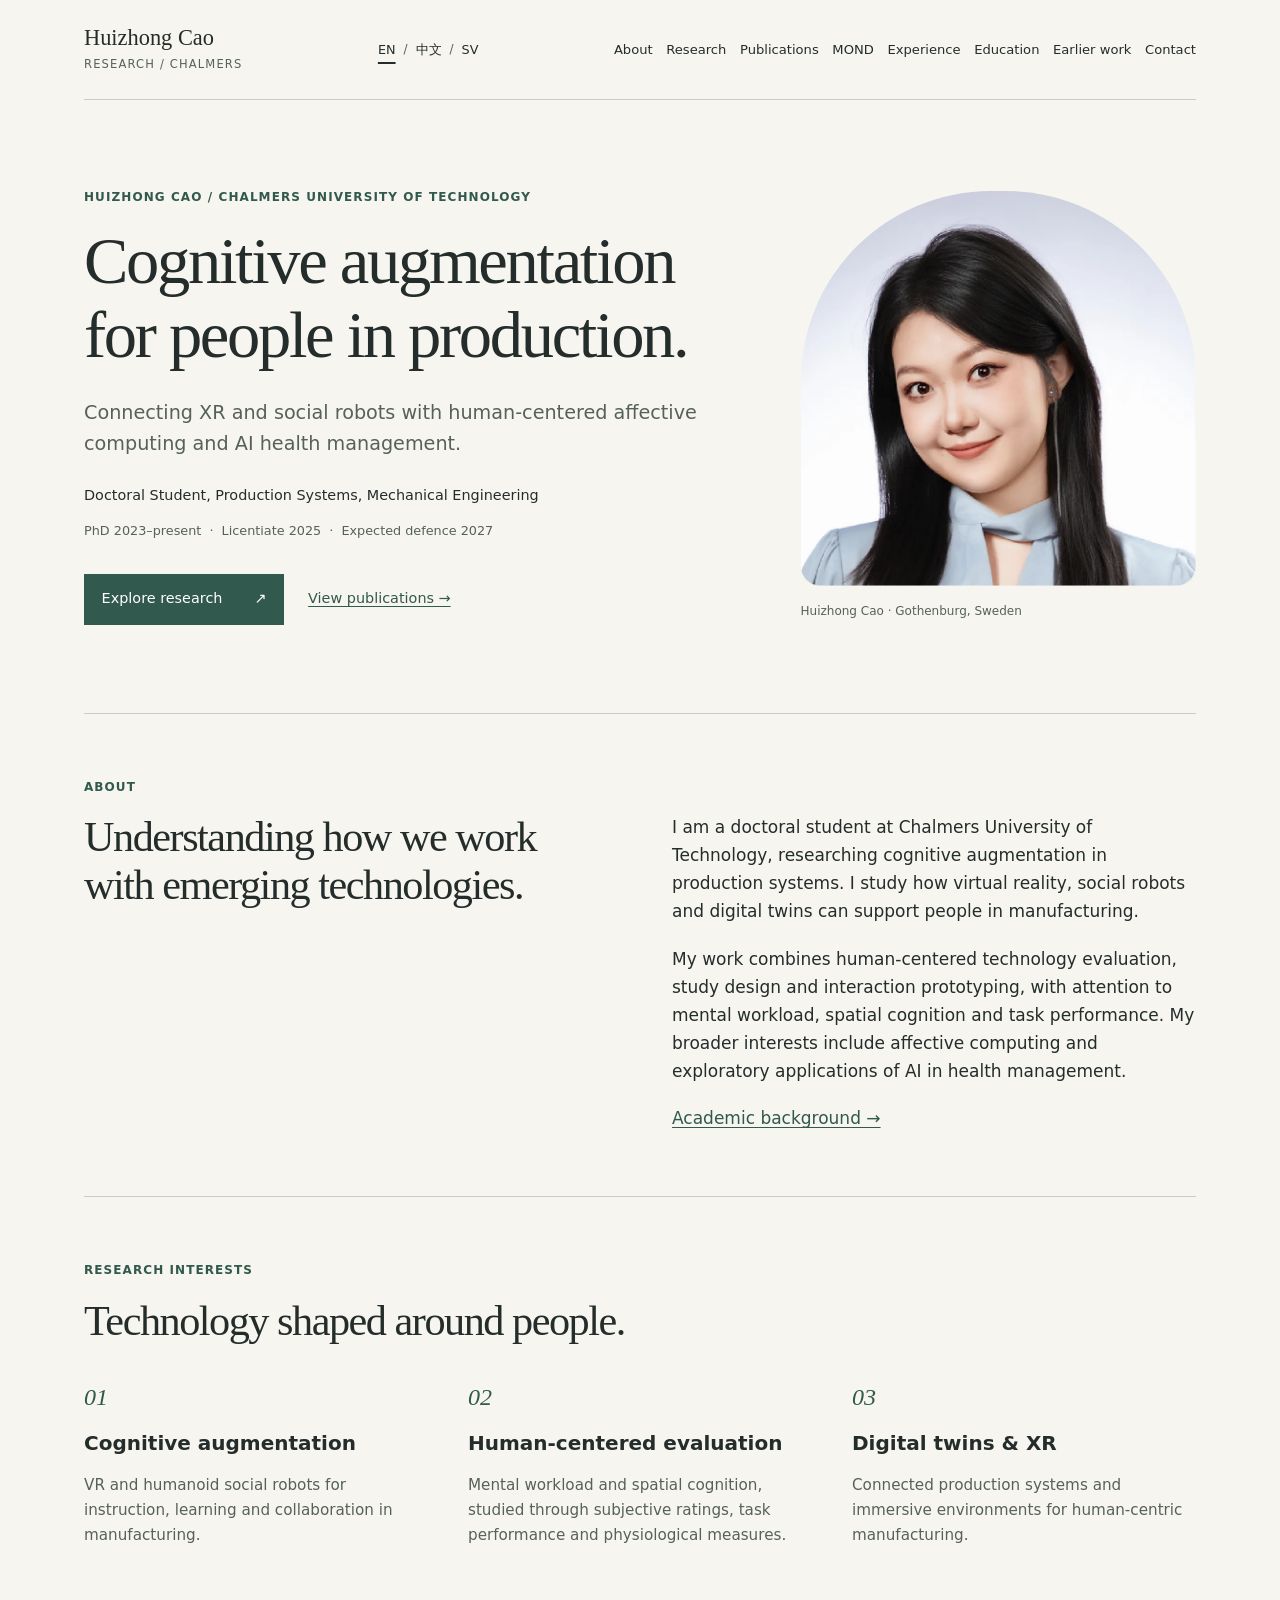
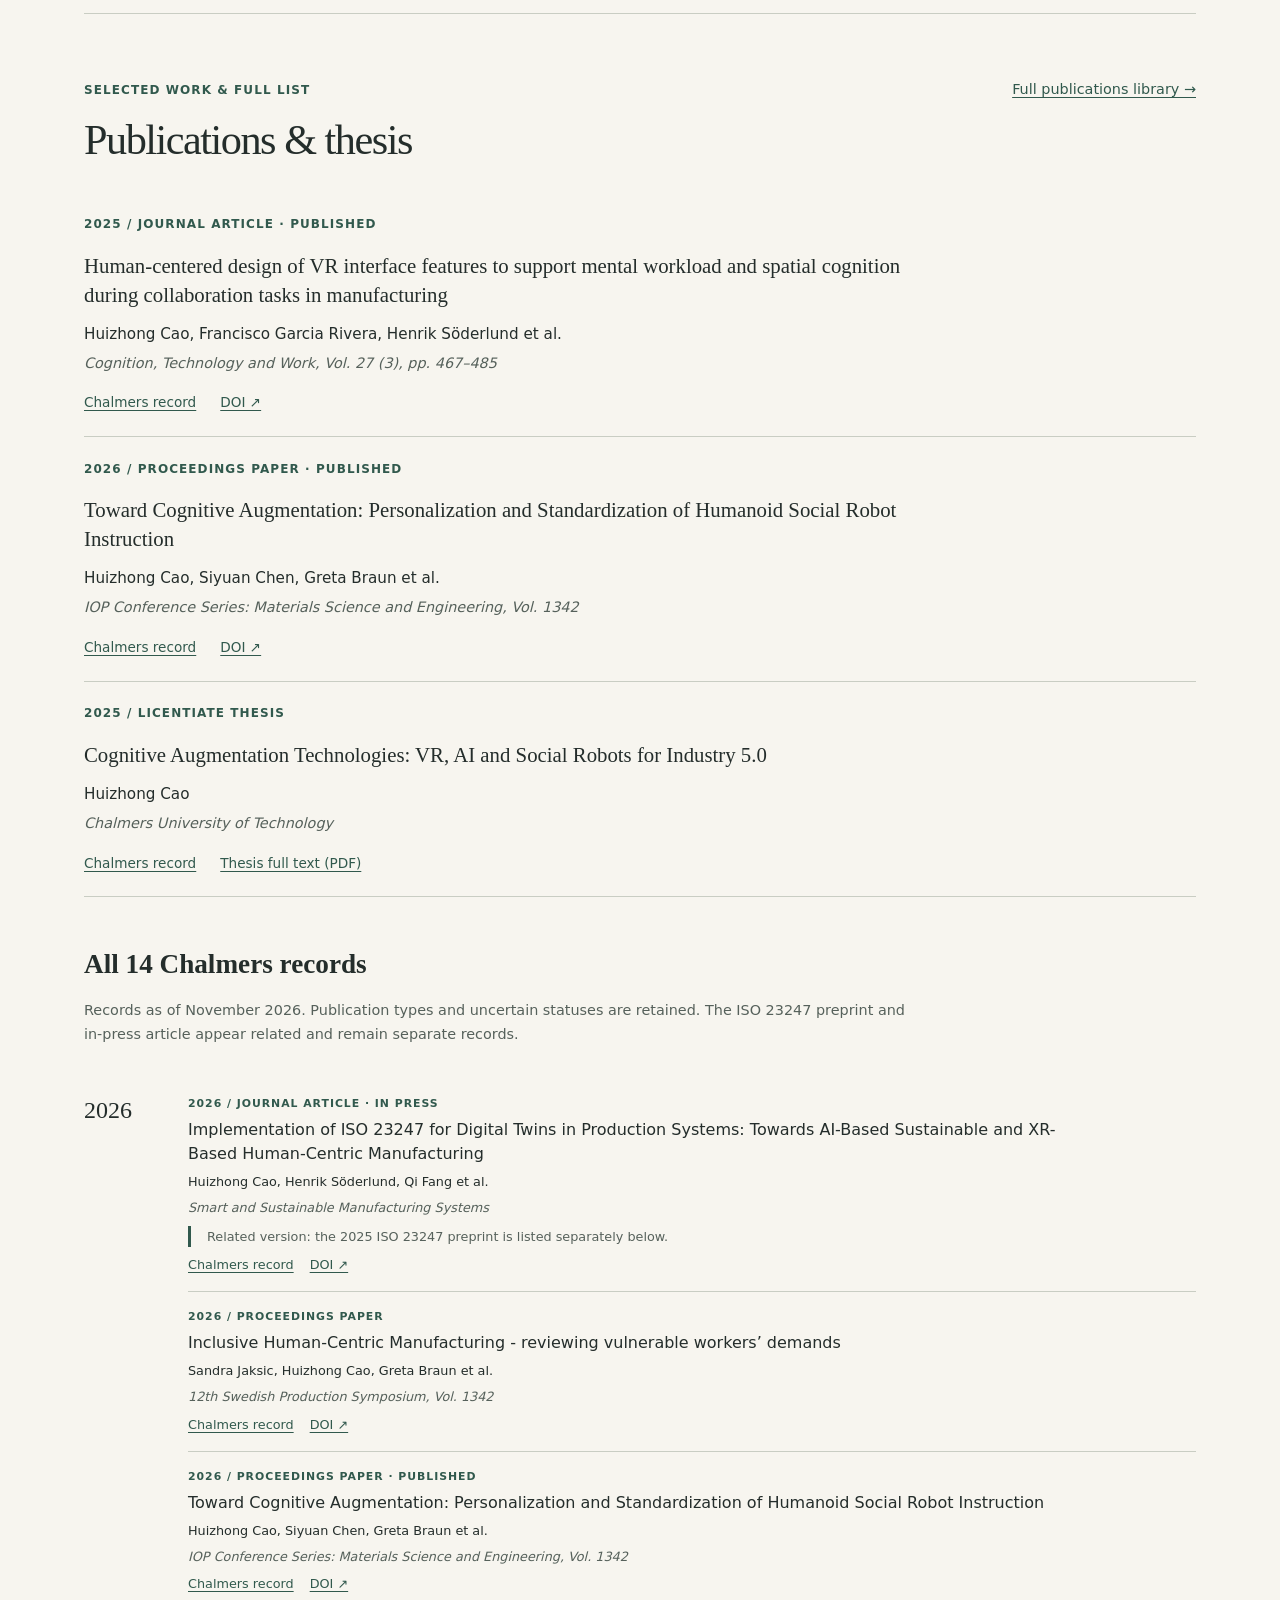
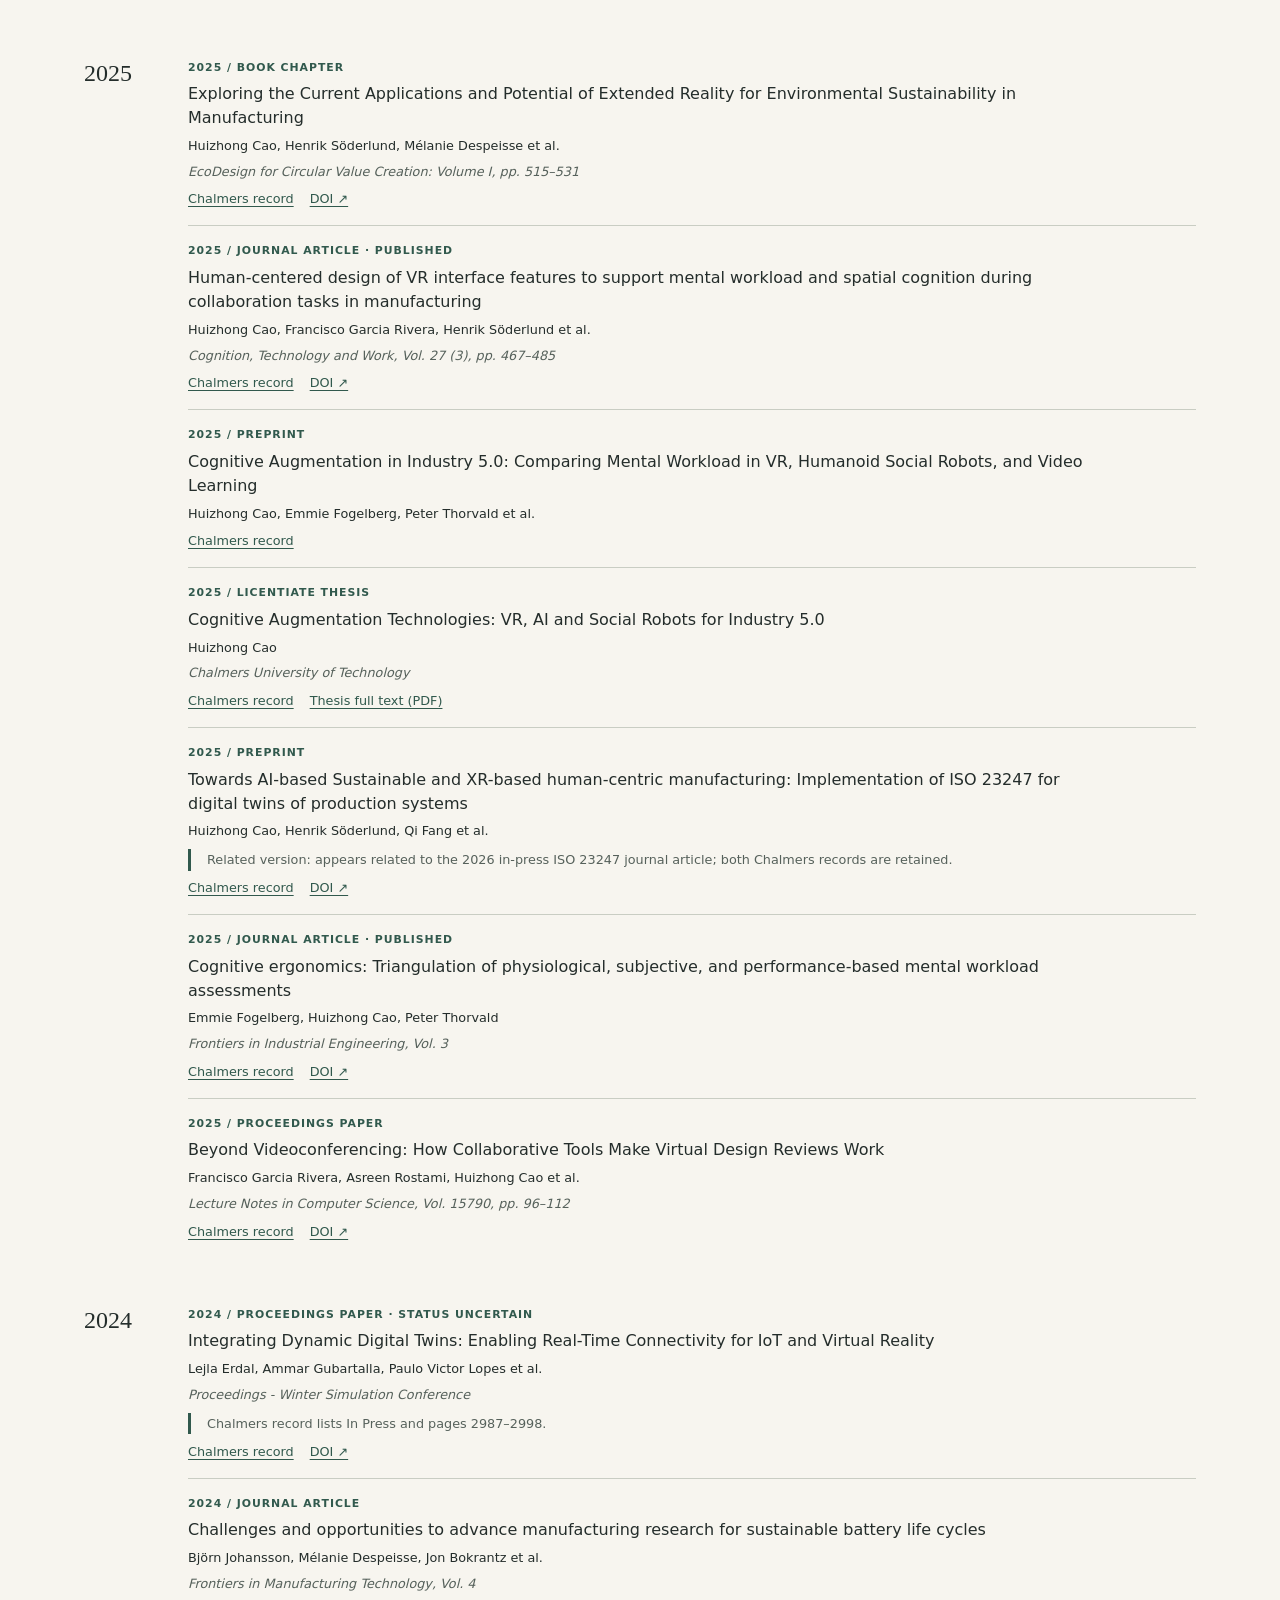
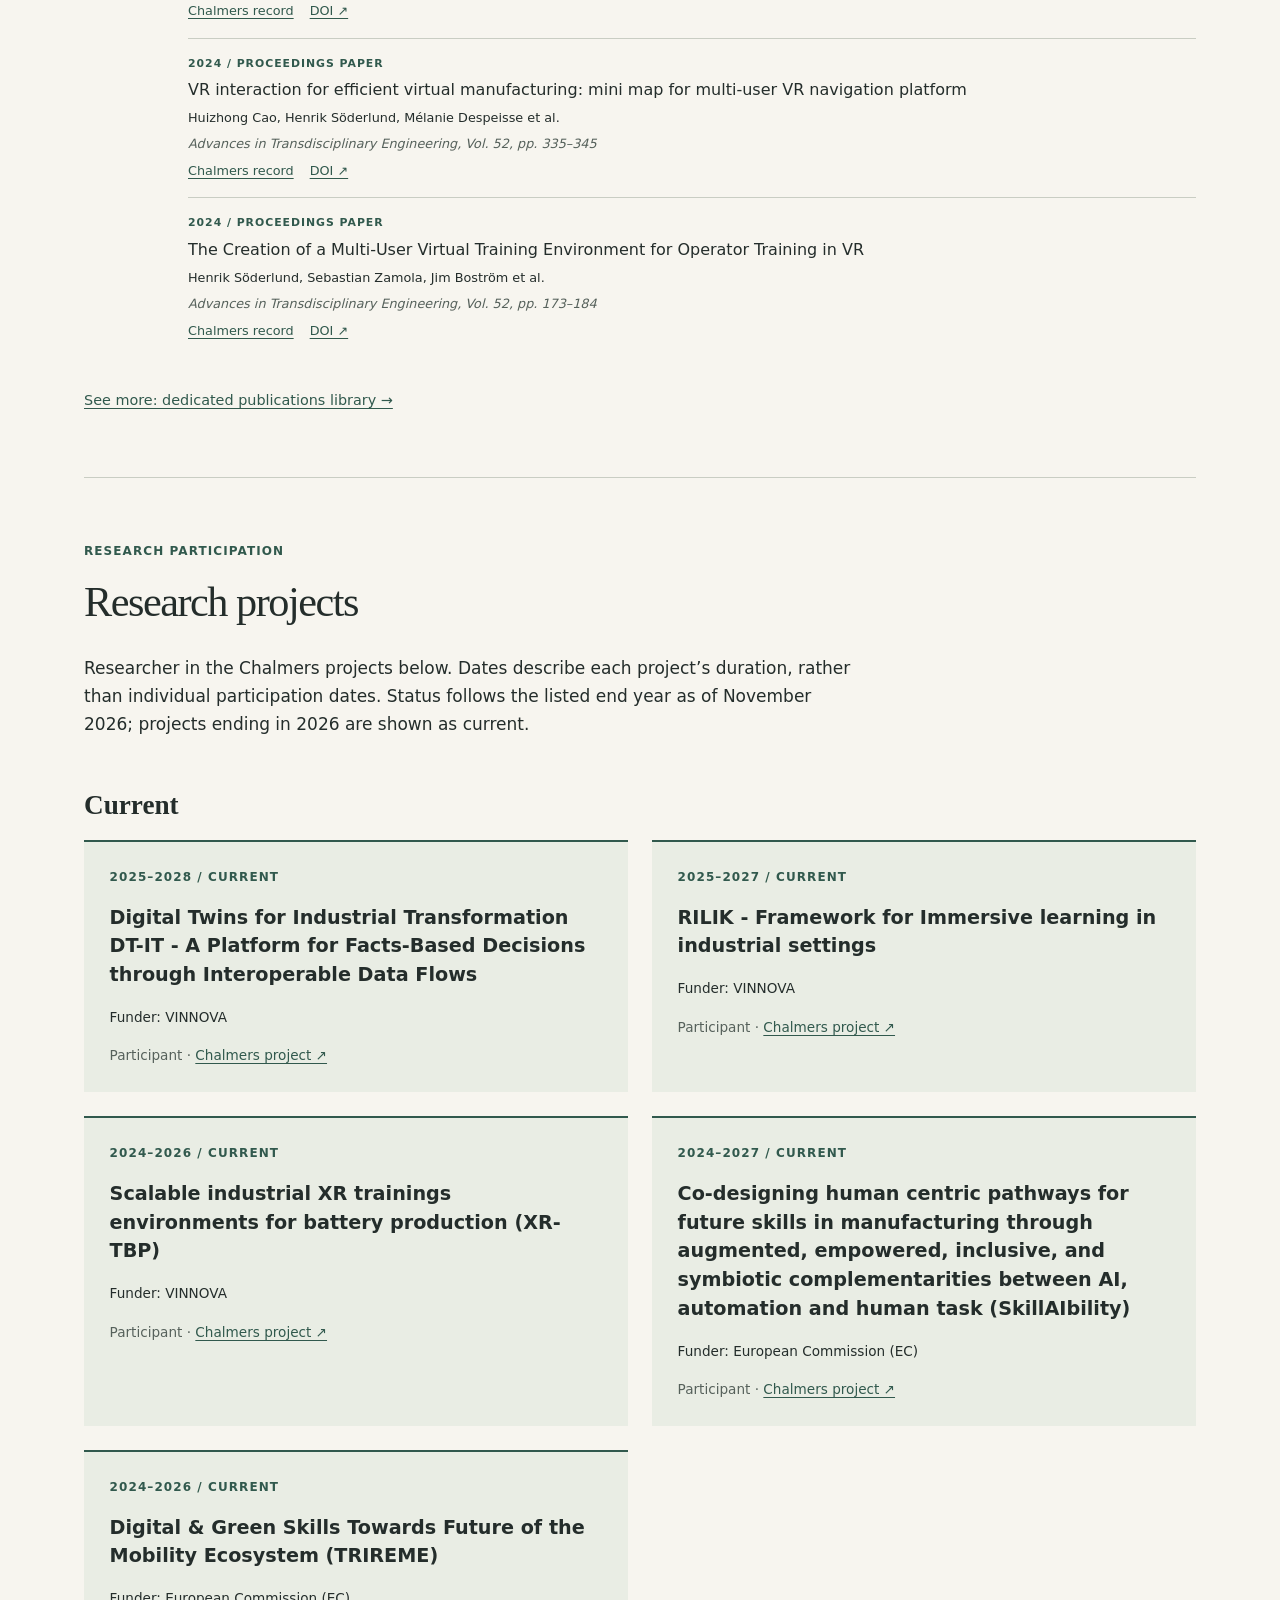
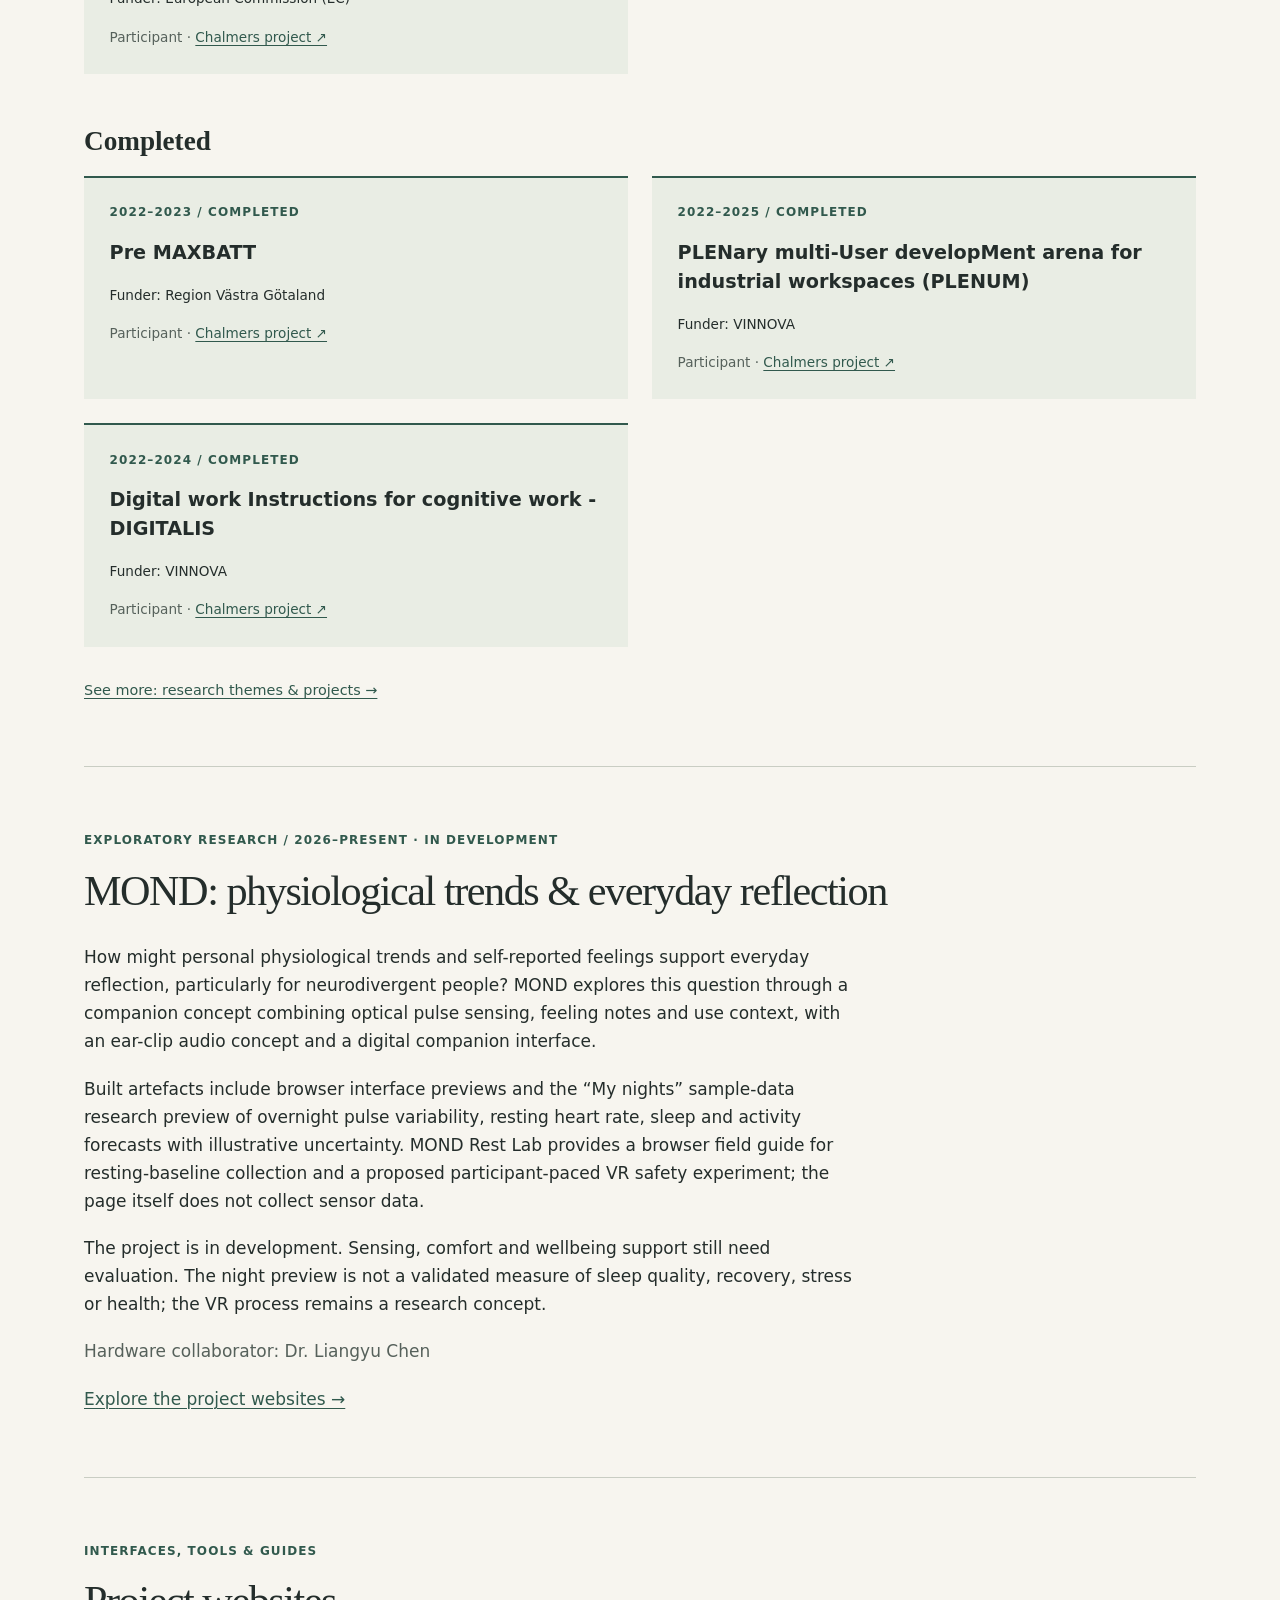
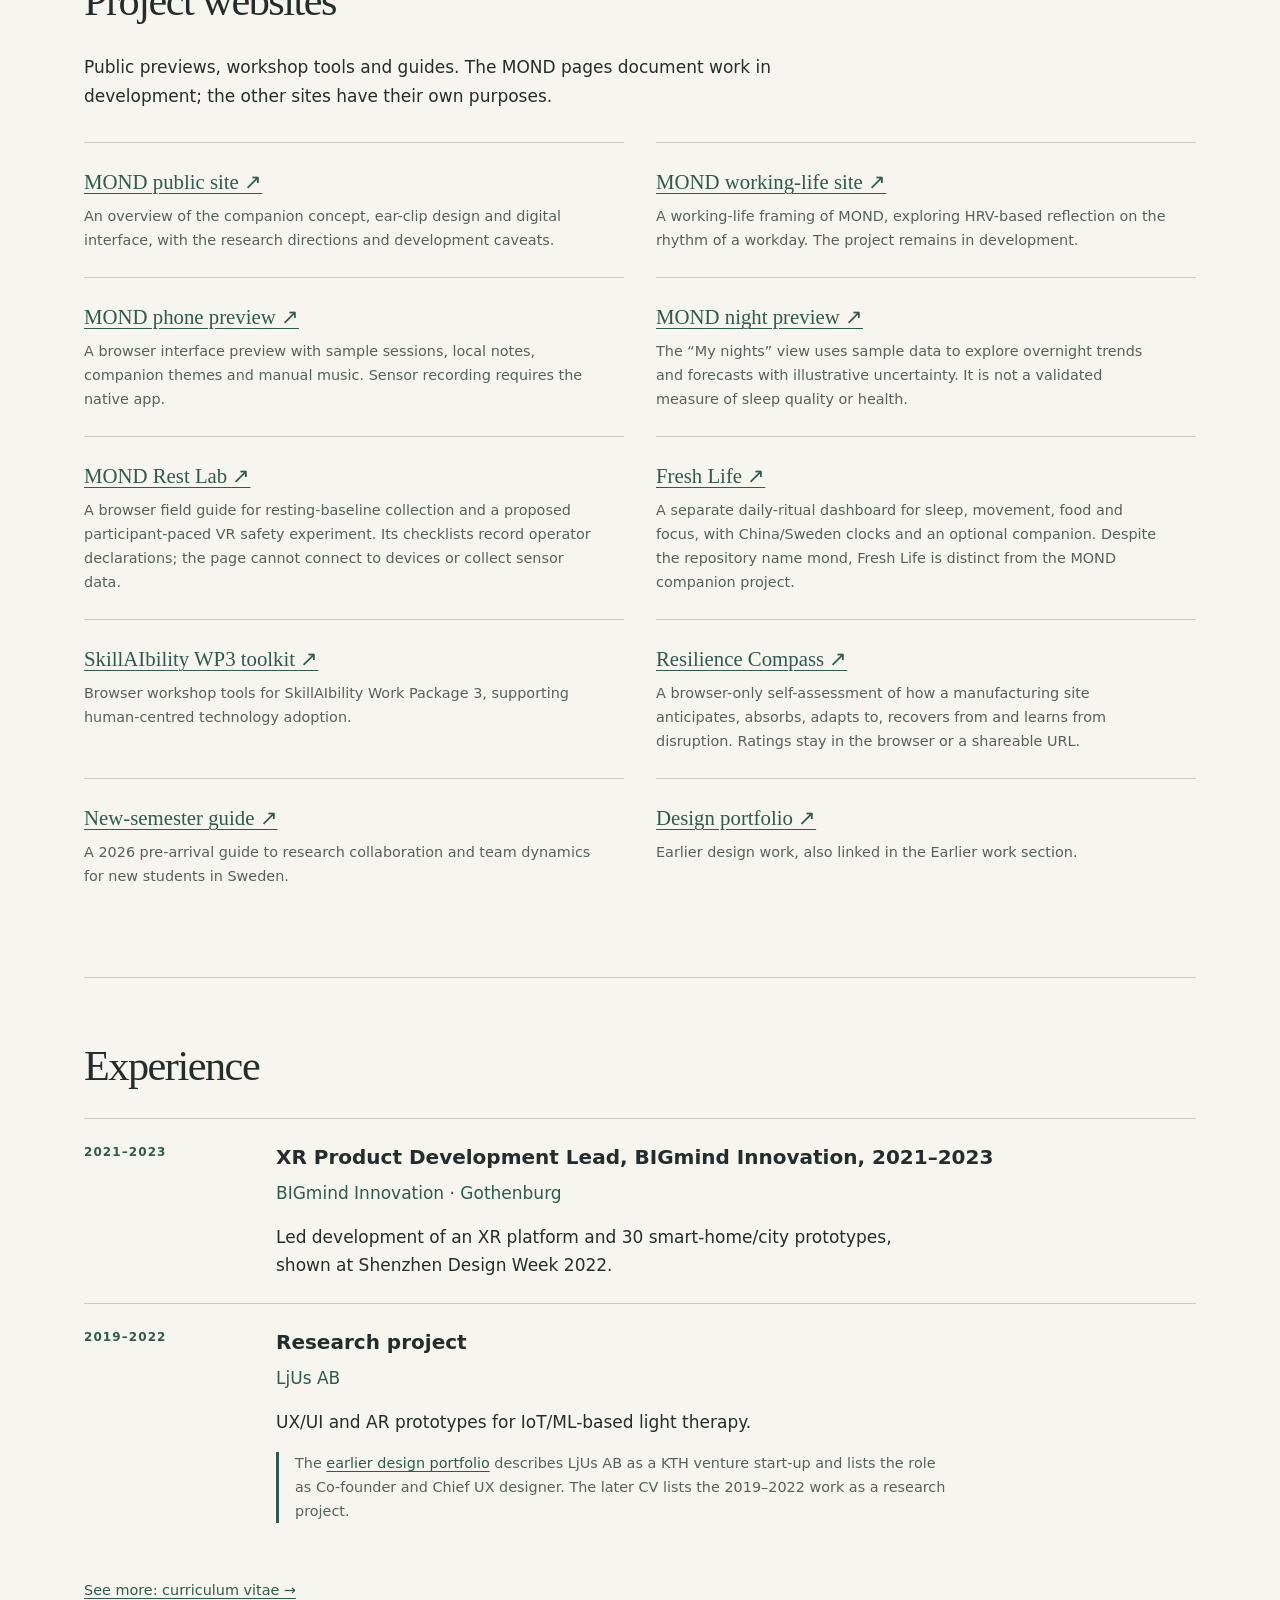
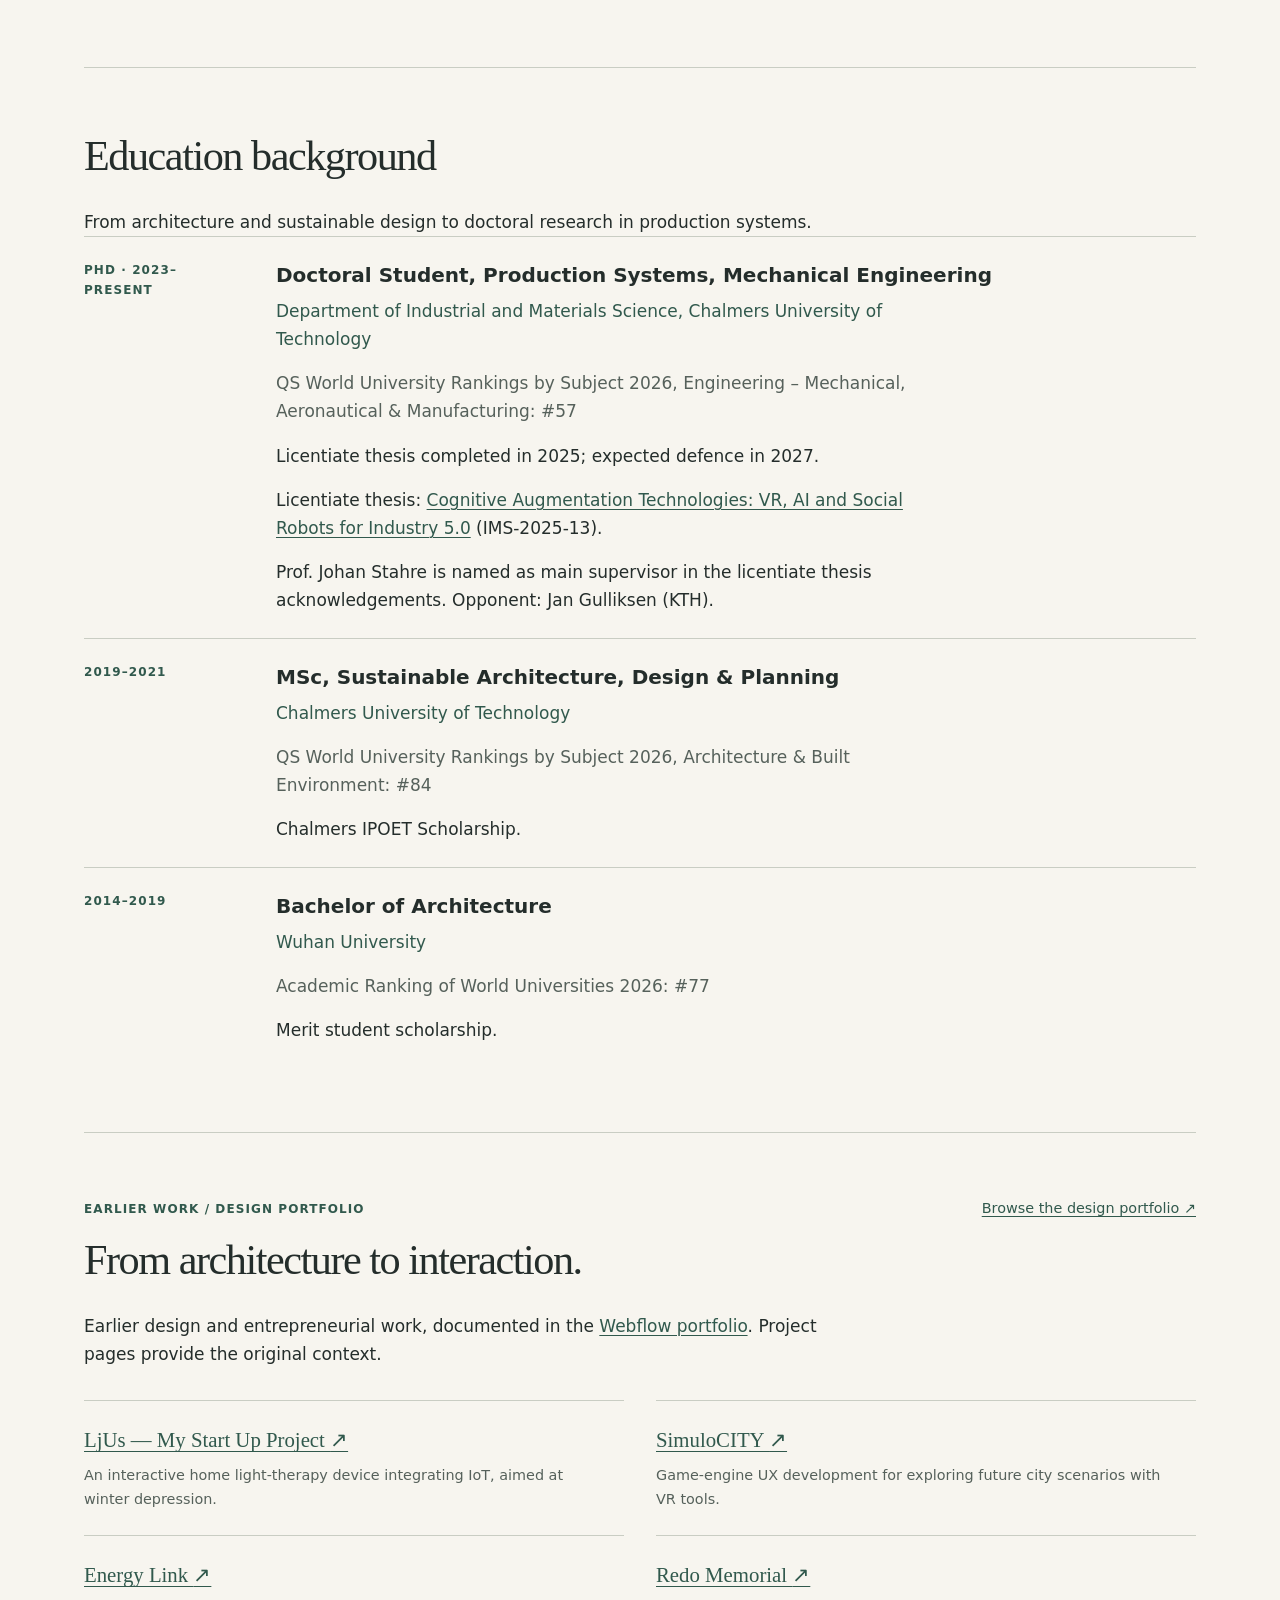
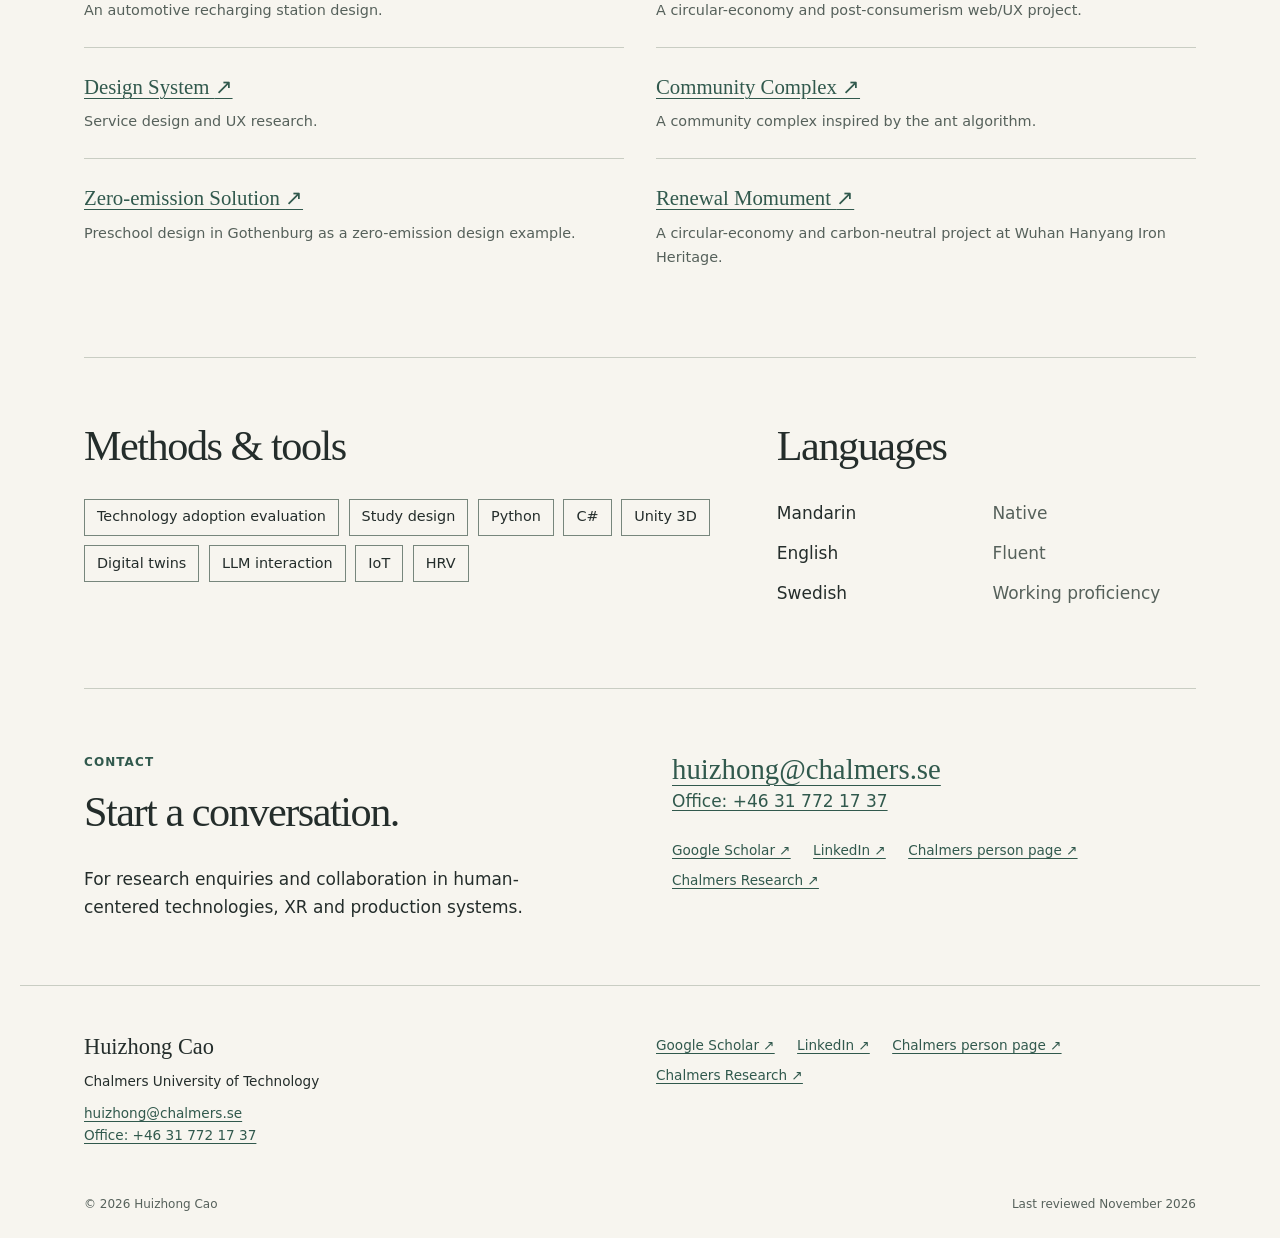
==== commit 6aa9ca20: "Add Chinese and Swedish versions of the site" ====
--- a/index.html
+++ b/index.html
@@ -4,8 +4,10 @@
 <title>Huizhong Cao | Cognitive augmentation &amp; human-centered technology</title><meta content="Huizhong Cao at Chalmers: cognitive augmentation in production systems, affective computing and AI health interests, publications, projects, design experience and education." name="description"/><link href="https://diamondcao1996.github.io/" rel="canonical"/>
 <meta content="Huizhong Cao | Cognitive augmentation &amp; human-centered technology" property="og:title"/><meta content="Huizhong Cao at Chalmers: cognitive augmentation in production systems, affective computing and AI health interests, publications, projects, design experience and education." property="og:description"/><meta content="https://diamondcao1996.github.io/" property="og:url"/><meta content="website" property="og:type"/><meta content="https://diamondcao1996.github.io/assets/huizhong-cao.jpg" property="og:image"/><meta content="Portrait of Huizhong Cao" property="og:image:alt"/>
 <link href="/favicon.ico" rel="icon" sizes="32x32"/>
-<link href="/assets/site.css" rel="stylesheet"/><script defer="" src="/assets/site.js"></script><script type="application/ld+json">{"@context": "https://schema.org", "@graph": [{"@type": "Person", "@id": "https://diamondcao1996.github.io/#person", "name": "Huizhong Cao", "url": "https://diamondcao1996.github.io/", "image": "https://diamondcao1996.github.io/assets/huizhong-cao.jpg", "jobTitle": "Doctoral Student, Production Systems, Mechanical Engineering", "affiliation": {"@type": "Organization", "name": "Chalmers University of Technology"}, "email": "mailto:huizhong@chalmers.se", "sameAs": ["https://scholar.google.com/citations?user=7JIwY8oAAAAJ&hl=en", "https://www.linkedin.com/in/huizhongcao/", "https://www.chalmers.se/en/persons/huizhong/", "https://research.chalmers.se/en/person/huizhong"]}, {"@type": "WebSite", "url": "https://diamondcao1996.github.io/", "name": "Huizhong Cao"}]}</script></head>
-<body><a class="skip-link" href="#main">Skip to content</a><header class="site-header"><div class="header-inner"><a class="brand" href="/">Huizhong Cao<span>Research / Chalmers</span></a><button aria-controls="primary-nav" aria-expanded="false" class="menu-toggle" hidden="" type="button">Menu</button><nav aria-label="Main navigation" id="primary-nav"><ul><li><a href="/#about">About</a></li><li><a href="/#research">Research</a></li><li><a href="/#publications">Publications</a></li><li><a href="/#mond">MOND</a></li><li><a href="/#experience">Experience</a></li><li><a href="/#education">Education</a></li><li><a href="/#portfolio">Earlier work</a></li><li><a href="/#contact">Contact</a></li></ul></nav></div></header>
+<link href="/assets/site.css" rel="stylesheet"/><script defer="" src="/assets/site.js"></script><script type="application/ld+json">{"@context": "https://schema.org", "@graph": [{"@type": "Person", "@id": "https://diamondcao1996.github.io/#person", "name": "Huizhong Cao", "url": "https://diamondcao1996.github.io/", "image": "https://diamondcao1996.github.io/assets/huizhong-cao.jpg", "jobTitle": "Doctoral Student, Production Systems, Mechanical Engineering", "affiliation": {"@type": "Organization", "name": "Chalmers University of Technology"}, "email": "mailto:huizhong@chalmers.se", "sameAs": ["https://scholar.google.com/citations?user=7JIwY8oAAAAJ&hl=en", "https://www.linkedin.com/in/huizhongcao/", "https://www.chalmers.se/en/persons/huizhong/", "https://research.chalmers.se/en/person/huizhong"]}, {"@type": "WebSite", "url": "https://diamondcao1996.github.io/", "name": "Huizhong Cao"}]}</script>
+<link rel="alternate" hreflang="en" href="https://diamondcao1996.github.io/"/><link rel="alternate" hreflang="zh-Hans" href="https://diamondcao1996.github.io/zh/"/><link rel="alternate" hreflang="sv" href="https://diamondcao1996.github.io/sv/"/><link rel="alternate" hreflang="x-default" href="https://diamondcao1996.github.io/"/><meta property="og:locale" content="en_US"/>
+</head>
+<body><a class="skip-link" href="#main">Skip to content</a><header class="site-header"><div class="header-inner"><a class="brand" href="/">Huizhong Cao<span>Research / Chalmers</span></a><button aria-controls="primary-nav" aria-expanded="false" class="menu-toggle" data-label-open="Menu" data-label-close="Close menu" hidden="" type="button">Menu</button><nav class="lang-switcher" aria-label="Language"><a href="/" hreflang="en" lang="en" aria-current="page">EN</a><span aria-hidden="true">/</span><a href="/zh/" hreflang="zh-Hans" lang="zh-Hans">中文</a><span aria-hidden="true">/</span><a href="/sv/" hreflang="sv" lang="sv">SV</a></nav><nav aria-label="Main navigation" id="primary-nav"><ul><li><a href="/#about">About</a></li><li><a href="/#research">Research</a></li><li><a href="/#publications">Publications</a></li><li><a href="/#mond">MOND</a></li><li><a href="/#experience">Experience</a></li><li><a href="/#education">Education</a></li><li><a href="/#portfolio">Earlier work</a></li><li><a href="/#contact">Contact</a></li></ul></nav></div></header>
 <main id="main" tabindex="-1"><section class="hero" id="about" tabindex="-1"><div><p class="eyebrow">Huizhong Cao / Chalmers University of Technology</p><h1>Cognitive augmentation<br/>for people in production.</h1><p class="lead">Connecting XR and social robots with human-centered affective computing and AI health management.</p><p class="role">Doctoral Student, Production Systems, Mechanical Engineering</p><p class="hero-timeline">PhD 2023–present <span aria-hidden="true">·</span> Licentiate 2025 <span aria-hidden="true">·</span> Expected defence 2027</p><div class="actions"><a class="button" href="/#research">Explore research <span aria-hidden="true">↗</span></a><a href="/#publications">View publications →</a></div></div><figure class="portrait"><picture><source srcset="/assets/huizhong-cao.webp" type="image/webp"/><img alt="Huizhong Cao" fetchpriority="high" height="826" src="/assets/huizhong-cao.jpg" width="826"/></picture><figcaption>Huizhong Cao · Gothenburg, Sweden</figcaption></figure></section><section aria-labelledby="about-title" class="section about"><p class="eyebrow">About</p><h2 id="about-title">Understanding how we work<br/>with emerging technologies.</h2><div class="prose"><p>I am a doctoral student at Chalmers University of Technology, researching cognitive augmentation in production systems. I study how virtual reality, social robots and digital twins can support people in manufacturing.</p><p>My work combines human-centered technology evaluation, study design and interaction prototyping, with attention to mental workload, spatial cognition and task performance. My broader interests include affective computing and exploratory applications of AI in health management.</p><a href="/cv/">Academic background →</a></div></section><section class="section" id="research" tabindex="-1"><p class="eyebrow">Research interests</p><h2>Technology shaped around people.</h2><div class="themes"><article><span class="number">01</span><h3>Cognitive augmentation</h3><p>VR and humanoid social robots for instruction, learning and collaboration in manufacturing.</p></article><article><span class="number">02</span><h3>Human-centered evaluation</h3><p>Mental workload and spatial cognition, studied through subjective ratings, task performance and physiological measures.</p></article><article><span class="number">03</span><h3>Digital twins &amp; XR</h3><p>Connected production systems and immersive environments for human-centric manufacturing.</p></article></div></section><section class="section home-publications" id="publications" tabindex="-1"><div class="section-heading"><div><p class="eyebrow">Selected work &amp; full list</p><h2>Publications &amp; thesis</h2></div><a href="/publications/">Full publications library →</a></div><article class="publication" id="selected-547400"><p class="eyebrow">2025 / Journal article · Published</p><h3>Human-centered design of VR interface features to support mental workload and spatial cognition during collaboration tasks in manufacturing</h3><p class="authors">Huizhong Cao, Francisco Garcia Rivera, Henrik Söderlund et al.</p><p class="venue">Cognition, Technology and Work, Vol. 27 (3), pp. 467–485</p><div class="record-links"><a href="https://research.chalmers.se/en/publication/547400">Chalmers record</a><a href="https://doi.org/10.1007/s10111-025-00809-6">DOI ↗</a></div></article><article class="publication" id="selected-553187"><p class="eyebrow">2026 / Proceedings paper · Published</p><h3>Toward Cognitive Augmentation: Personalization and Standardization of Humanoid Social Robot Instruction</h3><p class="authors">Huizhong Cao, Siyuan Chen, Greta Braun et al.</p><p class="venue">IOP Conference Series: Materials Science and Engineering, Vol. 1342</p><div class="record-links"><a href="https://research.chalmers.se/en/publication/553187">Chalmers record</a><a href="https://doi.org/10.1088/1757-899X/1342/1/012045">DOI ↗</a></div></article><article class="publication" id="selected-548277"><p class="eyebrow">2025 / Licentiate thesis</p><h3>Cognitive Augmentation Technologies: VR, AI and Social Robots for Industry 5.0</h3><p class="authors">Huizhong Cao</p><p class="venue">Chalmers University of Technology</p><div class="record-links"><a href="https://research.chalmers.se/en/publication/548277">Chalmers record</a><a href="https://research.chalmers.se/publication/548277/file/548277_Fulltext.pdf">Thesis full text (PDF)</a></div></article><h3 class="group-heading">All 14 Chalmers records</h3><p class="muted library-intro">Records as of November 2026. Publication types and uncertain statuses are retained. The ISO 23247 preprint and in-press article appear related and remain separate records.</p><div class="compact-year" id="year-2026"><h4>2026</h4><article class="publication publication-compact" id="publication-552658"><p class="eyebrow">2026 / Journal article · In press</p><h5>Implementation of ISO 23247 for Digital Twins in Production Systems: Towards AI-Based Sustainable and XR-Based Human-Centric Manufacturing</h5><p class="authors">Huizhong Cao, Henrik Söderlund, Qi Fang et al.</p><p class="venue">Smart and Sustainable Manufacturing Systems</p><p class="note">Related version: the 2025 ISO 23247 preprint is listed separately below.</p><div class="record-links"><a href="https://research.chalmers.se/en/publication/552658">Chalmers record</a><a href="https://doi.org/10.1520/SSMS20250002">DOI ↗</a></div></article><article class="publication publication-compact" id="publication-553198"><p class="eyebrow">2026 / Proceedings paper</p><h5>Inclusive Human-Centric Manufacturing - reviewing vulnerable workers’ demands</h5><p class="authors">Sandra Jaksic, Huizhong Cao, Greta Braun et al.</p><p class="venue">12th Swedish Production Symposium, Vol. 1342</p><div class="record-links"><a href="https://research.chalmers.se/en/publication/553198">Chalmers record</a><a href="https://doi.org/10.1088/1757-899X/1342/1/012048">DOI ↗</a></div></article><article class="publication publication-compact" id="publication-553187"><p class="eyebrow">2026 / Proceedings paper · Published</p><h5>Toward Cognitive Augmentation: Personalization and Standardization of Humanoid Social Robot Instruction</h5><p class="authors">Huizhong Cao, Siyuan Chen, Greta Braun et al.</p><p class="venue">IOP Conference Series: Materials Science and Engineering, Vol. 1342</p><div class="record-links"><a href="https://research.chalmers.se/en/publication/553187">Chalmers record</a><a href="https://doi.org/10.1088/1757-899X/1342/1/012045">DOI ↗</a></div></article></div><div class="compact-year" id="year-2025"><h4>2025</h4><article class="publication publication-compact" id="publication-549499"><p class="eyebrow">2025 / Book chapter</p><h5>Exploring the Current Applications and Potential of Extended Reality for Environmental Sustainability in Manufacturing</h5><p class="authors">Huizhong Cao, Henrik Söderlund, Mélanie Despeisse et al.</p><p class="venue">EcoDesign for Circular Value Creation: Volume I, pp. 515–531</p><div class="record-links"><a href="https://research.chalmers.se/en/publication/549499">Chalmers record</a><a href="https://doi.org/10.1007/978-981-97-9068-5_32">DOI ↗</a></div></article><article class="publication publication-compact" id="publication-547400"><p class="eyebrow">2025 / Journal article · Published</p><h5>Human-centered design of VR interface features to support mental workload and spatial cognition during collaboration tasks in manufacturing</h5><p class="authors">Huizhong Cao, Francisco Garcia Rivera, Henrik Söderlund et al.</p><p class="venue">Cognition, Technology and Work, Vol. 27 (3), pp. 467–485</p><div class="record-links"><a href="https://research.chalmers.se/en/publication/547400">Chalmers record</a><a href="https://doi.org/10.1007/s10111-025-00809-6">DOI ↗</a></div></article><article class="publication publication-compact" id="publication-548139"><p class="eyebrow">2025 / Preprint</p><h5>Cognitive Augmentation in Industry 5.0: Comparing Mental Workload in VR, Humanoid Social Robots, and Video Learning</h5><p class="authors">Huizhong Cao, Emmie Fogelberg, Peter Thorvald et al.</p><div class="record-links"><a href="https://research.chalmers.se/en/publication/548139">Chalmers record</a></div></article><article class="publication publication-compact" id="publication-548277"><p class="eyebrow">2025 / Licentiate thesis</p><h5>Cognitive Augmentation Technologies: VR, AI and Social Robots for Industry 5.0</h5><p class="authors">Huizhong Cao</p><p class="venue">Chalmers University of Technology</p><div class="record-links"><a href="https://research.chalmers.se/en/publication/548277">Chalmers record</a><a href="https://research.chalmers.se/publication/548277/file/548277_Fulltext.pdf">Thesis full text (PDF)</a></div></article><article class="publication publication-compact" id="publication-548140"><p class="eyebrow">2025 / Preprint</p><h5>Towards AI-based Sustainable and XR-based human-centric manufacturing: Implementation of ISO 23247 for digital twins of production systems</h5><p class="authors">Huizhong Cao, Henrik Söderlund, Qi Fang et al.</p><p class="note">Related version: appears related to the 2026 in-press ISO 23247 journal article; both Chalmers records are retained.</p><div class="record-links"><a href="https://research.chalmers.se/en/publication/548140">Chalmers record</a><a href="https://doi.org/10.48550/arXiv.2508.14580">DOI ↗</a></div></article><article class="publication publication-compact" id="publication-548138"><p class="eyebrow">2025 / Journal article · Published</p><h5>Cognitive ergonomics: Triangulation of physiological, subjective, and performance-based mental workload assessments</h5><p class="authors">Emmie Fogelberg, Huizhong Cao, Peter Thorvald</p><p class="venue">Frontiers in Industrial Engineering, Vol. 3</p><div class="record-links"><a href="https://research.chalmers.se/en/publication/548138">Chalmers record</a><a href="https://doi.org/10.3389/fieng.2025.1605975">DOI ↗</a></div></article><article class="publication publication-compact" id="publication-547053"><p class="eyebrow">2025 / Proceedings paper</p><h5>Beyond Videoconferencing: How Collaborative Tools Make Virtual Design Reviews Work</h5><p class="authors">Francisco Garcia Rivera, Asreen Rostami, Huizhong Cao et al.</p><p class="venue">Lecture Notes in Computer Science, Vol. 15790, pp. 96–112</p><div class="record-links"><a href="https://research.chalmers.se/en/publication/547053">Chalmers record</a><a href="https://doi.org/10.1007/978-3-031-93715-6_7">DOI ↗</a></div></article></div><div class="compact-year" id="year-2024"><h4>2024</h4><article class="publication publication-compact" id="publication-546510"><p class="eyebrow">2024 / Proceedings paper · Status uncertain</p><h5>Integrating Dynamic Digital Twins: Enabling Real-Time Connectivity for IoT and Virtual Reality</h5><p class="authors">Lejla Erdal, Ammar Gubartalla, Paulo Victor Lopes et al.</p><p class="venue">Proceedings - Winter Simulation Conference</p><p class="note">Chalmers record lists In Press and pages 2987–2998.</p><div class="record-links"><a href="https://research.chalmers.se/en/publication/546510">Chalmers record</a><a href="https://doi.org/10.1109/WSC63780.2024.10838921">DOI ↗</a></div></article><article class="publication publication-compact" id="publication-542795"><p class="eyebrow">2024 / Journal article</p><h5>Challenges and opportunities to advance manufacturing research for sustainable battery life cycles</h5><p class="authors">Björn Johansson, Mélanie Despeisse, Jon Bokrantz et al.</p><p class="venue">Frontiers in Manufacturing Technology, Vol. 4</p><div class="record-links"><a href="https://research.chalmers.se/en/publication/542795">Chalmers record</a><a href="https://doi.org/10.3389/fmtec.2024.1360076">DOI ↗</a></div></article><article class="publication publication-compact" id="publication-540994"><p class="eyebrow">2024 / Proceedings paper</p><h5>VR interaction for efficient virtual manufacturing: mini map for multi-user VR navigation platform</h5><p class="authors">Huizhong Cao, Henrik Söderlund, Mélanie Despeisse et al.</p><p class="venue">Advances in Transdisciplinary Engineering, Vol. 52, pp. 335–345</p><div class="record-links"><a href="https://research.chalmers.se/en/publication/540994">Chalmers record</a><a href="https://doi.org/10.3233/ATDE240178">DOI ↗</a></div></article><article class="publication publication-compact" id="publication-540992"><p class="eyebrow">2024 / Proceedings paper</p><h5>The Creation of a Multi-User Virtual Training Environment for Operator Training in VR</h5><p class="authors">Henrik Söderlund, Sebastian Zamola, Jim Boström et al.</p><p class="venue">Advances in Transdisciplinary Engineering, Vol. 52, pp. 173–184</p><div class="record-links"><a href="https://research.chalmers.se/en/publication/540992">Chalmers record</a><a href="https://doi.org/10.3233/ATDE240163">DOI ↗</a></div></article></div><p class="more-link"><a href="/publications/">See more: dedicated publications library →</a></p></section><section class="section" id="projects" tabindex="-1"><p class="eyebrow">Research participation</p><h2>Research projects</h2><p class="prose">Researcher in the Chalmers projects below. Dates describe each project’s duration, rather than individual participation dates. Status follows the listed end year as of November 2026; projects ending in 2026 are shown as current.</p><h3 class="group-heading">Current</h3><div class="projects"><article class="project"><p class="eyebrow">2025–2028 / Current</p><h4><a href="https://research.chalmers.se/en/project/12742">Digital Twins for Industrial Transformation DT-IT - A Platform for Facts-Based Decisions through Interoperable Data Flows</a></h4><p>Funder: VINNOVA</p><p class="muted">Participant · <a href="https://research.chalmers.se/en/project/12742">Chalmers project ↗</a></p></article><article class="project"><p class="eyebrow">2025–2027 / Current</p><h4><a href="https://research.chalmers.se/en/project/12332">RILIK - Framework for Immersive learning in industrial settings</a></h4><p>Funder: VINNOVA</p><p class="muted">Participant · <a href="https://research.chalmers.se/en/project/12332">Chalmers project ↗</a></p></article><article class="project"><p class="eyebrow">2024–2026 / Current</p><h4><a href="https://research.chalmers.se/en/project/12059">Scalable industrial XR trainings environments for battery production (XR-TBP)</a></h4><p>Funder: VINNOVA</p><p class="muted">Participant · <a href="https://research.chalmers.se/en/project/12059">Chalmers project ↗</a></p></article><article class="project"><p class="eyebrow">2024–2027 / Current</p><h4><a href="https://research.chalmers.se/en/project/11873">Co-designing human centric pathways for future skills in manufacturing through augmented, empowered, inclusive, and symbiotic complementarities between AI, automation and human task (SkillAIbility)</a></h4><p>Funder: European Commission (EC)</p><p class="muted">Participant · <a href="https://research.chalmers.se/en/project/11873">Chalmers project ↗</a></p></article><article class="project"><p class="eyebrow">2024–2026 / Current</p><h4><a href="https://research.chalmers.se/en/project/11618">Digital &amp; Green Skills Towards Future of the Mobility Ecosystem (TRIREME)</a></h4><p>Funder: European Commission (EC)</p><p class="muted">Participant · <a href="https://research.chalmers.se/en/project/11618">Chalmers project ↗</a></p></article></div><h3 class="group-heading">Completed</h3><div class="projects"><article class="project"><p class="eyebrow">2022–2023 / Completed</p><h4><a href="https://research.chalmers.se/en/project/11130">Pre MAXBATT</a></h4><p>Funder: Region Västra Götaland</p><p class="muted">Participant · <a href="https://research.chalmers.se/en/project/11130">Chalmers project ↗</a></p></article><article class="project"><p class="eyebrow">2022–2025 / Completed</p><h4><a href="https://research.chalmers.se/en/project/10970">PLENary multi-User developMent arena for industrial workspaces (PLENUM)</a></h4><p>Funder: VINNOVA</p><p class="muted">Participant · <a href="https://research.chalmers.se/en/project/10970">Chalmers project ↗</a></p></article><article class="project"><p class="eyebrow">2022–2024 / Completed</p><h4><a href="https://research.chalmers.se/en/project/10777">Digital work Instructions for cognitive work - DIGITALIS</a></h4><p>Funder: VINNOVA</p><p class="muted">Participant · <a href="https://research.chalmers.se/en/project/10777">Chalmers project ↗</a></p></article></div><p class="more-link"><a href="/research/">See more: research themes &amp; projects →</a></p></section><section class="section" id="mond" tabindex="-1" aria-labelledby="mond-title">
 <p class="eyebrow">Exploratory research / 2026–present · In development</p>
 <h2 id="mond-title">MOND: physiological trends &amp; everyday reflection</h2>
--- a/assets/site.css
+++ b/assets/site.css
@@ -36,3 +36,16 @@
 
 /* Allow the website directory to flow across printed pages. */
 @media print{#websites{break-inside:auto}}
+
+/* The language control stays outside the collapsible primary navigation. */
+.lang-switcher{display:flex;align-items:center;flex-shrink:0;gap:.15rem;white-space:nowrap}
+.lang-switcher a{display:inline-flex;align-items:center;justify-content:center;min-height:44px;padding:.4rem .35rem;font-size:.8rem}
+.lang-switcher span{color:var(--muted);font-size:.75rem}
+.header-inner{column-gap:1rem}
+#primary-nav{min-width:0}
+html[lang="zh-Hans"] body,html[lang="zh-Hans"] .brand span,html[lang="zh-Hans"] .publication-compact h5{font-family:system-ui,"Noto Sans CJK SC","Source Han Sans SC","PingFang SC","Hiragino Sans GB","Microsoft YaHei",sans-serif}
+html[lang="zh-Hans"] :is(h1,h2,h3,h4,h5,.brand,.number,.contact-email){font-family:"Noto Serif CJK SC","Source Han Serif SC","Songti SC","STSong",Georgia,serif;letter-spacing:0}
+html[lang="zh-Hans"] .eyebrow{letter-spacing:.04em}
+@media(min-width:701px) and (max-width:1050px){.header-inner{flex-wrap:wrap;align-items:center}#primary-nav{order:3;max-width:none;width:100%}#primary-nav ul{justify-content:flex-start}.lang-switcher{margin-left:auto}}
+@media(max-width:700px){.header-inner{column-gap:.5rem}.header-inner>.brand{margin-right:auto}.menu-toggle{order:2;font-size:.85rem;padding-inline:.6rem}.lang-switcher{order:1}.lang-switcher a{min-width:36px;min-height:44px;padding-inline:.2rem}#primary-nav{order:3}html[lang="zh-Hans"] .brand span{letter-spacing:0;font-size:.65rem}}
+@media(max-width:480px){html{scroll-padding-top:10rem}.header-inner>.brand{width:100%}.lang-switcher{margin-right:auto}.lang-switcher a{min-width:44px}}
